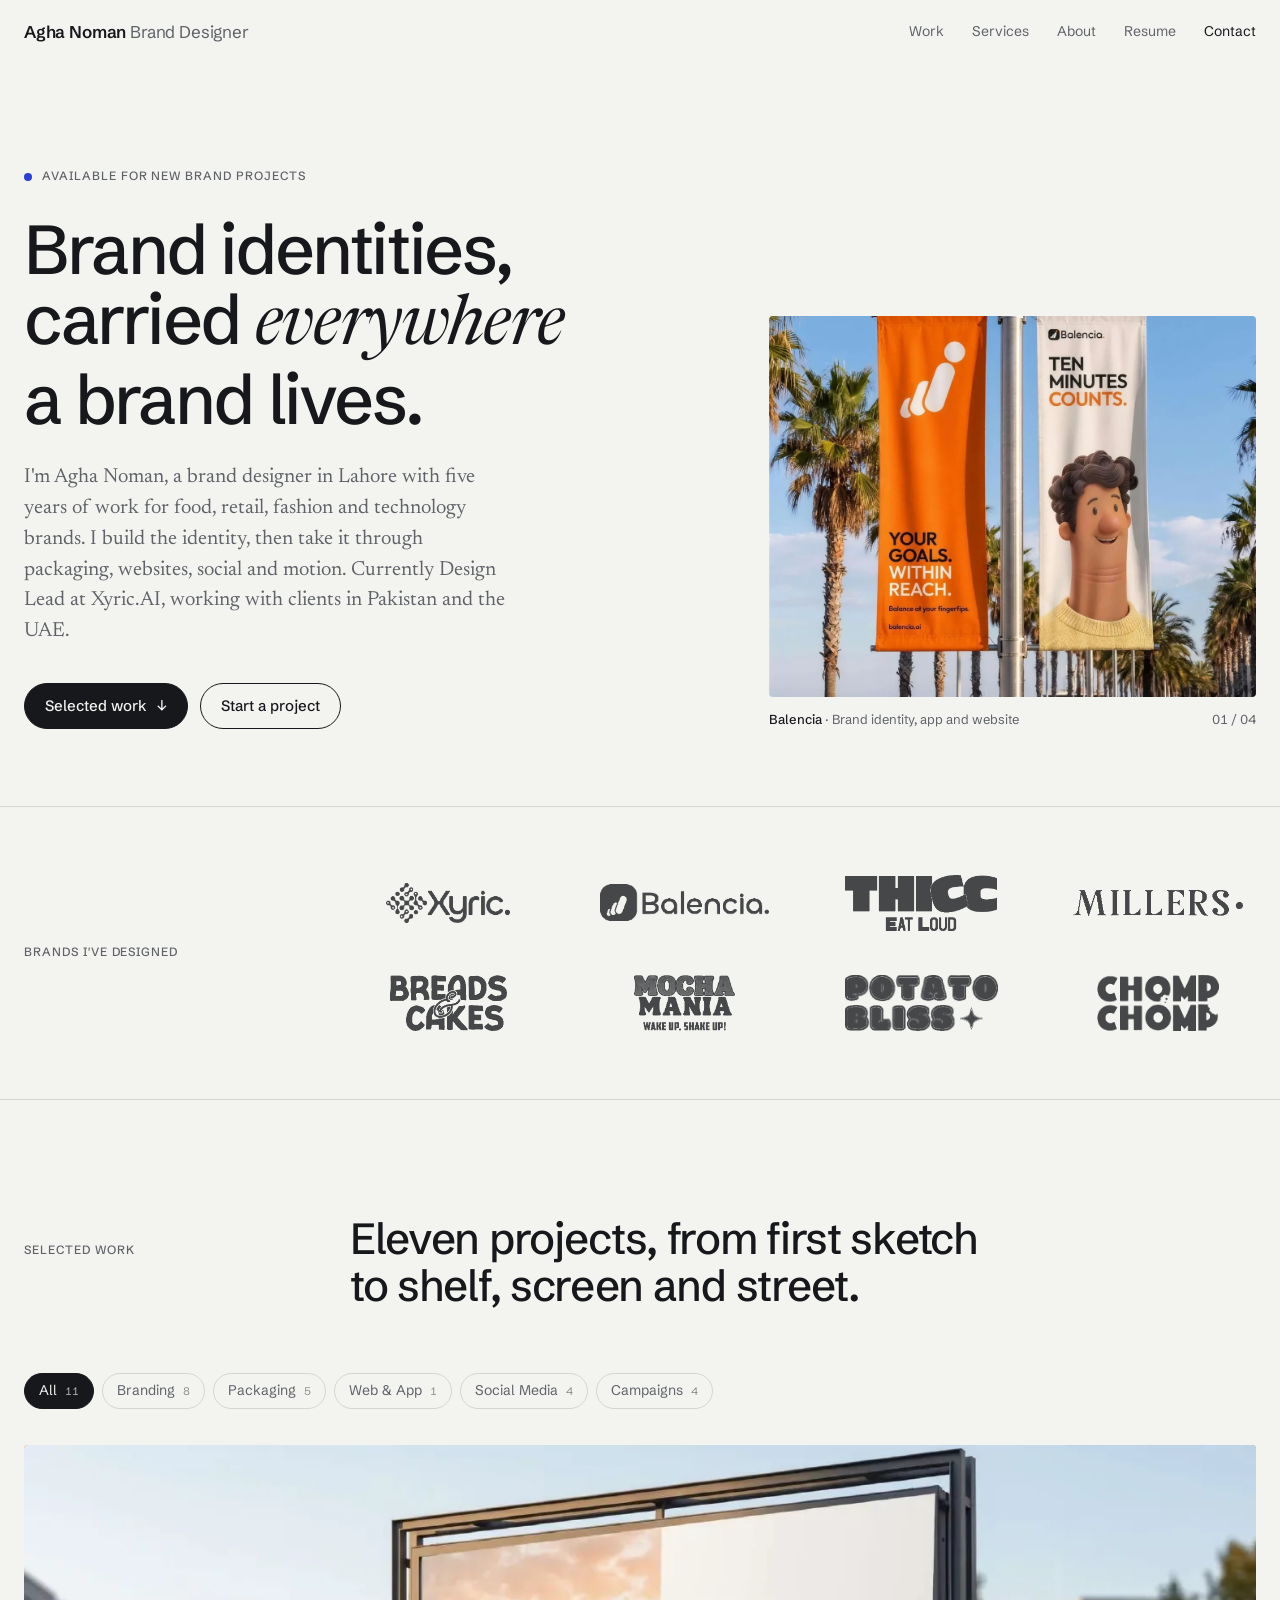
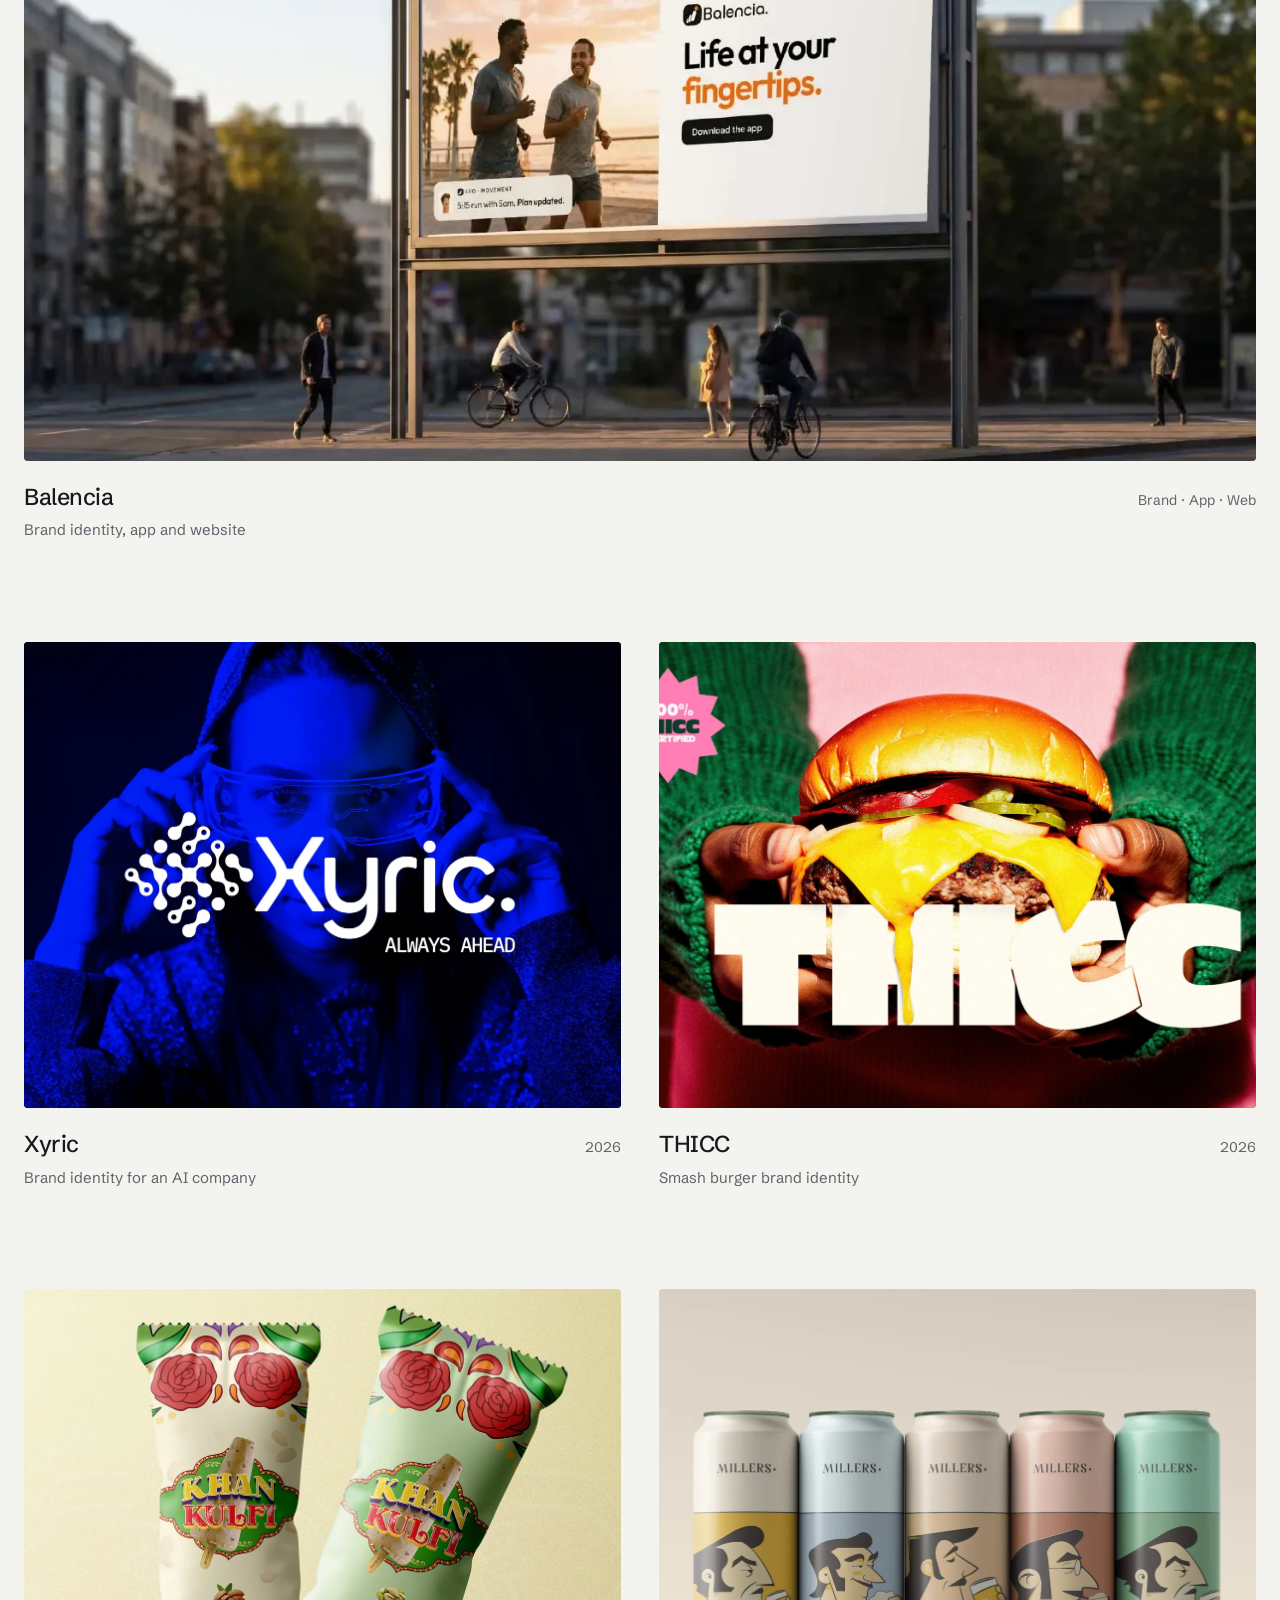
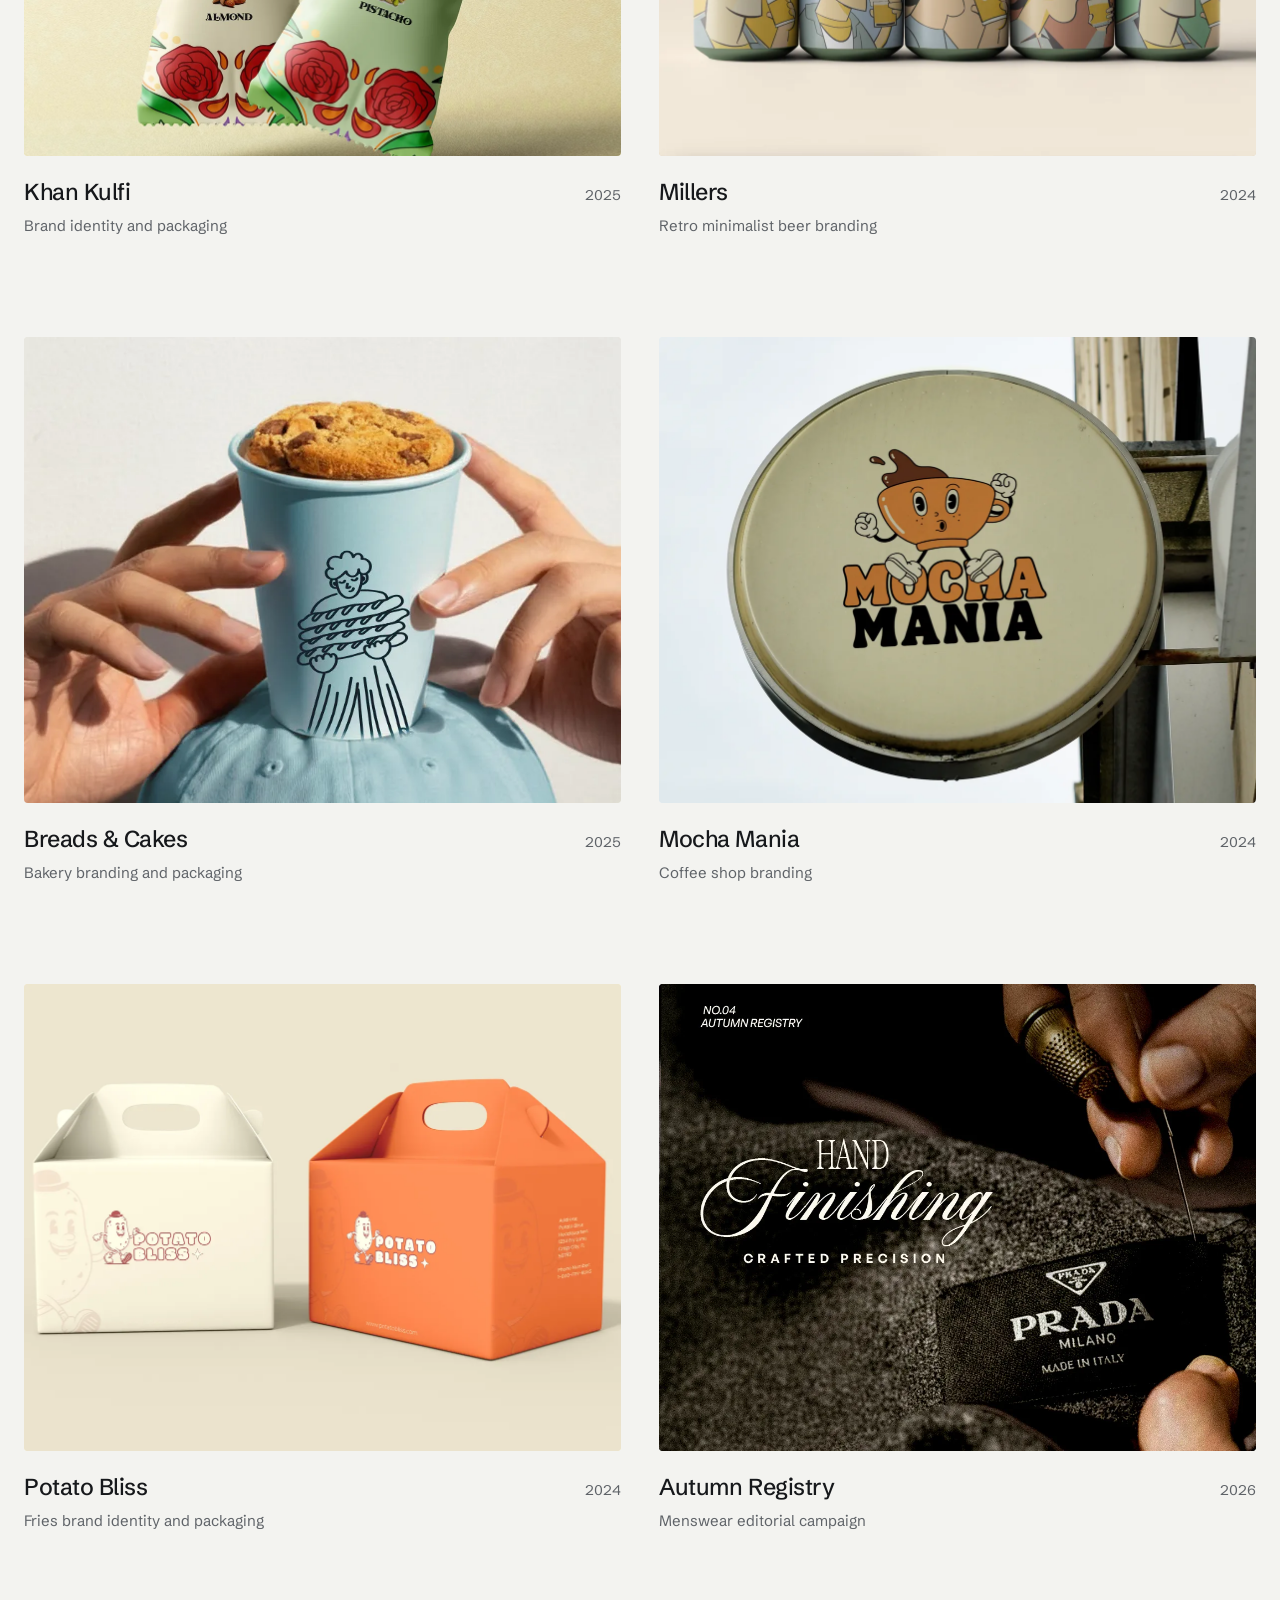
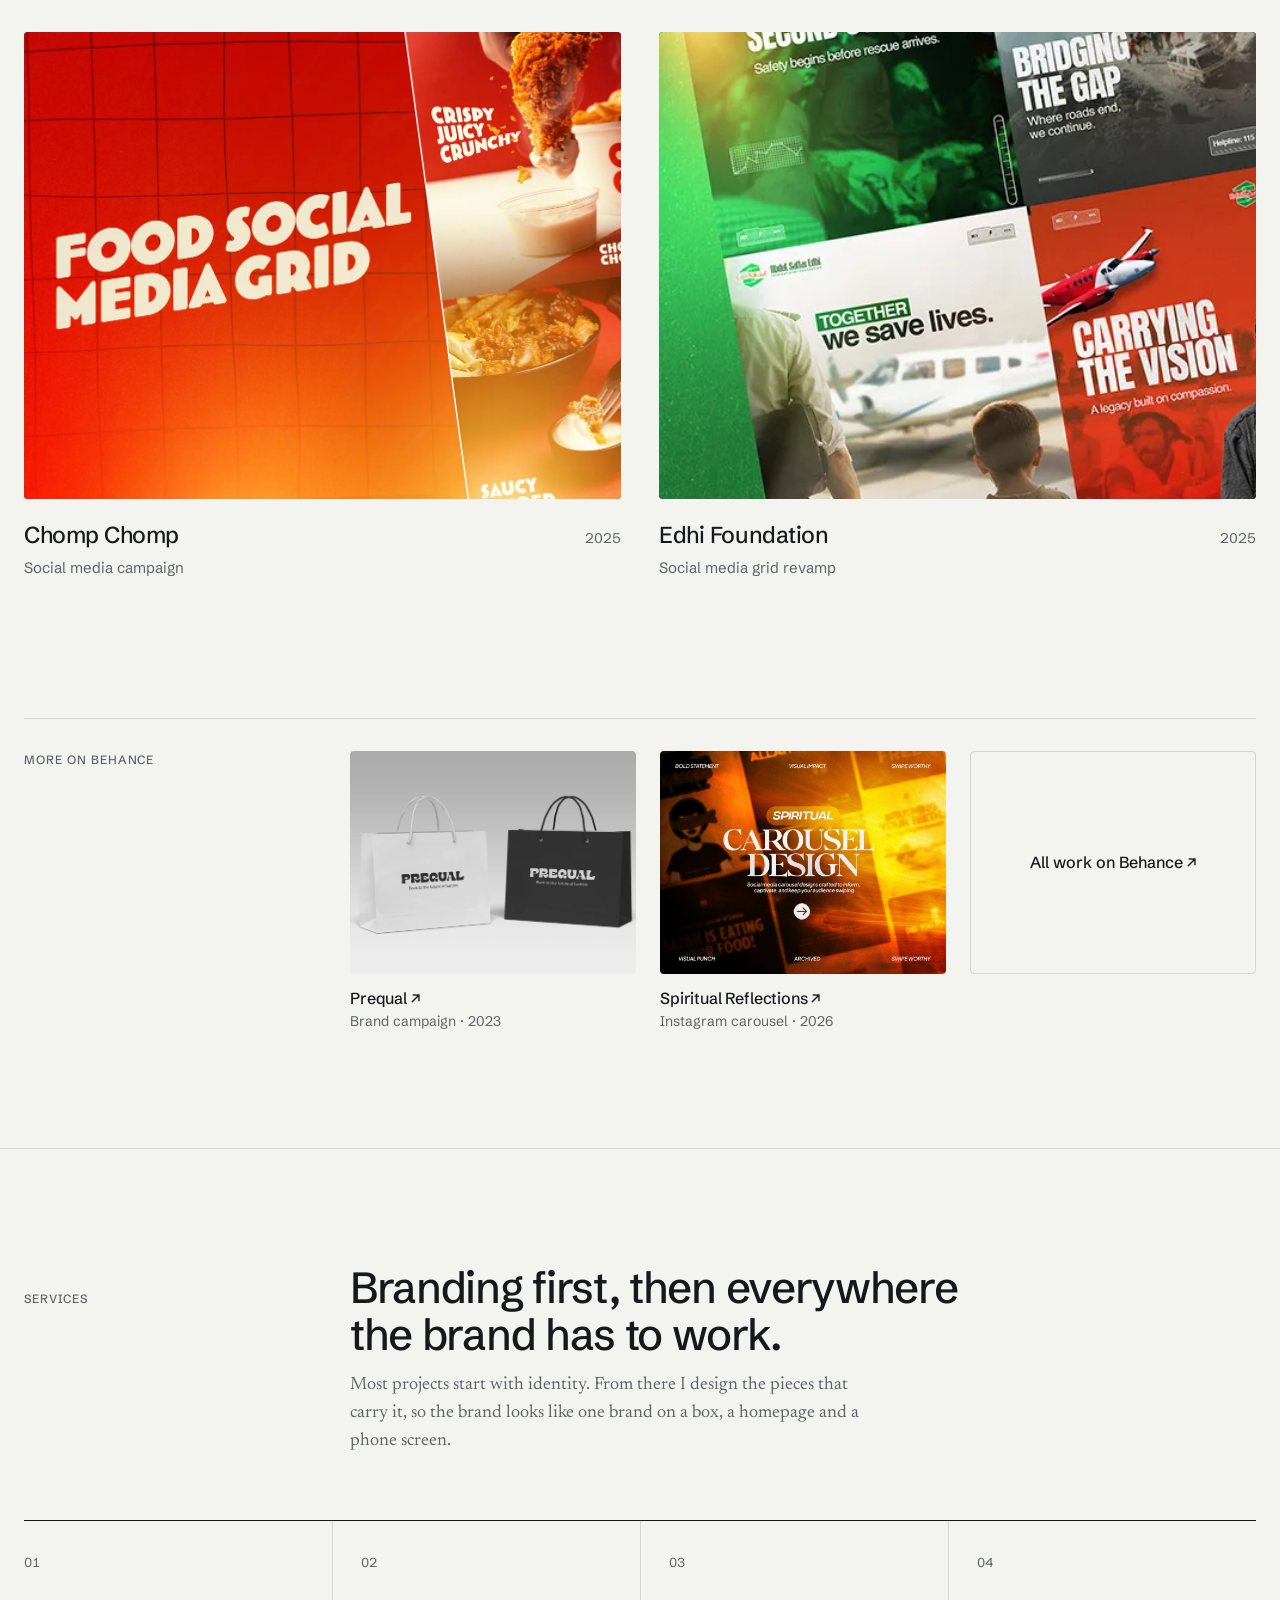
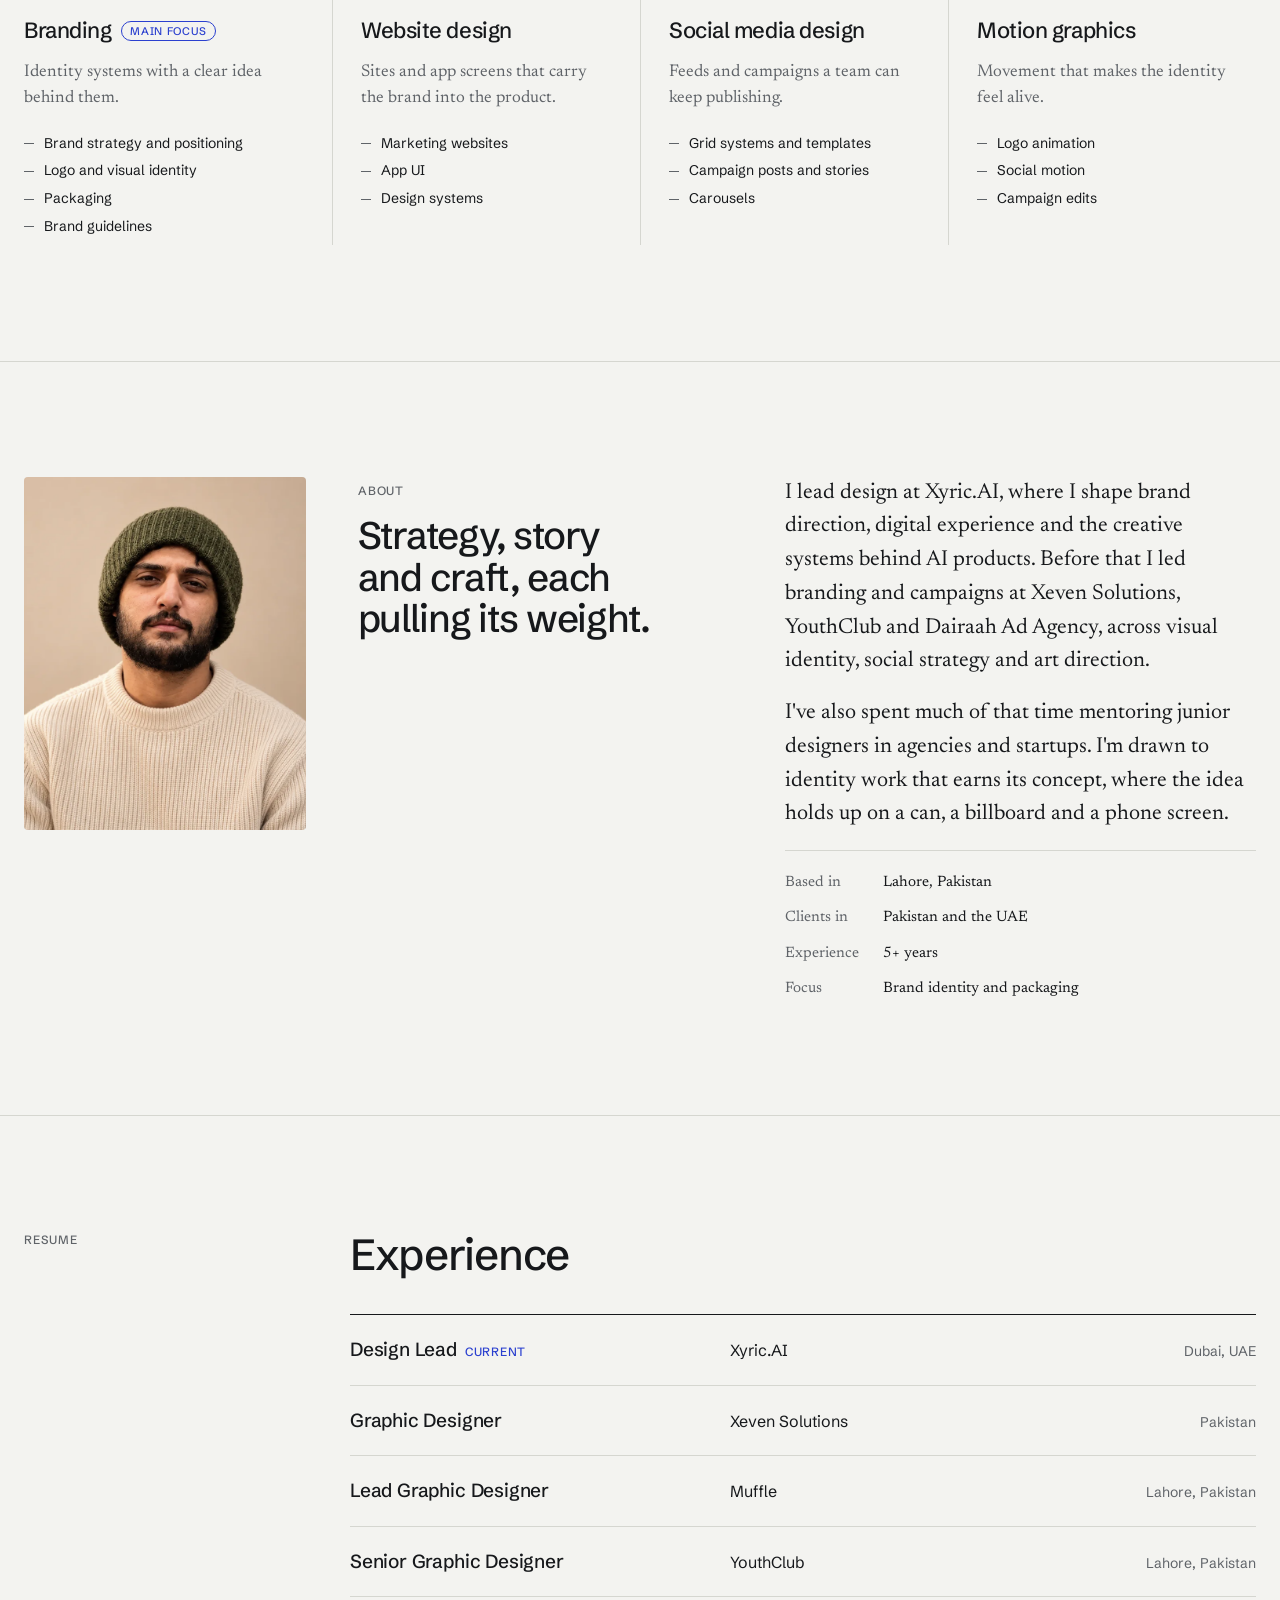
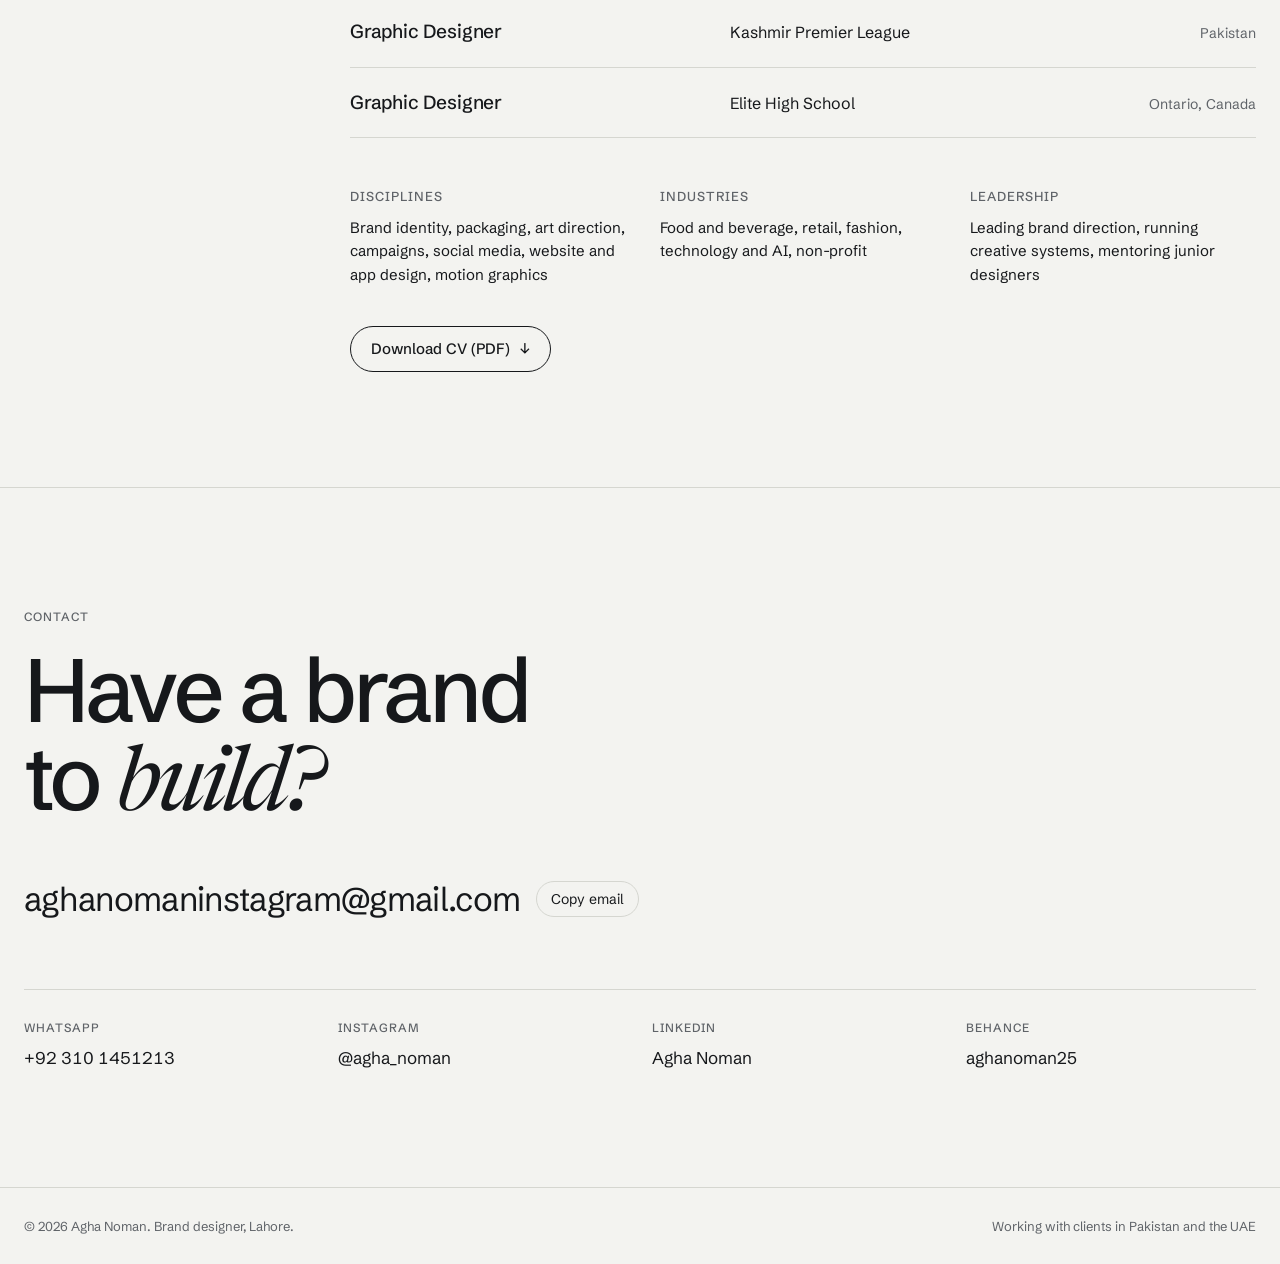
==== index.html @ 43cd1f45 "ytyt" ====
<!doctype html>
<html lang="en">
<head>
<meta charset="utf-8">
<meta name="viewport" content="width=device-width, initial-scale=1, viewport-fit=cover">
<title>Agha Noman</title>
<meta name="claude:viewport-fit-sides" content="cover">
<meta name="description" content="Agha Noman is a brand designer in Lahore, Pakistan, working with clients in Pakistan and the UAE. Brand identity, packaging, websites and apps, social media and motion.">
<meta property="og:title" content="Agha Noman, Brand Designer">
<meta property="og:description" content="Brand identity, packaging, websites and apps, social media and motion. Based in Lahore, working with clients in Pakistan and the UAE.">
<meta property="og:image" content="img/balencia-wide.webp">
<link rel="preconnect" href="https://fonts.googleapis.com">
<link rel="preconnect" href="https://fonts.gstatic.com" crossorigin>
<link rel="stylesheet" href="https://fonts.googleapis.com/css2?family=Newsreader:ital,opsz,wght@0,6..72,400;1,6..72,400&family=Schibsted+Grotesk:wght@400;500;600&display=swap">
<style>
/* Layout: an editorial index. A quiet neutral frame, a narrow label rail on the left of each
   section, and the work shown as large plates, so the colour comes from the projects. */
:root{
  --paper:#F3F3F0; --raised:#E9E9E4; --ink:#16181B; --muted:#5F6368; --rule:#D5D6D0; --accent:#2B40CF;
  --display:"Schibsted Grotesk","Helvetica Neue",Arial,sans-serif;
  --read:"Newsreader",Georgia,"Times New Roman",serif;
  --ease:cubic-bezier(.2,.7,.2,1);
  --max:1320px;
}
@media (prefers-color-scheme:dark){:root:not([data-theme="light"]){
  --paper:#121315; --raised:#1B1C1F; --ink:#ECECE8; --muted:#9B9EA3; --rule:#2B2D31; --accent:#94A1FF; color-scheme:dark}}
:root[data-theme="dark"]{--paper:#121315; --raised:#1B1C1F; --ink:#ECECE8; --muted:#9B9EA3; --rule:#2B2D31; --accent:#94A1FF; color-scheme:dark}

*{box-sizing:border-box}
html{scroll-behavior:smooth}
body{margin:0;background:var(--paper);color:var(--ink);font:400 16px/1.55 var(--display);-webkit-font-smoothing:antialiased;text-rendering:optimizeLegibility}
body::before{content:"";position:fixed;inset:0 0 auto;height:env(safe-area-inset-top,0px);z-index:30;background:var(--paper)}
img{max-width:100%;display:block}
a{color:inherit}
::selection{background:var(--accent);color:var(--paper)}
:focus-visible{outline:2px solid var(--accent);outline-offset:3px}
h1,h2,h3{margin:0;font-weight:500;letter-spacing:-.02em;text-wrap:balance}
p{margin:0}

.wrap{max-width:var(--max);margin-inline:auto;padding-left:max(24px,env(safe-area-inset-left,0px));padding-right:max(24px,env(safe-area-inset-right,0px))}
@media (max-width:560px){.wrap{padding-left:max(16px,env(safe-area-inset-left,0px));padding-right:max(16px,env(safe-area-inset-right,0px))}}

.label{font-size:12px;letter-spacing:.08em;text-transform:uppercase;color:var(--muted);font-weight:500}
.tnum{font-variant-numeric:tabular-nums}
.link{text-decoration:none;background:linear-gradient(currentColor,currentColor) 0 100%/0 1px no-repeat;transition:background-size .5s var(--ease)}
.link:hover,.link:focus-visible{background-size:100% 1px}

/* header */
.top{position:sticky;top:env(safe-area-inset-top,0px);z-index:20;background:color-mix(in srgb,var(--paper) 88%,transparent);backdrop-filter:blur(10px);-webkit-backdrop-filter:blur(10px);border-bottom:1px solid transparent;transition:border-color .4s}
.top.scrolled{border-bottom-color:var(--rule)}
.top .wrap{display:flex;align-items:center;justify-content:space-between;gap:24px;min-height:64px}
.brand{font-weight:600;letter-spacing:-.01em;text-decoration:none;font-size:17px}
.brand span{color:var(--muted);font-weight:400}
.nav{display:flex;gap:28px;font-size:14px}
.nav a{text-decoration:none;color:var(--muted);transition:color .3s}
.nav a:hover,.nav a:focus-visible{color:var(--ink)}
.nav .cta{color:var(--ink)}
@media (max-width:760px){.nav a:not(.cta){display:none}}

/* hero */
.hero{padding-block:clamp(48px,8vw,104px) clamp(48px,6vw,80px)}
.hero .wrap{display:grid;grid-template-columns:minmax(0,7fr) minmax(0,5fr);gap:clamp(32px,5vw,72px);align-items:end}
.hero .status{display:flex;align-items:center;gap:10px;margin-bottom:28px}
.dot{width:8px;height:8px;border-radius:50%;background:var(--accent);box-shadow:0 0 0 0 var(--accent);animation:pulse 2.8s var(--ease) infinite}
@keyframes pulse{0%{box-shadow:0 0 0 0 color-mix(in srgb,var(--accent) 55%,transparent)}70%,100%{box-shadow:0 0 0 10px transparent}}
.hero h1{font-size:clamp(36px,5.4vw,76px);line-height:1.02;letter-spacing:-.035em;font-weight:500;max-width:15ch}
.hero h1 em{font-family:var(--read);font-style:italic;font-weight:400;letter-spacing:-.02em}
.hero .lede{font-family:var(--read);font-size:clamp(18px,1.6vw,21px);line-height:1.5;color:var(--muted);max-width:44ch;margin-top:28px}
.hero .actions{display:flex;flex-wrap:wrap;gap:12px;margin-top:36px}
.btn{display:inline-flex;align-items:center;gap:10px;height:46px;padding-inline:20px;border-radius:999px;border:1px solid var(--ink);text-decoration:none;font-size:15px;font-weight:500;transition:background .35s var(--ease),color .35s var(--ease)}
.btn.solid{background:var(--ink);color:var(--paper)}
.btn:hover,.btn:focus-visible{background:var(--accent);border-color:var(--accent);color:var(--paper)}
.btn .arr{transition:transform .35s var(--ease)}
.btn:hover .arr{transform:translateX(3px)}
.reel{position:relative;aspect-ratio:808/632;max-width:100%;overflow:hidden;border-radius:4px;background:var(--raised)}
.reel a{position:absolute;inset:0;opacity:0;transition:opacity 1.4s var(--ease)}
.reel a.on{opacity:1}
.reel img{width:100%;height:100%;object-fit:cover;transform:scale(1.06);transition:transform 7s linear}
.reel a.on img{transform:scale(1)}
.reel-cap{display:flex;justify-content:space-between;gap:16px;margin-top:12px;font-size:13px;color:var(--muted)}
.reel-cap b{color:var(--ink);font-weight:500}
@media (max-width:860px){.hero .wrap{grid-template-columns:1fr}}

/* sections */
.sec{padding-block:clamp(64px,9vw,128px);border-top:1px solid var(--rule)}
.sec-head{display:grid;grid-template-columns:minmax(0,3fr) minmax(0,9fr);gap:24px;margin-bottom:clamp(36px,5vw,64px);align-items:baseline}
.sec-head h2{font-size:clamp(28px,3.4vw,46px);line-height:1.08;letter-spacing:-.03em}
.sec-head p{font-family:var(--read);color:var(--muted);font-size:18px;max-width:52ch;margin-top:14px}
@media (max-width:760px){.sec-head{grid-template-columns:1fr;gap:10px}}

/* brands */
.brands{padding-block:clamp(40px,5vw,64px);border-top:1px solid var(--rule)}
.brands .wrap{display:grid;grid-template-columns:minmax(0,3fr) minmax(0,9fr);gap:24px;align-items:center}
.logos{display:grid;grid-template-columns:repeat(4,minmax(0,1fr));gap:36px 40px;align-items:center;list-style:none;margin:0;padding:0}
.logos li{display:flex;align-items:center;justify-content:center;height:64px}
.logo{display:block;width:100%;background:var(--ink);opacity:.78;transition:opacity .4s;-webkit-mask:var(--m) center/contain no-repeat;mask:var(--m) center/contain no-repeat}
.logos li:hover .logo{opacity:1}
@media (max-width:760px){.brands .wrap{grid-template-columns:1fr}.logos{grid-template-columns:repeat(2,minmax(0,1fr));gap:28px 32px}}

/* work */
.filters{display:flex;flex-wrap:wrap;gap:8px;margin-bottom:36px}
.filters button{font:inherit;font-size:14px;height:36px;padding-inline:14px;border-radius:999px;border:1px solid var(--rule);background:transparent;color:var(--muted);cursor:pointer;transition:all .3s var(--ease)}
.filters button small{font-size:11px;margin-left:4px;opacity:.7}
.filters button:hover{color:var(--ink);border-color:var(--ink)}
.filters button[aria-pressed="true"]{background:var(--ink);color:var(--paper);border-color:var(--ink)}
.grid{display:grid;grid-template-columns:repeat(2,minmax(0,1fr));gap:clamp(40px,5vw,72px) clamp(20px,3vw,40px)}
.card{text-decoration:none;display:block;min-width:0}
.card.wide{grid-column:1/-1}
.card .shot{position:relative;overflow:hidden;border-radius:4px;aspect-ratio:808/632;max-width:100%;background:var(--c,var(--raised))}
.card.wide .shot{aspect-ratio:16/8}
.card img{width:100%;height:100%;object-fit:cover;transform:scale(1.001);transition:transform 1.2s var(--ease)}
.card:hover img,.card:focus-visible img{transform:scale(1.035)}
.card .meta{display:flex;justify-content:space-between;gap:16px;margin-top:18px;align-items:baseline}
.card h3{font-size:clamp(20px,1.8vw,24px);letter-spacing:-.02em}
.card .kind{color:var(--muted);font-size:15px;margin-top:4px}
.card .yr{color:var(--muted);font-size:14px;white-space:nowrap}
.card .view{display:inline-flex;gap:8px;margin-top:14px;font-size:14px;font-weight:500;opacity:0;transform:translateY(4px);transition:all .45s var(--ease)}
.card:hover .view,.card:focus-visible .view{opacity:1;transform:none}
@media (hover:none){.card .view{opacity:1;transform:none}}
@media (max-width:700px){.grid{grid-template-columns:1fr}.card.wide .shot{aspect-ratio:808/632}}

.more{margin-top:clamp(64px,8vw,104px);padding-top:32px;border-top:1px solid var(--rule);display:grid;grid-template-columns:minmax(0,3fr) minmax(0,9fr);gap:24px}
.more-list{display:grid;grid-template-columns:repeat(3,minmax(0,1fr));gap:24px}
.mini{text-decoration:none;display:block;min-width:0}
.mini .shot{aspect-ratio:808/632;overflow:hidden;border-radius:4px;background:var(--raised)}
.mini img{width:100%;height:100%;object-fit:cover;transition:transform 1.2s var(--ease)}
.mini:hover img{transform:scale(1.04)}
.mini h3{font-size:16px;margin-top:12px;letter-spacing:-.01em}
.mini p{font-size:14px;color:var(--muted)}
.behance-all{display:flex;align-items:center;justify-content:center;border:1px solid var(--rule);border-radius:4px;aspect-ratio:808/632;text-decoration:none;font-weight:500;transition:border-color .3s,color .3s}
.behance-all:hover{border-color:var(--accent);color:var(--accent)}
@media (max-width:760px){.more{grid-template-columns:1fr}.more-list{grid-template-columns:repeat(2,minmax(0,1fr))}}

/* services */
.svc{display:grid;grid-template-columns:repeat(4,minmax(0,1fr));border-top:1px solid var(--ink)}
.svc article{padding:28px 28px 8px 0;min-width:0}
.svc article+article{padding-left:28px;border-left:1px solid var(--rule)}
.svc .n{font-size:13px;color:var(--muted)}
.svc h3{font-size:22px;margin-top:40px;letter-spacing:-.02em}
.svc p{font-family:var(--read);color:var(--muted);font-size:17px;margin-top:12px}
.svc ul{list-style:none;margin:20px 0 0;padding:0;font-size:14px;display:grid;gap:6px}
.svc li::before{content:"";display:inline-block;width:10px;height:1px;background:var(--muted);vertical-align:middle;margin-right:10px}
.svc .main h3::after{content:"Main focus";margin-left:10px;vertical-align:middle;font-size:11px;letter-spacing:.06em;text-transform:uppercase;color:var(--accent);border:1px solid currentColor;border-radius:999px;padding:2px 8px}
@media (max-width:980px){.svc{grid-template-columns:repeat(2,minmax(0,1fr))}.svc article:nth-child(3){padding-left:0;border-left:0}.svc article:nth-child(n+3){border-top:1px solid var(--rule)}}
@media (max-width:560px){.svc{grid-template-columns:1fr}.svc article,.svc article+article{padding-left:0;border-left:0}.svc article+article{border-top:1px solid var(--rule)}.svc h3{margin-top:20px}}

/* about */
.about{display:grid;grid-template-columns:minmax(0,3fr) minmax(0,4fr) minmax(0,5fr);gap:clamp(24px,4vw,56px);align-items:start}
.portrait{aspect-ratio:4/5;overflow:hidden;border-radius:4px;background:var(--raised);max-width:100%}
.portrait img{width:100%;height:100%;object-fit:cover;object-position:50% 30%;filter:grayscale(.15)}
.about .bio{font-family:var(--read);font-size:clamp(19px,1.7vw,22px);line-height:1.55;display:grid;gap:18px;max-width:58ch}
.facts{margin:0;display:grid;grid-template-columns:auto 1fr;gap:12px 24px;font-size:15px;border-top:1px solid var(--rule);padding-top:20px}
.facts dt{color:var(--muted)}
.facts dd{margin:0}
@media (max-width:980px){.about{grid-template-columns:minmax(0,1fr) minmax(0,2fr)}.about .side{grid-column:1/-1}}
@media (max-width:620px){.about{grid-template-columns:1fr}.portrait{max-width:360px}}

/* resume */
.cv{display:grid;grid-template-columns:minmax(0,3fr) minmax(0,9fr);gap:24px}
.roles{list-style:none;margin:0;padding:0;border-top:1px solid var(--ink)}
.roles li{display:grid;grid-template-columns:minmax(0,5fr) minmax(0,4fr) minmax(0,3fr);gap:16px;padding-block:20px;border-bottom:1px solid var(--rule);align-items:baseline}
.roles .r{font-size:19px;font-weight:500;letter-spacing:-.01em}
.roles .o{font-size:16px}
.roles .l{color:var(--muted);font-size:14px;text-align:right}
.roles .now{color:var(--accent);font-size:12px;letter-spacing:.06em;text-transform:uppercase;margin-left:8px;font-weight:500}
.skills{display:grid;grid-template-columns:repeat(3,minmax(0,1fr));gap:24px;margin-top:48px}
.skills h3{font-size:13px;letter-spacing:.08em;text-transform:uppercase;color:var(--muted);font-weight:500}
.skills p{margin-top:10px;font-size:15px}
.cv-actions{margin-top:40px}
@media (max-width:760px){.cv{grid-template-columns:1fr}.roles li{grid-template-columns:1fr;gap:2px}.roles .l{text-align:left}.skills{grid-template-columns:1fr}}

/* contact */
.contact h2{font-size:clamp(40px,7vw,104px);line-height:.98;letter-spacing:-.045em;max-width:12ch}
.contact h2 em{font-family:var(--read);font-style:italic;font-weight:400}
.mail{display:flex;flex-wrap:wrap;align-items:center;gap:16px;margin-top:40px}
.mail a{font-size:clamp(20px,2.6vw,34px);letter-spacing:-.02em;text-decoration:none;overflow-wrap:anywhere;min-width:0}
.copy{font:inherit;font-size:14px;height:36px;padding-inline:14px;border-radius:999px;border:1px solid var(--rule);background:transparent;color:var(--ink);cursor:pointer}
.copy:hover{border-color:var(--ink)}
.channels{display:grid;grid-template-columns:repeat(4,minmax(0,1fr));gap:24px;margin-top:64px;border-top:1px solid var(--rule);padding-top:24px}
.channels a{text-decoration:none;display:block;min-width:0}
.channels .v{font-size:17px;margin-top:6px;overflow-wrap:anywhere}
.channels a:hover .v{color:var(--accent)}
@media (max-width:760px){.channels{grid-template-columns:repeat(2,minmax(0,1fr))}}
.foot{border-top:1px solid var(--rule);padding-block:28px;font-size:13px;color:var(--muted)}
.foot .wrap{display:flex;flex-wrap:wrap;justify-content:space-between;gap:12px}

/* case study */
.case-bar{position:sticky;top:env(safe-area-inset-top,0px);z-index:20;background:color-mix(in srgb,var(--paper) 88%,transparent);backdrop-filter:blur(10px);-webkit-backdrop-filter:blur(10px);border-bottom:1px solid var(--rule)}
.case-bar .wrap{display:flex;justify-content:space-between;align-items:center;gap:16px;min-height:64px;font-size:14px}
.case-bar a{text-decoration:none}
.case-bar .mid{color:var(--muted);overflow:hidden;text-overflow:ellipsis;white-space:nowrap;min-width:0}
.case-head{padding-block:clamp(48px,7vw,96px) clamp(40px,5vw,64px)}
.case-head .wrap{display:grid;grid-template-columns:minmax(0,7fr) minmax(0,5fr);gap:clamp(32px,5vw,72px);align-items:end}
.case-head h1{font-size:clamp(40px,6.4vw,92px);line-height:.98;letter-spacing:-.04em}
.case-head .intro{font-family:var(--read);font-size:clamp(18px,1.5vw,21px);line-height:1.55;margin-top:28px;max-width:56ch}
.spec{margin:0;display:grid;gap:0;border-top:1px solid var(--ink)}
.spec div{display:grid;grid-template-columns:110px minmax(0,1fr);gap:16px;padding-block:13px;border-bottom:1px solid var(--rule);font-size:15px}
.spec dt{color:var(--muted)}
.spec dd{margin:0}
@media (max-width:860px){.case-head .wrap{grid-template-columns:1fr}}
.plates{max-width:1440px;margin-inline:auto;background:var(--c,var(--raised))}
.plates img{width:100%;height:auto;margin-bottom:-1px}
.case-end{padding-block:clamp(56px,7vw,96px)}
.case-end .wrap{display:grid;grid-template-columns:minmax(0,1fr) minmax(0,1fr);gap:24px;align-items:end}
.next{text-decoration:none;display:block}
.next .label{display:block;margin-bottom:12px}
.next h2{font-size:clamp(32px,4.6vw,64px);letter-spacing:-.035em;line-height:1}
.next .shot{margin-top:24px;aspect-ratio:808/632;overflow:hidden;border-radius:4px;max-width:520px}
.next img{width:100%;height:100%;object-fit:cover;transition:transform 1.2s var(--ease)}
.next:hover img{transform:scale(1.04)}
.case-end .aside{display:flex;flex-direction:column;gap:12px;align-items:flex-end}
@media (max-width:760px){.case-end .wrap{grid-template-columns:1fr}.case-end .aside{align-items:flex-start}}

/* views + motion */
body.in-case main#home,body.in-case .top,body.in-case .foot.home{display:none}
.view-in{animation:viewIn .7s var(--ease) both}
@keyframes viewIn{from{opacity:0;transform:translateY(12px)}to{opacity:1;transform:none}}
.rv{transition:opacity .9s var(--ease),transform .9s var(--ease)}
.rv.pre{opacity:0;transform:translateY(22px)}
@media (prefers-reduced-motion:reduce){
  html{scroll-behavior:auto}
  *,*::before,*::after{animation:none!important;transition:none!important}
  .rv.pre{opacity:1;transform:none}
}

</style>
</head>
<body>

<header class="top" id="top"><div class="wrap">
  <a class="brand" href="#home">Agha Noman <span>Brand Designer</span></a>
  <nav class="nav" aria-label="Main">
    <a href="#work">Work</a><a href="#services">Services</a><a href="#about">About</a><a href="#resume">Resume</a><a class="cta link" href="#contact">Contact</a>
  </nav>
</div></header>

<main id="home">
  <section class="hero" aria-label="Introduction"><div class="wrap">
    <div>
      <div class="status"><span class="dot" aria-hidden="true"></span><span class="label">Available for new brand projects</span></div>
      <h1>Brand identities, carried <em>everywhere</em> a brand lives.</h1>
      <p class="lede">I'm Agha Noman, a brand designer in Lahore with five years of work for food, retail, fashion and technology brands. I build the identity, then take it through packaging, websites, social and motion. Currently Design Lead at Xyric.AI, working with clients in Pakistan and the UAE.</p>
      <div class="actions"><a class="btn solid" href="#work">Selected work <span class="arr" aria-hidden="true">↓</span></a><a class="btn" href="#contact">Start a project</a></div>
    </div>
    <div>
      <div class="reel" id="reel"><a href="#p-balencia" class="on" data-t="Balencia" data-k="Brand identity, app and website" tabindex="0"><img src="img/balencia-cover.webp" alt="Balencia"  decoding="async"></a><a href="#p-thicc" class="" data-t="THICC" data-k="Smash burger brand identity" tabindex="-1"><img src="img/thicc-cover.webp" alt="THICC" loading="lazy" decoding="async"></a><a href="#p-khan-kulfi" class="" data-t="Khan Kulfi" data-k="Brand identity and packaging" tabindex="-1"><img src="img/khan-kulfi-cover.webp" alt="Khan Kulfi" loading="lazy" decoding="async"></a><a href="#p-xyric" class="" data-t="Xyric" data-k="Brand identity for an AI company" tabindex="-1"><img src="img/xyric-cover.webp" alt="Xyric" loading="lazy" decoding="async"></a></div>
      <div class="reel-cap"><span><b id="reel-t">Balencia</b> · <span id="reel-k">Brand identity, app and website</span></span><span class="tnum" id="reel-n">01 / 04</span></div>
    </div>
  </div></section>

  <section class="brands" aria-label="Brands designed"><div class="wrap">
    <span class="label">Brands I've designed</span>
    <ul class="logos"><li><span class="logo" role="img" aria-label="Xyric" style="--m:url([data-uri]);aspect-ratio:782/253;max-height:40px;max-width:170px"></span></li><li><span class="logo" role="img" aria-label="Balencia" style="--m:url([data-uri]);aspect-ratio:498/109;max-height:40px;max-width:170px"></span></li><li><span class="logo" role="img" aria-label="THICC" style="--m:url([data-uri]);aspect-ratio:517/190;max-height:56px;max-width:152px"></span></li><li><span class="logo" role="img" aria-label="Millers" style="--m:url([data-uri]);aspect-ratio:322/49;max-height:40px;max-width:170px"></span></li><li><span class="logo" role="img" aria-label="Breads &amp; Cakes" style="--m:url([data-uri]);aspect-ratio:438/210;max-height:56px;max-width:117px"></span></li><li><span class="logo" role="img" aria-label="Mocha Mania" style="--m:url([data-uri]);aspect-ratio:323/179;max-height:56px;max-width:101px"></span></li><li><span class="logo" role="img" aria-label="Potato Bliss" style="--m:url([data-uri]);aspect-ratio:316/116;max-height:56px;max-width:153px"></span></li><li><span class="logo" role="img" aria-label="Chomp Chomp" style="--m:url([data-uri]);aspect-ratio:296/136;max-height:56px;max-width:122px"></span></li></ul>
  </div></section>

  <section class="sec" id="work" aria-labelledby="work-h"><div class="wrap">
    <div class="sec-head"><span class="label">Selected work</span><div><h2 id="work-h">Eleven projects, from first sketch to shelf, screen and street.</h2></div></div>
    <div class="filters" role="group" aria-label="Filter projects"><button type="button" data-f="all" aria-pressed="true">All <small class="tnum">11</small></button><button type="button" data-f="Branding" aria-pressed="false">Branding <small class="tnum">8</small></button><button type="button" data-f="Packaging" aria-pressed="false">Packaging <small class="tnum">5</small></button><button type="button" data-f="Web &amp; App" aria-pressed="false">Web &amp; App <small class="tnum">1</small></button><button type="button" data-f="Social Media" aria-pressed="false">Social Media <small class="tnum">4</small></button><button type="button" data-f="Campaigns" aria-pressed="false">Campaigns <small class="tnum">4</small></button></div>
    <div class="grid" id="grid">
<a class="card rv wide" href="#p-balencia" data-tags="Branding|Web &amp; App|Campaigns">
  <div class="shot" style="--c:#F07A1A"><img src="img/balencia-wide.webp" alt="Balencia, Brand identity, app and website" loading="eager" decoding="async"></div>
  <div class="meta"><div><h3>Balencia</h3><p class="kind">Brand identity, app and website</p></div><span class="yr tnum">Brand · App · Web</span></div>
  <span class="view">View case study <span aria-hidden="true">→</span></span>
</a>
<a class="card rv" href="#p-xyric" data-tags="Branding|Social Media">
  <div class="shot" style="--c:rgb(0,0,32)"><img src="img/xyric-cover.webp" alt="Xyric, Brand identity for an AI company" loading="eager" decoding="async"></div>
  <div class="meta"><div><h3>Xyric</h3><p class="kind">Brand identity for an AI company</p></div><span class="yr tnum">2026</span></div>
  <span class="view">View case study <span aria-hidden="true">→</span></span>
</a>
<a class="card rv" href="#p-thicc" data-tags="Branding|Campaigns">
  <div class="shot" style="--c:rgb(36,62,23)"><img src="img/thicc-cover.webp" alt="THICC, Smash burger brand identity" loading="eager" decoding="async"></div>
  <div class="meta"><div><h3>THICC</h3><p class="kind">Smash burger brand identity</p></div><span class="yr tnum">2026</span></div>
  <span class="view">View case study <span aria-hidden="true">→</span></span>
</a>
<a class="card rv" href="#p-khan-kulfi" data-tags="Branding|Packaging">
  <div class="shot" style="--c:rgb(252,243,180)"><img src="img/khan-kulfi-cover.webp" alt="Khan Kulfi, Brand identity and packaging" loading="lazy" decoding="async"></div>
  <div class="meta"><div><h3>Khan Kulfi</h3><p class="kind">Brand identity and packaging</p></div><span class="yr tnum">2025</span></div>
  <span class="view">View case study <span aria-hidden="true">→</span></span>
</a>
<a class="card rv" href="#p-millers" data-tags="Branding|Packaging">
  <div class="shot" style="--c:rgb(228,211,188)"><img src="img/millers-cover.webp" alt="Millers, Retro minimalist beer branding" loading="lazy" decoding="async"></div>
  <div class="meta"><div><h3>Millers</h3><p class="kind">Retro minimalist beer branding</p></div><span class="yr tnum">2024</span></div>
  <span class="view">View case study <span aria-hidden="true">→</span></span>
</a>
<a class="card rv" href="#p-bakery" data-tags="Branding|Packaging">
  <div class="shot" style="--c:rgb(235,234,224)"><img src="img/bakery-cover.webp" alt="Breads &amp; Cakes, Bakery branding and packaging" loading="lazy" decoding="async"></div>
  <div class="meta"><div><h3>Breads &amp; Cakes</h3><p class="kind">Bakery branding and packaging</p></div><span class="yr tnum">2025</span></div>
  <span class="view">View case study <span aria-hidden="true">→</span></span>
</a>
<a class="card rv" href="#p-mocha-mania" data-tags="Branding|Packaging">
  <div class="shot" style="--c:rgb(230,241,247)"><img src="img/mocha-mania-cover.webp" alt="Mocha Mania, Coffee shop branding" loading="lazy" decoding="async"></div>
  <div class="meta"><div><h3>Mocha Mania</h3><p class="kind">Coffee shop branding</p></div><span class="yr tnum">2024</span></div>
  <span class="view">View case study <span aria-hidden="true">→</span></span>
</a>
<a class="card rv" href="#p-potato-bliss" data-tags="Branding|Packaging">
  <div class="shot" style="--c:rgb(249,239,197)"><img src="img/potato-bliss-cover.webp" alt="Potato Bliss, Fries brand identity and packaging" loading="lazy" decoding="async"></div>
  <div class="meta"><div><h3>Potato Bliss</h3><p class="kind">Fries brand identity and packaging</p></div><span class="yr tnum">2024</span></div>
  <span class="view">View case study <span aria-hidden="true">→</span></span>
</a>
<a class="card rv" href="#p-heritage-menswear" data-tags="Campaigns|Social Media">
  <div class="shot" style="--c:rgb(6,4,1)"><img src="img/heritage-menswear-cover.webp" alt="Autumn Registry, Menswear editorial campaign" loading="lazy" decoding="async"></div>
  <div class="meta"><div><h3>Autumn Registry</h3><p class="kind">Menswear editorial campaign</p></div><span class="yr tnum">2026</span></div>
  <span class="view">View case study <span aria-hidden="true">→</span></span>
</a>
<a class="card rv" href="#p-food-social" data-tags="Social Media|Campaigns">
  <div class="shot" style="--c:rgb(254,3,0)"><img src="img/food-social-cover.webp" alt="Chomp Chomp, Social media campaign" loading="lazy" decoding="async"></div>
  <div class="meta"><div><h3>Chomp Chomp</h3><p class="kind">Social media campaign</p></div><span class="yr tnum">2025</span></div>
  <span class="view">View case study <span aria-hidden="true">→</span></span>
</a>
<a class="card rv" href="#p-edhi" data-tags="Social Media">
  <div class="shot" style="--c:rgb(50,65,37)"><img src="img/edhi-cover.webp" alt="Edhi Foundation, Social media grid revamp" loading="lazy" decoding="async"></div>
  <div class="meta"><div><h3>Edhi Foundation</h3><p class="kind">Social media grid revamp</p></div><span class="yr tnum">2025</span></div>
  <span class="view">View case study <span aria-hidden="true">→</span></span>
</a>
    </div>
    <div class="more"><span class="label">More on Behance</span><div class="more-list"><a class="mini rv" href="https://www.behance.net/gallery/173054497/Brand-Campaign" target="_blank" rel="noopener">
  <div class="shot"><img src="img/more-173054497-cover.webp" alt="Prequal, Brand campaign" loading="lazy" decoding="async"></div>
  <h3>Prequal <span aria-hidden="true">↗</span></h3><p>Brand campaign · 2023</p>
</a><a class="mini rv" href="https://www.behance.net/gallery/241518257/Spiritual-Reflections-Instagram-Carousel-Design" target="_blank" rel="noopener">
  <div class="shot"><img src="img/more-241518257-cover.webp" alt="Spiritual Reflections, Instagram carousel" loading="lazy" decoding="async"></div>
  <h3>Spiritual Reflections <span aria-hidden="true">↗</span></h3><p>Instagram carousel · 2026</p>
</a><a class="behance-all rv" href="https://www.behance.net/aghanoman25" target="_blank" rel="noopener">All work on Behance ↗</a></div></div>
  </div></section>

  <section class="sec" id="services" aria-labelledby="svc-h"><div class="wrap">
    <div class="sec-head"><span class="label">Services</span><div><h2 id="svc-h">Branding first, then everywhere the brand has to work.</h2><p>Most projects start with identity. From there I design the pieces that carry it, so the brand looks like one brand on a box, a homepage and a phone screen.</p></div></div>
    <div class="svc">
      <article class="main rv"><span class="n tnum">01</span><h3>Branding</h3><p>Identity systems with a clear idea behind them.</p><ul><li>Brand strategy and positioning</li><li>Logo and visual identity</li><li>Packaging</li><li>Brand guidelines</li></ul></article>
      <article class="rv"><span class="n tnum">02</span><h3>Website design</h3><p>Sites and app screens that carry the brand into the product.</p><ul><li>Marketing websites</li><li>App UI</li><li>Design systems</li></ul></article>
      <article class="rv"><span class="n tnum">03</span><h3>Social media design</h3><p>Feeds and campaigns a team can keep publishing.</p><ul><li>Grid systems and templates</li><li>Campaign posts and stories</li><li>Carousels</li></ul></article>
      <article class="rv"><span class="n tnum">04</span><h3>Motion graphics</h3><p>Movement that makes the identity feel alive.</p><ul><li>Logo animation</li><li>Social motion</li><li>Campaign edits</li></ul></article>
    </div>
  </div></section>

  <section class="sec" id="about" aria-labelledby="about-h"><div class="wrap about">
    <div class="portrait rv"><img src="img/agha-noman.webp" alt="Portrait of Agha Noman" loading="lazy" decoding="async" width="900" height="900"></div>
    <div class="side"><span class="label">About</span><h2 id="about-h" style="font-size:clamp(28px,3vw,40px);margin-top:14px;letter-spacing:-.03em;line-height:1.08">Strategy, story and craft, each pulling its weight.</h2></div>
    <div class="bio rv">
      <p>I lead design at Xyric.AI, where I shape brand direction, digital experience and the creative systems behind AI products. Before that I led branding and campaigns at Xeven Solutions, YouthClub and Dairaah Ad Agency, across visual identity, social strategy and art direction.</p>
      <p>I've also spent much of that time mentoring junior designers in agencies and startups. I'm drawn to identity work that earns its concept, where the idea holds up on a can, a billboard and a phone screen.</p>
      <dl class="facts">
        <dt>Based in</dt><dd>Lahore, Pakistan</dd>
        <dt>Clients in</dt><dd>Pakistan and the UAE</dd>
        <dt>Experience</dt><dd>5+ years</dd>
        <dt>Focus</dt><dd>Brand identity and packaging</dd>
      </dl>
    </div>
  </div></section>

  <section class="sec" id="resume" aria-labelledby="cv-h"><div class="wrap cv">
    <span class="label">Resume</span>
    <div>
      <h2 id="cv-h" style="font-size:clamp(28px,3.4vw,46px);letter-spacing:-.03em;line-height:1.08;margin-bottom:36px">Experience</h2>
      <ol class="roles" reversed><li><span class="r">Design Lead<span class="now">Current</span></span><span class="o">Xyric.AI</span><span class="l">Dubai, UAE</span></li><li><span class="r">Graphic Designer</span><span class="o">Xeven Solutions</span><span class="l">Pakistan</span></li><li><span class="r">Lead Graphic Designer</span><span class="o">Muffle</span><span class="l">Lahore, Pakistan</span></li><li><span class="r">Senior Graphic Designer</span><span class="o">YouthClub</span><span class="l">Lahore, Pakistan</span></li><li><span class="r">Graphic Designer</span><span class="o">Kashmir Premier League</span><span class="l">Pakistan</span></li><li><span class="r">Graphic Designer</span><span class="o">Elite High School</span><span class="l">Ontario, Canada</span></li></ol>
      <div class="skills">
        <div><h3>Disciplines</h3><p>Brand identity, packaging, art direction, campaigns, social media, website and app design, motion graphics</p></div>
        <div><h3>Industries</h3><p>Food and beverage, retail, fashion, technology and AI, non-profit</p></div>
        <div><h3>Leadership</h3><p>Leading brand direction, running creative systems, mentoring junior designers</p></div>
      </div>
      <div class="cv-actions"><a class="btn" href="Agha-Noman-CV.pdf" target="_blank" rel="noopener">Download CV (PDF) <span class="arr" aria-hidden="true">↓</span></a></div>
    </div>
  </div></section>

  <section class="sec contact" id="contact" aria-labelledby="contact-h"><div class="wrap">
    <span class="label">Contact</span>
    <h2 id="contact-h" style="margin-top:18px">Have a brand to <em>build?</em></h2>
    <div class="mail"><a class="link" href="mailto:aghanomaninstagram@gmail.com" id="email">aghanomaninstagram@gmail.com</a><button class="copy" type="button" id="copy">Copy email</button></div>
    <div class="channels">
      <a href="https://wa.me/923101451213" target="_blank" rel="noopener"><span class="label">WhatsApp</span><div class="v tnum">+92 310 1451213</div></a>
      <a href="https://www.instagram.com/agha_noman/" target="_blank" rel="noopener"><span class="label">Instagram</span><div class="v">@agha_noman</div></a>
      <a href="https://www.linkedin.com/in/agha-noman-385965202/" target="_blank" rel="noopener"><span class="label">LinkedIn</span><div class="v">Agha Noman</div></a>
      <a href="https://www.behance.net/aghanoman25" target="_blank" rel="noopener"><span class="label">Behance</span><div class="v">aghanoman25</div></a>
    </div>
  </div></section>
</main>

<article class="case" id="p-balencia" hidden aria-label="Balencia case study">
  <div class="case-bar"><div class="wrap"><a class="link" href="#work">← All work</a><span class="mid">Agha Noman · Balencia</span><a class="link" href="#p-xyric">Next →</a></div></div>
  <header class="case-head"><div class="wrap">
    <div><span class="label">Case study 01 / 11</span><h1 tabindex="-1" style="margin-top:18px">Balencia</h1><p class="intro">Balencia is a wellbeing app for real weeks. The identity grows from one line, life at your fingertips: three rising fingertips with Cia, the guide, balanced on top. I designed the mark and its construction, a paper, ink and orange palette, ten 3D characters called the Balens, the five-tab app, the website and an outdoor campaign, all running on one shared design system.</p></div>
    <dl class="spec"><div><dt>Client</dt><dd>Balencia</dd></div><div><dt>Discipline</dt><dd>Branding, Web &amp; App, Campaigns</dd></div><div><dt>Scope</dt><dd>Brand identity, Character system, App UI, Website, Outdoor campaign</dd></div></dl>
  </div></header>
  <div class="plates" style="--c:#F07A1A">
<img src="plates/balencia-01.webp" width="1440" height="1662" alt="Balencia presentation, part 1 of 29" loading="eager" decoding="async">
<img src="plates/balencia-02.webp" width="1440" height="1264" alt="Balencia presentation, part 2 of 29" loading="lazy" decoding="async">
<img src="plates/balencia-03.webp" width="1440" height="1504" alt="Balencia presentation, part 3 of 29" loading="lazy" decoding="async">
<img src="plates/balencia-04.webp" width="1440" height="1148" alt="Balencia presentation, part 4 of 29" loading="lazy" decoding="async">
<img src="plates/balencia-05.webp" width="1440" height="1156" alt="Balencia presentation, part 5 of 29" loading="lazy" decoding="async">
<img src="plates/balencia-06.webp" width="1440" height="1144" alt="Balencia presentation, part 6 of 29" loading="lazy" decoding="async">
<img src="plates/balencia-07.webp" width="1440" height="1560" alt="Balencia presentation, part 7 of 29" loading="lazy" decoding="async">
<img src="plates/balencia-08.webp" width="1440" height="1717" alt="Balencia presentation, part 8 of 29" loading="lazy" decoding="async">
<img src="plates/balencia-09.webp" width="1440" height="1399" alt="Balencia presentation, part 9 of 29" loading="lazy" decoding="async">
<img src="plates/balencia-10.webp" width="1440" height="1906" alt="Balencia presentation, part 10 of 29" loading="lazy" decoding="async">
<img src="plates/balencia-11.webp" width="1440" height="1811" alt="Balencia presentation, part 11 of 29" loading="lazy" decoding="async">
<img src="plates/balencia-12.webp" width="1440" height="1358" alt="Balencia presentation, part 12 of 29" loading="lazy" decoding="async">
<img src="plates/balencia-13.webp" width="1440" height="1170" alt="Balencia presentation, part 13 of 29" loading="lazy" decoding="async">
<img src="plates/balencia-14.webp" width="1440" height="2017" alt="Balencia presentation, part 14 of 29" loading="lazy" decoding="async">
<img src="plates/balencia-15.webp" width="1440" height="1900" alt="Balencia presentation, part 15 of 29" loading="lazy" decoding="async">
<img src="plates/balencia-16.webp" width="1440" height="1769" alt="Balencia presentation, part 16 of 29" loading="lazy" decoding="async">
<img src="plates/balencia-17.webp" width="1440" height="1540" alt="Balencia presentation, part 17 of 29" loading="lazy" decoding="async">
<img src="plates/balencia-18.webp" width="1440" height="1541" alt="Balencia presentation, part 18 of 29" loading="lazy" decoding="async">
<img src="plates/balencia-19.webp" width="1440" height="1539" alt="Balencia presentation, part 19 of 29" loading="lazy" decoding="async">
<img src="plates/balencia-20.webp" width="1440" height="2061" alt="Balencia presentation, part 20 of 29" loading="lazy" decoding="async">
<img src="plates/balencia-21.webp" width="1440" height="1149" alt="Balencia presentation, part 21 of 29" loading="lazy" decoding="async">
<img src="plates/balencia-22.webp" width="1440" height="1974" alt="Balencia presentation, part 22 of 29" loading="lazy" decoding="async">
<img src="plates/balencia-23.webp" width="1440" height="1893" alt="Balencia presentation, part 23 of 29" loading="lazy" decoding="async">
<img src="plates/balencia-24.webp" width="1440" height="1774" alt="Balencia presentation, part 24 of 29" loading="lazy" decoding="async">
<img src="plates/balencia-25.webp" width="1440" height="1805" alt="Balencia presentation, part 25 of 29" loading="lazy" decoding="async">
<img src="plates/balencia-26.webp" width="1440" height="1284" alt="Balencia presentation, part 26 of 29" loading="lazy" decoding="async">
<img src="plates/balencia-27.webp" width="1440" height="1805" alt="Balencia presentation, part 27 of 29" loading="lazy" decoding="async">
<img src="plates/balencia-28.webp" width="1440" height="1881" alt="Balencia presentation, part 28 of 29" loading="lazy" decoding="async">
<img src="plates/balencia-29.webp" width="1440" height="694" alt="Balencia presentation, part 29 of 29" loading="lazy" decoding="async">
  </div>
  <div class="case-end"><div class="wrap">
    <a class="next" href="#p-xyric"><span class="label">Next project</span><h2>Xyric →</h2><div class="shot"><img src="img/xyric-cover.webp" alt="" loading="lazy" decoding="async"></div></a>
    <div class="aside"><a class="btn solid" href="#contact">Start a project <span class="arr" aria-hidden="true">→</span></a><a class="link" href="#work">Back to all work</a></div>
  </div></div>
</article>
<article class="case" id="p-xyric" hidden aria-label="Xyric case study">
  <div class="case-bar"><div class="wrap"><a class="link" href="#work">← All work</a><span class="mid">Agha Noman · Xyric</span><a class="link" href="#p-thicc">Next →</a></div></div>
  <header class="case-head"><div class="wrap">
    <div><span class="label">Case study 02 / 11</span><h1 tabindex="-1" style="margin-top:18px">Xyric</h1><p class="intro">Xyric helps businesses turn data into decisions. The brief came down to one line: businesses don&#x27;t have a data problem, they have a decision problem. The mark fuses an X with a network of connected nodes. A kinetic palette of electric blue and lime, a typeface system and a node-based visual language carry it from office signage and stationery to merchandise and social.</p></div>
    <dl class="spec"><div><dt>Client</dt><dd>Xyric.AI</dd></div><div><dt>Discipline</dt><dd>Branding, Social Media</dd></div><div><dt>Scope</dt><dd>Brand strategy, Logo system, Visual language, Signage and print, Merchandise</dd></div><div><dt>Year</dt><dd>2026</dd></div></dl>
  </div></header>
  <div class="plates" style="--c:rgb(0,0,32)">
<img src="plates/xyric-01.webp" width="1440" height="1361" alt="Xyric presentation, part 1 of 11" loading="eager" decoding="async">
<img src="plates/xyric-02.webp" width="1440" height="1851" alt="Xyric presentation, part 2 of 11" loading="lazy" decoding="async">
<img src="plates/xyric-03.webp" width="1440" height="1550" alt="Xyric presentation, part 3 of 11" loading="lazy" decoding="async">
<img src="plates/xyric-04.webp" width="1440" height="1776" alt="Xyric presentation, part 4 of 11" loading="lazy" decoding="async">
<img src="plates/xyric-05.webp" width="1440" height="1949" alt="Xyric presentation, part 5 of 11" loading="lazy" decoding="async">
<img src="plates/xyric-06.webp" width="1440" height="1630" alt="Xyric presentation, part 6 of 11" loading="lazy" decoding="async">
<img src="plates/xyric-07.webp" width="1440" height="1883" alt="Xyric presentation, part 7 of 11" loading="lazy" decoding="async">
<img src="plates/xyric-08.webp" width="1440" height="1727" alt="Xyric presentation, part 8 of 11" loading="lazy" decoding="async">
<img src="plates/xyric-09.webp" width="1440" height="2027" alt="Xyric presentation, part 9 of 11" loading="lazy" decoding="async">
<img src="plates/xyric-10.webp" width="1440" height="1829" alt="Xyric presentation, part 10 of 11" loading="lazy" decoding="async">
<img src="plates/xyric-11.webp" width="1440" height="874" alt="Xyric presentation, part 11 of 11" loading="lazy" decoding="async">
  </div>
  <div class="case-end"><div class="wrap">
    <a class="next" href="#p-thicc"><span class="label">Next project</span><h2>THICC →</h2><div class="shot"><img src="img/thicc-cover.webp" alt="" loading="lazy" decoding="async"></div></a>
    <div class="aside"><a class="btn" href="https://www.behance.net/gallery/248893669/Xyric-AI-Powered-Decision-Intelligence" target="_blank" rel="noopener">View on Behance <span class="arr" aria-hidden="true">↗</span></a><a class="btn solid" href="#contact">Start a project <span class="arr" aria-hidden="true">→</span></a><a class="link" href="#work">Back to all work</a></div>
  </div></div>
</article>
<article class="case" id="p-thicc" hidden aria-label="THICC case study">
  <div class="case-bar"><div class="wrap"><a class="link" href="#work">← All work</a><span class="mid">Agha Noman · THICC</span><a class="link" href="#p-khan-kulfi">Next →</a></div></div>
  <header class="case-head"><div class="wrap">
    <div><span class="label">Case study 03 / 11</span><h1 tabindex="-1" style="margin-top:18px">THICC</h1><p class="intro">THICC is a smash burger brand built to be loud. The brand book covers the story, positioning and voice, a heavy primary mark with five colour variations, the Eat Loud pattern, a green, pink, cream and mustard palette, typography, campaign photography and merchandise.</p></div>
    <dl class="spec"><div><dt>Client</dt><dd>THICC</dd></div><div><dt>Discipline</dt><dd>Branding, Campaigns</dd></div><div><dt>Scope</dt><dd>Brand story and positioning, Brand voice, Logo system, Campaign, Merchandise</dd></div><div><dt>Year</dt><dd>2026</dd></div></dl>
  </div></header>
  <div class="plates" style="--c:rgb(36,62,23)">
<img src="plates/thicc-01.webp" width="1440" height="1615" alt="THICC presentation, part 1 of 9" loading="eager" decoding="async">
<img src="plates/thicc-02.webp" width="1440" height="1699" alt="THICC presentation, part 2 of 9" loading="lazy" decoding="async">
<img src="plates/thicc-03.webp" width="1440" height="1540" alt="THICC presentation, part 3 of 9" loading="lazy" decoding="async">
<img src="plates/thicc-04.webp" width="1440" height="1733" alt="THICC presentation, part 4 of 9" loading="lazy" decoding="async">
<img src="plates/thicc-05.webp" width="1440" height="1876" alt="THICC presentation, part 5 of 9" loading="lazy" decoding="async">
<img src="plates/thicc-06.webp" width="1440" height="1565" alt="THICC presentation, part 6 of 9" loading="lazy" decoding="async">
<img src="plates/thicc-07.webp" width="1440" height="2014" alt="THICC presentation, part 7 of 9" loading="lazy" decoding="async">
<img src="plates/thicc-08.webp" width="1440" height="1630" alt="THICC presentation, part 8 of 9" loading="lazy" decoding="async">
<img src="plates/thicc-09.webp" width="1440" height="492" alt="THICC presentation, part 9 of 9" loading="lazy" decoding="async">
  </div>
  <div class="case-end"><div class="wrap">
    <a class="next" href="#p-khan-kulfi"><span class="label">Next project</span><h2>Khan Kulfi →</h2><div class="shot"><img src="img/khan-kulfi-cover.webp" alt="" loading="lazy" decoding="async"></div></a>
    <div class="aside"><a class="btn" href="https://www.behance.net/gallery/250041333/THICC-Smash-Burger-Brand-Identity" target="_blank" rel="noopener">View on Behance <span class="arr" aria-hidden="true">↗</span></a><a class="btn solid" href="#contact">Start a project <span class="arr" aria-hidden="true">→</span></a><a class="link" href="#work">Back to all work</a></div>
  </div></div>
</article>
<article class="case" id="p-khan-kulfi" hidden aria-label="Khan Kulfi case study">
  <div class="case-bar"><div class="wrap"><a class="link" href="#work">← All work</a><span class="mid">Agha Noman · Khan Kulfi</span><a class="link" href="#p-millers">Next →</a></div></div>
  <header class="case-head"><div class="wrap">
    <div><span class="label">Case study 04 / 11</span><h1 tabindex="-1" style="margin-top:18px">Khan Kulfi</h1><p class="intro">A taste of royal heritage. Khan Kulfi pairs an ornate badge logo with hand-drawn roses and rich, festive colour. A flavour system for pistachio, almond and sugar-free keeps the range easy to read across stick wrappers and tubs.</p></div>
    <dl class="spec"><div><dt>Client</dt><dd>Khan Kulfi</dd></div><div><dt>Discipline</dt><dd>Branding, Packaging</dd></div><div><dt>Scope</dt><dd>Logo, Illustration, Flavour system, Packaging</dd></div><div><dt>Year</dt><dd>2025</dd></div></dl>
  </div></header>
  <div class="plates" style="--c:rgb(252,243,180)">
<img src="plates/khan-kulfi-01.webp" width="1440" height="1176" alt="Khan Kulfi presentation, part 1 of 7" loading="eager" decoding="async">
<img src="plates/khan-kulfi-02.webp" width="1440" height="1952" alt="Khan Kulfi presentation, part 2 of 7" loading="lazy" decoding="async">
<img src="plates/khan-kulfi-03.webp" width="1440" height="1921" alt="Khan Kulfi presentation, part 3 of 7" loading="lazy" decoding="async">
<img src="plates/khan-kulfi-04.webp" width="1440" height="1175" alt="Khan Kulfi presentation, part 4 of 7" loading="lazy" decoding="async">
<img src="plates/khan-kulfi-05.webp" width="1440" height="1630" alt="Khan Kulfi presentation, part 5 of 7" loading="lazy" decoding="async">
<img src="plates/khan-kulfi-06.webp" width="1440" height="1289" alt="Khan Kulfi presentation, part 6 of 7" loading="lazy" decoding="async">
<img src="plates/khan-kulfi-07.webp" width="1440" height="902" alt="Khan Kulfi presentation, part 7 of 7" loading="lazy" decoding="async">
  </div>
  <div class="case-end"><div class="wrap">
    <a class="next" href="#p-millers"><span class="label">Next project</span><h2>Millers →</h2><div class="shot"><img src="img/millers-cover.webp" alt="" loading="lazy" decoding="async"></div></a>
    <div class="aside"><a class="btn" href="https://www.behance.net/gallery/221017541/Khan-Kulfi-Brand-Identity-Packaging" target="_blank" rel="noopener">View on Behance <span class="arr" aria-hidden="true">↗</span></a><a class="btn solid" href="#contact">Start a project <span class="arr" aria-hidden="true">→</span></a><a class="link" href="#work">Back to all work</a></div>
  </div></div>
</article>
<article class="case" id="p-millers" hidden aria-label="Millers case study">
  <div class="case-bar"><div class="wrap"><a class="link" href="#work">← All work</a><span class="mid">Agha Noman · Millers</span><a class="link" href="#p-bakery">Next →</a></div></div>
  <header class="case-head"><div class="wrap">
    <div><span class="label">Case study 05 / 11</span><h1 tabindex="-1" style="margin-top:18px">Millers</h1><p class="intro">Millers bridges past and present: products with a sense of nostalgia, built on modern, minimalist principles. One illustrated character carries the brand across a five-colour can range, bottles, multipacks, street signage, kiosk posters and a launch billboard.</p></div>
    <dl class="spec"><div><dt>Client</dt><dd>Millers</dd></div><div><dt>Discipline</dt><dd>Branding, Packaging</dd></div><div><dt>Scope</dt><dd>Identity, Character illustration, Can and bottle range, Out of home</dd></div><div><dt>Year</dt><dd>2024</dd></div></dl>
  </div></header>
  <div class="plates" style="--c:rgb(228,211,188)">
<img src="plates/millers-01.webp" width="1440" height="1860" alt="Millers presentation, part 1 of 5" loading="eager" decoding="async">
<img src="plates/millers-02.webp" width="1440" height="1968" alt="Millers presentation, part 2 of 5" loading="lazy" decoding="async">
<img src="plates/millers-03.webp" width="1440" height="1612" alt="Millers presentation, part 3 of 5" loading="lazy" decoding="async">
<img src="plates/millers-04.webp" width="1440" height="1187" alt="Millers presentation, part 4 of 5" loading="lazy" decoding="async">
<img src="plates/millers-05.webp" width="1440" height="1916" alt="Millers presentation, part 5 of 5" loading="lazy" decoding="async">
  </div>
  <div class="case-end"><div class="wrap">
    <a class="next" href="#p-bakery"><span class="label">Next project</span><h2>Breads &amp; Cakes →</h2><div class="shot"><img src="img/bakery-cover.webp" alt="" loading="lazy" decoding="async"></div></a>
    <div class="aside"><a class="btn" href="https://www.behance.net/gallery/199575317/Retro-Minimalist-Beer-Branding" target="_blank" rel="noopener">View on Behance <span class="arr" aria-hidden="true">↗</span></a><a class="btn solid" href="#contact">Start a project <span class="arr" aria-hidden="true">→</span></a><a class="link" href="#work">Back to all work</a></div>
  </div></div>
</article>
<article class="case" id="p-bakery" hidden aria-label="Breads &amp; Cakes case study">
  <div class="case-bar"><div class="wrap"><a class="link" href="#work">← All work</a><span class="mid">Agha Noman · Breads &amp; Cakes</span><a class="link" href="#p-mocha-mania">Next →</a></div></div>
  <header class="case-head"><div class="wrap">
    <div><span class="label">Case study 06 / 11</span><h1 tabindex="-1" style="margin-top:18px">Breads &amp; Cakes</h1><p class="intro">Pastel dreams, freshly baked. A hand-lettered wordmark and line-drawn baker characters on soft blue and lime. The system covers the shopfront, bags, cups, pastry boxes, menus and merchandise.</p></div>
    <dl class="spec"><div><dt>Client</dt><dd>Breads &amp; Cakes</dd></div><div><dt>Discipline</dt><dd>Branding, Packaging</dd></div><div><dt>Scope</dt><dd>Wordmark, Illustration, Packaging, Shopfront, Menu</dd></div><div><dt>Year</dt><dd>2025</dd></div></dl>
  </div></header>
  <div class="plates" style="--c:rgb(235,234,224)">
<img src="plates/bakery-01.webp" width="1440" height="1110" alt="Breads &amp; Cakes presentation, part 1 of 17" loading="eager" decoding="async">
<img src="plates/bakery-02.webp" width="1440" height="1229" alt="Breads &amp; Cakes presentation, part 2 of 17" loading="lazy" decoding="async">
<img src="plates/bakery-03.webp" width="1440" height="1904" alt="Breads &amp; Cakes presentation, part 3 of 17" loading="lazy" decoding="async">
<img src="plates/bakery-04.webp" width="1440" height="1686" alt="Breads &amp; Cakes presentation, part 4 of 17" loading="lazy" decoding="async">
<img src="plates/bakery-05.webp" width="1440" height="1529" alt="Breads &amp; Cakes presentation, part 5 of 17" loading="lazy" decoding="async">
<img src="plates/bakery-06.webp" width="1440" height="1114" alt="Breads &amp; Cakes presentation, part 6 of 17" loading="lazy" decoding="async">
<img src="plates/bakery-07.webp" width="1440" height="1422" alt="Breads &amp; Cakes presentation, part 7 of 17" loading="lazy" decoding="async">
<img src="plates/bakery-08.webp" width="1440" height="1433" alt="Breads &amp; Cakes presentation, part 8 of 17" loading="lazy" decoding="async">
<img src="plates/bakery-09.webp" width="1440" height="1132" alt="Breads &amp; Cakes presentation, part 9 of 17" loading="lazy" decoding="async">
<img src="plates/bakery-10.webp" width="1440" height="2074" alt="Breads &amp; Cakes presentation, part 10 of 17" loading="lazy" decoding="async">
<img src="plates/bakery-11.webp" width="1440" height="2021" alt="Breads &amp; Cakes presentation, part 11 of 17" loading="lazy" decoding="async">
<img src="plates/bakery-12.webp" width="1440" height="1457" alt="Breads &amp; Cakes presentation, part 12 of 17" loading="lazy" decoding="async">
<img src="plates/bakery-13.webp" width="1440" height="1865" alt="Breads &amp; Cakes presentation, part 13 of 17" loading="lazy" decoding="async">
<img src="plates/bakery-14.webp" width="1440" height="1409" alt="Breads &amp; Cakes presentation, part 14 of 17" loading="lazy" decoding="async">
<img src="plates/bakery-15.webp" width="1440" height="1758" alt="Breads &amp; Cakes presentation, part 15 of 17" loading="lazy" decoding="async">
<img src="plates/bakery-16.webp" width="1440" height="1409" alt="Breads &amp; Cakes presentation, part 16 of 17" loading="lazy" decoding="async">
<img src="plates/bakery-17.webp" width="1440" height="778" alt="Breads &amp; Cakes presentation, part 17 of 17" loading="lazy" decoding="async">
  </div>
  <div class="case-end"><div class="wrap">
    <a class="next" href="#p-mocha-mania"><span class="label">Next project</span><h2>Mocha Mania →</h2><div class="shot"><img src="img/mocha-mania-cover.webp" alt="" loading="lazy" decoding="async"></div></a>
    <div class="aside"><a class="btn" href="https://www.behance.net/gallery/235663723/Bakery-Branding" target="_blank" rel="noopener">View on Behance <span class="arr" aria-hidden="true">↗</span></a><a class="btn solid" href="#contact">Start a project <span class="arr" aria-hidden="true">→</span></a><a class="link" href="#work">Back to all work</a></div>
  </div></div>
</article>
<article class="case" id="p-mocha-mania" hidden aria-label="Mocha Mania case study">
  <div class="case-bar"><div class="wrap"><a class="link" href="#work">← All work</a><span class="mid">Agha Noman · Mocha Mania</span><a class="link" href="#p-potato-bliss">Next →</a></div></div>
  <header class="case-head"><div class="wrap">
    <div><span class="label">Case study 07 / 11</span><h1 tabindex="-1" style="margin-top:18px">Mocha Mania</h1><p class="intro">Wake up, shake up. Mocha Mania pairs chunky retro lettering with a cartoon coffee-cup mascot. The identity runs through exterior signage, the shop interior, menu boards, cups, coffee bags and carriers.</p></div>
    <dl class="spec"><div><dt>Client</dt><dd>Mocha Mania</dd></div><div><dt>Discipline</dt><dd>Branding, Packaging</dd></div><div><dt>Scope</dt><dd>Logo, Mascot, Signage, Menu, Cups and bags</dd></div><div><dt>Year</dt><dd>2024</dd></div></dl>
  </div></header>
  <div class="plates" style="--c:rgb(230,241,247)">
<img src="plates/mocha-mania-01.webp" width="1440" height="2013" alt="Mocha Mania presentation, part 1 of 6" loading="eager" decoding="async">
<img src="plates/mocha-mania-02.webp" width="1440" height="2044" alt="Mocha Mania presentation, part 2 of 6" loading="lazy" decoding="async">
<img src="plates/mocha-mania-03.webp" width="1440" height="2057" alt="Mocha Mania presentation, part 3 of 6" loading="lazy" decoding="async">
<img src="plates/mocha-mania-04.webp" width="1440" height="1779" alt="Mocha Mania presentation, part 4 of 6" loading="lazy" decoding="async">
<img src="plates/mocha-mania-05.webp" width="1440" height="1245" alt="Mocha Mania presentation, part 5 of 6" loading="lazy" decoding="async">
<img src="plates/mocha-mania-06.webp" width="1440" height="1853" alt="Mocha Mania presentation, part 6 of 6" loading="lazy" decoding="async">
  </div>
  <div class="case-end"><div class="wrap">
    <a class="next" href="#p-potato-bliss"><span class="label">Next project</span><h2>Potato Bliss →</h2><div class="shot"><img src="img/potato-bliss-cover.webp" alt="" loading="lazy" decoding="async"></div></a>
    <div class="aside"><a class="btn" href="https://www.behance.net/gallery/201693991/Cofee-Shop-Branding" target="_blank" rel="noopener">View on Behance <span class="arr" aria-hidden="true">↗</span></a><a class="btn solid" href="#contact">Start a project <span class="arr" aria-hidden="true">→</span></a><a class="link" href="#work">Back to all work</a></div>
  </div></div>
</article>
<article class="case" id="p-potato-bliss" hidden aria-label="Potato Bliss case study">
  <div class="case-bar"><div class="wrap"><a class="link" href="#work">← All work</a><span class="mid">Agha Noman · Potato Bliss</span><a class="link" href="#p-heritage-menswear">Next →</a></div></div>
  <header class="case-head"><div class="wrap">
    <div><span class="label">Case study 08 / 11</span><h1 tabindex="-1" style="margin-top:18px">Potato Bliss</h1><p class="intro">Potato Bliss turns the humble fry into a gourmet experience: hand-cut, artisanal and eco-friendly. A smiling potato mascot and a bubbly wordmark run in orange and cream across the food truck, fry pouches, buckets, takeaway boxes, caps and delivery bags.</p></div>
    <dl class="spec"><div><dt>Client</dt><dd>Potato Bliss</dd></div><div><dt>Discipline</dt><dd>Branding, Packaging</dd></div><div><dt>Scope</dt><dd>Logo, Mascot, Packaging, Food truck, Uniform</dd></div><div><dt>Year</dt><dd>2024</dd></div></dl>
  </div></header>
  <div class="plates" style="--c:rgb(249,239,197)">
<img src="plates/potato-bliss-01.webp" width="1440" height="1145" alt="Potato Bliss presentation, part 1 of 8" loading="eager" decoding="async">
<img src="plates/potato-bliss-02.webp" width="1440" height="1763" alt="Potato Bliss presentation, part 2 of 8" loading="lazy" decoding="async">
<img src="plates/potato-bliss-03.webp" width="1440" height="1232" alt="Potato Bliss presentation, part 3 of 8" loading="lazy" decoding="async">
<img src="plates/potato-bliss-04.webp" width="1440" height="1336" alt="Potato Bliss presentation, part 4 of 8" loading="lazy" decoding="async">
<img src="plates/potato-bliss-05.webp" width="1440" height="1400" alt="Potato Bliss presentation, part 5 of 8" loading="lazy" decoding="async">
<img src="plates/potato-bliss-06.webp" width="1440" height="1755" alt="Potato Bliss presentation, part 6 of 8" loading="lazy" decoding="async">
<img src="plates/potato-bliss-07.webp" width="1440" height="1978" alt="Potato Bliss presentation, part 7 of 8" loading="lazy" decoding="async">
<img src="plates/potato-bliss-08.webp" width="1440" height="583" alt="Potato Bliss presentation, part 8 of 8" loading="lazy" decoding="async">
  </div>
  <div class="case-end"><div class="wrap">
    <a class="next" href="#p-heritage-menswear"><span class="label">Next project</span><h2>Autumn Registry →</h2><div class="shot"><img src="img/heritage-menswear-cover.webp" alt="" loading="lazy" decoding="async"></div></a>
    <div class="aside"><a class="btn" href="https://www.behance.net/gallery/199936249/Potato-Bliss-Branding" target="_blank" rel="noopener">View on Behance <span class="arr" aria-hidden="true">↗</span></a><a class="btn solid" href="#contact">Start a project <span class="arr" aria-hidden="true">→</span></a><a class="link" href="#work">Back to all work</a></div>
  </div></div>
</article>
<article class="case" id="p-heritage-menswear" hidden aria-label="Autumn Registry case study">
  <div class="case-bar"><div class="wrap"><a class="link" href="#work">← All work</a><span class="mid">Agha Noman · Autumn Registry</span><a class="link" href="#p-food-social">Next →</a></div></div>
  <header class="case-head"><div class="wrap">
    <div><span class="label">Case study 09 / 11</span><h1 tabindex="-1" style="margin-top:18px">Autumn Registry</h1><p class="intro">An editorial campaign about heritage and hand finishing in menswear. A concept map, visual direction, material study, colour palette and typography system lead into portrait posts and widescreen campaign frames.</p></div>
    <dl class="spec"><div><dt>Client</dt><dd>Heritage menswear</dd></div><div><dt>Discipline</dt><dd>Campaigns, Social Media</dd></div><div><dt>Scope</dt><dd>Concept, Art direction, Typography, Campaign frames</dd></div><div><dt>Year</dt><dd>2026</dd></div></dl>
  </div></header>
  <div class="plates" style="--c:rgb(6,4,1)">
<img src="plates/heritage-menswear-01.webp" width="1440" height="1686" alt="Autumn Registry presentation, part 1 of 15" loading="eager" decoding="async">
<img src="plates/heritage-menswear-02.webp" width="1440" height="1441" alt="Autumn Registry presentation, part 2 of 15" loading="lazy" decoding="async">
<img src="plates/heritage-menswear-03.webp" width="1440" height="1275" alt="Autumn Registry presentation, part 3 of 15" loading="lazy" decoding="async">
<img src="plates/heritage-menswear-04.webp" width="1440" height="1451" alt="Autumn Registry presentation, part 4 of 15" loading="lazy" decoding="async">
<img src="plates/heritage-menswear-05.webp" width="1440" height="1459" alt="Autumn Registry presentation, part 5 of 15" loading="lazy" decoding="async">
<img src="plates/heritage-menswear-06.webp" width="1440" height="1827" alt="Autumn Registry presentation, part 6 of 15" loading="lazy" decoding="async">
<img src="plates/heritage-menswear-07.webp" width="1440" height="1525" alt="Autumn Registry presentation, part 7 of 15" loading="lazy" decoding="async">
<img src="plates/heritage-menswear-08.webp" width="1440" height="1100" alt="Autumn Registry presentation, part 8 of 15" loading="lazy" decoding="async">
<img src="plates/heritage-menswear-09.webp" width="1440" height="1289" alt="Autumn Registry presentation, part 9 of 15" loading="lazy" decoding="async">
<img src="plates/heritage-menswear-10.webp" width="1440" height="1265" alt="Autumn Registry presentation, part 10 of 15" loading="lazy" decoding="async">
<img src="plates/heritage-menswear-11.webp" width="1440" height="1323" alt="Autumn Registry presentation, part 11 of 15" loading="lazy" decoding="async">
<img src="plates/heritage-menswear-12.webp" width="1440" height="1696" alt="Autumn Registry presentation, part 12 of 15" loading="lazy" decoding="async">
<img src="plates/heritage-menswear-13.webp" width="1440" height="1116" alt="Autumn Registry presentation, part 13 of 15" loading="lazy" decoding="async">
<img src="plates/heritage-menswear-14.webp" width="1440" height="1828" alt="Autumn Registry presentation, part 14 of 15" loading="lazy" decoding="async">
<img src="plates/heritage-menswear-15.webp" width="1440" height="784" alt="Autumn Registry presentation, part 15 of 15" loading="lazy" decoding="async">
  </div>
  <div class="case-end"><div class="wrap">
    <a class="next" href="#p-food-social"><span class="label">Next project</span><h2>Chomp Chomp →</h2><div class="shot"><img src="img/food-social-cover.webp" alt="" loading="lazy" decoding="async"></div></a>
    <div class="aside"><a class="btn" href="https://www.behance.net/gallery/244255403/Heritage-Menswear-Editorial-Campaign" target="_blank" rel="noopener">View on Behance <span class="arr" aria-hidden="true">↗</span></a><a class="btn solid" href="#contact">Start a project <span class="arr" aria-hidden="true">→</span></a><a class="link" href="#work">Back to all work</a></div>
  </div></div>
</article>
<article class="case" id="p-food-social" hidden aria-label="Chomp Chomp case study">
  <div class="case-bar"><div class="wrap"><a class="link" href="#work">← All work</a><span class="mid">Agha Noman · Chomp Chomp</span><a class="link" href="#p-edhi">Next →</a></div></div>
  <header class="case-head"><div class="wrap">
    <div><span class="label">Case study 10 / 11</span><h1 tabindex="-1" style="margin-top:18px">Chomp Chomp</h1><p class="intro">A social campaign for Chomp Chomp, a fried chicken and street food brand. Bold red art direction, close food photography and short, punchy headlines across feed posts and stories.</p></div>
    <dl class="spec"><div><dt>Client</dt><dd>Chomp Chomp</dd></div><div><dt>Discipline</dt><dd>Social Media, Campaigns</dd></div><div><dt>Scope</dt><dd>Art direction, Feed posts, Stories, Copy</dd></div><div><dt>Year</dt><dd>2025</dd></div></dl>
  </div></header>
  <div class="plates" style="--c:rgb(254,3,0)">
<img src="plates/food-social-01.webp" width="1440" height="1798" alt="Chomp Chomp presentation, part 1 of 18" loading="eager" decoding="async">
<img src="plates/food-social-02.webp" width="1440" height="1802" alt="Chomp Chomp presentation, part 2 of 18" loading="lazy" decoding="async">
<img src="plates/food-social-03.webp" width="1440" height="1881" alt="Chomp Chomp presentation, part 3 of 18" loading="lazy" decoding="async">
<img src="plates/food-social-04.webp" width="1440" height="1646" alt="Chomp Chomp presentation, part 4 of 18" loading="lazy" decoding="async">
<img src="plates/food-social-05.webp" width="1440" height="1873" alt="Chomp Chomp presentation, part 5 of 18" loading="lazy" decoding="async">
<img src="plates/food-social-06.webp" width="1440" height="1800" alt="Chomp Chomp presentation, part 6 of 18" loading="lazy" decoding="async">
<img src="plates/food-social-07.webp" width="1440" height="1800" alt="Chomp Chomp presentation, part 7 of 18" loading="lazy" decoding="async">
<img src="plates/food-social-08.webp" width="1440" height="1800" alt="Chomp Chomp presentation, part 8 of 18" loading="lazy" decoding="async">
<img src="plates/food-social-09.webp" width="1440" height="1800" alt="Chomp Chomp presentation, part 9 of 18" loading="lazy" decoding="async">
<img src="plates/food-social-10.webp" width="1440" height="1800" alt="Chomp Chomp presentation, part 10 of 18" loading="lazy" decoding="async">
<img src="plates/food-social-11.webp" width="1440" height="1756" alt="Chomp Chomp presentation, part 11 of 18" loading="lazy" decoding="async">
<img src="plates/food-social-12.webp" width="1440" height="1227" alt="Chomp Chomp presentation, part 12 of 18" loading="lazy" decoding="async">
<img src="plates/food-social-13.webp" width="1440" height="1377" alt="Chomp Chomp presentation, part 13 of 18" loading="lazy" decoding="async">
<img src="plates/food-social-14.webp" width="1440" height="2030" alt="Chomp Chomp presentation, part 14 of 18" loading="lazy" decoding="async">
<img src="plates/food-social-15.webp" width="1440" height="1804" alt="Chomp Chomp presentation, part 15 of 18" loading="lazy" decoding="async">
<img src="plates/food-social-16.webp" width="1440" height="1135" alt="Chomp Chomp presentation, part 16 of 18" loading="lazy" decoding="async">
<img src="plates/food-social-17.webp" width="1440" height="1191" alt="Chomp Chomp presentation, part 17 of 18" loading="lazy" decoding="async">
<img src="plates/food-social-18.webp" width="1440" height="1801" alt="Chomp Chomp presentation, part 18 of 18" loading="lazy" decoding="async">
  </div>
  <div class="case-end"><div class="wrap">
    <a class="next" href="#p-edhi"><span class="label">Next project</span><h2>Edhi Foundation →</h2><div class="shot"><img src="img/edhi-cover.webp" alt="" loading="lazy" decoding="async"></div></a>
    <div class="aside"><a class="btn" href="https://www.behance.net/gallery/238718857/Food-Social-Media" target="_blank" rel="noopener">View on Behance <span class="arr" aria-hidden="true">↗</span></a><a class="btn solid" href="#contact">Start a project <span class="arr" aria-hidden="true">→</span></a><a class="link" href="#work">Back to all work</a></div>
  </div></div>
</article>
<article class="case" id="p-edhi" hidden aria-label="Edhi Foundation case study">
  <div class="case-bar"><div class="wrap"><a class="link" href="#work">← All work</a><span class="mid">Agha Noman · Edhi Foundation</span><a class="link" href="#p-balencia">Next →</a></div></div>
  <header class="case-head"><div class="wrap">
    <div><span class="label">Case study 11 / 11</span><h1 tabindex="-1" style="margin-top:18px">Edhi Foundation</h1><p class="intro">Less noise, more meaning. A redesign of the Edhi Foundation&#x27;s Instagram grid: one consistent green and red system for awareness days, relief work and public messages, built so a small team can publish quickly and stay on brand.</p></div>
    <dl class="spec"><div><dt>Client</dt><dd>Edhi Foundation</dd></div><div><dt>Discipline</dt><dd>Social Media</dd></div><div><dt>Scope</dt><dd>Grid system, Post templates, Awareness days</dd></div><div><dt>Year</dt><dd>2025</dd></div></dl>
  </div></header>
  <div class="plates" style="--c:rgb(50,65,37)">
<img src="plates/edhi-01.webp" width="1440" height="1653" alt="Edhi Foundation presentation, part 1 of 2" loading="eager" decoding="async">
<img src="plates/edhi-02.webp" width="1440" height="1604" alt="Edhi Foundation presentation, part 2 of 2" loading="lazy" decoding="async">
  </div>
  <div class="case-end"><div class="wrap">
    <a class="next" href="#p-balencia"><span class="label">Next project</span><h2>Balencia →</h2><div class="shot"><img src="img/balencia-cover.webp" alt="" loading="lazy" decoding="async"></div></a>
    <div class="aside"><a class="btn" href="https://www.behance.net/gallery/234430035/Edhi-Foundation-Social-Media-Grid-Revamp" target="_blank" rel="noopener">View on Behance <span class="arr" aria-hidden="true">↗</span></a><a class="btn solid" href="#contact">Start a project <span class="arr" aria-hidden="true">→</span></a><a class="link" href="#work">Back to all work</a></div>
  </div></div>
</article>

<footer class="foot"><div class="wrap"><span>© 2026 Agha Noman. Brand designer, Lahore.</span><span>Working with clients in Pakistan and the UAE</span></div></footer>

<script>
(function(){
  var reduce = matchMedia('(prefers-reduced-motion: reduce)').matches;
  var top = document.getElementById('top');
  addEventListener('scroll', function(){ top.classList.toggle('scrolled', scrollY > 8); }, {passive:true});

  /* reveal: only things below the first screen start hidden, so the page is complete at rest */
  var io = 'IntersectionObserver' in window && !reduce ? new IntersectionObserver(function(es){
    es.forEach(function(en){ if(en.isIntersecting){ en.target.classList.remove('pre'); io.unobserve(en.target); } });
  }, {rootMargin:'0px 0px -8% 0px'}) : null;
  function arm(root){
    if(!io) return;
    root.querySelectorAll('.rv').forEach(function(el){
      if(el.getBoundingClientRect().top > innerHeight){ el.classList.add('pre'); io.observe(el); }
    });
  }

  /* hero reel */
  var reel = document.getElementById('reel'), slides = reel ? reel.querySelectorAll('a') : [], cur = 0;
  function show(i){
    slides[cur].classList.remove('on'); slides[cur].tabIndex = -1;
    cur = i; slides[cur].classList.add('on'); slides[cur].tabIndex = 0;
    document.getElementById('reel-t').textContent = slides[cur].dataset.t;
    document.getElementById('reel-k').textContent = slides[cur].dataset.k;
    document.getElementById('reel-n').textContent = ('0'+(cur+1)).slice(-2) + ' / ' + ('0'+slides.length).slice(-2);
  }
  if(slides.length > 1 && !reduce){
    var timer = setInterval(function(){ if(!document.body.classList.contains('in-case')) show((cur+1) % slides.length); }, 5200);
    reel.addEventListener('mouseenter', function(){ clearInterval(timer); });
  }

  /* filters */
  var btns = document.querySelectorAll('.filters button'), cards = document.querySelectorAll('#grid .card');
  btns.forEach(function(b){ b.addEventListener('click', function(){
    var f = b.dataset.f;
    btns.forEach(function(x){ x.setAttribute('aria-pressed', x === b ? 'true' : 'false'); });
    cards.forEach(function(c){
      var on = f === 'all' || c.dataset.tags.split('|').indexOf(f) > -1;
      c.hidden = !on; c.classList.toggle('wide', on && f === 'all' && c === cards[0]);
      c.classList.remove('pre');
    });
  }); });

  /* copy email */
  var copy = document.getElementById('copy');
  copy.addEventListener('click', function(){
    var t = document.getElementById('email').textContent;
    function done(){ copy.textContent = 'Copied'; setTimeout(function(){ copy.textContent = 'Copy email'; }, 1800); }
    function fallback(){ var r = document.createRange(); r.selectNodeContents(document.getElementById('email')); var s = getSelection(); s.removeAllRanges(); s.addRange(r); copy.textContent = 'Selected, press Ctrl+C'; }
    try { navigator.clipboard.writeText(t).then(done, fallback); } catch(e){ fallback(); }
  });

  /* routing: #p-slug opens a case study page */
  var home = document.getElementById('home'), lastY = 0, open = null;
  function route(){
    var h = location.hash.slice(1), el = h && h.indexOf('p-') === 0 ? document.getElementById(h) : null;
    if(open && open !== el){ open.hidden = true; open.classList.remove('view-in'); }
    if(el){
      if(!open) lastY = scrollY;
      open = el; el.hidden = false; document.body.classList.add('in-case');
      el.classList.remove('view-in'); void el.offsetWidth; el.classList.add('view-in');
      scrollTo(0, 0); el.querySelector('h1').focus({preventScroll:true});
      document.title = el.querySelector('h1').textContent + ' · Agha Noman';
    } else {
      var was = !!open; open = null; document.body.classList.remove('in-case');
      document.title = 'Agha Noman';
      var t = h && document.getElementById(h);
      if(t && t.scrollIntoView){ t.scrollIntoView(); }
      else if(was){ scrollTo(0, lastY); }
      if(was) arm(home);
    }
  }
  addEventListener('hashchange', route);
  route();
  arm(home);
})();
</script>

</body>
</html>
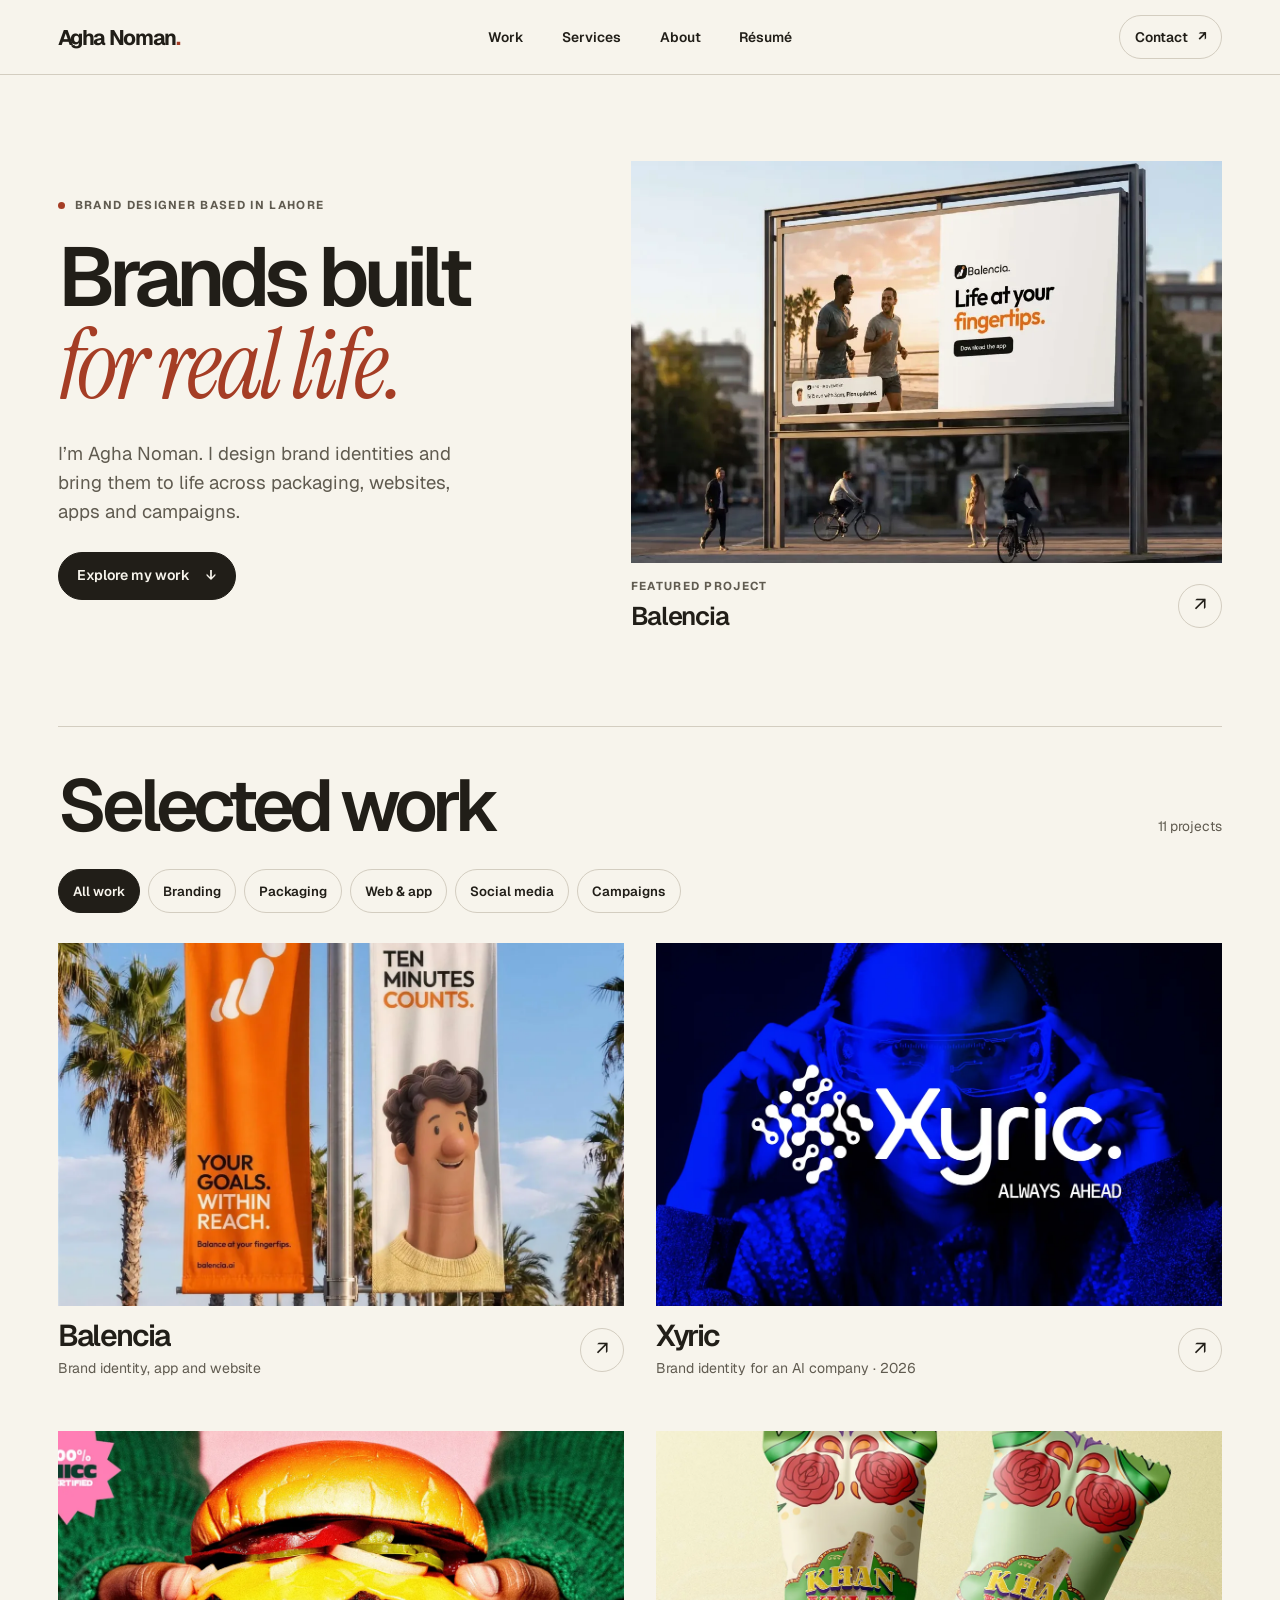
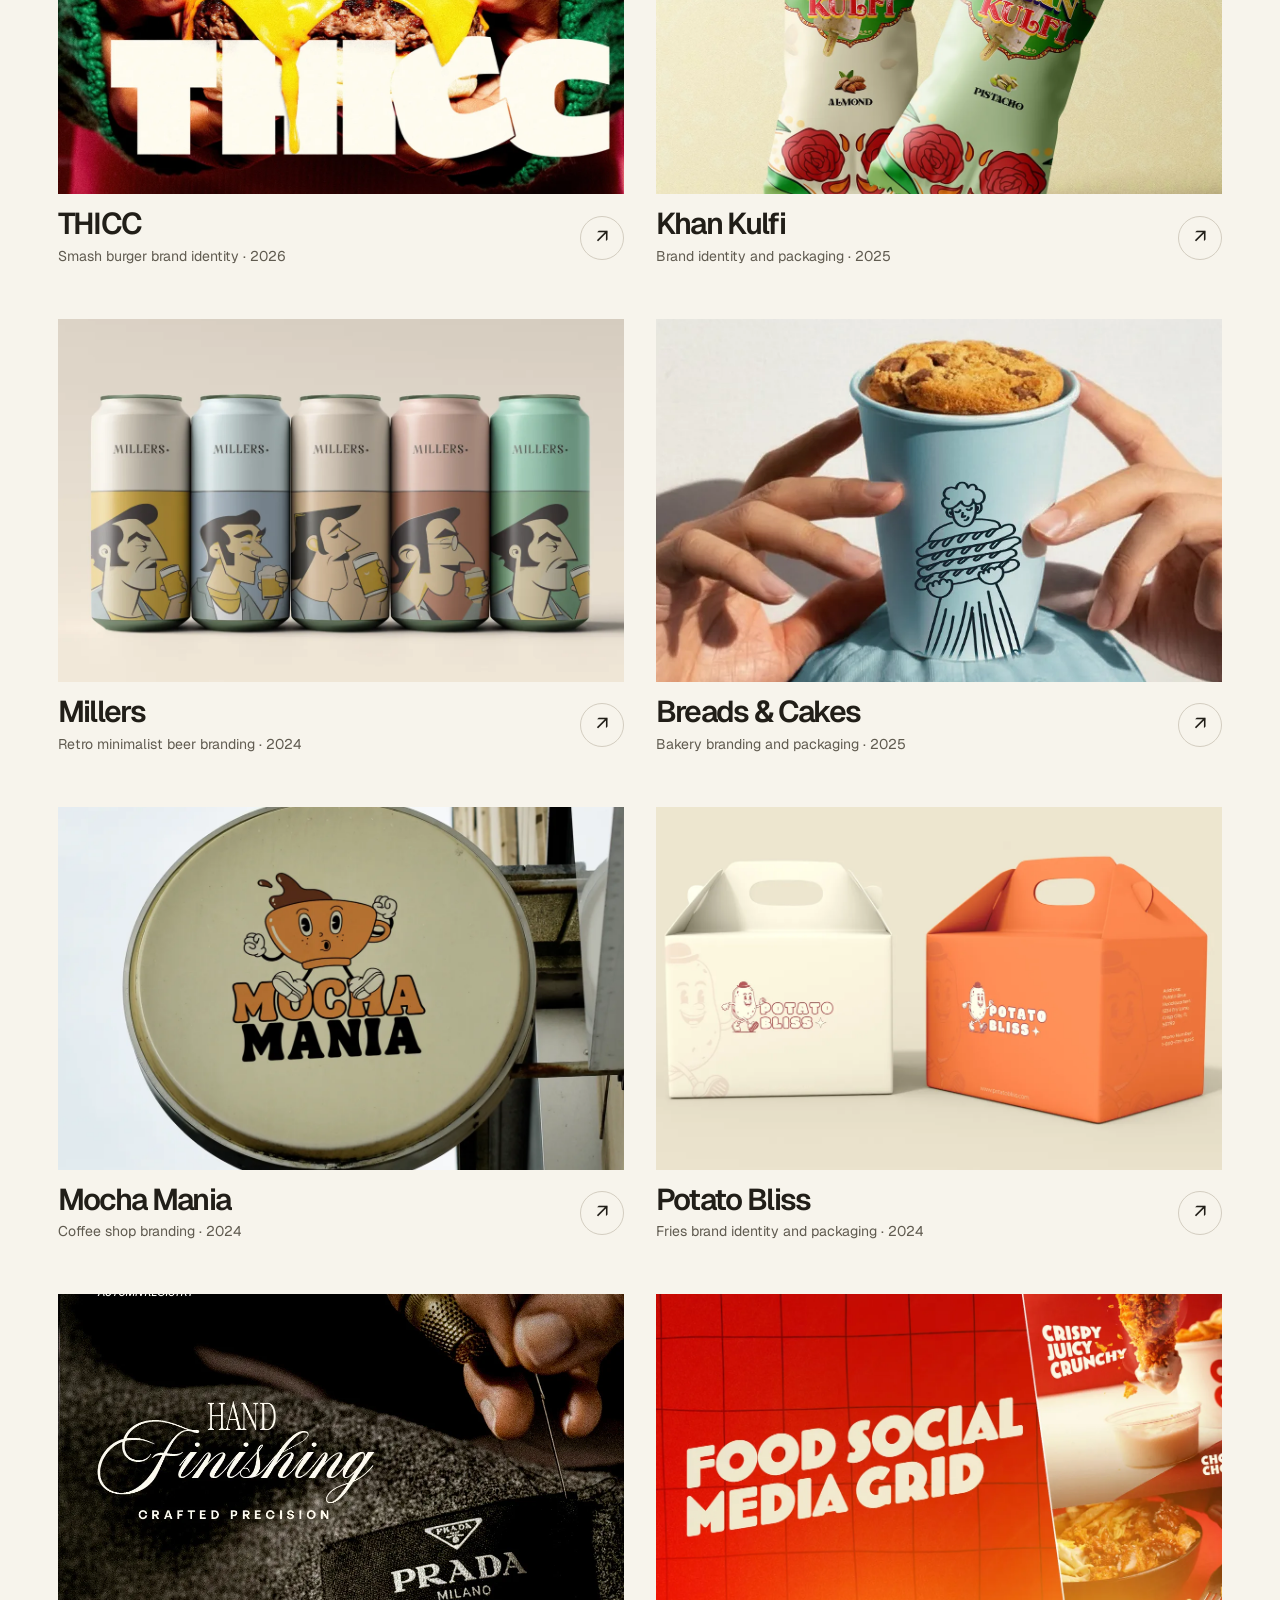
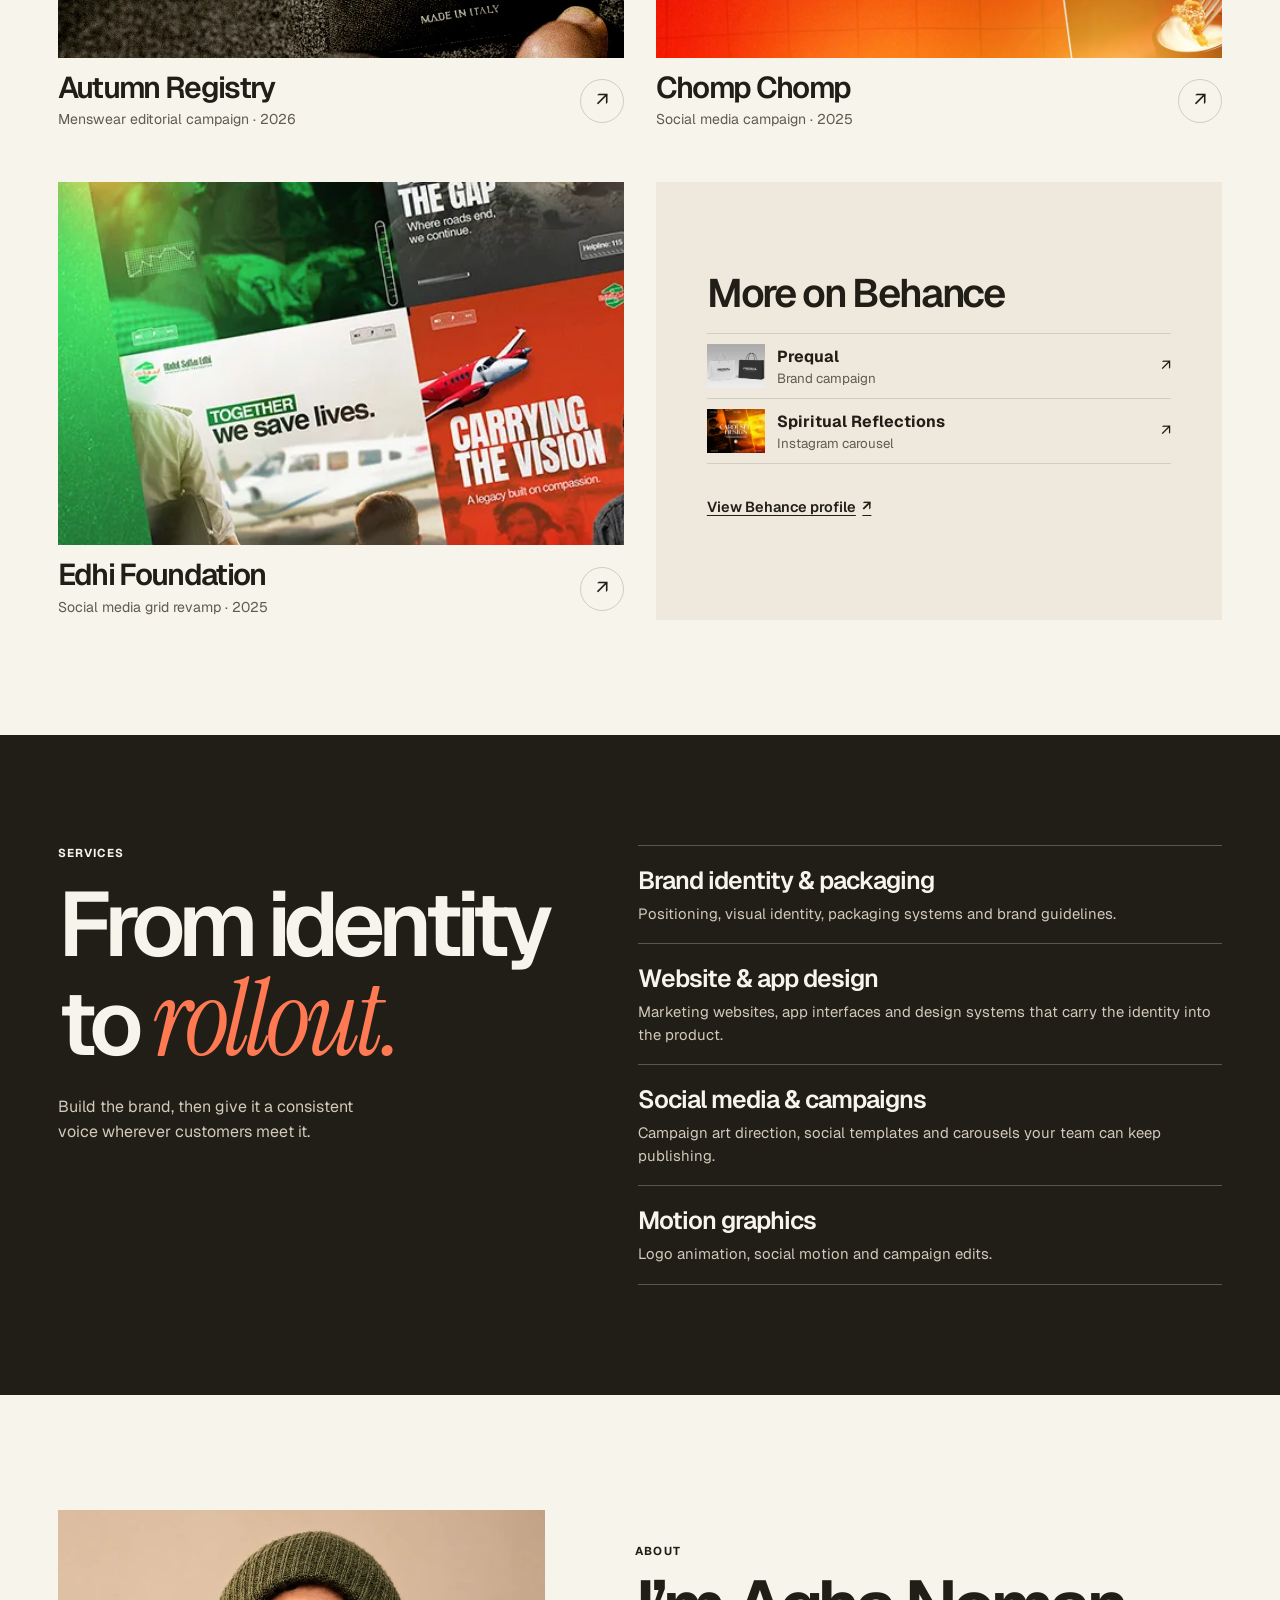
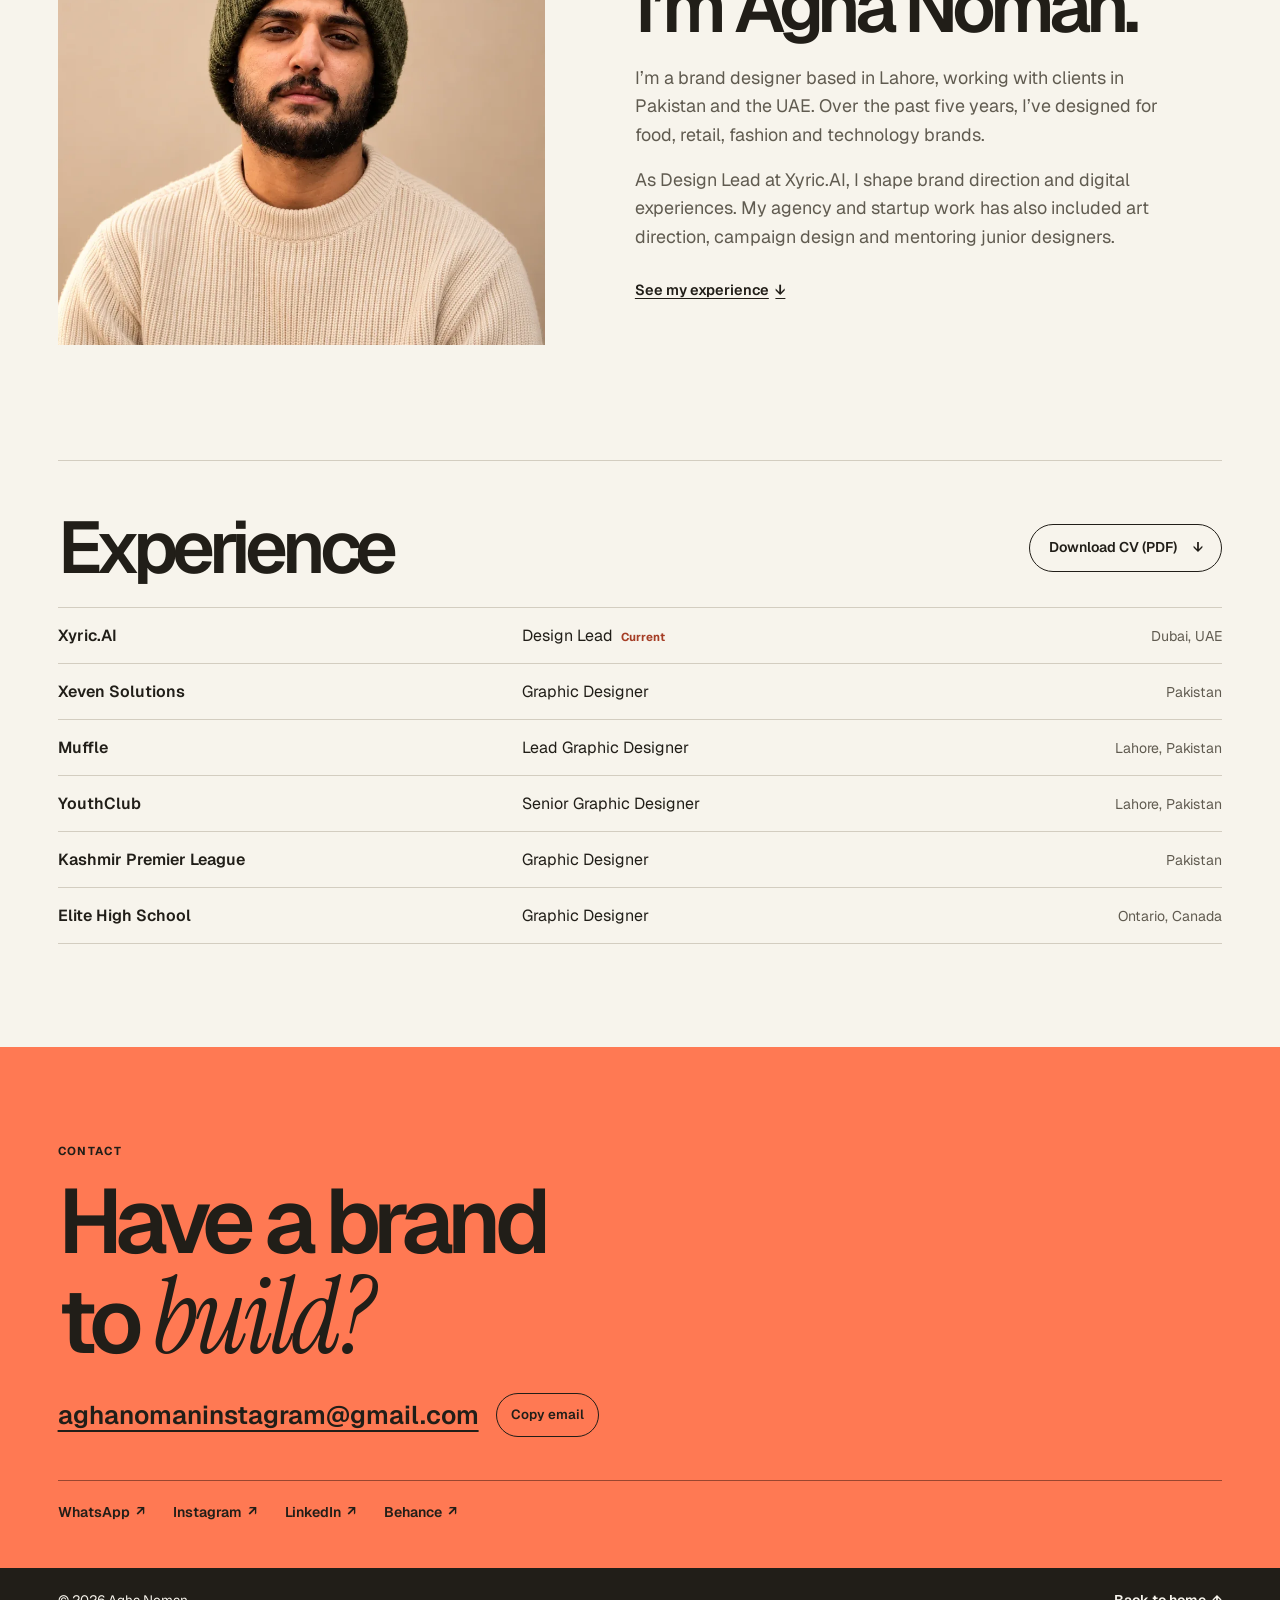
==== commit 444db970: "Update index.html" ====
--- a/index.html
+++ b/index.html
@@ -1,729 +1,860 @@
 <!doctype html>
 <html lang="en">
 <head>
-<meta charset="utf-8">
-<meta name="viewport" content="width=device-width, initial-scale=1, viewport-fit=cover">
-<title>Agha Noman</title>
-<meta name="claude:viewport-fit-sides" content="cover">
-<meta name="description" content="Agha Noman is a brand designer in Lahore, Pakistan, working with clients in Pakistan and the UAE. Brand identity, packaging, websites and apps, social media and motion.">
-<meta property="og:title" content="Agha Noman, Brand Designer">
-<meta property="og:description" content="Brand identity, packaging, websites and apps, social media and motion. Based in Lahore, working with clients in Pakistan and the UAE.">
-<meta property="og:image" content="img/balencia-wide.webp">
-<link rel="preconnect" href="https://fonts.googleapis.com">
-<link rel="preconnect" href="https://fonts.gstatic.com" crossorigin>
-<link rel="stylesheet" href="https://fonts.googleapis.com/css2?family=Newsreader:ital,opsz,wght@0,6..72,400;1,6..72,400&family=Schibsted+Grotesk:wght@400;500;600&display=swap">
-<style>
-/* Layout: an editorial index. A quiet neutral frame, a narrow label rail on the left of each
-   section, and the work shown as large plates, so the colour comes from the projects. */
-:root{
-  --paper:#F3F3F0; --raised:#E9E9E4; --ink:#16181B; --muted:#5F6368; --rule:#D5D6D0; --accent:#2B40CF;
-  --display:"Schibsted Grotesk","Helvetica Neue",Arial,sans-serif;
-  --read:"Newsreader",Georgia,"Times New Roman",serif;
-  --ease:cubic-bezier(.2,.7,.2,1);
-  --max:1320px;
-}
-@media (prefers-color-scheme:dark){:root:not([data-theme="light"]){
-  --paper:#121315; --raised:#1B1C1F; --ink:#ECECE8; --muted:#9B9EA3; --rule:#2B2D31; --accent:#94A1FF; color-scheme:dark}}
-:root[data-theme="dark"]{--paper:#121315; --raised:#1B1C1F; --ink:#ECECE8; --muted:#9B9EA3; --rule:#2B2D31; --accent:#94A1FF; color-scheme:dark}
-
-*{box-sizing:border-box}
-html{scroll-behavior:smooth}
-body{margin:0;background:var(--paper);color:var(--ink);font:400 16px/1.55 var(--display);-webkit-font-smoothing:antialiased;text-rendering:optimizeLegibility}
-body::before{content:"";position:fixed;inset:0 0 auto;height:env(safe-area-inset-top,0px);z-index:30;background:var(--paper)}
-img{max-width:100%;display:block}
-a{color:inherit}
-::selection{background:var(--accent);color:var(--paper)}
-:focus-visible{outline:2px solid var(--accent);outline-offset:3px}
-h1,h2,h3{margin:0;font-weight:500;letter-spacing:-.02em;text-wrap:balance}
-p{margin:0}
-
-.wrap{max-width:var(--max);margin-inline:auto;padding-left:max(24px,env(safe-area-inset-left,0px));padding-right:max(24px,env(safe-area-inset-right,0px))}
-@media (max-width:560px){.wrap{padding-left:max(16px,env(safe-area-inset-left,0px));padding-right:max(16px,env(safe-area-inset-right,0px))}}
-
-.label{font-size:12px;letter-spacing:.08em;text-transform:uppercase;color:var(--muted);font-weight:500}
-.tnum{font-variant-numeric:tabular-nums}
-.link{text-decoration:none;background:linear-gradient(currentColor,currentColor) 0 100%/0 1px no-repeat;transition:background-size .5s var(--ease)}
-.link:hover,.link:focus-visible{background-size:100% 1px}
-
-/* header */
-.top{position:sticky;top:env(safe-area-inset-top,0px);z-index:20;background:color-mix(in srgb,var(--paper) 88%,transparent);backdrop-filter:blur(10px);-webkit-backdrop-filter:blur(10px);border-bottom:1px solid transparent;transition:border-color .4s}
-.top.scrolled{border-bottom-color:var(--rule)}
-.top .wrap{display:flex;align-items:center;justify-content:space-between;gap:24px;min-height:64px}
-.brand{font-weight:600;letter-spacing:-.01em;text-decoration:none;font-size:17px}
-.brand span{color:var(--muted);font-weight:400}
-.nav{display:flex;gap:28px;font-size:14px}
-.nav a{text-decoration:none;color:var(--muted);transition:color .3s}
-.nav a:hover,.nav a:focus-visible{color:var(--ink)}
-.nav .cta{color:var(--ink)}
-@media (max-width:760px){.nav a:not(.cta){display:none}}
-
-/* hero */
-.hero{padding-block:clamp(48px,8vw,104px) clamp(48px,6vw,80px)}
-.hero .wrap{display:grid;grid-template-columns:minmax(0,7fr) minmax(0,5fr);gap:clamp(32px,5vw,72px);align-items:end}
-.hero .status{display:flex;align-items:center;gap:10px;margin-bottom:28px}
-.dot{width:8px;height:8px;border-radius:50%;background:var(--accent);box-shadow:0 0 0 0 var(--accent);animation:pulse 2.8s var(--ease) infinite}
-@keyframes pulse{0%{box-shadow:0 0 0 0 color-mix(in srgb,var(--accent) 55%,transparent)}70%,100%{box-shadow:0 0 0 10px transparent}}
-.hero h1{font-size:clamp(36px,5.4vw,76px);line-height:1.02;letter-spacing:-.035em;font-weight:500;max-width:15ch}
-.hero h1 em{font-family:var(--read);font-style:italic;font-weight:400;letter-spacing:-.02em}
-.hero .lede{font-family:var(--read);font-size:clamp(18px,1.6vw,21px);line-height:1.5;color:var(--muted);max-width:44ch;margin-top:28px}
-.hero .actions{display:flex;flex-wrap:wrap;gap:12px;margin-top:36px}
-.btn{display:inline-flex;align-items:center;gap:10px;height:46px;padding-inline:20px;border-radius:999px;border:1px solid var(--ink);text-decoration:none;font-size:15px;font-weight:500;transition:background .35s var(--ease),color .35s var(--ease)}
-.btn.solid{background:var(--ink);color:var(--paper)}
-.btn:hover,.btn:focus-visible{background:var(--accent);border-color:var(--accent);color:var(--paper)}
-.btn .arr{transition:transform .35s var(--ease)}
-.btn:hover .arr{transform:translateX(3px)}
-.reel{position:relative;aspect-ratio:808/632;max-width:100%;overflow:hidden;border-radius:4px;background:var(--raised)}
-.reel a{position:absolute;inset:0;opacity:0;transition:opacity 1.4s var(--ease)}
-.reel a.on{opacity:1}
-.reel img{width:100%;height:100%;object-fit:cover;transform:scale(1.06);transition:transform 7s linear}
-.reel a.on img{transform:scale(1)}
-.reel-cap{display:flex;justify-content:space-between;gap:16px;margin-top:12px;font-size:13px;color:var(--muted)}
-.reel-cap b{color:var(--ink);font-weight:500}
-@media (max-width:860px){.hero .wrap{grid-template-columns:1fr}}
-
-/* sections */
-.sec{padding-block:clamp(64px,9vw,128px);border-top:1px solid var(--rule)}
-.sec-head{display:grid;grid-template-columns:minmax(0,3fr) minmax(0,9fr);gap:24px;margin-bottom:clamp(36px,5vw,64px);align-items:baseline}
-.sec-head h2{font-size:clamp(28px,3.4vw,46px);line-height:1.08;letter-spacing:-.03em}
-.sec-head p{font-family:var(--read);color:var(--muted);font-size:18px;max-width:52ch;margin-top:14px}
-@media (max-width:760px){.sec-head{grid-template-columns:1fr;gap:10px}}
-
-/* brands */
-.brands{padding-block:clamp(40px,5vw,64px);border-top:1px solid var(--rule)}
-.brands .wrap{display:grid;grid-template-columns:minmax(0,3fr) minmax(0,9fr);gap:24px;align-items:center}
-.logos{display:grid;grid-template-columns:repeat(4,minmax(0,1fr));gap:36px 40px;align-items:center;list-style:none;margin:0;padding:0}
-.logos li{display:flex;align-items:center;justify-content:center;height:64px}
-.logo{display:block;width:100%;background:var(--ink);opacity:.78;transition:opacity .4s;-webkit-mask:var(--m) center/contain no-repeat;mask:var(--m) center/contain no-repeat}
-.logos li:hover .logo{opacity:1}
-@media (max-width:760px){.brands .wrap{grid-template-columns:1fr}.logos{grid-template-columns:repeat(2,minmax(0,1fr));gap:28px 32px}}
-
-/* work */
-.filters{display:flex;flex-wrap:wrap;gap:8px;margin-bottom:36px}
-.filters button{font:inherit;font-size:14px;height:36px;padding-inline:14px;border-radius:999px;border:1px solid var(--rule);background:transparent;color:var(--muted);cursor:pointer;transition:all .3s var(--ease)}
-.filters button small{font-size:11px;margin-left:4px;opacity:.7}
-.filters button:hover{color:var(--ink);border-color:var(--ink)}
-.filters button[aria-pressed="true"]{background:var(--ink);color:var(--paper);border-color:var(--ink)}
-.grid{display:grid;grid-template-columns:repeat(2,minmax(0,1fr));gap:clamp(40px,5vw,72px) clamp(20px,3vw,40px)}
-.card{text-decoration:none;display:block;min-width:0}
-.card.wide{grid-column:1/-1}
-.card .shot{position:relative;overflow:hidden;border-radius:4px;aspect-ratio:808/632;max-width:100%;background:var(--c,var(--raised))}
-.card.wide .shot{aspect-ratio:16/8}
-.card img{width:100%;height:100%;object-fit:cover;transform:scale(1.001);transition:transform 1.2s var(--ease)}
-.card:hover img,.card:focus-visible img{transform:scale(1.035)}
-.card .meta{display:flex;justify-content:space-between;gap:16px;margin-top:18px;align-items:baseline}
-.card h3{font-size:clamp(20px,1.8vw,24px);letter-spacing:-.02em}
-.card .kind{color:var(--muted);font-size:15px;margin-top:4px}
-.card .yr{color:var(--muted);font-size:14px;white-space:nowrap}
-.card .view{display:inline-flex;gap:8px;margin-top:14px;font-size:14px;font-weight:500;opacity:0;transform:translateY(4px);transition:all .45s var(--ease)}
-.card:hover .view,.card:focus-visible .view{opacity:1;transform:none}
-@media (hover:none){.card .view{opacity:1;transform:none}}
-@media (max-width:700px){.grid{grid-template-columns:1fr}.card.wide .shot{aspect-ratio:808/632}}
-
-.more{margin-top:clamp(64px,8vw,104px);padding-top:32px;border-top:1px solid var(--rule);display:grid;grid-template-columns:minmax(0,3fr) minmax(0,9fr);gap:24px}
-.more-list{display:grid;grid-template-columns:repeat(3,minmax(0,1fr));gap:24px}
-.mini{text-decoration:none;display:block;min-width:0}
-.mini .shot{aspect-ratio:808/632;overflow:hidden;border-radius:4px;background:var(--raised)}
-.mini img{width:100%;height:100%;object-fit:cover;transition:transform 1.2s var(--ease)}
-.mini:hover img{transform:scale(1.04)}
-.mini h3{font-size:16px;margin-top:12px;letter-spacing:-.01em}
-.mini p{font-size:14px;color:var(--muted)}
-.behance-all{display:flex;align-items:center;justify-content:center;border:1px solid var(--rule);border-radius:4px;aspect-ratio:808/632;text-decoration:none;font-weight:500;transition:border-color .3s,color .3s}
-.behance-all:hover{border-color:var(--accent);color:var(--accent)}
-@media (max-width:760px){.more{grid-template-columns:1fr}.more-list{grid-template-columns:repeat(2,minmax(0,1fr))}}
-
-/* services */
-.svc{display:grid;grid-template-columns:repeat(4,minmax(0,1fr));border-top:1px solid var(--ink)}
-.svc article{padding:28px 28px 8px 0;min-width:0}
-.svc article+article{padding-left:28px;border-left:1px solid var(--rule)}
-.svc .n{font-size:13px;color:var(--muted)}
-.svc h3{font-size:22px;margin-top:40px;letter-spacing:-.02em}
-.svc p{font-family:var(--read);color:var(--muted);font-size:17px;margin-top:12px}
-.svc ul{list-style:none;margin:20px 0 0;padding:0;font-size:14px;display:grid;gap:6px}
-.svc li::before{content:"";display:inline-block;width:10px;height:1px;background:var(--muted);vertical-align:middle;margin-right:10px}
-.svc .main h3::after{content:"Main focus";margin-left:10px;vertical-align:middle;font-size:11px;letter-spacing:.06em;text-transform:uppercase;color:var(--accent);border:1px solid currentColor;border-radius:999px;padding:2px 8px}
-@media (max-width:980px){.svc{grid-template-columns:repeat(2,minmax(0,1fr))}.svc article:nth-child(3){padding-left:0;border-left:0}.svc article:nth-child(n+3){border-top:1px solid var(--rule)}}
-@media (max-width:560px){.svc{grid-template-columns:1fr}.svc article,.svc article+article{padding-left:0;border-left:0}.svc article+article{border-top:1px solid var(--rule)}.svc h3{margin-top:20px}}
-
-/* about */
-.about{display:grid;grid-template-columns:minmax(0,3fr) minmax(0,4fr) minmax(0,5fr);gap:clamp(24px,4vw,56px);align-items:start}
-.portrait{aspect-ratio:4/5;overflow:hidden;border-radius:4px;background:var(--raised);max-width:100%}
-.portrait img{width:100%;height:100%;object-fit:cover;object-position:50% 30%;filter:grayscale(.15)}
-.about .bio{font-family:var(--read);font-size:clamp(19px,1.7vw,22px);line-height:1.55;display:grid;gap:18px;max-width:58ch}
-.facts{margin:0;display:grid;grid-template-columns:auto 1fr;gap:12px 24px;font-size:15px;border-top:1px solid var(--rule);padding-top:20px}
-.facts dt{color:var(--muted)}
-.facts dd{margin:0}
-@media (max-width:980px){.about{grid-template-columns:minmax(0,1fr) minmax(0,2fr)}.about .side{grid-column:1/-1}}
-@media (max-width:620px){.about{grid-template-columns:1fr}.portrait{max-width:360px}}
-
-/* resume */
-.cv{display:grid;grid-template-columns:minmax(0,3fr) minmax(0,9fr);gap:24px}
-.roles{list-style:none;margin:0;padding:0;border-top:1px solid var(--ink)}
-.roles li{display:grid;grid-template-columns:minmax(0,5fr) minmax(0,4fr) minmax(0,3fr);gap:16px;padding-block:20px;border-bottom:1px solid var(--rule);align-items:baseline}
-.roles .r{font-size:19px;font-weight:500;letter-spacing:-.01em}
-.roles .o{font-size:16px}
-.roles .l{color:var(--muted);font-size:14px;text-align:right}
-.roles .now{color:var(--accent);font-size:12px;letter-spacing:.06em;text-transform:uppercase;margin-left:8px;font-weight:500}
-.skills{display:grid;grid-template-columns:repeat(3,minmax(0,1fr));gap:24px;margin-top:48px}
-.skills h3{font-size:13px;letter-spacing:.08em;text-transform:uppercase;color:var(--muted);font-weight:500}
-.skills p{margin-top:10px;font-size:15px}
-.cv-actions{margin-top:40px}
-@media (max-width:760px){.cv{grid-template-columns:1fr}.roles li{grid-template-columns:1fr;gap:2px}.roles .l{text-align:left}.skills{grid-template-columns:1fr}}
-
-/* contact */
-.contact h2{font-size:clamp(40px,7vw,104px);line-height:.98;letter-spacing:-.045em;max-width:12ch}
-.contact h2 em{font-family:var(--read);font-style:italic;font-weight:400}
-.mail{display:flex;flex-wrap:wrap;align-items:center;gap:16px;margin-top:40px}
-.mail a{font-size:clamp(20px,2.6vw,34px);letter-spacing:-.02em;text-decoration:none;overflow-wrap:anywhere;min-width:0}
-.copy{font:inherit;font-size:14px;height:36px;padding-inline:14px;border-radius:999px;border:1px solid var(--rule);background:transparent;color:var(--ink);cursor:pointer}
-.copy:hover{border-color:var(--ink)}
-.channels{display:grid;grid-template-columns:repeat(4,minmax(0,1fr));gap:24px;margin-top:64px;border-top:1px solid var(--rule);padding-top:24px}
-.channels a{text-decoration:none;display:block;min-width:0}
-.channels .v{font-size:17px;margin-top:6px;overflow-wrap:anywhere}
-.channels a:hover .v{color:var(--accent)}
-@media (max-width:760px){.channels{grid-template-columns:repeat(2,minmax(0,1fr))}}
-.foot{border-top:1px solid var(--rule);padding-block:28px;font-size:13px;color:var(--muted)}
-.foot .wrap{display:flex;flex-wrap:wrap;justify-content:space-between;gap:12px}
-
-/* case study */
-.case-bar{position:sticky;top:env(safe-area-inset-top,0px);z-index:20;background:color-mix(in srgb,var(--paper) 88%,transparent);backdrop-filter:blur(10px);-webkit-backdrop-filter:blur(10px);border-bottom:1px solid var(--rule)}
-.case-bar .wrap{display:flex;justify-content:space-between;align-items:center;gap:16px;min-height:64px;font-size:14px}
-.case-bar a{text-decoration:none}
-.case-bar .mid{color:var(--muted);overflow:hidden;text-overflow:ellipsis;white-space:nowrap;min-width:0}
-.case-head{padding-block:clamp(48px,7vw,96px) clamp(40px,5vw,64px)}
-.case-head .wrap{display:grid;grid-template-columns:minmax(0,7fr) minmax(0,5fr);gap:clamp(32px,5vw,72px);align-items:end}
-.case-head h1{font-size:clamp(40px,6.4vw,92px);line-height:.98;letter-spacing:-.04em}
-.case-head .intro{font-family:var(--read);font-size:clamp(18px,1.5vw,21px);line-height:1.55;margin-top:28px;max-width:56ch}
-.spec{margin:0;display:grid;gap:0;border-top:1px solid var(--ink)}
-.spec div{display:grid;grid-template-columns:110px minmax(0,1fr);gap:16px;padding-block:13px;border-bottom:1px solid var(--rule);font-size:15px}
-.spec dt{color:var(--muted)}
-.spec dd{margin:0}
-@media (max-width:860px){.case-head .wrap{grid-template-columns:1fr}}
-.plates{max-width:1440px;margin-inline:auto;background:var(--c,var(--raised))}
-.plates img{width:100%;height:auto;margin-bottom:-1px}
-.case-end{padding-block:clamp(56px,7vw,96px)}
-.case-end .wrap{display:grid;grid-template-columns:minmax(0,1fr) minmax(0,1fr);gap:24px;align-items:end}
-.next{text-decoration:none;display:block}
-.next .label{display:block;margin-bottom:12px}
-.next h2{font-size:clamp(32px,4.6vw,64px);letter-spacing:-.035em;line-height:1}
-.next .shot{margin-top:24px;aspect-ratio:808/632;overflow:hidden;border-radius:4px;max-width:520px}
-.next img{width:100%;height:100%;object-fit:cover;transition:transform 1.2s var(--ease)}
-.next:hover img{transform:scale(1.04)}
-.case-end .aside{display:flex;flex-direction:column;gap:12px;align-items:flex-end}
-@media (max-width:760px){.case-end .wrap{grid-template-columns:1fr}.case-end .aside{align-items:flex-start}}
-
-/* views + motion */
-body.in-case main#home,body.in-case .top,body.in-case .foot.home{display:none}
-.view-in{animation:viewIn .7s var(--ease) both}
-@keyframes viewIn{from{opacity:0;transform:translateY(12px)}to{opacity:1;transform:none}}
-.rv{transition:opacity .9s var(--ease),transform .9s var(--ease)}
-.rv.pre{opacity:0;transform:translateY(22px)}
-@media (prefers-reduced-motion:reduce){
-  html{scroll-behavior:auto}
-  *,*::before,*::after{animation:none!important;transition:none!important}
-  .rv.pre{opacity:1;transform:none}
-}
-
-</style>
+  <meta charset="utf-8">
+  <meta name="viewport" content="width=device-width, initial-scale=1">
+  <meta name="theme-color" content="#f7f4ec">
+  <title>Agha Noman | Brand Designer</title>
+  <meta name="description" content="Agha Noman is a brand designer in Lahore, Pakistan, working across identity, packaging, digital products and campaigns.">
+  <meta property="og:title" content="Agha Noman | Brand Designer">
+  <meta property="og:description" content="Brand identity, packaging, digital design and campaigns. Based in Lahore, working with clients in Pakistan and the UAE.">
+  <meta property="og:image" content="https://aghacreates.github.io/img/balencia-wide.webp">
+  <link rel="preconnect" href="https://fonts.googleapis.com">
+  <link rel="preconnect" href="https://fonts.gstatic.com" crossorigin>
+  <link rel="stylesheet" href="https://fonts.googleapis.com/css2?family=Geist:wght@400;500;600;700&family=Instrument+Serif:ital@0;1&display=swap">
+  <style>
+    :root {
+      color-scheme: light;
+      --paper: #f7f4ec;
+      --ink: #211e18;
+      --muted: #605b50;
+      --line: #d3cdc0;
+      --accent: #a53d25;
+      --orange: #ff7953;
+      --sans: Geist, Arial, sans-serif;
+      --serif: 'Instrument Serif', Georgia, serif;
+      --gutter: clamp(20px, 4.5vw, 72px);
+      --nav-offset: 96px;
+      font-family: var(--sans);
+      background: var(--paper);
+      color: var(--ink);
+    }
+
+    *, *::before, *::after { box-sizing: border-box; }
+    body, h1, h2, h3, p, dl, dd { margin: 0; }
+    img { display: block; max-width: 100%; }
+    a { color: inherit; }
+    button { color: inherit; font: inherit; }
+    [hidden] { display: none !important; }
+    :focus-visible { outline: 2px solid currentColor; outline-offset: 5px; }
+    [tabindex="-1"]:focus { outline: none; }
+    [id] { scroll-margin-top: var(--nav-offset); }
+    .wrap { width: min(100% - 2 * var(--gutter), 1320px); margin-inline: auto; }
+    .eyebrow { font-size: .72rem; font-weight: 700; letter-spacing: .115em; line-height: 1.45; text-transform: uppercase; }
+    .skip-link { position: fixed; z-index: 20; inset: .75rem auto auto .75rem; padding: .8rem 1rem; transform: translateY(-200%); background: var(--ink); color: var(--paper); }
+    .skip-link:focus { transform: none; }
+    h1, h2 { letter-spacing: -.072em; line-height: .97; font-weight: 600; }
+    h1 em, h2 em { font-family: var(--serif); font-size: 1.17em; font-weight: 400; letter-spacing: -.04em; }
+
+    .site-header { position: sticky; top: 0; z-index: 5; background: var(--paper); border-bottom: 1px solid var(--line); }
+    .header-inner { min-height: 74px; display: grid; grid-template-columns: 1fr auto 1fr; align-items: center; gap: 22px; }
+    .wordmark { justify-self: start; font-size: 1.32rem; font-weight: 700; letter-spacing: -.065em; text-decoration: none; white-space: nowrap; }
+    .wordmark span { color: var(--accent); }
+    .main-nav { display: flex; align-items: center; gap: clamp(18px, 3vw, 44px); }
+    .main-nav a, .header-contact { text-decoration: none; font-size: .86rem; font-weight: 600; }
+    .main-nav a { display: flex; min-height: 44px; align-items: center; }
+    .main-nav a:hover { text-decoration: underline; text-underline-offset: .27em; }
+    .header-contact { justify-self: end; display: inline-flex; gap: .65rem; align-items: center; min-height: 44px; padding: .45rem .9rem; border: 1px solid var(--line); border-radius: 100px; white-space: nowrap; }
+    .header-contact:hover { border-color: var(--ink); }
+
+    .hero { display: grid; grid-template-columns: minmax(0, .86fr) minmax(0, 1fr); gap: clamp(30px, 5vw, 82px); align-items: center; padding-block: clamp(50px, 6.7vw, 105px) clamp(58px, 7vw, 110px); }
+    .hero-kicker { display: flex; align-items: center; gap: 10px; color: var(--muted); margin-bottom: 24px; }
+    .hero-kicker::before { content: ''; width: 7px; height: 7px; background: var(--accent); border-radius: 50%; }
+    .hero h1 { font-size: clamp(52px, 6.5vw, 104px); }
+    .hero h1 em { color: var(--accent); }
+    .hero-intro { max-width: 33ch; margin-block: 26px; font-size: clamp(1rem, 1.45vw, 1.22rem); line-height: 1.57; color: var(--muted); }
+    .button { display: inline-flex; width: fit-content; min-height: 48px; justify-content: center; align-items: center; gap: 1.05rem; padding: .72rem 1.13rem; border-radius: 100px; border: 1px solid currentColor; font-size: .88rem; font-weight: 600; line-height: 1.25; text-decoration: none; }
+    .button-dark { background: var(--ink); color: var(--paper); border-color: var(--ink); }
+    .button:hover { background: var(--ink); color: var(--paper); }
+    .button-dark:hover { background: var(--accent); border-color: var(--accent); }
+    .button-dark:focus-visible { outline-color: var(--ink); }
+    .hero-project, .project-card { display: block; text-decoration: none; min-width: 0; }
+    .hero-image, .project-image { position: relative; overflow: hidden; background: var(--image-bg, #e46d27); }
+    .hero-image { aspect-ratio: 1.47; }
+    .hero-image img, .project-image img { width: 100%; height: 100%; object-fit: cover; transition: transform 340ms ease; }
+    .hero-caption, .project-meta { display: flex; justify-content: space-between; align-items: center; gap: 18px; }
+    .hero-caption { padding-block: 15px 3px; }
+    .hero-caption .eyebrow { display: block; color: var(--muted); margin-bottom: 4px; }
+    .hero-caption strong { font-size: clamp(1.3rem, 2vw, 1.75rem); font-weight: 600; letter-spacing: -.05em; }
+    .card-arrow { display: grid; flex: 0 0 auto; place-items: center; width: 44px; height: 44px; border: 1px solid var(--line); border-radius: 50%; font-size: 1.25rem; line-height: 1; transition: background-color 170ms ease, color 170ms ease, border-color 170ms ease; }
+    .hero-project:is(:hover, :focus-visible) .card-arrow, .project-card:is(:hover, :focus-visible) .card-arrow, .next-project:is(:hover, :focus-visible) .card-arrow { background: var(--ink); color: var(--paper); border-color: var(--ink); }
+    @media (hover: hover) {
+      .hero-project:hover img, .project-card:hover img { transform: scale(1.035); }
+    }
+
+    .work { border-top: 1px solid var(--line); padding-block: clamp(28px, 3.5vw, 50px) clamp(65px, 9vw, 132px); }
+    .section-heading { display: flex; align-items: baseline; justify-content: space-between; flex-wrap: wrap; gap: 13px 25px; }
+    .section-heading h2, .about h2 { font-size: clamp(40px, 5.7vw, 82px); }
+    .work-count { font-size: .86rem; color: var(--muted); white-space: nowrap; }
+    .filters { display: flex; flex-wrap: wrap; gap: 8px; margin-block: 27px 30px; }
+    .filters button, .copy-button { min-height: 44px; background: transparent; border: 1px solid var(--line); border-radius: 100px; padding: .5rem .88rem; font-size: .83rem; font-weight: 600; cursor: pointer; }
+    .filters button:hover { border-color: var(--ink); }
+    .filters button[aria-pressed="true"] { background: var(--ink); color: var(--paper); border-color: var(--ink); }
+    .filters button:focus-visible { outline-color: var(--ink); }
+    .project-grid { display: grid; grid-template-columns: repeat(2, minmax(0, 1fr)); gap: clamp(28px, 3.9vw, 57px) clamp(16px, 2.45vw, 36px); margin-top: 25px; }
+    .project-image { aspect-ratio: 1.56; }
+    .project-meta { padding-block: 14px 2px; }
+    .project-meta h3 { font-size: clamp(1.33rem, 2.35vw, 2.1rem); letter-spacing: -.055em; font-weight: 600; line-height: 1.08; }
+    .project-meta p { font-size: .88rem; line-height: 1.5; color: var(--muted); margin-top: 5px; }
+    .archive { display: flex; flex-direction: column; justify-content: center; align-self: stretch; background: #eee9dc; padding: clamp(22px, 4vw, 60px); }
+    .archive h3 { font-size: clamp(1.65rem, 3.1vw, 2.7rem); letter-spacing: -.055em; line-height: 1; font-weight: 600; }
+    .archive-links { margin-block: 20px; border-top: 1px solid var(--line); }
+    .archive-links a { display: grid; grid-template-columns: 58px 1fr auto; align-items: center; gap: 12px; padding-block: 10px; border-bottom: 1px solid var(--line); text-decoration: none; }
+    .archive-links img { width: 58px; height: 44px; object-fit: cover; }
+    .archive-links a:hover strong { text-decoration: underline; text-underline-offset: .18em; }
+    .archive-links small { display: block; color: var(--muted); margin-top: 3px; }
+    .text-link { display: inline-flex; width: fit-content; min-height: 44px; gap: .45em; align-items: center; font-size: .91rem; font-weight: 600; text-underline-offset: .24em; }
+    .text-link:hover { text-decoration-thickness: 2px; }
+
+    .services { background: var(--ink); color: var(--paper); padding-block: clamp(55px, 8.6vw, 126px); }
+    .services-layout { display: grid; grid-template-columns: .84fr 1fr; gap: clamp(30px, 7vw, 110px); }
+    .services h2, .contact h2 { font-size: clamp(52px, 7.1vw, 108px); margin-block: 18px 24px; }
+    .services h2 em { color: var(--orange); }
+    .services-heading > p:last-child, .service-list p { color: #d1c9ba; line-height: 1.55; }
+    .services-heading > p:last-child { max-width: 29ch; }
+    .service-list { border-top: 1px solid #5c554a; }
+    .service-list article { border-bottom: 1px solid #5c554a; padding-block: 18px; }
+    .service-list h3 { margin-bottom: 6px; font-size: clamp(1.17rem, 2.1vw, 1.55rem); font-weight: 600; letter-spacing: -.04em; }
+    .service-list p { font-size: .93rem; }
+
+    .about { display: grid; grid-template-columns: minmax(0, .83fr) minmax(0, 1fr); align-items: center; gap: clamp(28px, 7vw, 105px); padding-block: clamp(55px, 9vw, 132px); }
+    .portrait { width: 100%; height: auto; aspect-ratio: 1.12; object-fit: cover; object-position: center 37%; background: #d8d0c2; }
+    .about h2 { margin-block: 12px 21px; }
+    .about-copy > p:not(.eyebrow) { max-width: 45ch; color: var(--muted); font-size: clamp(1rem, 1.4vw, 1.13rem); line-height: 1.6; margin-bottom: .9em; }
+    .resume { padding-block: clamp(28px, 4vw, 57px) clamp(55px, 8vw, 118px); border-top: 1px solid var(--line); }
+    .resume .section-heading { align-items: center; }
+    .experience { list-style: none; padding: 0; margin: 24px 0 0; border-top: 1px solid var(--line); }
+    .experience li { display: grid; grid-template-columns: 1fr 1fr minmax(100px, .53fr); gap: 7px 20px; align-items: center; padding-block: 17px; border-bottom: 1px solid var(--line); }
+    .experience strong { font-weight: 600; }
+    .experience li > span:last-child { text-align: right; color: var(--muted); font-size: .88rem; }
+    .experience small { color: var(--accent); font-size: .72rem; font-weight: 700; margin-left: 4px; }
+
+    .contact { background: var(--orange); padding-block: clamp(50px, 7.5vw, 110px) 34px; }
+    .contact h2 { margin-bottom: 24px; }
+    .contact-email { display: flex; flex-wrap: wrap; align-items: center; gap: 10px 17px; }
+    .contact-email a { font-size: clamp(.98rem, 2.3vw, 1.6rem); font-weight: 600; text-underline-offset: .22em; overflow-wrap: anywhere; }
+    .copy-button { border-color: var(--ink); }
+    .copy-button:hover { background: var(--ink); color: var(--paper); }
+    .copy-status { min-height: 1.15em; padding-top: 6px; font-size: .85rem; }
+    .socials { display: flex; flex-wrap: wrap; gap: 3px 28px; border-top: 1px solid #9a462f; margin-top: 28px; padding-top: 9px; }
+    .socials a, .footer-inner a { display: inline-flex; align-items: center; gap: 6px; min-height: 44px; text-decoration: none; font-size: .88rem; font-weight: 600; }
+    .socials a:hover, .footer-inner a:hover { text-decoration: underline; text-underline-offset: .23em; }
+    .site-footer { background: var(--ink); color: var(--paper); }
+    .footer-inner { display: flex; align-items: center; justify-content: space-between; flex-wrap: wrap; gap: 4px 16px; min-height: 64px; font-size: .85rem; }
+
+    .case { display: none; }
+    .case:target, .case.is-open { display: block; }
+    body:has(.case:target) .home { display: none; }
+    body.in-case .home { display: none; }
+    .case-nav { display: flex; justify-content: space-between; align-items: center; gap: 12px; padding-block: 12px; border-bottom: 1px solid var(--line); }
+    .case-heading { display: grid; grid-template-columns: minmax(0, 1.4fr) minmax(0, .75fr); align-items: end; gap: clamp(26px, 6vw, 90px); padding-block: clamp(42px, 7vw, 96px) clamp(35px, 5vw, 74px); }
+    .case-heading h1 { font-size: clamp(45px, 8.1vw, 116px); overflow-wrap: anywhere; }
+    .case-heading p { max-width: 53ch; color: var(--muted); font-size: clamp(1rem, 1.65vw, 1.27rem); line-height: 1.6; margin-top: 22px; }
+    .case-spec { border-top: 1px solid var(--line); }
+    .case-spec > div { display: grid; grid-template-columns: 85px 1fr; gap: 8px; border-bottom: 1px solid var(--line); padding-block: 9px; font-size: .88rem; line-height: 1.45; }
+    .case-spec dt { color: var(--muted); }
+    .case-gallery { width: min(100% - 2 * var(--gutter), 1100px); margin-inline: auto; background: var(--image-bg); }
+    .case-gallery img { width: 100%; height: auto; }
+    .case-end { padding-block: clamp(35px, 7vw, 86px); }
+    .case-actions { border: 0; flex-wrap: wrap; padding-block: 0; }
+    .next-project { display: flex; align-items: center; justify-content: space-between; gap: 14px; border-block: 1px solid var(--line); padding-block: 25px; margin-bottom: 12px; text-decoration: none; }
+    .next-project .eyebrow { display: block; color: var(--muted); margin-bottom: 12px; }
+    .next-project h2 { font-size: clamp(35px, 6vw, 76px); }
+
+    @media (max-width: 880px) {
+      .hero { gap: 28px; }
+      .hero h1 { font-size: clamp(43px, 7vw, 74px); }
+      .hero-image { aspect-ratio: 1.13; }
+    }
+
+    @media (max-width: 680px) {
+      :root { --nav-offset: 114px; }
+      .header-inner { grid-template-columns: 1fr auto; min-height: auto; gap: 0 14px; padding-top: 6px; }
+      .header-contact { grid-row: 1; grid-column: 2; }
+      .main-nav { grid-row: 2; grid-column: 1 / -1; justify-content: space-between; gap: 8px; }
+      .main-nav a { font-size: .8rem; }
+      .hero, .services-layout, .about, .case-heading { grid-template-columns: 1fr; }
+      .hero { gap: 32px; padding-block: 38px 52px; }
+      .hero h1 { font-size: clamp(49px, 11.4vw, 76px); }
+      .hero-kicker { margin-bottom: 17px; }
+      .hero-intro { margin-block: 18px 22px; }
+      .hero-image { aspect-ratio: 1.58; }
+      .hero-caption { padding-top: 10px; }
+      .project-grid { grid-template-columns: 1fr; }
+      .portrait { max-width: 460px; }
+      .experience li { grid-template-columns: minmax(0, 1fr) minmax(0, .85fr); }
+      .experience li > span:last-child { grid-column: 1; grid-row: 2; text-align: left; }
+      .experience li > span:nth-child(2) { grid-column: 2; grid-row: 1 / 3; font-size: .9rem; }
+      .case-gallery { width: 100%; }
+    }
+
+    @media (prefers-reduced-motion: reduce) {
+      *, *::before, *::after { transition-duration: 0s !important; }
+      .hero-project:hover img, .project-card:hover img { transform: none; }
+    }
+  </style>
 </head>
 <body>
-
-<header class="top" id="top"><div class="wrap">
-  <a class="brand" href="#home">Agha Noman <span>Brand Designer</span></a>
-  <nav class="nav" aria-label="Main">
-    <a href="#work">Work</a><a href="#services">Services</a><a href="#about">About</a><a href="#resume">Resume</a><a class="cta link" href="#contact">Contact</a>
-  </nav>
-</div></header>
-
-<main id="home">
-  <section class="hero" aria-label="Introduction"><div class="wrap">
-    <div>
-      <div class="status"><span class="dot" aria-hidden="true"></span><span class="label">Available for new brand projects</span></div>
-      <h1>Brand identities, carried <em>everywhere</em> a brand lives.</h1>
-      <p class="lede">I'm Agha Noman, a brand designer in Lahore with five years of work for food, retail, fashion and technology brands. I build the identity, then take it through packaging, websites, social and motion. Currently Design Lead at Xyric.AI, working with clients in Pakistan and the UAE.</p>
-      <div class="actions"><a class="btn solid" href="#work">Selected work <span class="arr" aria-hidden="true">↓</span></a><a class="btn" href="#contact">Start a project</a></div>
+  <a class="skip-link" href="#content">Skip to content</a>
+  <header class="site-header">
+    <div class="wrap header-inner">
+      <a class="wordmark" href="#home">Agha Noman<span aria-hidden="true">.</span></a>
+      <nav class="main-nav" aria-label="Main navigation">
+        <a href="#work">Work</a><a href="#services">Services</a><a href="#about">About</a><a href="#resume">Résumé</a>
+      </nav>
+      <a class="header-contact" href="#contact">Contact <span aria-hidden="true">↗</span></a>
     </div>
-    <div>
-      <div class="reel" id="reel"><a href="#p-balencia" class="on" data-t="Balencia" data-k="Brand identity, app and website" tabindex="0"><img src="img/balencia-cover.webp" alt="Balencia"  decoding="async"></a><a href="#p-thicc" class="" data-t="THICC" data-k="Smash burger brand identity" tabindex="-1"><img src="img/thicc-cover.webp" alt="THICC" loading="lazy" decoding="async"></a><a href="#p-khan-kulfi" class="" data-t="Khan Kulfi" data-k="Brand identity and packaging" tabindex="-1"><img src="img/khan-kulfi-cover.webp" alt="Khan Kulfi" loading="lazy" decoding="async"></a><a href="#p-xyric" class="" data-t="Xyric" data-k="Brand identity for an AI company" tabindex="-1"><img src="img/xyric-cover.webp" alt="Xyric" loading="lazy" decoding="async"></a></div>
-      <div class="reel-cap"><span><b id="reel-t">Balencia</b> · <span id="reel-k">Brand identity, app and website</span></span><span class="tnum" id="reel-n">01 / 04</span></div>
+  </header>
+
+  <main id="content" tabindex="-1">
+    <div class="home" id="home">
+      <section class="hero wrap" aria-labelledby="hero-title">
+        <div class="hero-copy">
+          <p class="eyebrow hero-kicker">Brand designer based in Lahore</p>
+          <h1 id="hero-title">Brands built<br><em>for real life.</em></h1>
+          <p class="hero-intro">I’m Agha Noman. I design brand identities and bring them to life across packaging, websites, apps and campaigns.</p>
+          <a class="button button-dark" href="#work">Explore my work <span aria-hidden="true">↓</span></a>
+        </div>
+        <a class="hero-project" href="#p-balencia">
+          <div class="hero-image"><img src="img/balencia-wide.webp" alt="Balencia billboard with two runners and the line ‘Life at your fingertips’" width="1440" height="720" fetchpriority="high" decoding="async"></div>
+          <div class="hero-caption">
+            <div><span class="eyebrow">Featured project</span><strong>Balencia</strong></div>
+            <span class="card-arrow"><span aria-hidden="true">↗</span></span>
+          </div>
+        </a>
+      </section>
+
+      <section class="work wrap" id="work" aria-labelledby="work-title">
+        <div class="section-heading"><h2 id="work-title" tabindex="-1">Selected work</h2><p class="work-count" role="status">11 projects</p></div>
+        <div class="filters" role="group" aria-label="Filter projects" hidden>
+          <button type="button" data-filter="all" aria-pressed="true">All work</button>
+          <button type="button" data-filter="Branding" aria-pressed="false">Branding</button>
+          <button type="button" data-filter="Packaging" aria-pressed="false">Packaging</button>
+          <button type="button" data-filter="Web &amp; App" aria-pressed="false">Web &amp; app</button>
+          <button type="button" data-filter="Social Media" aria-pressed="false">Social media</button>
+          <button type="button" data-filter="Campaigns" aria-pressed="false">Campaigns</button>
+        </div>
+        <div class="project-grid">
+        <a class="project-card" href="#p-balencia" data-tags="Branding|Web &amp; App|Campaigns">
+          <div class="project-image" style="--image-bg:#F07A1A"><img src="img/balencia-cover.webp" alt="Balencia, Brand identity, app and website" loading="lazy" decoding="async"></div>
+          <div class="project-meta">
+            <div><h3>Balencia</h3><p>Brand identity, app and website</p></div>
+            <span class="card-arrow"><span aria-hidden="true">↗</span></span>
+          </div>
+        </a>
+        <a class="project-card" href="#p-xyric" data-tags="Branding|Social Media">
+          <div class="project-image" style="--image-bg:rgb(0,0,32)"><img src="img/xyric-cover.webp" alt="Xyric, Brand identity for an AI company" loading="lazy" decoding="async"></div>
+          <div class="project-meta">
+            <div><h3>Xyric</h3><p>Brand identity for an AI company <span aria-hidden="true">·</span> 2026</p></div>
+            <span class="card-arrow"><span aria-hidden="true">↗</span></span>
+          </div>
+        </a>
+        <a class="project-card" href="#p-thicc" data-tags="Branding|Campaigns">
+          <div class="project-image" style="--image-bg:rgb(36,62,23)"><img src="img/thicc-cover.webp" alt="THICC, Smash burger brand identity" loading="lazy" decoding="async"></div>
+          <div class="project-meta">
+            <div><h3>THICC</h3><p>Smash burger brand identity <span aria-hidden="true">·</span> 2026</p></div>
+            <span class="card-arrow"><span aria-hidden="true">↗</span></span>
+          </div>
+        </a>
+        <a class="project-card" href="#p-khan-kulfi" data-tags="Branding|Packaging">
+          <div class="project-image" style="--image-bg:rgb(252,243,180)"><img src="img/khan-kulfi-cover.webp" alt="Khan Kulfi, Brand identity and packaging" loading="lazy" decoding="async"></div>
+          <div class="project-meta">
+            <div><h3>Khan Kulfi</h3><p>Brand identity and packaging <span aria-hidden="true">·</span> 2025</p></div>
+            <span class="card-arrow"><span aria-hidden="true">↗</span></span>
+          </div>
+        </a>
+        <a class="project-card" href="#p-millers" data-tags="Branding|Packaging">
+          <div class="project-image" style="--image-bg:rgb(228,211,188)"><img src="img/millers-cover.webp" alt="Millers, Retro minimalist beer branding" loading="lazy" decoding="async"></div>
+          <div class="project-meta">
+            <div><h3>Millers</h3><p>Retro minimalist beer branding <span aria-hidden="true">·</span> 2024</p></div>
+            <span class="card-arrow"><span aria-hidden="true">↗</span></span>
+          </div>
+        </a>
+        <a class="project-card" href="#p-bakery" data-tags="Branding|Packaging">
+          <div class="project-image" style="--image-bg:rgb(235,234,224)"><img src="img/bakery-cover.webp" alt="Breads &amp; Cakes, Bakery branding and packaging" loading="lazy" decoding="async"></div>
+          <div class="project-meta">
+            <div><h3>Breads &amp; Cakes</h3><p>Bakery branding and packaging <span aria-hidden="true">·</span> 2025</p></div>
+            <span class="card-arrow"><span aria-hidden="true">↗</span></span>
+          </div>
+        </a>
+        <a class="project-card" href="#p-mocha-mania" data-tags="Branding|Packaging">
+          <div class="project-image" style="--image-bg:rgb(230,241,247)"><img src="img/mocha-mania-cover.webp" alt="Mocha Mania, Coffee shop branding" loading="lazy" decoding="async"></div>
+          <div class="project-meta">
+            <div><h3>Mocha Mania</h3><p>Coffee shop branding <span aria-hidden="true">·</span> 2024</p></div>
+            <span class="card-arrow"><span aria-hidden="true">↗</span></span>
+          </div>
+        </a>
+        <a class="project-card" href="#p-potato-bliss" data-tags="Branding|Packaging">
+          <div class="project-image" style="--image-bg:rgb(249,239,197)"><img src="img/potato-bliss-cover.webp" alt="Potato Bliss, Fries brand identity and packaging" loading="lazy" decoding="async"></div>
+          <div class="project-meta">
+            <div><h3>Potato Bliss</h3><p>Fries brand identity and packaging <span aria-hidden="true">·</span> 2024</p></div>
+            <span class="card-arrow"><span aria-hidden="true">↗</span></span>
+          </div>
+        </a>
+        <a class="project-card" href="#p-heritage-menswear" data-tags="Campaigns|Social Media">
+          <div class="project-image" style="--image-bg:rgb(6,4,1)"><img src="img/heritage-menswear-cover.webp" alt="Autumn Registry, Menswear editorial campaign" loading="lazy" decoding="async"></div>
+          <div class="project-meta">
+            <div><h3>Autumn Registry</h3><p>Menswear editorial campaign <span aria-hidden="true">·</span> 2026</p></div>
+            <span class="card-arrow"><span aria-hidden="true">↗</span></span>
+          </div>
+        </a>
+        <a class="project-card" href="#p-food-social" data-tags="Social Media|Campaigns">
+          <div class="project-image" style="--image-bg:rgb(254,3,0)"><img src="img/food-social-cover.webp" alt="Chomp Chomp, Social media campaign" loading="lazy" decoding="async"></div>
+          <div class="project-meta">
+            <div><h3>Chomp Chomp</h3><p>Social media campaign <span aria-hidden="true">·</span> 2025</p></div>
+            <span class="card-arrow"><span aria-hidden="true">↗</span></span>
+          </div>
+        </a>
+        <a class="project-card" href="#p-edhi" data-tags="Social Media">
+          <div class="project-image" style="--image-bg:rgb(50,65,37)"><img src="img/edhi-cover.webp" alt="Edhi Foundation, Social media grid revamp" loading="lazy" decoding="async"></div>
+          <div class="project-meta">
+            <div><h3>Edhi Foundation</h3><p>Social media grid revamp <span aria-hidden="true">·</span> 2025</p></div>
+            <span class="card-arrow"><span aria-hidden="true">↗</span></span>
+          </div>
+        </a>
+          <div class="archive">
+            <h3>More on Behance</h3>
+            <div class="archive-links">
+              <a href="https://www.behance.net/gallery/173054497/Brand-Campaign" target="_blank" rel="noopener"><img src="img/more-173054497-cover.webp" alt="" loading="lazy" decoding="async"><span><strong>Prequal</strong><small>Brand campaign</small></span><span aria-hidden="true">↗</span></a>
+              <a href="https://www.behance.net/gallery/241518257/Spiritual-Reflections-Instagram-Carousel-Design" target="_blank" rel="noopener"><img src="img/more-241518257-cover.webp" alt="" loading="lazy" decoding="async"><span><strong>Spiritual Reflections</strong><small>Instagram carousel</small></span><span aria-hidden="true">↗</span></a>
+            </div>
+            <a class="text-link" href="https://www.behance.net/aghanoman25" target="_blank" rel="noopener">View Behance profile <span aria-hidden="true">↗</span></a>
+          </div>
+        </div>
+      </section>
+
+      <section class="services" id="services" aria-labelledby="services-title">
+        <div class="wrap services-layout">
+          <div class="services-heading"><p class="eyebrow">Services</p><h2 id="services-title" tabindex="-1">From identity<br>to <em>rollout.</em></h2><p>Build the brand, then give it a consistent voice wherever customers meet it.</p></div>
+          <div class="service-list">
+            <article><h3>Brand identity &amp; packaging</h3><p>Positioning, visual identity, packaging systems and brand guidelines.</p></article>
+            <article><h3>Website &amp; app design</h3><p>Marketing websites, app interfaces and design systems that carry the identity into the product.</p></article>
+            <article><h3>Social media &amp; campaigns</h3><p>Campaign art direction, social templates and carousels your team can keep publishing.</p></article>
+            <article><h3>Motion graphics</h3><p>Logo animation, social motion and campaign edits.</p></article>
+          </div>
+        </div>
+      </section>
+
+      <section class="about wrap" id="about" aria-labelledby="about-title">
+        <img class="portrait" src="img/agha-noman.webp" alt="Portrait of Agha Noman" width="900" height="900" loading="lazy" decoding="async">
+        <div class="about-copy">
+          <p class="eyebrow">About</p><h2 id="about-title" tabindex="-1">I’m Agha Noman.</h2>
+          <p>I’m a brand designer based in Lahore, working with clients in Pakistan and the UAE. Over the past five years, I’ve designed for food, retail, fashion and technology brands.</p>
+          <p>As Design Lead at Xyric.AI, I shape brand direction and digital experiences. My agency and startup work has also included art direction, campaign design and mentoring junior designers.</p>
+          <a class="text-link" href="#resume">See my experience <span aria-hidden="true">↓</span></a>
+        </div>
+      </section>
+
+      <section class="resume wrap" id="resume" aria-labelledby="resume-title">
+        <div class="section-heading"><h2 id="resume-title" tabindex="-1">Experience</h2><a class="button" href="Agha-Noman-CV.pdf" target="_blank" rel="noopener">Download CV (PDF) <span aria-hidden="true">↓</span></a></div>
+        <ul class="experience">
+            <li><strong>Xyric.AI</strong><span>Design Lead <small>Current</small></span><span>Dubai, UAE</span></li>
+            <li><strong>Xeven Solutions</strong><span>Graphic Designer</span><span>Pakistan</span></li>
+            <li><strong>Muffle</strong><span>Lead Graphic Designer</span><span>Lahore, Pakistan</span></li>
+            <li><strong>YouthClub</strong><span>Senior Graphic Designer</span><span>Lahore, Pakistan</span></li>
+            <li><strong>Kashmir Premier League</strong><span>Graphic Designer</span><span>Pakistan</span></li>
+            <li><strong>Elite High School</strong><span>Graphic Designer</span><span>Ontario, Canada</span></li>
+        </ul>
+      </section>
+
+      <section class="contact" id="contact" aria-labelledby="contact-title">
+        <div class="wrap contact-inner">
+          <p class="eyebrow">Contact</p><h2 id="contact-title" tabindex="-1">Have a brand<br>to <em>build?</em></h2>
+          <div class="contact-email"><a href="mailto:aghanomaninstagram@gmail.com" id="email">aghanomaninstagram@gmail.com</a><button type="button" class="copy-button" hidden>Copy email</button></div>
+          <p class="copy-status" role="status"></p>
+          <div class="socials" aria-label="Social links">
+            <a href="https://wa.me/923101451213" target="_blank" rel="noopener">WhatsApp <span aria-hidden="true">↗</span></a>
+            <a href="https://www.instagram.com/agha_noman/" target="_blank" rel="noopener">Instagram <span aria-hidden="true">↗</span></a>
+            <a href="https://www.linkedin.com/in/agha-noman-385965202/" target="_blank" rel="noopener">LinkedIn <span aria-hidden="true">↗</span></a>
+            <a href="https://www.behance.net/aghanoman25" target="_blank" rel="noopener">Behance <span aria-hidden="true">↗</span></a>
+          </div>
+        </div>
+      </section>
     </div>
-  </div></section>
-
-  <section class="brands" aria-label="Brands designed"><div class="wrap">
-    <span class="label">Brands I've designed</span>
-    <ul class="logos"><li><span class="logo" role="img" aria-label="Xyric" style="--m:url([data-uri]);aspect-ratio:782/253;max-height:40px;max-width:170px"></span></li><li><span class="logo" role="img" aria-label="Balencia" style="--m:url([data-uri]);aspect-ratio:498/109;max-height:40px;max-width:170px"></span></li><li><span class="logo" role="img" aria-label="THICC" style="--m:url([data-uri]);aspect-ratio:517/190;max-height:56px;max-width:152px"></span></li><li><span class="logo" role="img" aria-label="Millers" style="--m:url([data-uri]);aspect-ratio:322/49;max-height:40px;max-width:170px"></span></li><li><span class="logo" role="img" aria-label="Breads &amp; Cakes" style="--m:url([data-uri]);aspect-ratio:438/210;max-height:56px;max-width:117px"></span></li><li><span class="logo" role="img" aria-label="Mocha Mania" style="--m:url([data-uri]);aspect-ratio:323/179;max-height:56px;max-width:101px"></span></li><li><span class="logo" role="img" aria-label="Potato Bliss" style="--m:url([data-uri]);aspect-ratio:316/116;max-height:56px;max-width:153px"></span></li><li><span class="logo" role="img" aria-label="Chomp Chomp" style="--m:url([data-uri]);aspect-ratio:296/136;max-height:56px;max-width:122px"></span></li></ul>
-  </div></section>
-
-  <section class="sec" id="work" aria-labelledby="work-h"><div class="wrap">
-    <div class="sec-head"><span class="label">Selected work</span><div><h2 id="work-h">Eleven projects, from first sketch to shelf, screen and street.</h2></div></div>
-    <div class="filters" role="group" aria-label="Filter projects"><button type="button" data-f="all" aria-pressed="true">All <small class="tnum">11</small></button><button type="button" data-f="Branding" aria-pressed="false">Branding <small class="tnum">8</small></button><button type="button" data-f="Packaging" aria-pressed="false">Packaging <small class="tnum">5</small></button><button type="button" data-f="Web &amp; App" aria-pressed="false">Web &amp; App <small class="tnum">1</small></button><button type="button" data-f="Social Media" aria-pressed="false">Social Media <small class="tnum">4</small></button><button type="button" data-f="Campaigns" aria-pressed="false">Campaigns <small class="tnum">4</small></button></div>
-    <div class="grid" id="grid">
-<a class="card rv wide" href="#p-balencia" data-tags="Branding|Web &amp; App|Campaigns">
-  <div class="shot" style="--c:#F07A1A"><img src="img/balencia-wide.webp" alt="Balencia, Brand identity, app and website" loading="eager" decoding="async"></div>
-  <div class="meta"><div><h3>Balencia</h3><p class="kind">Brand identity, app and website</p></div><span class="yr tnum">Brand · App · Web</span></div>
-  <span class="view">View case study <span aria-hidden="true">→</span></span>
-</a>
-<a class="card rv" href="#p-xyric" data-tags="Branding|Social Media">
-  <div class="shot" style="--c:rgb(0,0,32)"><img src="img/xyric-cover.webp" alt="Xyric, Brand identity for an AI company" loading="eager" decoding="async"></div>
-  <div class="meta"><div><h3>Xyric</h3><p class="kind">Brand identity for an AI company</p></div><span class="yr tnum">2026</span></div>
-  <span class="view">View case study <span aria-hidden="true">→</span></span>
-</a>
-<a class="card rv" href="#p-thicc" data-tags="Branding|Campaigns">
-  <div class="shot" style="--c:rgb(36,62,23)"><img src="img/thicc-cover.webp" alt="THICC, Smash burger brand identity" loading="eager" decoding="async"></div>
-  <div class="meta"><div><h3>THICC</h3><p class="kind">Smash burger brand identity</p></div><span class="yr tnum">2026</span></div>
-  <span class="view">View case study <span aria-hidden="true">→</span></span>
-</a>
-<a class="card rv" href="#p-khan-kulfi" data-tags="Branding|Packaging">
-  <div class="shot" style="--c:rgb(252,243,180)"><img src="img/khan-kulfi-cover.webp" alt="Khan Kulfi, Brand identity and packaging" loading="lazy" decoding="async"></div>
-  <div class="meta"><div><h3>Khan Kulfi</h3><p class="kind">Brand identity and packaging</p></div><span class="yr tnum">2025</span></div>
-  <span class="view">View case study <span aria-hidden="true">→</span></span>
-</a>
-<a class="card rv" href="#p-millers" data-tags="Branding|Packaging">
-  <div class="shot" style="--c:rgb(228,211,188)"><img src="img/millers-cover.webp" alt="Millers, Retro minimalist beer branding" loading="lazy" decoding="async"></div>
-  <div class="meta"><div><h3>Millers</h3><p class="kind">Retro minimalist beer branding</p></div><span class="yr tnum">2024</span></div>
-  <span class="view">View case study <span aria-hidden="true">→</span></span>
-</a>
-<a class="card rv" href="#p-bakery" data-tags="Branding|Packaging">
-  <div class="shot" style="--c:rgb(235,234,224)"><img src="img/bakery-cover.webp" alt="Breads &amp; Cakes, Bakery branding and packaging" loading="lazy" decoding="async"></div>
-  <div class="meta"><div><h3>Breads &amp; Cakes</h3><p class="kind">Bakery branding and packaging</p></div><span class="yr tnum">2025</span></div>
-  <span class="view">View case study <span aria-hidden="true">→</span></span>
-</a>
-<a class="card rv" href="#p-mocha-mania" data-tags="Branding|Packaging">
-  <div class="shot" style="--c:rgb(230,241,247)"><img src="img/mocha-mania-cover.webp" alt="Mocha Mania, Coffee shop branding" loading="lazy" decoding="async"></div>
-  <div class="meta"><div><h3>Mocha Mania</h3><p class="kind">Coffee shop branding</p></div><span class="yr tnum">2024</span></div>
-  <span class="view">View case study <span aria-hidden="true">→</span></span>
-</a>
-<a class="card rv" href="#p-potato-bliss" data-tags="Branding|Packaging">
-  <div class="shot" style="--c:rgb(249,239,197)"><img src="img/potato-bliss-cover.webp" alt="Potato Bliss, Fries brand identity and packaging" loading="lazy" decoding="async"></div>
-  <div class="meta"><div><h3>Potato Bliss</h3><p class="kind">Fries brand identity and packaging</p></div><span class="yr tnum">2024</span></div>
-  <span class="view">View case study <span aria-hidden="true">→</span></span>
-</a>
-<a class="card rv" href="#p-heritage-menswear" data-tags="Campaigns|Social Media">
-  <div class="shot" style="--c:rgb(6,4,1)"><img src="img/heritage-menswear-cover.webp" alt="Autumn Registry, Menswear editorial campaign" loading="lazy" decoding="async"></div>
-  <div class="meta"><div><h3>Autumn Registry</h3><p class="kind">Menswear editorial campaign</p></div><span class="yr tnum">2026</span></div>
-  <span class="view">View case study <span aria-hidden="true">→</span></span>
-</a>
-<a class="card rv" href="#p-food-social" data-tags="Social Media|Campaigns">
-  <div class="shot" style="--c:rgb(254,3,0)"><img src="img/food-social-cover.webp" alt="Chomp Chomp, Social media campaign" loading="lazy" decoding="async"></div>
-  <div class="meta"><div><h3>Chomp Chomp</h3><p class="kind">Social media campaign</p></div><span class="yr tnum">2025</span></div>
-  <span class="view">View case study <span aria-hidden="true">→</span></span>
-</a>
-<a class="card rv" href="#p-edhi" data-tags="Social Media">
-  <div class="shot" style="--c:rgb(50,65,37)"><img src="img/edhi-cover.webp" alt="Edhi Foundation, Social media grid revamp" loading="lazy" decoding="async"></div>
-  <div class="meta"><div><h3>Edhi Foundation</h3><p class="kind">Social media grid revamp</p></div><span class="yr tnum">2025</span></div>
-  <span class="view">View case study <span aria-hidden="true">→</span></span>
-</a>
-    </div>
-    <div class="more"><span class="label">More on Behance</span><div class="more-list"><a class="mini rv" href="https://www.behance.net/gallery/173054497/Brand-Campaign" target="_blank" rel="noopener">
-  <div class="shot"><img src="img/more-173054497-cover.webp" alt="Prequal, Brand campaign" loading="lazy" decoding="async"></div>
-  <h3>Prequal <span aria-hidden="true">↗</span></h3><p>Brand campaign · 2023</p>
-</a><a class="mini rv" href="https://www.behance.net/gallery/241518257/Spiritual-Reflections-Instagram-Carousel-Design" target="_blank" rel="noopener">
-  <div class="shot"><img src="img/more-241518257-cover.webp" alt="Spiritual Reflections, Instagram carousel" loading="lazy" decoding="async"></div>
-  <h3>Spiritual Reflections <span aria-hidden="true">↗</span></h3><p>Instagram carousel · 2026</p>
-</a><a class="behance-all rv" href="https://www.behance.net/aghanoman25" target="_blank" rel="noopener">All work on Behance ↗</a></div></div>
-  </div></section>
-
-  <section class="sec" id="services" aria-labelledby="svc-h"><div class="wrap">
-    <div class="sec-head"><span class="label">Services</span><div><h2 id="svc-h">Branding first, then everywhere the brand has to work.</h2><p>Most projects start with identity. From there I design the pieces that carry it, so the brand looks like one brand on a box, a homepage and a phone screen.</p></div></div>
-    <div class="svc">
-      <article class="main rv"><span class="n tnum">01</span><h3>Branding</h3><p>Identity systems with a clear idea behind them.</p><ul><li>Brand strategy and positioning</li><li>Logo and visual identity</li><li>Packaging</li><li>Brand guidelines</li></ul></article>
-      <article class="rv"><span class="n tnum">02</span><h3>Website design</h3><p>Sites and app screens that carry the brand into the product.</p><ul><li>Marketing websites</li><li>App UI</li><li>Design systems</li></ul></article>
-      <article class="rv"><span class="n tnum">03</span><h3>Social media design</h3><p>Feeds and campaigns a team can keep publishing.</p><ul><li>Grid systems and templates</li><li>Campaign posts and stories</li><li>Carousels</li></ul></article>
-      <article class="rv"><span class="n tnum">04</span><h3>Motion graphics</h3><p>Movement that makes the identity feel alive.</p><ul><li>Logo animation</li><li>Social motion</li><li>Campaign edits</li></ul></article>
-    </div>
-  </div></section>
-
-  <section class="sec" id="about" aria-labelledby="about-h"><div class="wrap about">
-    <div class="portrait rv"><img src="img/agha-noman.webp" alt="Portrait of Agha Noman" loading="lazy" decoding="async" width="900" height="900"></div>
-    <div class="side"><span class="label">About</span><h2 id="about-h" style="font-size:clamp(28px,3vw,40px);margin-top:14px;letter-spacing:-.03em;line-height:1.08">Strategy, story and craft, each pulling its weight.</h2></div>
-    <div class="bio rv">
-      <p>I lead design at Xyric.AI, where I shape brand direction, digital experience and the creative systems behind AI products. Before that I led branding and campaigns at Xeven Solutions, YouthClub and Dairaah Ad Agency, across visual identity, social strategy and art direction.</p>
-      <p>I've also spent much of that time mentoring junior designers in agencies and startups. I'm drawn to identity work that earns its concept, where the idea holds up on a can, a billboard and a phone screen.</p>
-      <dl class="facts">
-        <dt>Based in</dt><dd>Lahore, Pakistan</dd>
-        <dt>Clients in</dt><dd>Pakistan and the UAE</dd>
-        <dt>Experience</dt><dd>5+ years</dd>
-        <dt>Focus</dt><dd>Brand identity and packaging</dd>
-      </dl>
-    </div>
-  </div></section>
-
-  <section class="sec" id="resume" aria-labelledby="cv-h"><div class="wrap cv">
-    <span class="label">Resume</span>
-    <div>
-      <h2 id="cv-h" style="font-size:clamp(28px,3.4vw,46px);letter-spacing:-.03em;line-height:1.08;margin-bottom:36px">Experience</h2>
-      <ol class="roles" reversed><li><span class="r">Design Lead<span class="now">Current</span></span><span class="o">Xyric.AI</span><span class="l">Dubai, UAE</span></li><li><span class="r">Graphic Designer</span><span class="o">Xeven Solutions</span><span class="l">Pakistan</span></li><li><span class="r">Lead Graphic Designer</span><span class="o">Muffle</span><span class="l">Lahore, Pakistan</span></li><li><span class="r">Senior Graphic Designer</span><span class="o">YouthClub</span><span class="l">Lahore, Pakistan</span></li><li><span class="r">Graphic Designer</span><span class="o">Kashmir Premier League</span><span class="l">Pakistan</span></li><li><span class="r">Graphic Designer</span><span class="o">Elite High School</span><span class="l">Ontario, Canada</span></li></ol>
-      <div class="skills">
-        <div><h3>Disciplines</h3><p>Brand identity, packaging, art direction, campaigns, social media, website and app design, motion graphics</p></div>
-        <div><h3>Industries</h3><p>Food and beverage, retail, fashion, technology and AI, non-profit</p></div>
-        <div><h3>Leadership</h3><p>Leading brand direction, running creative systems, mentoring junior designers</p></div>
-      </div>
-      <div class="cv-actions"><a class="btn" href="Agha-Noman-CV.pdf" target="_blank" rel="noopener">Download CV (PDF) <span class="arr" aria-hidden="true">↓</span></a></div>
-    </div>
-  </div></section>
-
-  <section class="sec contact" id="contact" aria-labelledby="contact-h"><div class="wrap">
-    <span class="label">Contact</span>
-    <h2 id="contact-h" style="margin-top:18px">Have a brand to <em>build?</em></h2>
-    <div class="mail"><a class="link" href="mailto:aghanomaninstagram@gmail.com" id="email">aghanomaninstagram@gmail.com</a><button class="copy" type="button" id="copy">Copy email</button></div>
-    <div class="channels">
-      <a href="https://wa.me/923101451213" target="_blank" rel="noopener"><span class="label">WhatsApp</span><div class="v tnum">+92 310 1451213</div></a>
-      <a href="https://www.instagram.com/agha_noman/" target="_blank" rel="noopener"><span class="label">Instagram</span><div class="v">@agha_noman</div></a>
-      <a href="https://www.linkedin.com/in/agha-noman-385965202/" target="_blank" rel="noopener"><span class="label">LinkedIn</span><div class="v">Agha Noman</div></a>
-      <a href="https://www.behance.net/aghanoman25" target="_blank" rel="noopener"><span class="label">Behance</span><div class="v">aghanoman25</div></a>
-    </div>
-  </div></section>
-</main>
-
-<article class="case" id="p-balencia" hidden aria-label="Balencia case study">
-  <div class="case-bar"><div class="wrap"><a class="link" href="#work">← All work</a><span class="mid">Agha Noman · Balencia</span><a class="link" href="#p-xyric">Next →</a></div></div>
-  <header class="case-head"><div class="wrap">
-    <div><span class="label">Case study 01 / 11</span><h1 tabindex="-1" style="margin-top:18px">Balencia</h1><p class="intro">Balencia is a wellbeing app for real weeks. The identity grows from one line, life at your fingertips: three rising fingertips with Cia, the guide, balanced on top. I designed the mark and its construction, a paper, ink and orange palette, ten 3D characters called the Balens, the five-tab app, the website and an outdoor campaign, all running on one shared design system.</p></div>
-    <dl class="spec"><div><dt>Client</dt><dd>Balencia</dd></div><div><dt>Discipline</dt><dd>Branding, Web &amp; App, Campaigns</dd></div><div><dt>Scope</dt><dd>Brand identity, Character system, App UI, Website, Outdoor campaign</dd></div></dl>
-  </div></header>
-  <div class="plates" style="--c:#F07A1A">
-<img src="plates/balencia-01.webp" width="1440" height="1662" alt="Balencia presentation, part 1 of 29" loading="eager" decoding="async">
-<img src="plates/balencia-02.webp" width="1440" height="1264" alt="Balencia presentation, part 2 of 29" loading="lazy" decoding="async">
-<img src="plates/balencia-03.webp" width="1440" height="1504" alt="Balencia presentation, part 3 of 29" loading="lazy" decoding="async">
-<img src="plates/balencia-04.webp" width="1440" height="1148" alt="Balencia presentation, part 4 of 29" loading="lazy" decoding="async">
-<img src="plates/balencia-05.webp" width="1440" height="1156" alt="Balencia presentation, part 5 of 29" loading="lazy" decoding="async">
-<img src="plates/balencia-06.webp" width="1440" height="1144" alt="Balencia presentation, part 6 of 29" loading="lazy" decoding="async">
-<img src="plates/balencia-07.webp" width="1440" height="1560" alt="Balencia presentation, part 7 of 29" loading="lazy" decoding="async">
-<img src="plates/balencia-08.webp" width="1440" height="1717" alt="Balencia presentation, part 8 of 29" loading="lazy" decoding="async">
-<img src="plates/balencia-09.webp" width="1440" height="1399" alt="Balencia presentation, part 9 of 29" loading="lazy" decoding="async">
-<img src="plates/balencia-10.webp" width="1440" height="1906" alt="Balencia presentation, part 10 of 29" loading="lazy" decoding="async">
-<img src="plates/balencia-11.webp" width="1440" height="1811" alt="Balencia presentation, part 11 of 29" loading="lazy" decoding="async">
-<img src="plates/balencia-12.webp" width="1440" height="1358" alt="Balencia presentation, part 12 of 29" loading="lazy" decoding="async">
-<img src="plates/balencia-13.webp" width="1440" height="1170" alt="Balencia presentation, part 13 of 29" loading="lazy" decoding="async">
-<img src="plates/balencia-14.webp" width="1440" height="2017" alt="Balencia presentation, part 14 of 29" loading="lazy" decoding="async">
-<img src="plates/balencia-15.webp" width="1440" height="1900" alt="Balencia presentation, part 15 of 29" loading="lazy" decoding="async">
-<img src="plates/balencia-16.webp" width="1440" height="1769" alt="Balencia presentation, part 16 of 29" loading="lazy" decoding="async">
-<img src="plates/balencia-17.webp" width="1440" height="1540" alt="Balencia presentation, part 17 of 29" loading="lazy" decoding="async">
-<img src="plates/balencia-18.webp" width="1440" height="1541" alt="Balencia presentation, part 18 of 29" loading="lazy" decoding="async">
-<img src="plates/balencia-19.webp" width="1440" height="1539" alt="Balencia presentation, part 19 of 29" loading="lazy" decoding="async">
-<img src="plates/balencia-20.webp" width="1440" height="2061" alt="Balencia presentation, part 20 of 29" loading="lazy" decoding="async">
-<img src="plates/balencia-21.webp" width="1440" height="1149" alt="Balencia presentation, part 21 of 29" loading="lazy" decoding="async">
-<img src="plates/balencia-22.webp" width="1440" height="1974" alt="Balencia presentation, part 22 of 29" loading="lazy" decoding="async">
-<img src="plates/balencia-23.webp" width="1440" height="1893" alt="Balencia presentation, part 23 of 29" loading="lazy" decoding="async">
-<img src="plates/balencia-24.webp" width="1440" height="1774" alt="Balencia presentation, part 24 of 29" loading="lazy" decoding="async">
-<img src="plates/balencia-25.webp" width="1440" height="1805" alt="Balencia presentation, part 25 of 29" loading="lazy" decoding="async">
-<img src="plates/balencia-26.webp" width="1440" height="1284" alt="Balencia presentation, part 26 of 29" loading="lazy" decoding="async">
-<img src="plates/balencia-27.webp" width="1440" height="1805" alt="Balencia presentation, part 27 of 29" loading="lazy" decoding="async">
-<img src="plates/balencia-28.webp" width="1440" height="1881" alt="Balencia presentation, part 28 of 29" loading="lazy" decoding="async">
-<img src="plates/balencia-29.webp" width="1440" height="694" alt="Balencia presentation, part 29 of 29" loading="lazy" decoding="async">
-  </div>
-  <div class="case-end"><div class="wrap">
-    <a class="next" href="#p-xyric"><span class="label">Next project</span><h2>Xyric →</h2><div class="shot"><img src="img/xyric-cover.webp" alt="" loading="lazy" decoding="async"></div></a>
-    <div class="aside"><a class="btn solid" href="#contact">Start a project <span class="arr" aria-hidden="true">→</span></a><a class="link" href="#work">Back to all work</a></div>
-  </div></div>
-</article>
-<article class="case" id="p-xyric" hidden aria-label="Xyric case study">
-  <div class="case-bar"><div class="wrap"><a class="link" href="#work">← All work</a><span class="mid">Agha Noman · Xyric</span><a class="link" href="#p-thicc">Next →</a></div></div>
-  <header class="case-head"><div class="wrap">
-    <div><span class="label">Case study 02 / 11</span><h1 tabindex="-1" style="margin-top:18px">Xyric</h1><p class="intro">Xyric helps businesses turn data into decisions. The brief came down to one line: businesses don&#x27;t have a data problem, they have a decision problem. The mark fuses an X with a network of connected nodes. A kinetic palette of electric blue and lime, a typeface system and a node-based visual language carry it from office signage and stationery to merchandise and social.</p></div>
-    <dl class="spec"><div><dt>Client</dt><dd>Xyric.AI</dd></div><div><dt>Discipline</dt><dd>Branding, Social Media</dd></div><div><dt>Scope</dt><dd>Brand strategy, Logo system, Visual language, Signage and print, Merchandise</dd></div><div><dt>Year</dt><dd>2026</dd></div></dl>
-  </div></header>
-  <div class="plates" style="--c:rgb(0,0,32)">
-<img src="plates/xyric-01.webp" width="1440" height="1361" alt="Xyric presentation, part 1 of 11" loading="eager" decoding="async">
-<img src="plates/xyric-02.webp" width="1440" height="1851" alt="Xyric presentation, part 2 of 11" loading="lazy" decoding="async">
-<img src="plates/xyric-03.webp" width="1440" height="1550" alt="Xyric presentation, part 3 of 11" loading="lazy" decoding="async">
-<img src="plates/xyric-04.webp" width="1440" height="1776" alt="Xyric presentation, part 4 of 11" loading="lazy" decoding="async">
-<img src="plates/xyric-05.webp" width="1440" height="1949" alt="Xyric presentation, part 5 of 11" loading="lazy" decoding="async">
-<img src="plates/xyric-06.webp" width="1440" height="1630" alt="Xyric presentation, part 6 of 11" loading="lazy" decoding="async">
-<img src="plates/xyric-07.webp" width="1440" height="1883" alt="Xyric presentation, part 7 of 11" loading="lazy" decoding="async">
-<img src="plates/xyric-08.webp" width="1440" height="1727" alt="Xyric presentation, part 8 of 11" loading="lazy" decoding="async">
-<img src="plates/xyric-09.webp" width="1440" height="2027" alt="Xyric presentation, part 9 of 11" loading="lazy" decoding="async">
-<img src="plates/xyric-10.webp" width="1440" height="1829" alt="Xyric presentation, part 10 of 11" loading="lazy" decoding="async">
-<img src="plates/xyric-11.webp" width="1440" height="874" alt="Xyric presentation, part 11 of 11" loading="lazy" decoding="async">
-  </div>
-  <div class="case-end"><div class="wrap">
-    <a class="next" href="#p-thicc"><span class="label">Next project</span><h2>THICC →</h2><div class="shot"><img src="img/thicc-cover.webp" alt="" loading="lazy" decoding="async"></div></a>
-    <div class="aside"><a class="btn" href="https://www.behance.net/gallery/248893669/Xyric-AI-Powered-Decision-Intelligence" target="_blank" rel="noopener">View on Behance <span class="arr" aria-hidden="true">↗</span></a><a class="btn solid" href="#contact">Start a project <span class="arr" aria-hidden="true">→</span></a><a class="link" href="#work">Back to all work</a></div>
-  </div></div>
-</article>
-<article class="case" id="p-thicc" hidden aria-label="THICC case study">
-  <div class="case-bar"><div class="wrap"><a class="link" href="#work">← All work</a><span class="mid">Agha Noman · THICC</span><a class="link" href="#p-khan-kulfi">Next →</a></div></div>
-  <header class="case-head"><div class="wrap">
-    <div><span class="label">Case study 03 / 11</span><h1 tabindex="-1" style="margin-top:18px">THICC</h1><p class="intro">THICC is a smash burger brand built to be loud. The brand book covers the story, positioning and voice, a heavy primary mark with five colour variations, the Eat Loud pattern, a green, pink, cream and mustard palette, typography, campaign photography and merchandise.</p></div>
-    <dl class="spec"><div><dt>Client</dt><dd>THICC</dd></div><div><dt>Discipline</dt><dd>Branding, Campaigns</dd></div><div><dt>Scope</dt><dd>Brand story and positioning, Brand voice, Logo system, Campaign, Merchandise</dd></div><div><dt>Year</dt><dd>2026</dd></div></dl>
-  </div></header>
-  <div class="plates" style="--c:rgb(36,62,23)">
-<img src="plates/thicc-01.webp" width="1440" height="1615" alt="THICC presentation, part 1 of 9" loading="eager" decoding="async">
-<img src="plates/thicc-02.webp" width="1440" height="1699" alt="THICC presentation, part 2 of 9" loading="lazy" decoding="async">
-<img src="plates/thicc-03.webp" width="1440" height="1540" alt="THICC presentation, part 3 of 9" loading="lazy" decoding="async">
-<img src="plates/thicc-04.webp" width="1440" height="1733" alt="THICC presentation, part 4 of 9" loading="lazy" decoding="async">
-<img src="plates/thicc-05.webp" width="1440" height="1876" alt="THICC presentation, part 5 of 9" loading="lazy" decoding="async">
-<img src="plates/thicc-06.webp" width="1440" height="1565" alt="THICC presentation, part 6 of 9" loading="lazy" decoding="async">
-<img src="plates/thicc-07.webp" width="1440" height="2014" alt="THICC presentation, part 7 of 9" loading="lazy" decoding="async">
-<img src="plates/thicc-08.webp" width="1440" height="1630" alt="THICC presentation, part 8 of 9" loading="lazy" decoding="async">
-<img src="plates/thicc-09.webp" width="1440" height="492" alt="THICC presentation, part 9 of 9" loading="lazy" decoding="async">
-  </div>
-  <div class="case-end"><div class="wrap">
-    <a class="next" href="#p-khan-kulfi"><span class="label">Next project</span><h2>Khan Kulfi →</h2><div class="shot"><img src="img/khan-kulfi-cover.webp" alt="" loading="lazy" decoding="async"></div></a>
-    <div class="aside"><a class="btn" href="https://www.behance.net/gallery/250041333/THICC-Smash-Burger-Brand-Identity" target="_blank" rel="noopener">View on Behance <span class="arr" aria-hidden="true">↗</span></a><a class="btn solid" href="#contact">Start a project <span class="arr" aria-hidden="true">→</span></a><a class="link" href="#work">Back to all work</a></div>
-  </div></div>
-</article>
-<article class="case" id="p-khan-kulfi" hidden aria-label="Khan Kulfi case study">
-  <div class="case-bar"><div class="wrap"><a class="link" href="#work">← All work</a><span class="mid">Agha Noman · Khan Kulfi</span><a class="link" href="#p-millers">Next →</a></div></div>
-  <header class="case-head"><div class="wrap">
-    <div><span class="label">Case study 04 / 11</span><h1 tabindex="-1" style="margin-top:18px">Khan Kulfi</h1><p class="intro">A taste of royal heritage. Khan Kulfi pairs an ornate badge logo with hand-drawn roses and rich, festive colour. A flavour system for pistachio, almond and sugar-free keeps the range easy to read across stick wrappers and tubs.</p></div>
-    <dl class="spec"><div><dt>Client</dt><dd>Khan Kulfi</dd></div><div><dt>Discipline</dt><dd>Branding, Packaging</dd></div><div><dt>Scope</dt><dd>Logo, Illustration, Flavour system, Packaging</dd></div><div><dt>Year</dt><dd>2025</dd></div></dl>
-  </div></header>
-  <div class="plates" style="--c:rgb(252,243,180)">
-<img src="plates/khan-kulfi-01.webp" width="1440" height="1176" alt="Khan Kulfi presentation, part 1 of 7" loading="eager" decoding="async">
-<img src="plates/khan-kulfi-02.webp" width="1440" height="1952" alt="Khan Kulfi presentation, part 2 of 7" loading="lazy" decoding="async">
-<img src="plates/khan-kulfi-03.webp" width="1440" height="1921" alt="Khan Kulfi presentation, part 3 of 7" loading="lazy" decoding="async">
-<img src="plates/khan-kulfi-04.webp" width="1440" height="1175" alt="Khan Kulfi presentation, part 4 of 7" loading="lazy" decoding="async">
-<img src="plates/khan-kulfi-05.webp" width="1440" height="1630" alt="Khan Kulfi presentation, part 5 of 7" loading="lazy" decoding="async">
-<img src="plates/khan-kulfi-06.webp" width="1440" height="1289" alt="Khan Kulfi presentation, part 6 of 7" loading="lazy" decoding="async">
-<img src="plates/khan-kulfi-07.webp" width="1440" height="902" alt="Khan Kulfi presentation, part 7 of 7" loading="lazy" decoding="async">
-  </div>
-  <div class="case-end"><div class="wrap">
-    <a class="next" href="#p-millers"><span class="label">Next project</span><h2>Millers →</h2><div class="shot"><img src="img/millers-cover.webp" alt="" loading="lazy" decoding="async"></div></a>
-    <div class="aside"><a class="btn" href="https://www.behance.net/gallery/221017541/Khan-Kulfi-Brand-Identity-Packaging" target="_blank" rel="noopener">View on Behance <span class="arr" aria-hidden="true">↗</span></a><a class="btn solid" href="#contact">Start a project <span class="arr" aria-hidden="true">→</span></a><a class="link" href="#work">Back to all work</a></div>
-  </div></div>
-</article>
-<article class="case" id="p-millers" hidden aria-label="Millers case study">
-  <div class="case-bar"><div class="wrap"><a class="link" href="#work">← All work</a><span class="mid">Agha Noman · Millers</span><a class="link" href="#p-bakery">Next →</a></div></div>
-  <header class="case-head"><div class="wrap">
-    <div><span class="label">Case study 05 / 11</span><h1 tabindex="-1" style="margin-top:18px">Millers</h1><p class="intro">Millers bridges past and present: products with a sense of nostalgia, built on modern, minimalist principles. One illustrated character carries the brand across a five-colour can range, bottles, multipacks, street signage, kiosk posters and a launch billboard.</p></div>
-    <dl class="spec"><div><dt>Client</dt><dd>Millers</dd></div><div><dt>Discipline</dt><dd>Branding, Packaging</dd></div><div><dt>Scope</dt><dd>Identity, Character illustration, Can and bottle range, Out of home</dd></div><div><dt>Year</dt><dd>2024</dd></div></dl>
-  </div></header>
-  <div class="plates" style="--c:rgb(228,211,188)">
-<img src="plates/millers-01.webp" width="1440" height="1860" alt="Millers presentation, part 1 of 5" loading="eager" decoding="async">
-<img src="plates/millers-02.webp" width="1440" height="1968" alt="Millers presentation, part 2 of 5" loading="lazy" decoding="async">
-<img src="plates/millers-03.webp" width="1440" height="1612" alt="Millers presentation, part 3 of 5" loading="lazy" decoding="async">
-<img src="plates/millers-04.webp" width="1440" height="1187" alt="Millers presentation, part 4 of 5" loading="lazy" decoding="async">
-<img src="plates/millers-05.webp" width="1440" height="1916" alt="Millers presentation, part 5 of 5" loading="lazy" decoding="async">
-  </div>
-  <div class="case-end"><div class="wrap">
-    <a class="next" href="#p-bakery"><span class="label">Next project</span><h2>Breads &amp; Cakes →</h2><div class="shot"><img src="img/bakery-cover.webp" alt="" loading="lazy" decoding="async"></div></a>
-    <div class="aside"><a class="btn" href="https://www.behance.net/gallery/199575317/Retro-Minimalist-Beer-Branding" target="_blank" rel="noopener">View on Behance <span class="arr" aria-hidden="true">↗</span></a><a class="btn solid" href="#contact">Start a project <span class="arr" aria-hidden="true">→</span></a><a class="link" href="#work">Back to all work</a></div>
-  </div></div>
-</article>
-<article class="case" id="p-bakery" hidden aria-label="Breads &amp; Cakes case study">
-  <div class="case-bar"><div class="wrap"><a class="link" href="#work">← All work</a><span class="mid">Agha Noman · Breads &amp; Cakes</span><a class="link" href="#p-mocha-mania">Next →</a></div></div>
-  <header class="case-head"><div class="wrap">
-    <div><span class="label">Case study 06 / 11</span><h1 tabindex="-1" style="margin-top:18px">Breads &amp; Cakes</h1><p class="intro">Pastel dreams, freshly baked. A hand-lettered wordmark and line-drawn baker characters on soft blue and lime. The system covers the shopfront, bags, cups, pastry boxes, menus and merchandise.</p></div>
-    <dl class="spec"><div><dt>Client</dt><dd>Breads &amp; Cakes</dd></div><div><dt>Discipline</dt><dd>Branding, Packaging</dd></div><div><dt>Scope</dt><dd>Wordmark, Illustration, Packaging, Shopfront, Menu</dd></div><div><dt>Year</dt><dd>2025</dd></div></dl>
-  </div></header>
-  <div class="plates" style="--c:rgb(235,234,224)">
-<img src="plates/bakery-01.webp" width="1440" height="1110" alt="Breads &amp; Cakes presentation, part 1 of 17" loading="eager" decoding="async">
-<img src="plates/bakery-02.webp" width="1440" height="1229" alt="Breads &amp; Cakes presentation, part 2 of 17" loading="lazy" decoding="async">
-<img src="plates/bakery-03.webp" width="1440" height="1904" alt="Breads &amp; Cakes presentation, part 3 of 17" loading="lazy" decoding="async">
-<img src="plates/bakery-04.webp" width="1440" height="1686" alt="Breads &amp; Cakes presentation, part 4 of 17" loading="lazy" decoding="async">
-<img src="plates/bakery-05.webp" width="1440" height="1529" alt="Breads &amp; Cakes presentation, part 5 of 17" loading="lazy" decoding="async">
-<img src="plates/bakery-06.webp" width="1440" height="1114" alt="Breads &amp; Cakes presentation, part 6 of 17" loading="lazy" decoding="async">
-<img src="plates/bakery-07.webp" width="1440" height="1422" alt="Breads &amp; Cakes presentation, part 7 of 17" loading="lazy" decoding="async">
-<img src="plates/bakery-08.webp" width="1440" height="1433" alt="Breads &amp; Cakes presentation, part 8 of 17" loading="lazy" decoding="async">
-<img src="plates/bakery-09.webp" width="1440" height="1132" alt="Breads &amp; Cakes presentation, part 9 of 17" loading="lazy" decoding="async">
-<img src="plates/bakery-10.webp" width="1440" height="2074" alt="Breads &amp; Cakes presentation, part 10 of 17" loading="lazy" decoding="async">
-<img src="plates/bakery-11.webp" width="1440" height="2021" alt="Breads &amp; Cakes presentation, part 11 of 17" loading="lazy" decoding="async">
-<img src="plates/bakery-12.webp" width="1440" height="1457" alt="Breads &amp; Cakes presentation, part 12 of 17" loading="lazy" decoding="async">
-<img src="plates/bakery-13.webp" width="1440" height="1865" alt="Breads &amp; Cakes presentation, part 13 of 17" loading="lazy" decoding="async">
-<img src="plates/bakery-14.webp" width="1440" height="1409" alt="Breads &amp; Cakes presentation, part 14 of 17" loading="lazy" decoding="async">
-<img src="plates/bakery-15.webp" width="1440" height="1758" alt="Breads &amp; Cakes presentation, part 15 of 17" loading="lazy" decoding="async">
-<img src="plates/bakery-16.webp" width="1440" height="1409" alt="Breads &amp; Cakes presentation, part 16 of 17" loading="lazy" decoding="async">
-<img src="plates/bakery-17.webp" width="1440" height="778" alt="Breads &amp; Cakes presentation, part 17 of 17" loading="lazy" decoding="async">
-  </div>
-  <div class="case-end"><div class="wrap">
-    <a class="next" href="#p-mocha-mania"><span class="label">Next project</span><h2>Mocha Mania →</h2><div class="shot"><img src="img/mocha-mania-cover.webp" alt="" loading="lazy" decoding="async"></div></a>
-    <div class="aside"><a class="btn" href="https://www.behance.net/gallery/235663723/Bakery-Branding" target="_blank" rel="noopener">View on Behance <span class="arr" aria-hidden="true">↗</span></a><a class="btn solid" href="#contact">Start a project <span class="arr" aria-hidden="true">→</span></a><a class="link" href="#work">Back to all work</a></div>
-  </div></div>
-</article>
-<article class="case" id="p-mocha-mania" hidden aria-label="Mocha Mania case study">
-  <div class="case-bar"><div class="wrap"><a class="link" href="#work">← All work</a><span class="mid">Agha Noman · Mocha Mania</span><a class="link" href="#p-potato-bliss">Next →</a></div></div>
-  <header class="case-head"><div class="wrap">
-    <div><span class="label">Case study 07 / 11</span><h1 tabindex="-1" style="margin-top:18px">Mocha Mania</h1><p class="intro">Wake up, shake up. Mocha Mania pairs chunky retro lettering with a cartoon coffee-cup mascot. The identity runs through exterior signage, the shop interior, menu boards, cups, coffee bags and carriers.</p></div>
-    <dl class="spec"><div><dt>Client</dt><dd>Mocha Mania</dd></div><div><dt>Discipline</dt><dd>Branding, Packaging</dd></div><div><dt>Scope</dt><dd>Logo, Mascot, Signage, Menu, Cups and bags</dd></div><div><dt>Year</dt><dd>2024</dd></div></dl>
-  </div></header>
-  <div class="plates" style="--c:rgb(230,241,247)">
-<img src="plates/mocha-mania-01.webp" width="1440" height="2013" alt="Mocha Mania presentation, part 1 of 6" loading="eager" decoding="async">
-<img src="plates/mocha-mania-02.webp" width="1440" height="2044" alt="Mocha Mania presentation, part 2 of 6" loading="lazy" decoding="async">
-<img src="plates/mocha-mania-03.webp" width="1440" height="2057" alt="Mocha Mania presentation, part 3 of 6" loading="lazy" decoding="async">
-<img src="plates/mocha-mania-04.webp" width="1440" height="1779" alt="Mocha Mania presentation, part 4 of 6" loading="lazy" decoding="async">
-<img src="plates/mocha-mania-05.webp" width="1440" height="1245" alt="Mocha Mania presentation, part 5 of 6" loading="lazy" decoding="async">
-<img src="plates/mocha-mania-06.webp" width="1440" height="1853" alt="Mocha Mania presentation, part 6 of 6" loading="lazy" decoding="async">
-  </div>
-  <div class="case-end"><div class="wrap">
-    <a class="next" href="#p-potato-bliss"><span class="label">Next project</span><h2>Potato Bliss →</h2><div class="shot"><img src="img/potato-bliss-cover.webp" alt="" loading="lazy" decoding="async"></div></a>
-    <div class="aside"><a class="btn" href="https://www.behance.net/gallery/201693991/Cofee-Shop-Branding" target="_blank" rel="noopener">View on Behance <span class="arr" aria-hidden="true">↗</span></a><a class="btn solid" href="#contact">Start a project <span class="arr" aria-hidden="true">→</span></a><a class="link" href="#work">Back to all work</a></div>
-  </div></div>
-</article>
-<article class="case" id="p-potato-bliss" hidden aria-label="Potato Bliss case study">
-  <div class="case-bar"><div class="wrap"><a class="link" href="#work">← All work</a><span class="mid">Agha Noman · Potato Bliss</span><a class="link" href="#p-heritage-menswear">Next →</a></div></div>
-  <header class="case-head"><div class="wrap">
-    <div><span class="label">Case study 08 / 11</span><h1 tabindex="-1" style="margin-top:18px">Potato Bliss</h1><p class="intro">Potato Bliss turns the humble fry into a gourmet experience: hand-cut, artisanal and eco-friendly. A smiling potato mascot and a bubbly wordmark run in orange and cream across the food truck, fry pouches, buckets, takeaway boxes, caps and delivery bags.</p></div>
-    <dl class="spec"><div><dt>Client</dt><dd>Potato Bliss</dd></div><div><dt>Discipline</dt><dd>Branding, Packaging</dd></div><div><dt>Scope</dt><dd>Logo, Mascot, Packaging, Food truck, Uniform</dd></div><div><dt>Year</dt><dd>2024</dd></div></dl>
-  </div></header>
-  <div class="plates" style="--c:rgb(249,239,197)">
-<img src="plates/potato-bliss-01.webp" width="1440" height="1145" alt="Potato Bliss presentation, part 1 of 8" loading="eager" decoding="async">
-<img src="plates/potato-bliss-02.webp" width="1440" height="1763" alt="Potato Bliss presentation, part 2 of 8" loading="lazy" decoding="async">
-<img src="plates/potato-bliss-03.webp" width="1440" height="1232" alt="Potato Bliss presentation, part 3 of 8" loading="lazy" decoding="async">
-<img src="plates/potato-bliss-04.webp" width="1440" height="1336" alt="Potato Bliss presentation, part 4 of 8" loading="lazy" decoding="async">
-<img src="plates/potato-bliss-05.webp" width="1440" height="1400" alt="Potato Bliss presentation, part 5 of 8" loading="lazy" decoding="async">
-<img src="plates/potato-bliss-06.webp" width="1440" height="1755" alt="Potato Bliss presentation, part 6 of 8" loading="lazy" decoding="async">
-<img src="plates/potato-bliss-07.webp" width="1440" height="1978" alt="Potato Bliss presentation, part 7 of 8" loading="lazy" decoding="async">
-<img src="plates/potato-bliss-08.webp" width="1440" height="583" alt="Potato Bliss presentation, part 8 of 8" loading="lazy" decoding="async">
-  </div>
-  <div class="case-end"><div class="wrap">
-    <a class="next" href="#p-heritage-menswear"><span class="label">Next project</span><h2>Autumn Registry →</h2><div class="shot"><img src="img/heritage-menswear-cover.webp" alt="" loading="lazy" decoding="async"></div></a>
-    <div class="aside"><a class="btn" href="https://www.behance.net/gallery/199936249/Potato-Bliss-Branding" target="_blank" rel="noopener">View on Behance <span class="arr" aria-hidden="true">↗</span></a><a class="btn solid" href="#contact">Start a project <span class="arr" aria-hidden="true">→</span></a><a class="link" href="#work">Back to all work</a></div>
-  </div></div>
-</article>
-<article class="case" id="p-heritage-menswear" hidden aria-label="Autumn Registry case study">
-  <div class="case-bar"><div class="wrap"><a class="link" href="#work">← All work</a><span class="mid">Agha Noman · Autumn Registry</span><a class="link" href="#p-food-social">Next →</a></div></div>
-  <header class="case-head"><div class="wrap">
-    <div><span class="label">Case study 09 / 11</span><h1 tabindex="-1" style="margin-top:18px">Autumn Registry</h1><p class="intro">An editorial campaign about heritage and hand finishing in menswear. A concept map, visual direction, material study, colour palette and typography system lead into portrait posts and widescreen campaign frames.</p></div>
-    <dl class="spec"><div><dt>Client</dt><dd>Heritage menswear</dd></div><div><dt>Discipline</dt><dd>Campaigns, Social Media</dd></div><div><dt>Scope</dt><dd>Concept, Art direction, Typography, Campaign frames</dd></div><div><dt>Year</dt><dd>2026</dd></div></dl>
-  </div></header>
-  <div class="plates" style="--c:rgb(6,4,1)">
-<img src="plates/heritage-menswear-01.webp" width="1440" height="1686" alt="Autumn Registry presentation, part 1 of 15" loading="eager" decoding="async">
-<img src="plates/heritage-menswear-02.webp" width="1440" height="1441" alt="Autumn Registry presentation, part 2 of 15" loading="lazy" decoding="async">
-<img src="plates/heritage-menswear-03.webp" width="1440" height="1275" alt="Autumn Registry presentation, part 3 of 15" loading="lazy" decoding="async">
-<img src="plates/heritage-menswear-04.webp" width="1440" height="1451" alt="Autumn Registry presentation, part 4 of 15" loading="lazy" decoding="async">
-<img src="plates/heritage-menswear-05.webp" width="1440" height="1459" alt="Autumn Registry presentation, part 5 of 15" loading="lazy" decoding="async">
-<img src="plates/heritage-menswear-06.webp" width="1440" height="1827" alt="Autumn Registry presentation, part 6 of 15" loading="lazy" decoding="async">
-<img src="plates/heritage-menswear-07.webp" width="1440" height="1525" alt="Autumn Registry presentation, part 7 of 15" loading="lazy" decoding="async">
-<img src="plates/heritage-menswear-08.webp" width="1440" height="1100" alt="Autumn Registry presentation, part 8 of 15" loading="lazy" decoding="async">
-<img src="plates/heritage-menswear-09.webp" width="1440" height="1289" alt="Autumn Registry presentation, part 9 of 15" loading="lazy" decoding="async">
-<img src="plates/heritage-menswear-10.webp" width="1440" height="1265" alt="Autumn Registry presentation, part 10 of 15" loading="lazy" decoding="async">
-<img src="plates/heritage-menswear-11.webp" width="1440" height="1323" alt="Autumn Registry presentation, part 11 of 15" loading="lazy" decoding="async">
-<img src="plates/heritage-menswear-12.webp" width="1440" height="1696" alt="Autumn Registry presentation, part 12 of 15" loading="lazy" decoding="async">
-<img src="plates/heritage-menswear-13.webp" width="1440" height="1116" alt="Autumn Registry presentation, part 13 of 15" loading="lazy" decoding="async">
-<img src="plates/heritage-menswear-14.webp" width="1440" height="1828" alt="Autumn Registry presentation, part 14 of 15" loading="lazy" decoding="async">
-<img src="plates/heritage-menswear-15.webp" width="1440" height="784" alt="Autumn Registry presentation, part 15 of 15" loading="lazy" decoding="async">
-  </div>
-  <div class="case-end"><div class="wrap">
-    <a class="next" href="#p-food-social"><span class="label">Next project</span><h2>Chomp Chomp →</h2><div class="shot"><img src="img/food-social-cover.webp" alt="" loading="lazy" decoding="async"></div></a>
-    <div class="aside"><a class="btn" href="https://www.behance.net/gallery/244255403/Heritage-Menswear-Editorial-Campaign" target="_blank" rel="noopener">View on Behance <span class="arr" aria-hidden="true">↗</span></a><a class="btn solid" href="#contact">Start a project <span class="arr" aria-hidden="true">→</span></a><a class="link" href="#work">Back to all work</a></div>
-  </div></div>
-</article>
-<article class="case" id="p-food-social" hidden aria-label="Chomp Chomp case study">
-  <div class="case-bar"><div class="wrap"><a class="link" href="#work">← All work</a><span class="mid">Agha Noman · Chomp Chomp</span><a class="link" href="#p-edhi">Next →</a></div></div>
-  <header class="case-head"><div class="wrap">
-    <div><span class="label">Case study 10 / 11</span><h1 tabindex="-1" style="margin-top:18px">Chomp Chomp</h1><p class="intro">A social campaign for Chomp Chomp, a fried chicken and street food brand. Bold red art direction, close food photography and short, punchy headlines across feed posts and stories.</p></div>
-    <dl class="spec"><div><dt>Client</dt><dd>Chomp Chomp</dd></div><div><dt>Discipline</dt><dd>Social Media, Campaigns</dd></div><div><dt>Scope</dt><dd>Art direction, Feed posts, Stories, Copy</dd></div><div><dt>Year</dt><dd>2025</dd></div></dl>
-  </div></header>
-  <div class="plates" style="--c:rgb(254,3,0)">
-<img src="plates/food-social-01.webp" width="1440" height="1798" alt="Chomp Chomp presentation, part 1 of 18" loading="eager" decoding="async">
-<img src="plates/food-social-02.webp" width="1440" height="1802" alt="Chomp Chomp presentation, part 2 of 18" loading="lazy" decoding="async">
-<img src="plates/food-social-03.webp" width="1440" height="1881" alt="Chomp Chomp presentation, part 3 of 18" loading="lazy" decoding="async">
-<img src="plates/food-social-04.webp" width="1440" height="1646" alt="Chomp Chomp presentation, part 4 of 18" loading="lazy" decoding="async">
-<img src="plates/food-social-05.webp" width="1440" height="1873" alt="Chomp Chomp presentation, part 5 of 18" loading="lazy" decoding="async">
-<img src="plates/food-social-06.webp" width="1440" height="1800" alt="Chomp Chomp presentation, part 6 of 18" loading="lazy" decoding="async">
-<img src="plates/food-social-07.webp" width="1440" height="1800" alt="Chomp Chomp presentation, part 7 of 18" loading="lazy" decoding="async">
-<img src="plates/food-social-08.webp" width="1440" height="1800" alt="Chomp Chomp presentation, part 8 of 18" loading="lazy" decoding="async">
-<img src="plates/food-social-09.webp" width="1440" height="1800" alt="Chomp Chomp presentation, part 9 of 18" loading="lazy" decoding="async">
-<img src="plates/food-social-10.webp" width="1440" height="1800" alt="Chomp Chomp presentation, part 10 of 18" loading="lazy" decoding="async">
-<img src="plates/food-social-11.webp" width="1440" height="1756" alt="Chomp Chomp presentation, part 11 of 18" loading="lazy" decoding="async">
-<img src="plates/food-social-12.webp" width="1440" height="1227" alt="Chomp Chomp presentation, part 12 of 18" loading="lazy" decoding="async">
-<img src="plates/food-social-13.webp" width="1440" height="1377" alt="Chomp Chomp presentation, part 13 of 18" loading="lazy" decoding="async">
-<img src="plates/food-social-14.webp" width="1440" height="2030" alt="Chomp Chomp presentation, part 14 of 18" loading="lazy" decoding="async">
-<img src="plates/food-social-15.webp" width="1440" height="1804" alt="Chomp Chomp presentation, part 15 of 18" loading="lazy" decoding="async">
-<img src="plates/food-social-16.webp" width="1440" height="1135" alt="Chomp Chomp presentation, part 16 of 18" loading="lazy" decoding="async">
-<img src="plates/food-social-17.webp" width="1440" height="1191" alt="Chomp Chomp presentation, part 17 of 18" loading="lazy" decoding="async">
-<img src="plates/food-social-18.webp" width="1440" height="1801" alt="Chomp Chomp presentation, part 18 of 18" loading="lazy" decoding="async">
-  </div>
-  <div class="case-end"><div class="wrap">
-    <a class="next" href="#p-edhi"><span class="label">Next project</span><h2>Edhi Foundation →</h2><div class="shot"><img src="img/edhi-cover.webp" alt="" loading="lazy" decoding="async"></div></a>
-    <div class="aside"><a class="btn" href="https://www.behance.net/gallery/238718857/Food-Social-Media" target="_blank" rel="noopener">View on Behance <span class="arr" aria-hidden="true">↗</span></a><a class="btn solid" href="#contact">Start a project <span class="arr" aria-hidden="true">→</span></a><a class="link" href="#work">Back to all work</a></div>
-  </div></div>
-</article>
-<article class="case" id="p-edhi" hidden aria-label="Edhi Foundation case study">
-  <div class="case-bar"><div class="wrap"><a class="link" href="#work">← All work</a><span class="mid">Agha Noman · Edhi Foundation</span><a class="link" href="#p-balencia">Next →</a></div></div>
-  <header class="case-head"><div class="wrap">
-    <div><span class="label">Case study 11 / 11</span><h1 tabindex="-1" style="margin-top:18px">Edhi Foundation</h1><p class="intro">Less noise, more meaning. A redesign of the Edhi Foundation&#x27;s Instagram grid: one consistent green and red system for awareness days, relief work and public messages, built so a small team can publish quickly and stay on brand.</p></div>
-    <dl class="spec"><div><dt>Client</dt><dd>Edhi Foundation</dd></div><div><dt>Discipline</dt><dd>Social Media</dd></div><div><dt>Scope</dt><dd>Grid system, Post templates, Awareness days</dd></div><div><dt>Year</dt><dd>2025</dd></div></dl>
-  </div></header>
-  <div class="plates" style="--c:rgb(50,65,37)">
-<img src="plates/edhi-01.webp" width="1440" height="1653" alt="Edhi Foundation presentation, part 1 of 2" loading="eager" decoding="async">
-<img src="plates/edhi-02.webp" width="1440" height="1604" alt="Edhi Foundation presentation, part 2 of 2" loading="lazy" decoding="async">
-  </div>
-  <div class="case-end"><div class="wrap">
-    <a class="next" href="#p-balencia"><span class="label">Next project</span><h2>Balencia →</h2><div class="shot"><img src="img/balencia-cover.webp" alt="" loading="lazy" decoding="async"></div></a>
-    <div class="aside"><a class="btn" href="https://www.behance.net/gallery/234430035/Edhi-Foundation-Social-Media-Grid-Revamp" target="_blank" rel="noopener">View on Behance <span class="arr" aria-hidden="true">↗</span></a><a class="btn solid" href="#contact">Start a project <span class="arr" aria-hidden="true">→</span></a><a class="link" href="#work">Back to all work</a></div>
-  </div></div>
-</article>
-
-<footer class="foot"><div class="wrap"><span>© 2026 Agha Noman. Brand designer, Lahore.</span><span>Working with clients in Pakistan and the UAE</span></div></footer>
-
-<script>
-(function(){
-  var reduce = matchMedia('(prefers-reduced-motion: reduce)').matches;
-  var top = document.getElementById('top');
-  addEventListener('scroll', function(){ top.classList.toggle('scrolled', scrollY > 8); }, {passive:true});
-
-  /* reveal: only things below the first screen start hidden, so the page is complete at rest */
-  var io = 'IntersectionObserver' in window && !reduce ? new IntersectionObserver(function(es){
-    es.forEach(function(en){ if(en.isIntersecting){ en.target.classList.remove('pre'); io.unobserve(en.target); } });
-  }, {rootMargin:'0px 0px -8% 0px'}) : null;
-  function arm(root){
-    if(!io) return;
-    root.querySelectorAll('.rv').forEach(function(el){
-      if(el.getBoundingClientRect().top > innerHeight){ el.classList.add('pre'); io.observe(el); }
+
+    <article class="case" id="p-balencia" aria-labelledby="p-balencia-title">
+      <div class="wrap">
+        <nav class="case-nav" aria-label="Case study navigation">
+          <a class="text-link" href="#work"><span aria-hidden="true">←</span> All work</a>
+          <a class="text-link" href="#contact">Start a project <span aria-hidden="true">↗</span></a>
+        </nav>
+        <header class="case-heading">
+          <div><h1 id="p-balencia-title" tabindex="-1">Balencia</h1><p>Balencia is a wellbeing app designed to fit into everyday life. I built its identity around three rising fingertips, with Cia, the in-app guide, balanced on top. A palette of paper, ink and orange and a cast of ten 3D characters tie together the five-tab app, marketing site and outdoor campaign.</p></div>
+          <dl class="case-spec"><div><dt>Client</dt><dd>Balencia</dd></div>
+            <div><dt>Discipline</dt><dd>Branding, Web &amp; App, Campaigns</dd></div>
+            <div><dt>Scope</dt><dd>Brand identity, Character system, App UI, Website, Outdoor campaign</dd></div></dl>
+        </header>
+      </div>
+      <div class="case-gallery" style="--image-bg:#F07A1A">
+        <img src="plates/balencia-01.webp" width="1440" height="1662" alt="Balencia presentation, part 1 of 29" loading="lazy" decoding="async">
+        <img src="plates/balencia-02.webp" width="1440" height="1264" alt="Balencia presentation, part 2 of 29" loading="lazy" decoding="async">
+        <img src="plates/balencia-03.webp" width="1440" height="1504" alt="Balencia presentation, part 3 of 29" loading="lazy" decoding="async">
+        <img src="plates/balencia-04.webp" width="1440" height="1148" alt="Balencia presentation, part 4 of 29" loading="lazy" decoding="async">
+        <img src="plates/balencia-05.webp" width="1440" height="1156" alt="Balencia presentation, part 5 of 29" loading="lazy" decoding="async">
+        <img src="plates/balencia-06.webp" width="1440" height="1144" alt="Balencia presentation, part 6 of 29" loading="lazy" decoding="async">
+        <img src="plates/balencia-07.webp" width="1440" height="1560" alt="Balencia presentation, part 7 of 29" loading="lazy" decoding="async">
+        <img src="plates/balencia-08.webp" width="1440" height="1717" alt="Balencia presentation, part 8 of 29" loading="lazy" decoding="async">
+        <img src="plates/balencia-09.webp" width="1440" height="1399" alt="Balencia presentation, part 9 of 29" loading="lazy" decoding="async">
+        <img src="plates/balencia-10.webp" width="1440" height="1906" alt="Balencia presentation, part 10 of 29" loading="lazy" decoding="async">
+        <img src="plates/balencia-11.webp" width="1440" height="1811" alt="Balencia presentation, part 11 of 29" loading="lazy" decoding="async">
+        <img src="plates/balencia-12.webp" width="1440" height="1358" alt="Balencia presentation, part 12 of 29" loading="lazy" decoding="async">
+        <img src="plates/balencia-13.webp" width="1440" height="1170" alt="Balencia presentation, part 13 of 29" loading="lazy" decoding="async">
+        <img src="plates/balencia-14.webp" width="1440" height="2017" alt="Balencia presentation, part 14 of 29" loading="lazy" decoding="async">
+        <img src="plates/balencia-15.webp" width="1440" height="1900" alt="Balencia presentation, part 15 of 29" loading="lazy" decoding="async">
+        <img src="plates/balencia-16.webp" width="1440" height="1769" alt="Balencia presentation, part 16 of 29" loading="lazy" decoding="async">
+        <img src="plates/balencia-17.webp" width="1440" height="1540" alt="Balencia presentation, part 17 of 29" loading="lazy" decoding="async">
+        <img src="plates/balencia-18.webp" width="1440" height="1541" alt="Balencia presentation, part 18 of 29" loading="lazy" decoding="async">
+        <img src="plates/balencia-19.webp" width="1440" height="1539" alt="Balencia presentation, part 19 of 29" loading="lazy" decoding="async">
+        <img src="plates/balencia-20.webp" width="1440" height="2061" alt="Balencia presentation, part 20 of 29" loading="lazy" decoding="async">
+        <img src="plates/balencia-21.webp" width="1440" height="1149" alt="Balencia presentation, part 21 of 29" loading="lazy" decoding="async">
+        <img src="plates/balencia-22.webp" width="1440" height="1974" alt="Balencia presentation, part 22 of 29" loading="lazy" decoding="async">
+        <img src="plates/balencia-23.webp" width="1440" height="1893" alt="Balencia presentation, part 23 of 29" loading="lazy" decoding="async">
+        <img src="plates/balencia-24.webp" width="1440" height="1774" alt="Balencia presentation, part 24 of 29" loading="lazy" decoding="async">
+        <img src="plates/balencia-25.webp" width="1440" height="1805" alt="Balencia presentation, part 25 of 29" loading="lazy" decoding="async">
+        <img src="plates/balencia-26.webp" width="1440" height="1284" alt="Balencia presentation, part 26 of 29" loading="lazy" decoding="async">
+        <img src="plates/balencia-27.webp" width="1440" height="1805" alt="Balencia presentation, part 27 of 29" loading="lazy" decoding="async">
+        <img src="plates/balencia-28.webp" width="1440" height="1881" alt="Balencia presentation, part 28 of 29" loading="lazy" decoding="async">
+        <img src="plates/balencia-29.webp" width="1440" height="694" alt="Balencia presentation, part 29 of 29" loading="lazy" decoding="async">
+      </div>
+      <div class="wrap case-end">
+        <a class="next-project" href="#p-xyric">
+          <div><span class="eyebrow">Next project</span><h2>Xyric</h2></div>
+          <span class="card-arrow"><span aria-hidden="true">→</span></span>
+        </a>
+        <div class="case-nav case-actions"><a class="text-link" href="#work"><span aria-hidden="true">←</span> Back to selected work</a><a class="text-link" href="#contact">Start a project <span aria-hidden="true">↗</span></a></div>
+      </div>
+    </article>
+
+    <article class="case" id="p-xyric" aria-labelledby="p-xyric-title">
+      <div class="wrap">
+        <nav class="case-nav" aria-label="Case study navigation">
+          <a class="text-link" href="#work"><span aria-hidden="true">←</span> All work</a>
+          <a class="text-link" href="https://www.behance.net/gallery/248893669/Xyric-AI-Powered-Decision-Intelligence" target="_blank" rel="noopener">View on Behance <span aria-hidden="true">↗</span></a>
+        </nav>
+        <header class="case-heading">
+          <div><h1 id="p-xyric-title" tabindex="-1">Xyric</h1><p>Xyric helps businesses make decisions with data. Its mark combines an X with a network of connected nodes. Electric blue, lime and a graphic language drawn from the nodes carry the identity across signage, stationery, merchandise and social media.</p></div>
+          <dl class="case-spec"><div><dt>Client</dt><dd>Xyric.AI</dd></div>
+            <div><dt>Discipline</dt><dd>Branding, Social Media</dd></div>
+            <div><dt>Scope</dt><dd>Brand strategy, Logo system, Visual language, Signage and print, Merchandise</dd></div>
+            <div><dt>Year</dt><dd>2026</dd></div></dl>
+        </header>
+      </div>
+      <div class="case-gallery" style="--image-bg:rgb(0,0,32)">
+        <img src="plates/xyric-01.webp" width="1440" height="1361" alt="Xyric presentation, part 1 of 11" loading="lazy" decoding="async">
+        <img src="plates/xyric-02.webp" width="1440" height="1851" alt="Xyric presentation, part 2 of 11" loading="lazy" decoding="async">
+        <img src="plates/xyric-03.webp" width="1440" height="1550" alt="Xyric presentation, part 3 of 11" loading="lazy" decoding="async">
+        <img src="plates/xyric-04.webp" width="1440" height="1776" alt="Xyric presentation, part 4 of 11" loading="lazy" decoding="async">
+        <img src="plates/xyric-05.webp" width="1440" height="1949" alt="Xyric presentation, part 5 of 11" loading="lazy" decoding="async">
+        <img src="plates/xyric-06.webp" width="1440" height="1630" alt="Xyric presentation, part 6 of 11" loading="lazy" decoding="async">
+        <img src="plates/xyric-07.webp" width="1440" height="1883" alt="Xyric presentation, part 7 of 11" loading="lazy" decoding="async">
+        <img src="plates/xyric-08.webp" width="1440" height="1727" alt="Xyric presentation, part 8 of 11" loading="lazy" decoding="async">
+        <img src="plates/xyric-09.webp" width="1440" height="2027" alt="Xyric presentation, part 9 of 11" loading="lazy" decoding="async">
+        <img src="plates/xyric-10.webp" width="1440" height="1829" alt="Xyric presentation, part 10 of 11" loading="lazy" decoding="async">
+        <img src="plates/xyric-11.webp" width="1440" height="874" alt="Xyric presentation, part 11 of 11" loading="lazy" decoding="async">
+      </div>
+      <div class="wrap case-end">
+        <a class="next-project" href="#p-thicc">
+          <div><span class="eyebrow">Next project</span><h2>THICC</h2></div>
+          <span class="card-arrow"><span aria-hidden="true">→</span></span>
+        </a>
+        <div class="case-nav case-actions"><a class="text-link" href="#work"><span aria-hidden="true">←</span> Back to selected work</a><a class="text-link" href="#contact">Start a project <span aria-hidden="true">↗</span></a></div>
+      </div>
+    </article>
+
+    <article class="case" id="p-thicc" aria-labelledby="p-thicc-title">
+      <div class="wrap">
+        <nav class="case-nav" aria-label="Case study navigation">
+          <a class="text-link" href="#work"><span aria-hidden="true">←</span> All work</a>
+          <a class="text-link" href="https://www.behance.net/gallery/250041333/THICC-Smash-Burger-Brand-Identity" target="_blank" rel="noopener">View on Behance <span aria-hidden="true">↗</span></a>
+        </nav>
+        <header class="case-heading">
+          <div><h1 id="p-thicc-title" tabindex="-1">THICC</h1><p>THICC needed an identity with the same punch as its smash burgers. A heavy wordmark, the Eat Loud pattern and a palette of green, pink, cream and mustard set the tone. The brand book takes that idea into voice, campaign photography and merchandise.</p></div>
+          <dl class="case-spec"><div><dt>Client</dt><dd>THICC</dd></div>
+            <div><dt>Discipline</dt><dd>Branding, Campaigns</dd></div>
+            <div><dt>Scope</dt><dd>Brand story and positioning, Brand voice, Logo system, Campaign, Merchandise</dd></div>
+            <div><dt>Year</dt><dd>2026</dd></div></dl>
+        </header>
+      </div>
+      <div class="case-gallery" style="--image-bg:rgb(36,62,23)">
+        <img src="plates/thicc-01.webp" width="1440" height="1615" alt="THICC presentation, part 1 of 9" loading="lazy" decoding="async">
+        <img src="plates/thicc-02.webp" width="1440" height="1699" alt="THICC presentation, part 2 of 9" loading="lazy" decoding="async">
+        <img src="plates/thicc-03.webp" width="1440" height="1540" alt="THICC presentation, part 3 of 9" loading="lazy" decoding="async">
+        <img src="plates/thicc-04.webp" width="1440" height="1733" alt="THICC presentation, part 4 of 9" loading="lazy" decoding="async">
+        <img src="plates/thicc-05.webp" width="1440" height="1876" alt="THICC presentation, part 5 of 9" loading="lazy" decoding="async">
+        <img src="plates/thicc-06.webp" width="1440" height="1565" alt="THICC presentation, part 6 of 9" loading="lazy" decoding="async">
+        <img src="plates/thicc-07.webp" width="1440" height="2014" alt="THICC presentation, part 7 of 9" loading="lazy" decoding="async">
+        <img src="plates/thicc-08.webp" width="1440" height="1630" alt="THICC presentation, part 8 of 9" loading="lazy" decoding="async">
+        <img src="plates/thicc-09.webp" width="1440" height="492" alt="THICC presentation, part 9 of 9" loading="lazy" decoding="async">
+      </div>
+      <div class="wrap case-end">
+        <a class="next-project" href="#p-khan-kulfi">
+          <div><span class="eyebrow">Next project</span><h2>Khan Kulfi</h2></div>
+          <span class="card-arrow"><span aria-hidden="true">→</span></span>
+        </a>
+        <div class="case-nav case-actions"><a class="text-link" href="#work"><span aria-hidden="true">←</span> Back to selected work</a><a class="text-link" href="#contact">Start a project <span aria-hidden="true">↗</span></a></div>
+      </div>
+    </article>
+
+    <article class="case" id="p-khan-kulfi" aria-labelledby="p-khan-kulfi-title">
+      <div class="wrap">
+        <nav class="case-nav" aria-label="Case study navigation">
+          <a class="text-link" href="#work"><span aria-hidden="true">←</span> All work</a>
+          <a class="text-link" href="https://www.behance.net/gallery/221017541/Khan-Kulfi-Brand-Identity-Packaging" target="_blank" rel="noopener">View on Behance <span aria-hidden="true">↗</span></a>
+        </nav>
+        <header class="case-heading">
+          <div><h1 id="p-khan-kulfi-title" tabindex="-1">Khan Kulfi</h1><p>An ornate badge and hand-drawn roses give Khan Kulfi a visual identity rooted in its royal heritage. A colour-coded flavour system distinguishes pistachio, almond and sugar-free across stick wrappers and tubs.</p></div>
+          <dl class="case-spec"><div><dt>Client</dt><dd>Khan Kulfi</dd></div>
+            <div><dt>Discipline</dt><dd>Branding, Packaging</dd></div>
+            <div><dt>Scope</dt><dd>Logo, Illustration, Flavour system, Packaging</dd></div>
+            <div><dt>Year</dt><dd>2025</dd></div></dl>
+        </header>
+      </div>
+      <div class="case-gallery" style="--image-bg:rgb(252,243,180)">
+        <img src="plates/khan-kulfi-01.webp" width="1440" height="1176" alt="Khan Kulfi presentation, part 1 of 7" loading="lazy" decoding="async">
+        <img src="plates/khan-kulfi-02.webp" width="1440" height="1952" alt="Khan Kulfi presentation, part 2 of 7" loading="lazy" decoding="async">
+        <img src="plates/khan-kulfi-03.webp" width="1440" height="1921" alt="Khan Kulfi presentation, part 3 of 7" loading="lazy" decoding="async">
+        <img src="plates/khan-kulfi-04.webp" width="1440" height="1175" alt="Khan Kulfi presentation, part 4 of 7" loading="lazy" decoding="async">
+        <img src="plates/khan-kulfi-05.webp" width="1440" height="1630" alt="Khan Kulfi presentation, part 5 of 7" loading="lazy" decoding="async">
+        <img src="plates/khan-kulfi-06.webp" width="1440" height="1289" alt="Khan Kulfi presentation, part 6 of 7" loading="lazy" decoding="async">
+        <img src="plates/khan-kulfi-07.webp" width="1440" height="902" alt="Khan Kulfi presentation, part 7 of 7" loading="lazy" decoding="async">
+      </div>
+      <div class="wrap case-end">
+        <a class="next-project" href="#p-millers">
+          <div><span class="eyebrow">Next project</span><h2>Millers</h2></div>
+          <span class="card-arrow"><span aria-hidden="true">→</span></span>
+        </a>
+        <div class="case-nav case-actions"><a class="text-link" href="#work"><span aria-hidden="true">←</span> Back to selected work</a><a class="text-link" href="#contact">Start a project <span aria-hidden="true">↗</span></a></div>
+      </div>
+    </article>
+
+    <article class="case" id="p-millers" aria-labelledby="p-millers-title">
+      <div class="wrap">
+        <nav class="case-nav" aria-label="Case study navigation">
+          <a class="text-link" href="#work"><span aria-hidden="true">←</span> All work</a>
+          <a class="text-link" href="https://www.behance.net/gallery/199575317/Retro-Minimalist-Beer-Branding" target="_blank" rel="noopener">View on Behance <span aria-hidden="true">↗</span></a>
+        </nav>
+        <header class="case-heading">
+          <div><h1 id="p-millers-title" tabindex="-1">Millers</h1><p>Millers pairs a nostalgic illustrated character with a pared-back layout. The character anchors a five-colour can range and carries through to bottles, multipacks, kiosk posters, street signage and a launch billboard.</p></div>
+          <dl class="case-spec"><div><dt>Client</dt><dd>Millers</dd></div>
+            <div><dt>Discipline</dt><dd>Branding, Packaging</dd></div>
+            <div><dt>Scope</dt><dd>Identity, Character illustration, Can and bottle range, Out of home</dd></div>
+            <div><dt>Year</dt><dd>2024</dd></div></dl>
+        </header>
+      </div>
+      <div class="case-gallery" style="--image-bg:rgb(228,211,188)">
+        <img src="plates/millers-01.webp" width="1440" height="1860" alt="Millers presentation, part 1 of 5" loading="lazy" decoding="async">
+        <img src="plates/millers-02.webp" width="1440" height="1968" alt="Millers presentation, part 2 of 5" loading="lazy" decoding="async">
+        <img src="plates/millers-03.webp" width="1440" height="1612" alt="Millers presentation, part 3 of 5" loading="lazy" decoding="async">
+        <img src="plates/millers-04.webp" width="1440" height="1187" alt="Millers presentation, part 4 of 5" loading="lazy" decoding="async">
+        <img src="plates/millers-05.webp" width="1440" height="1916" alt="Millers presentation, part 5 of 5" loading="lazy" decoding="async">
+      </div>
+      <div class="wrap case-end">
+        <a class="next-project" href="#p-bakery">
+          <div><span class="eyebrow">Next project</span><h2>Breads &amp; Cakes</h2></div>
+          <span class="card-arrow"><span aria-hidden="true">→</span></span>
+        </a>
+        <div class="case-nav case-actions"><a class="text-link" href="#work"><span aria-hidden="true">←</span> Back to selected work</a><a class="text-link" href="#contact">Start a project <span aria-hidden="true">↗</span></a></div>
+      </div>
+    </article>
+
+    <article class="case" id="p-bakery" aria-labelledby="p-bakery-title">
+      <div class="wrap">
+        <nav class="case-nav" aria-label="Case study navigation">
+          <a class="text-link" href="#work"><span aria-hidden="true">←</span> All work</a>
+          <a class="text-link" href="https://www.behance.net/gallery/235663723/Bakery-Branding" target="_blank" rel="noopener">View on Behance <span aria-hidden="true">↗</span></a>
+        </nav>
+        <header class="case-heading">
+          <div><h1 id="p-bakery-title" tabindex="-1">Breads &amp; Cakes</h1><p>A hand-lettered wordmark and line-drawn bakers give Breads &amp; Cakes its character. Soft blue and lime connect the shopfront, pastry boxes, cups, bags, menus and merchandise.</p></div>
+          <dl class="case-spec"><div><dt>Client</dt><dd>Breads &amp; Cakes</dd></div>
+            <div><dt>Discipline</dt><dd>Branding, Packaging</dd></div>
+            <div><dt>Scope</dt><dd>Wordmark, Illustration, Packaging, Shopfront, Menu</dd></div>
+            <div><dt>Year</dt><dd>2025</dd></div></dl>
+        </header>
+      </div>
+      <div class="case-gallery" style="--image-bg:rgb(235,234,224)">
+        <img src="plates/bakery-01.webp" width="1440" height="1110" alt="Breads &amp; Cakes presentation, part 1 of 17" loading="lazy" decoding="async">
+        <img src="plates/bakery-02.webp" width="1440" height="1229" alt="Breads &amp; Cakes presentation, part 2 of 17" loading="lazy" decoding="async">
+        <img src="plates/bakery-03.webp" width="1440" height="1904" alt="Breads &amp; Cakes presentation, part 3 of 17" loading="lazy" decoding="async">
+        <img src="plates/bakery-04.webp" width="1440" height="1686" alt="Breads &amp; Cakes presentation, part 4 of 17" loading="lazy" decoding="async">
+        <img src="plates/bakery-05.webp" width="1440" height="1529" alt="Breads &amp; Cakes presentation, part 5 of 17" loading="lazy" decoding="async">
+        <img src="plates/bakery-06.webp" width="1440" height="1114" alt="Breads &amp; Cakes presentation, part 6 of 17" loading="lazy" decoding="async">
+        <img src="plates/bakery-07.webp" width="1440" height="1422" alt="Breads &amp; Cakes presentation, part 7 of 17" loading="lazy" decoding="async">
+        <img src="plates/bakery-08.webp" width="1440" height="1433" alt="Breads &amp; Cakes presentation, part 8 of 17" loading="lazy" decoding="async">
+        <img src="plates/bakery-09.webp" width="1440" height="1132" alt="Breads &amp; Cakes presentation, part 9 of 17" loading="lazy" decoding="async">
+        <img src="plates/bakery-10.webp" width="1440" height="2074" alt="Breads &amp; Cakes presentation, part 10 of 17" loading="lazy" decoding="async">
+        <img src="plates/bakery-11.webp" width="1440" height="2021" alt="Breads &amp; Cakes presentation, part 11 of 17" loading="lazy" decoding="async">
+        <img src="plates/bakery-12.webp" width="1440" height="1457" alt="Breads &amp; Cakes presentation, part 12 of 17" loading="lazy" decoding="async">
+        <img src="plates/bakery-13.webp" width="1440" height="1865" alt="Breads &amp; Cakes presentation, part 13 of 17" loading="lazy" decoding="async">
+        <img src="plates/bakery-14.webp" width="1440" height="1409" alt="Breads &amp; Cakes presentation, part 14 of 17" loading="lazy" decoding="async">
+        <img src="plates/bakery-15.webp" width="1440" height="1758" alt="Breads &amp; Cakes presentation, part 15 of 17" loading="lazy" decoding="async">
+        <img src="plates/bakery-16.webp" width="1440" height="1409" alt="Breads &amp; Cakes presentation, part 16 of 17" loading="lazy" decoding="async">
+        <img src="plates/bakery-17.webp" width="1440" height="778" alt="Breads &amp; Cakes presentation, part 17 of 17" loading="lazy" decoding="async">
+      </div>
+      <div class="wrap case-end">
+        <a class="next-project" href="#p-mocha-mania">
+          <div><span class="eyebrow">Next project</span><h2>Mocha Mania</h2></div>
+          <span class="card-arrow"><span aria-hidden="true">→</span></span>
+        </a>
+        <div class="case-nav case-actions"><a class="text-link" href="#work"><span aria-hidden="true">←</span> Back to selected work</a><a class="text-link" href="#contact">Start a project <span aria-hidden="true">↗</span></a></div>
+      </div>
+    </article>
+
+    <article class="case" id="p-mocha-mania" aria-labelledby="p-mocha-mania-title">
+      <div class="wrap">
+        <nav class="case-nav" aria-label="Case study navigation">
+          <a class="text-link" href="#work"><span aria-hidden="true">←</span> All work</a>
+          <a class="text-link" href="https://www.behance.net/gallery/201693991/Cofee-Shop-Branding" target="_blank" rel="noopener">View on Behance <span aria-hidden="true">↗</span></a>
+        </nav>
+        <header class="case-heading">
+          <div><h1 id="p-mocha-mania-title" tabindex="-1">Mocha Mania</h1><p>Chunky retro lettering and a coffee-cup mascot give Mocha Mania an identity that works from the sidewalk to the counter. The system covers exterior signage, interiors, menu boards, cups, bags and carriers.</p></div>
+          <dl class="case-spec"><div><dt>Client</dt><dd>Mocha Mania</dd></div>
+            <div><dt>Discipline</dt><dd>Branding, Packaging</dd></div>
+            <div><dt>Scope</dt><dd>Logo, Mascot, Signage, Menu, Cups and bags</dd></div>
+            <div><dt>Year</dt><dd>2024</dd></div></dl>
+        </header>
+      </div>
+      <div class="case-gallery" style="--image-bg:rgb(230,241,247)">
+        <img src="plates/mocha-mania-01.webp" width="1440" height="2013" alt="Mocha Mania presentation, part 1 of 6" loading="lazy" decoding="async">
+        <img src="plates/mocha-mania-02.webp" width="1440" height="2044" alt="Mocha Mania presentation, part 2 of 6" loading="lazy" decoding="async">
+        <img src="plates/mocha-mania-03.webp" width="1440" height="2057" alt="Mocha Mania presentation, part 3 of 6" loading="lazy" decoding="async">
+        <img src="plates/mocha-mania-04.webp" width="1440" height="1779" alt="Mocha Mania presentation, part 4 of 6" loading="lazy" decoding="async">
+        <img src="plates/mocha-mania-05.webp" width="1440" height="1245" alt="Mocha Mania presentation, part 5 of 6" loading="lazy" decoding="async">
+        <img src="plates/mocha-mania-06.webp" width="1440" height="1853" alt="Mocha Mania presentation, part 6 of 6" loading="lazy" decoding="async">
+      </div>
+      <div class="wrap case-end">
+        <a class="next-project" href="#p-potato-bliss">
+          <div><span class="eyebrow">Next project</span><h2>Potato Bliss</h2></div>
+          <span class="card-arrow"><span aria-hidden="true">→</span></span>
+        </a>
+        <div class="case-nav case-actions"><a class="text-link" href="#work"><span aria-hidden="true">←</span> Back to selected work</a><a class="text-link" href="#contact">Start a project <span aria-hidden="true">↗</span></a></div>
+      </div>
+    </article>
+
+    <article class="case" id="p-potato-bliss" aria-labelledby="p-potato-bliss-title">
+      <div class="wrap">
+        <nav class="case-nav" aria-label="Case study navigation">
+          <a class="text-link" href="#work"><span aria-hidden="true">←</span> All work</a>
+          <a class="text-link" href="https://www.behance.net/gallery/199936249/Potato-Bliss-Branding" target="_blank" rel="noopener">View on Behance <span aria-hidden="true">↗</span></a>
+        </nav>
+        <header class="case-heading">
+          <div><h1 id="p-potato-bliss-title" tabindex="-1">Potato Bliss</h1><p>Potato Bliss serves hand-cut fries from a food truck. A smiling potato mascot, a rounded wordmark and an orange-and-cream palette carry the identity across the truck, takeaway packaging, caps and delivery bags.</p></div>
+          <dl class="case-spec"><div><dt>Client</dt><dd>Potato Bliss</dd></div>
+            <div><dt>Discipline</dt><dd>Branding, Packaging</dd></div>
+            <div><dt>Scope</dt><dd>Logo, Mascot, Packaging, Food truck, Uniform</dd></div>
+            <div><dt>Year</dt><dd>2024</dd></div></dl>
+        </header>
+      </div>
+      <div class="case-gallery" style="--image-bg:rgb(249,239,197)">
+        <img src="plates/potato-bliss-01.webp" width="1440" height="1145" alt="Potato Bliss presentation, part 1 of 8" loading="lazy" decoding="async">
+        <img src="plates/potato-bliss-02.webp" width="1440" height="1763" alt="Potato Bliss presentation, part 2 of 8" loading="lazy" decoding="async">
+        <img src="plates/potato-bliss-03.webp" width="1440" height="1232" alt="Potato Bliss presentation, part 3 of 8" loading="lazy" decoding="async">
+        <img src="plates/potato-bliss-04.webp" width="1440" height="1336" alt="Potato Bliss presentation, part 4 of 8" loading="lazy" decoding="async">
+        <img src="plates/potato-bliss-05.webp" width="1440" height="1400" alt="Potato Bliss presentation, part 5 of 8" loading="lazy" decoding="async">
+        <img src="plates/potato-bliss-06.webp" width="1440" height="1755" alt="Potato Bliss presentation, part 6 of 8" loading="lazy" decoding="async">
+        <img src="plates/potato-bliss-07.webp" width="1440" height="1978" alt="Potato Bliss presentation, part 7 of 8" loading="lazy" decoding="async">
+        <img src="plates/potato-bliss-08.webp" width="1440" height="583" alt="Potato Bliss presentation, part 8 of 8" loading="lazy" decoding="async">
+      </div>
+      <div class="wrap case-end">
+        <a class="next-project" href="#p-heritage-menswear">
+          <div><span class="eyebrow">Next project</span><h2>Autumn Registry</h2></div>
+          <span class="card-arrow"><span aria-hidden="true">→</span></span>
+        </a>
+        <div class="case-nav case-actions"><a class="text-link" href="#work"><span aria-hidden="true">←</span> Back to selected work</a><a class="text-link" href="#contact">Start a project <span aria-hidden="true">↗</span></a></div>
+      </div>
+    </article>
+
+    <article class="case" id="p-heritage-menswear" aria-labelledby="p-heritage-menswear-title">
+      <div class="wrap">
+        <nav class="case-nav" aria-label="Case study navigation">
+          <a class="text-link" href="#work"><span aria-hidden="true">←</span> All work</a>
+          <a class="text-link" href="https://www.behance.net/gallery/244255403/Heritage-Menswear-Editorial-Campaign" target="_blank" rel="noopener">View on Behance <span aria-hidden="true">↗</span></a>
+        </nav>
+        <header class="case-heading">
+          <div><h1 id="p-heritage-menswear-title" tabindex="-1">Autumn Registry</h1><p>Autumn Registry is a menswear editorial about heritage and hand finishing. I developed the visual direction from a material study, then carried the palette and typography into portrait posts and widescreen campaign frames.</p></div>
+          <dl class="case-spec"><div><dt>Client</dt><dd>Heritage menswear</dd></div>
+            <div><dt>Discipline</dt><dd>Campaigns, Social Media</dd></div>
+            <div><dt>Scope</dt><dd>Concept, Art direction, Typography, Campaign frames</dd></div>
+            <div><dt>Year</dt><dd>2026</dd></div></dl>
+        </header>
+      </div>
+      <div class="case-gallery" style="--image-bg:rgb(6,4,1)">
+        <img src="plates/heritage-menswear-01.webp" width="1440" height="1686" alt="Autumn Registry presentation, part 1 of 15" loading="lazy" decoding="async">
+        <img src="plates/heritage-menswear-02.webp" width="1440" height="1441" alt="Autumn Registry presentation, part 2 of 15" loading="lazy" decoding="async">
+        <img src="plates/heritage-menswear-03.webp" width="1440" height="1275" alt="Autumn Registry presentation, part 3 of 15" loading="lazy" decoding="async">
+        <img src="plates/heritage-menswear-04.webp" width="1440" height="1451" alt="Autumn Registry presentation, part 4 of 15" loading="lazy" decoding="async">
+        <img src="plates/heritage-menswear-05.webp" width="1440" height="1459" alt="Autumn Registry presentation, part 5 of 15" loading="lazy" decoding="async">
+        <img src="plates/heritage-menswear-06.webp" width="1440" height="1827" alt="Autumn Registry presentation, part 6 of 15" loading="lazy" decoding="async">
+        <img src="plates/heritage-menswear-07.webp" width="1440" height="1525" alt="Autumn Registry presentation, part 7 of 15" loading="lazy" decoding="async">
+        <img src="plates/heritage-menswear-08.webp" width="1440" height="1100" alt="Autumn Registry presentation, part 8 of 15" loading="lazy" decoding="async">
+        <img src="plates/heritage-menswear-09.webp" width="1440" height="1289" alt="Autumn Registry presentation, part 9 of 15" loading="lazy" decoding="async">
+        <img src="plates/heritage-menswear-10.webp" width="1440" height="1265" alt="Autumn Registry presentation, part 10 of 15" loading="lazy" decoding="async">
+        <img src="plates/heritage-menswear-11.webp" width="1440" height="1323" alt="Autumn Registry presentation, part 11 of 15" loading="lazy" decoding="async">
+        <img src="plates/heritage-menswear-12.webp" width="1440" height="1696" alt="Autumn Registry presentation, part 12 of 15" loading="lazy" decoding="async">
+        <img src="plates/heritage-menswear-13.webp" width="1440" height="1116" alt="Autumn Registry presentation, part 13 of 15" loading="lazy" decoding="async">
+        <img src="plates/heritage-menswear-14.webp" width="1440" height="1828" alt="Autumn Registry presentation, part 14 of 15" loading="lazy" decoding="async">
+        <img src="plates/heritage-menswear-15.webp" width="1440" height="784" alt="Autumn Registry presentation, part 15 of 15" loading="lazy" decoding="async">
+      </div>
+      <div class="wrap case-end">
+        <a class="next-project" href="#p-food-social">
+          <div><span class="eyebrow">Next project</span><h2>Chomp Chomp</h2></div>
+          <span class="card-arrow"><span aria-hidden="true">→</span></span>
+        </a>
+        <div class="case-nav case-actions"><a class="text-link" href="#work"><span aria-hidden="true">←</span> Back to selected work</a><a class="text-link" href="#contact">Start a project <span aria-hidden="true">↗</span></a></div>
+      </div>
+    </article>
+
+    <article class="case" id="p-food-social" aria-labelledby="p-food-social-title">
+      <div class="wrap">
+        <nav class="case-nav" aria-label="Case study navigation">
+          <a class="text-link" href="#work"><span aria-hidden="true">←</span> All work</a>
+          <a class="text-link" href="https://www.behance.net/gallery/238718857/Food-Social-Media" target="_blank" rel="noopener">View on Behance <span aria-hidden="true">↗</span></a>
+        </nav>
+        <header class="case-heading">
+          <div><h1 id="p-food-social-title" tabindex="-1">Chomp Chomp</h1><p>A fried chicken and street food campaign built around bold red, close-up food photography and short headlines. The same direction ties together Chomp Chomp’s feed posts and stories.</p></div>
+          <dl class="case-spec"><div><dt>Client</dt><dd>Chomp Chomp</dd></div>
+            <div><dt>Discipline</dt><dd>Social Media, Campaigns</dd></div>
+            <div><dt>Scope</dt><dd>Art direction, Feed posts, Stories, Copy</dd></div>
+            <div><dt>Year</dt><dd>2025</dd></div></dl>
+        </header>
+      </div>
+      <div class="case-gallery" style="--image-bg:rgb(254,3,0)">
+        <img src="plates/food-social-01.webp" width="1440" height="1798" alt="Chomp Chomp presentation, part 1 of 18" loading="lazy" decoding="async">
+        <img src="plates/food-social-02.webp" width="1440" height="1802" alt="Chomp Chomp presentation, part 2 of 18" loading="lazy" decoding="async">
+        <img src="plates/food-social-03.webp" width="1440" height="1881" alt="Chomp Chomp presentation, part 3 of 18" loading="lazy" decoding="async">
+        <img src="plates/food-social-04.webp" width="1440" height="1646" alt="Chomp Chomp presentation, part 4 of 18" loading="lazy" decoding="async">
+        <img src="plates/food-social-05.webp" width="1440" height="1873" alt="Chomp Chomp presentation, part 5 of 18" loading="lazy" decoding="async">
+        <img src="plates/food-social-06.webp" width="1440" height="1800" alt="Chomp Chomp presentation, part 6 of 18" loading="lazy" decoding="async">
+        <img src="plates/food-social-07.webp" width="1440" height="1800" alt="Chomp Chomp presentation, part 7 of 18" loading="lazy" decoding="async">
+        <img src="plates/food-social-08.webp" width="1440" height="1800" alt="Chomp Chomp presentation, part 8 of 18" loading="lazy" decoding="async">
+        <img src="plates/food-social-09.webp" width="1440" height="1800" alt="Chomp Chomp presentation, part 9 of 18" loading="lazy" decoding="async">
+        <img src="plates/food-social-10.webp" width="1440" height="1800" alt="Chomp Chomp presentation, part 10 of 18" loading="lazy" decoding="async">
+        <img src="plates/food-social-11.webp" width="1440" height="1756" alt="Chomp Chomp presentation, part 11 of 18" loading="lazy" decoding="async">
+        <img src="plates/food-social-12.webp" width="1440" height="1227" alt="Chomp Chomp presentation, part 12 of 18" loading="lazy" decoding="async">
+        <img src="plates/food-social-13.webp" width="1440" height="1377" alt="Chomp Chomp presentation, part 13 of 18" loading="lazy" decoding="async">
+        <img src="plates/food-social-14.webp" width="1440" height="2030" alt="Chomp Chomp presentation, part 14 of 18" loading="lazy" decoding="async">
+        <img src="plates/food-social-15.webp" width="1440" height="1804" alt="Chomp Chomp presentation, part 15 of 18" loading="lazy" decoding="async">
+        <img src="plates/food-social-16.webp" width="1440" height="1135" alt="Chomp Chomp presentation, part 16 of 18" loading="lazy" decoding="async">
+        <img src="plates/food-social-17.webp" width="1440" height="1191" alt="Chomp Chomp presentation, part 17 of 18" loading="lazy" decoding="async">
+        <img src="plates/food-social-18.webp" width="1440" height="1801" alt="Chomp Chomp presentation, part 18 of 18" loading="lazy" decoding="async">
+      </div>
+      <div class="wrap case-end">
+        <a class="next-project" href="#p-edhi">
+          <div><span class="eyebrow">Next project</span><h2>Edhi Foundation</h2></div>
+          <span class="card-arrow"><span aria-hidden="true">→</span></span>
+        </a>
+        <div class="case-nav case-actions"><a class="text-link" href="#work"><span aria-hidden="true">←</span> Back to selected work</a><a class="text-link" href="#contact">Start a project <span aria-hidden="true">↗</span></a></div>
+      </div>
+    </article>
+
+    <article class="case" id="p-edhi" aria-labelledby="p-edhi-title">
+      <div class="wrap">
+        <nav class="case-nav" aria-label="Case study navigation">
+          <a class="text-link" href="#work"><span aria-hidden="true">←</span> All work</a>
+          <a class="text-link" href="https://www.behance.net/gallery/234430035/Edhi-Foundation-Social-Media-Grid-Revamp" target="_blank" rel="noopener">View on Behance <span aria-hidden="true">↗</span></a>
+        </nav>
+        <header class="case-heading">
+          <div><h1 id="p-edhi-title" tabindex="-1">Edhi Foundation</h1><p>I redesigned the Edhi Foundation’s Instagram grid around a consistent green and red palette. Reusable templates help a small team publish awareness days, relief updates and public messages with a recognisable visual identity.</p></div>
+          <dl class="case-spec"><div><dt>Client</dt><dd>Edhi Foundation</dd></div>
+            <div><dt>Discipline</dt><dd>Social Media</dd></div>
+            <div><dt>Scope</dt><dd>Grid system, Post templates, Awareness days</dd></div>
+            <div><dt>Year</dt><dd>2025</dd></div></dl>
+        </header>
+      </div>
+      <div class="case-gallery" style="--image-bg:rgb(50,65,37)">
+        <img src="plates/edhi-01.webp" width="1440" height="1653" alt="Edhi Foundation presentation, part 1 of 2" loading="lazy" decoding="async">
+        <img src="plates/edhi-02.webp" width="1440" height="1604" alt="Edhi Foundation presentation, part 2 of 2" loading="lazy" decoding="async">
+      </div>
+      <div class="wrap case-end">
+        <a class="next-project" href="#p-balencia">
+          <div><span class="eyebrow">Next project</span><h2>Balencia</h2></div>
+          <span class="card-arrow"><span aria-hidden="true">→</span></span>
+        </a>
+        <div class="case-nav case-actions"><a class="text-link" href="#work"><span aria-hidden="true">←</span> Back to selected work</a><a class="text-link" href="#contact">Start a project <span aria-hidden="true">↗</span></a></div>
+      </div>
+    </article>
+  </main>
+
+  <footer class="site-footer"><div class="wrap footer-inner"><span>© 2026 Agha Noman</span><a href="#home">Back to home <span aria-hidden="true">↑</span></a></div></footer>
+
+  <script>
+    const filters = document.querySelector('.filters');
+    const filterButtons = [...filters.querySelectorAll('button')];
+    const projectCards = [...document.querySelectorAll('.project-card')];
+    const workCount = document.querySelector('.work-count');
+    const archive = document.querySelector('.archive');
+
+    filters.hidden = false;
+    filterButtons.forEach(button => {
+      button.addEventListener('click', () => {
+        const category = button.dataset.filter;
+        const showAll = category === 'all';
+        let visible = 0;
+
+        filterButtons.forEach(item => item.setAttribute('aria-pressed', String(item === button)));
+        projectCards.forEach(card => {
+          const matches = showAll || card.dataset.tags.split('|').includes(category);
+          card.hidden = !matches;
+          if (matches) visible += 1;
+        });
+        archive.hidden = !showAll;
+        workCount.textContent = `${visible} ${visible === 1 ? 'project' : 'projects'}`;
+      });
     });
-  }
-
-  /* hero reel */
-  var reel = document.getElementById('reel'), slides = reel ? reel.querySelectorAll('a') : [], cur = 0;
-  function show(i){
-    slides[cur].classList.remove('on'); slides[cur].tabIndex = -1;
-    cur = i; slides[cur].classList.add('on'); slides[cur].tabIndex = 0;
-    document.getElementById('reel-t').textContent = slides[cur].dataset.t;
-    document.getElementById('reel-k').textContent = slides[cur].dataset.k;
-    document.getElementById('reel-n').textContent = ('0'+(cur+1)).slice(-2) + ' / ' + ('0'+slides.length).slice(-2);
-  }
-  if(slides.length > 1 && !reduce){
-    var timer = setInterval(function(){ if(!document.body.classList.contains('in-case')) show((cur+1) % slides.length); }, 5200);
-    reel.addEventListener('mouseenter', function(){ clearInterval(timer); });
-  }
-
-  /* filters */
-  var btns = document.querySelectorAll('.filters button'), cards = document.querySelectorAll('#grid .card');
-  btns.forEach(function(b){ b.addEventListener('click', function(){
-    var f = b.dataset.f;
-    btns.forEach(function(x){ x.setAttribute('aria-pressed', x === b ? 'true' : 'false'); });
-    cards.forEach(function(c){
-      var on = f === 'all' || c.dataset.tags.split('|').indexOf(f) > -1;
-      c.hidden = !on; c.classList.toggle('wide', on && f === 'all' && c === cards[0]);
-      c.classList.remove('pre');
+
+    const email = document.getElementById('email');
+    const copyButton = document.querySelector('.copy-button');
+    const copyStatus = document.querySelector('.copy-status');
+
+    copyButton.hidden = false;
+    copyButton.addEventListener('click', async () => {
+      try {
+        await navigator.clipboard.writeText(email.textContent);
+        copyStatus.textContent = 'Email address copied.';
+      } catch {
+        const selection = window.getSelection();
+        const range = document.createRange();
+        range.selectNodeContents(email);
+        selection.removeAllRanges();
+        selection.addRange(range);
+        copyStatus.textContent = 'Email address selected. Use your copy shortcut.';
+      }
     });
-  }); });
-
-  /* copy email */
-  var copy = document.getElementById('copy');
-  copy.addEventListener('click', function(){
-    var t = document.getElementById('email').textContent;
-    function done(){ copy.textContent = 'Copied'; setTimeout(function(){ copy.textContent = 'Copy email'; }, 1800); }
-    function fallback(){ var r = document.createRange(); r.selectNodeContents(document.getElementById('email')); var s = getSelection(); s.removeAllRanges(); s.addRange(r); copy.textContent = 'Selected, press Ctrl+C'; }
-    try { navigator.clipboard.writeText(t).then(done, fallback); } catch(e){ fallback(); }
-  });
-
-  /* routing: #p-slug opens a case study page */
-  var home = document.getElementById('home'), lastY = 0, open = null;
-  function route(){
-    var h = location.hash.slice(1), el = h && h.indexOf('p-') === 0 ? document.getElementById(h) : null;
-    if(open && open !== el){ open.hidden = true; open.classList.remove('view-in'); }
-    if(el){
-      if(!open) lastY = scrollY;
-      open = el; el.hidden = false; document.body.classList.add('in-case');
-      el.classList.remove('view-in'); void el.offsetWidth; el.classList.add('view-in');
-      scrollTo(0, 0); el.querySelector('h1').focus({preventScroll:true});
-      document.title = el.querySelector('h1').textContent + ' · Agha Noman';
-    } else {
-      var was = !!open; open = null; document.body.classList.remove('in-case');
-      document.title = 'Agha Noman';
-      var t = h && document.getElementById(h);
-      if(t && t.scrollIntoView){ t.scrollIntoView(); }
-      else if(was){ scrollTo(0, lastY); }
-      if(was) arm(home);
+
+    const main = document.getElementById('content');
+    const cases = new Map([...document.querySelectorAll('.case')].map(article => [`#${article.id}`, article]));
+    const homeTitle = document.title;
+    let openCase;
+
+    function showRoute() {
+      const previousCase = openCase;
+      openCase = cases.get(location.hash);
+      if (previousCase === openCase) return;
+
+      previousCase?.classList.remove('is-open');
+      document.body.classList.toggle('in-case', Boolean(openCase));
+
+      if (openCase) {
+        openCase.classList.add('is-open');
+        const heading = openCase.querySelector('h1');
+        document.title = `${heading.textContent} | Agha Noman`;
+        window.scrollTo(0, 0);
+        heading.focus({ preventScroll: true });
+        return;
+      }
+
+      document.title = homeTitle;
+      const section = document.getElementById(location.hash.slice(1) || 'work');
+      section?.scrollIntoView();
+      section?.querySelector('h2[tabindex]')?.focus({ preventScroll: true });
     }
-  }
-  addEventListener('hashchange', route);
-  route();
-  arm(home);
-})();
-</script>
-
+
+    document.querySelector('.skip-link').addEventListener('click', event => {
+      event.preventDefault();
+      const target = openCase?.querySelector('h1') || main;
+      target.focus();
+    });
+    window.addEventListener('hashchange', showRoute);
+    showRoute();
+  </script>
 </body>
 </html>
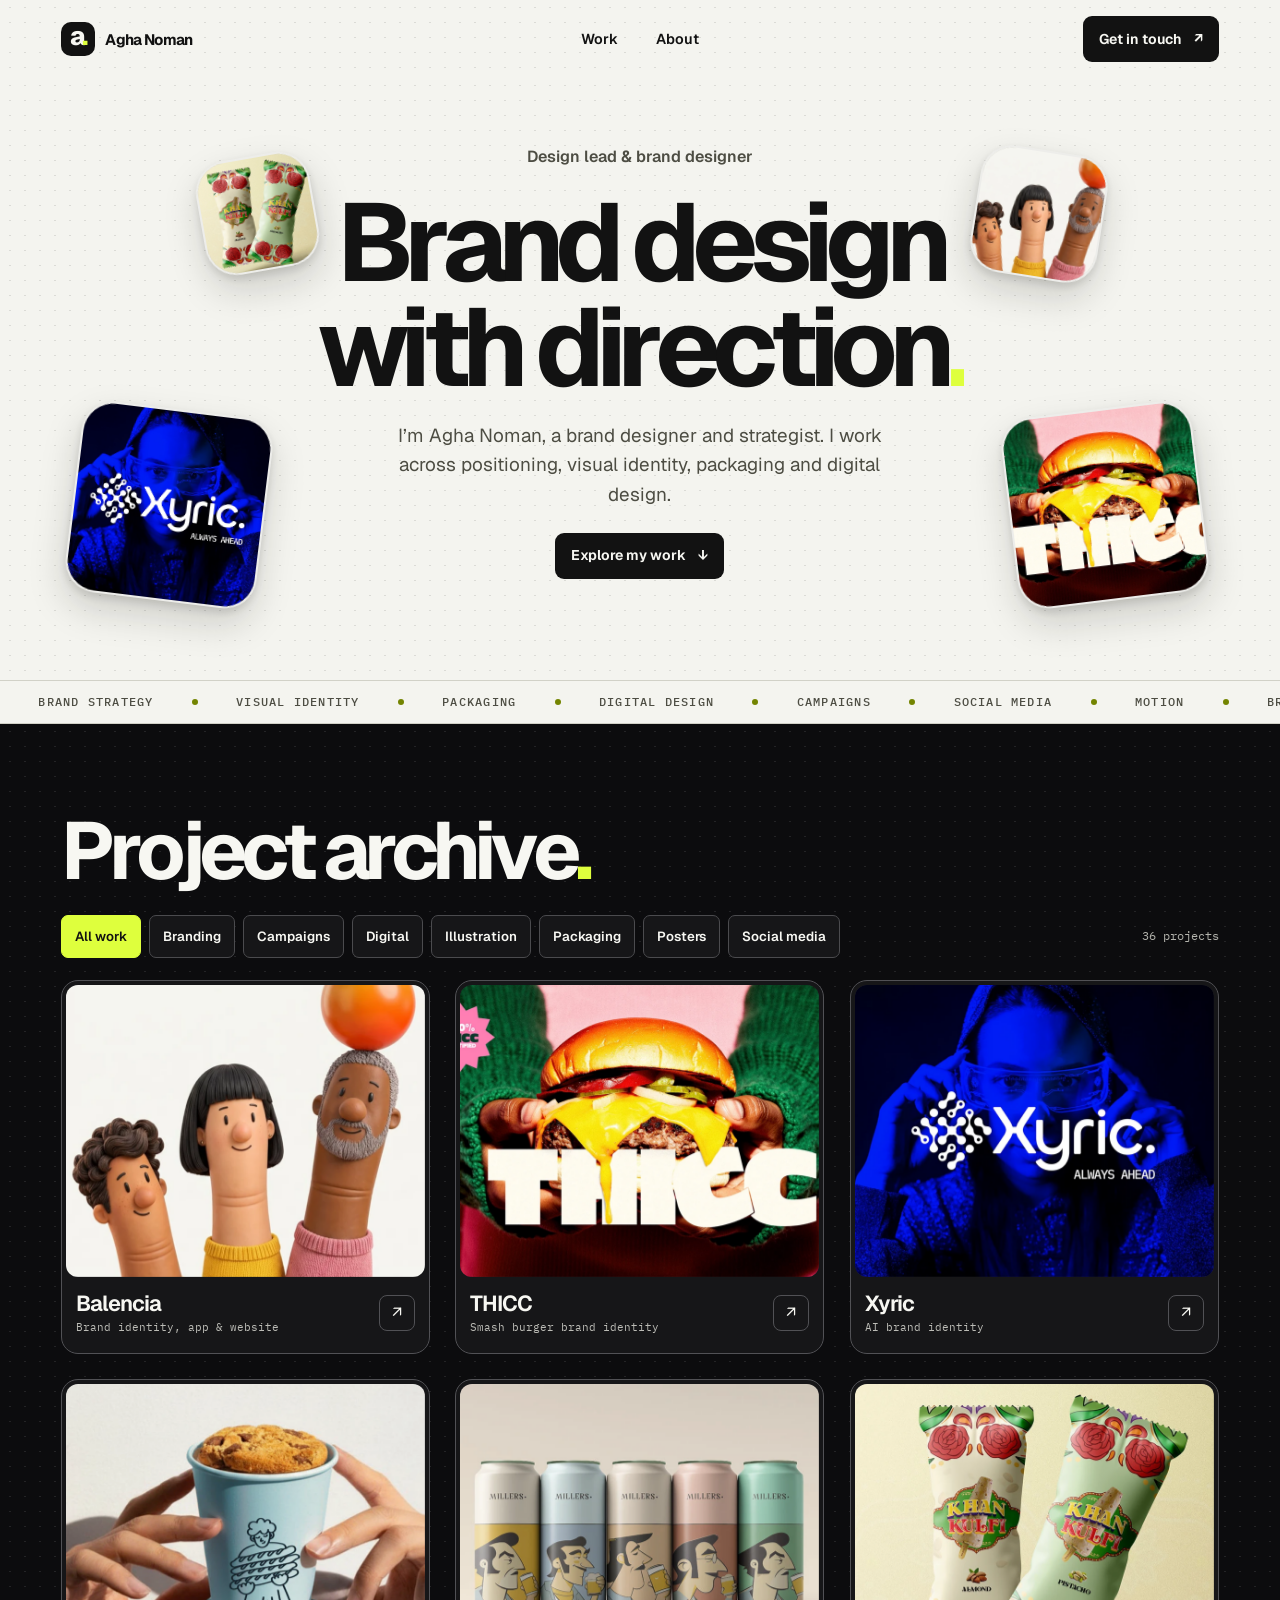
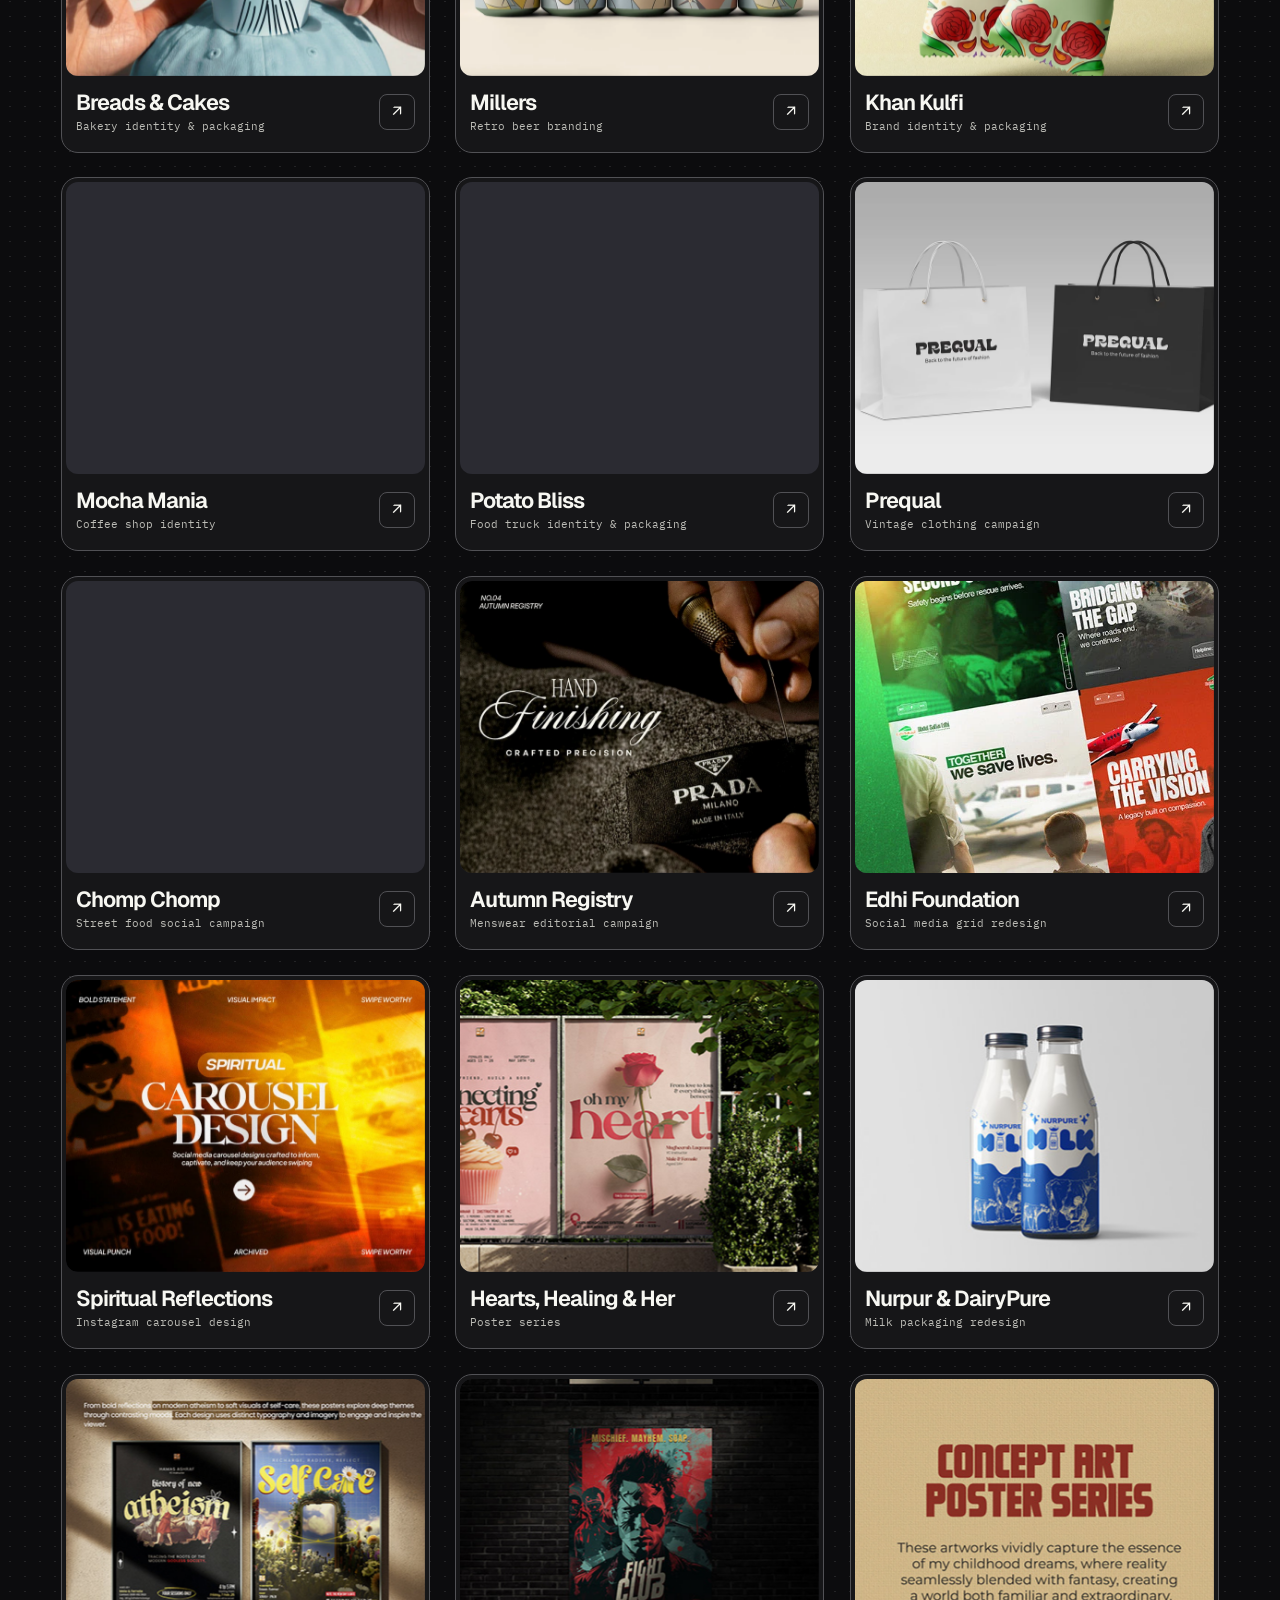
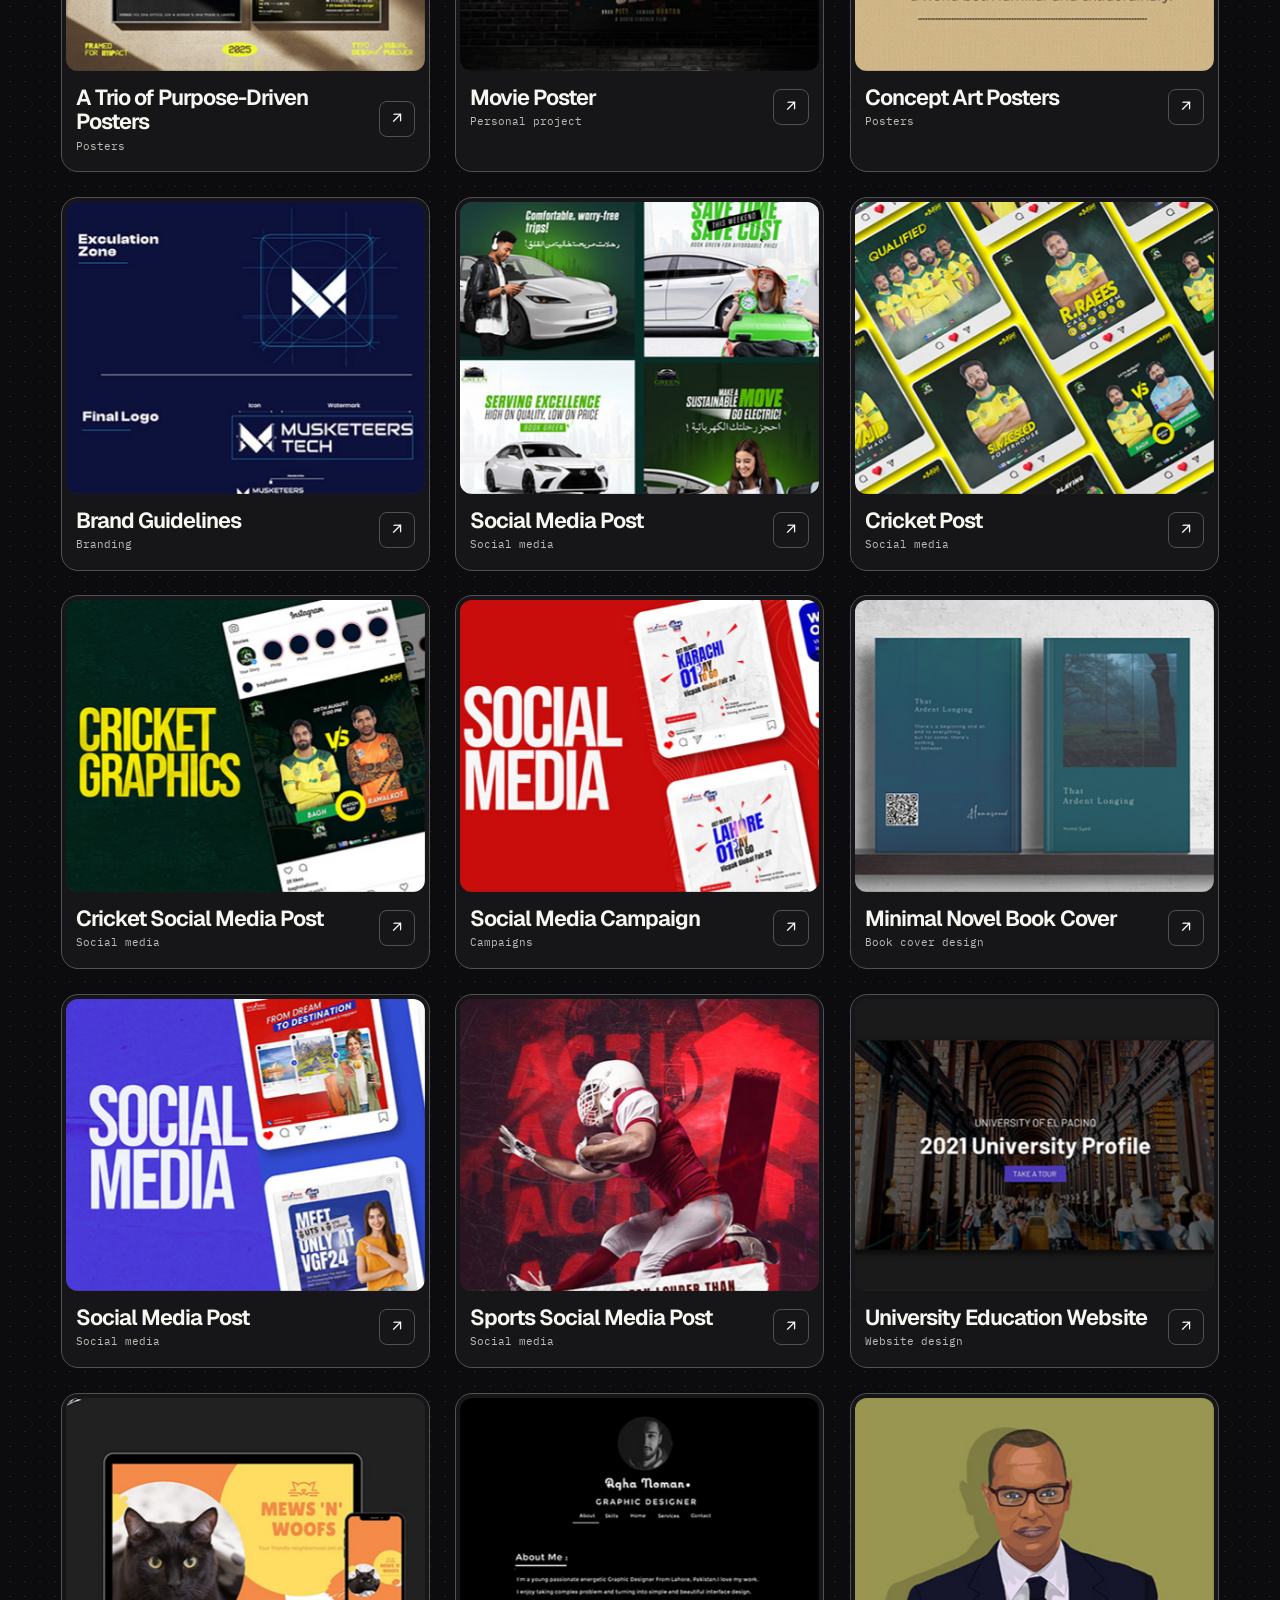
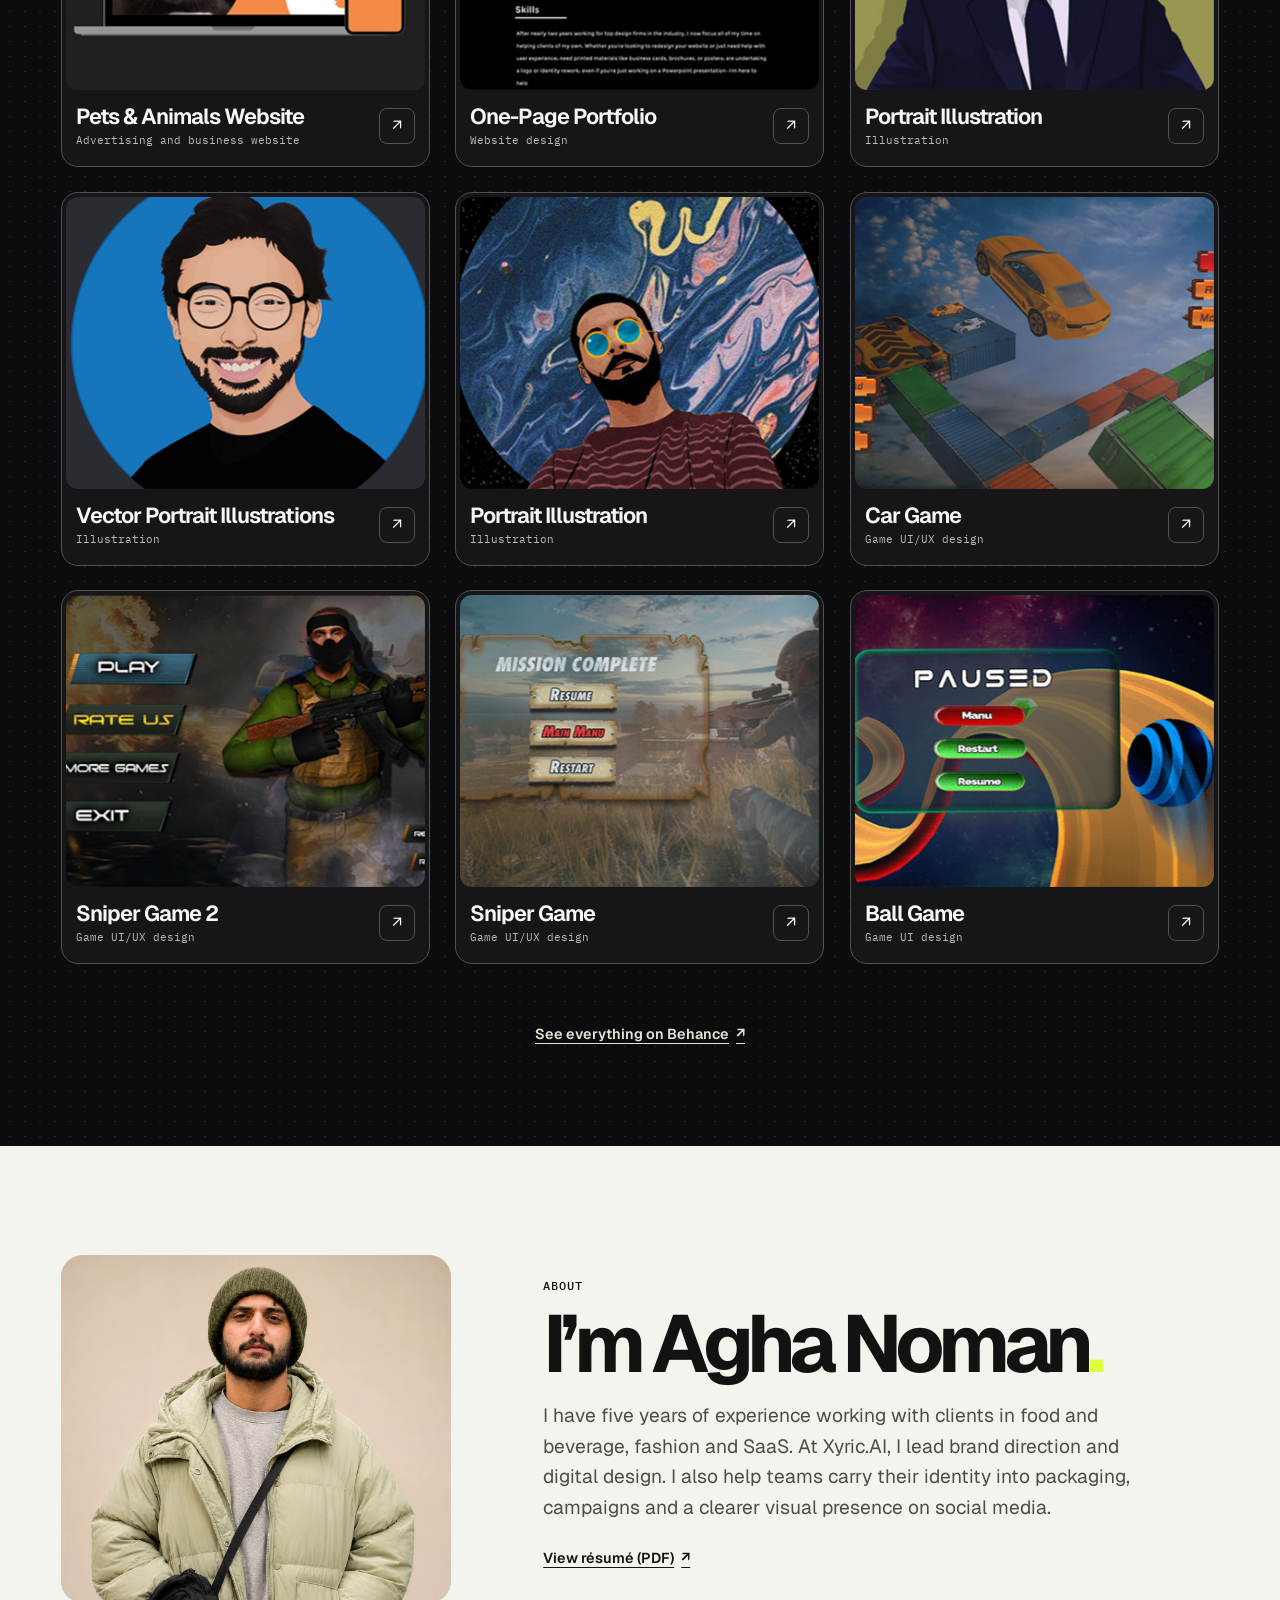
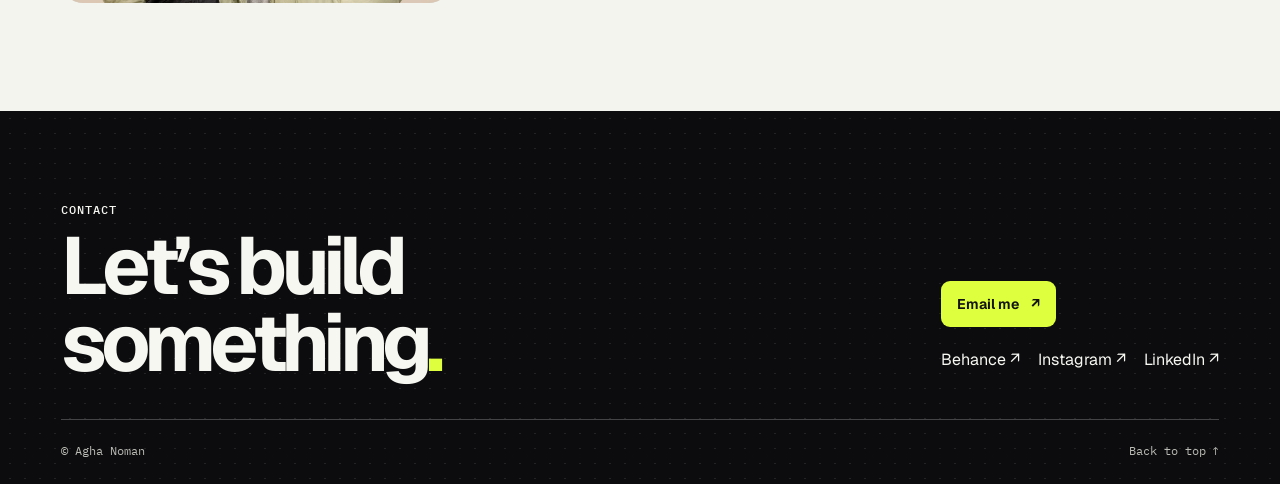
==== commit c5a6502c: "udated" ====
--- a/index.html
+++ b/index.html
@@ -3,858 +3,86 @@
 <head>
   <meta charset="utf-8">
   <meta name="viewport" content="width=device-width, initial-scale=1">
-  <meta name="theme-color" content="#f7f4ec">
-  <title>Agha Noman | Brand Designer</title>
-  <meta name="description" content="Agha Noman is a brand designer in Lahore, Pakistan, working across identity, packaging, digital products and campaigns.">
-  <meta property="og:title" content="Agha Noman | Brand Designer">
-  <meta property="og:description" content="Brand identity, packaging, digital design and campaigns. Based in Lahore, working with clients in Pakistan and the UAE.">
-  <meta property="og:image" content="https://aghacreates.github.io/img/balencia-wide.webp">
+  <meta name="description" content="Agha Noman is a brand designer and strategist with five years of experience across food, fashion and SaaS. Explore brand direction, visual identity, packaging and digital design work.">
+  <meta name="theme-color" content="#f4f4ef">
+  <title>Agha Noman — Brand Designer</title>
+  <link rel="icon" href="./assets/agha-noman-icon.png" type="image/png" sizes="64x64">
   <link rel="preconnect" href="https://fonts.googleapis.com">
   <link rel="preconnect" href="https://fonts.gstatic.com" crossorigin>
-  <link rel="stylesheet" href="https://fonts.googleapis.com/css2?family=Geist:wght@400;500;600;700&family=Instrument+Serif:ital@0;1&display=swap">
-  <style>
-    :root {
-      color-scheme: light;
-      --paper: #f7f4ec;
-      --ink: #211e18;
-      --muted: #605b50;
-      --line: #d3cdc0;
-      --accent: #a53d25;
-      --orange: #ff7953;
-      --sans: Geist, Arial, sans-serif;
-      --serif: 'Instrument Serif', Georgia, serif;
-      --gutter: clamp(20px, 4.5vw, 72px);
-      --nav-offset: 96px;
-      font-family: var(--sans);
-      background: var(--paper);
-      color: var(--ink);
-    }
-
-    *, *::before, *::after { box-sizing: border-box; }
-    body, h1, h2, h3, p, dl, dd { margin: 0; }
-    img { display: block; max-width: 100%; }
-    a { color: inherit; }
-    button { color: inherit; font: inherit; }
-    [hidden] { display: none !important; }
-    :focus-visible { outline: 2px solid currentColor; outline-offset: 5px; }
-    [tabindex="-1"]:focus { outline: none; }
-    [id] { scroll-margin-top: var(--nav-offset); }
-    .wrap { width: min(100% - 2 * var(--gutter), 1320px); margin-inline: auto; }
-    .eyebrow { font-size: .72rem; font-weight: 700; letter-spacing: .115em; line-height: 1.45; text-transform: uppercase; }
-    .skip-link { position: fixed; z-index: 20; inset: .75rem auto auto .75rem; padding: .8rem 1rem; transform: translateY(-200%); background: var(--ink); color: var(--paper); }
-    .skip-link:focus { transform: none; }
-    h1, h2 { letter-spacing: -.072em; line-height: .97; font-weight: 600; }
-    h1 em, h2 em { font-family: var(--serif); font-size: 1.17em; font-weight: 400; letter-spacing: -.04em; }
-
-    .site-header { position: sticky; top: 0; z-index: 5; background: var(--paper); border-bottom: 1px solid var(--line); }
-    .header-inner { min-height: 74px; display: grid; grid-template-columns: 1fr auto 1fr; align-items: center; gap: 22px; }
-    .wordmark { justify-self: start; font-size: 1.32rem; font-weight: 700; letter-spacing: -.065em; text-decoration: none; white-space: nowrap; }
-    .wordmark span { color: var(--accent); }
-    .main-nav { display: flex; align-items: center; gap: clamp(18px, 3vw, 44px); }
-    .main-nav a, .header-contact { text-decoration: none; font-size: .86rem; font-weight: 600; }
-    .main-nav a { display: flex; min-height: 44px; align-items: center; }
-    .main-nav a:hover { text-decoration: underline; text-underline-offset: .27em; }
-    .header-contact { justify-self: end; display: inline-flex; gap: .65rem; align-items: center; min-height: 44px; padding: .45rem .9rem; border: 1px solid var(--line); border-radius: 100px; white-space: nowrap; }
-    .header-contact:hover { border-color: var(--ink); }
-
-    .hero { display: grid; grid-template-columns: minmax(0, .86fr) minmax(0, 1fr); gap: clamp(30px, 5vw, 82px); align-items: center; padding-block: clamp(50px, 6.7vw, 105px) clamp(58px, 7vw, 110px); }
-    .hero-kicker { display: flex; align-items: center; gap: 10px; color: var(--muted); margin-bottom: 24px; }
-    .hero-kicker::before { content: ''; width: 7px; height: 7px; background: var(--accent); border-radius: 50%; }
-    .hero h1 { font-size: clamp(52px, 6.5vw, 104px); }
-    .hero h1 em { color: var(--accent); }
-    .hero-intro { max-width: 33ch; margin-block: 26px; font-size: clamp(1rem, 1.45vw, 1.22rem); line-height: 1.57; color: var(--muted); }
-    .button { display: inline-flex; width: fit-content; min-height: 48px; justify-content: center; align-items: center; gap: 1.05rem; padding: .72rem 1.13rem; border-radius: 100px; border: 1px solid currentColor; font-size: .88rem; font-weight: 600; line-height: 1.25; text-decoration: none; }
-    .button-dark { background: var(--ink); color: var(--paper); border-color: var(--ink); }
-    .button:hover { background: var(--ink); color: var(--paper); }
-    .button-dark:hover { background: var(--accent); border-color: var(--accent); }
-    .button-dark:focus-visible { outline-color: var(--ink); }
-    .hero-project, .project-card { display: block; text-decoration: none; min-width: 0; }
-    .hero-image, .project-image { position: relative; overflow: hidden; background: var(--image-bg, #e46d27); }
-    .hero-image { aspect-ratio: 1.47; }
-    .hero-image img, .project-image img { width: 100%; height: 100%; object-fit: cover; transition: transform 340ms ease; }
-    .hero-caption, .project-meta { display: flex; justify-content: space-between; align-items: center; gap: 18px; }
-    .hero-caption { padding-block: 15px 3px; }
-    .hero-caption .eyebrow { display: block; color: var(--muted); margin-bottom: 4px; }
-    .hero-caption strong { font-size: clamp(1.3rem, 2vw, 1.75rem); font-weight: 600; letter-spacing: -.05em; }
-    .card-arrow { display: grid; flex: 0 0 auto; place-items: center; width: 44px; height: 44px; border: 1px solid var(--line); border-radius: 50%; font-size: 1.25rem; line-height: 1; transition: background-color 170ms ease, color 170ms ease, border-color 170ms ease; }
-    .hero-project:is(:hover, :focus-visible) .card-arrow, .project-card:is(:hover, :focus-visible) .card-arrow, .next-project:is(:hover, :focus-visible) .card-arrow { background: var(--ink); color: var(--paper); border-color: var(--ink); }
-    @media (hover: hover) {
-      .hero-project:hover img, .project-card:hover img { transform: scale(1.035); }
-    }
-
-    .work { border-top: 1px solid var(--line); padding-block: clamp(28px, 3.5vw, 50px) clamp(65px, 9vw, 132px); }
-    .section-heading { display: flex; align-items: baseline; justify-content: space-between; flex-wrap: wrap; gap: 13px 25px; }
-    .section-heading h2, .about h2 { font-size: clamp(40px, 5.7vw, 82px); }
-    .work-count { font-size: .86rem; color: var(--muted); white-space: nowrap; }
-    .filters { display: flex; flex-wrap: wrap; gap: 8px; margin-block: 27px 30px; }
-    .filters button, .copy-button { min-height: 44px; background: transparent; border: 1px solid var(--line); border-radius: 100px; padding: .5rem .88rem; font-size: .83rem; font-weight: 600; cursor: pointer; }
-    .filters button:hover { border-color: var(--ink); }
-    .filters button[aria-pressed="true"] { background: var(--ink); color: var(--paper); border-color: var(--ink); }
-    .filters button:focus-visible { outline-color: var(--ink); }
-    .project-grid { display: grid; grid-template-columns: repeat(2, minmax(0, 1fr)); gap: clamp(28px, 3.9vw, 57px) clamp(16px, 2.45vw, 36px); margin-top: 25px; }
-    .project-image { aspect-ratio: 1.56; }
-    .project-meta { padding-block: 14px 2px; }
-    .project-meta h3 { font-size: clamp(1.33rem, 2.35vw, 2.1rem); letter-spacing: -.055em; font-weight: 600; line-height: 1.08; }
-    .project-meta p { font-size: .88rem; line-height: 1.5; color: var(--muted); margin-top: 5px; }
-    .archive { display: flex; flex-direction: column; justify-content: center; align-self: stretch; background: #eee9dc; padding: clamp(22px, 4vw, 60px); }
-    .archive h3 { font-size: clamp(1.65rem, 3.1vw, 2.7rem); letter-spacing: -.055em; line-height: 1; font-weight: 600; }
-    .archive-links { margin-block: 20px; border-top: 1px solid var(--line); }
-    .archive-links a { display: grid; grid-template-columns: 58px 1fr auto; align-items: center; gap: 12px; padding-block: 10px; border-bottom: 1px solid var(--line); text-decoration: none; }
-    .archive-links img { width: 58px; height: 44px; object-fit: cover; }
-    .archive-links a:hover strong { text-decoration: underline; text-underline-offset: .18em; }
-    .archive-links small { display: block; color: var(--muted); margin-top: 3px; }
-    .text-link { display: inline-flex; width: fit-content; min-height: 44px; gap: .45em; align-items: center; font-size: .91rem; font-weight: 600; text-underline-offset: .24em; }
-    .text-link:hover { text-decoration-thickness: 2px; }
-
-    .services { background: var(--ink); color: var(--paper); padding-block: clamp(55px, 8.6vw, 126px); }
-    .services-layout { display: grid; grid-template-columns: .84fr 1fr; gap: clamp(30px, 7vw, 110px); }
-    .services h2, .contact h2 { font-size: clamp(52px, 7.1vw, 108px); margin-block: 18px 24px; }
-    .services h2 em { color: var(--orange); }
-    .services-heading > p:last-child, .service-list p { color: #d1c9ba; line-height: 1.55; }
-    .services-heading > p:last-child { max-width: 29ch; }
-    .service-list { border-top: 1px solid #5c554a; }
-    .service-list article { border-bottom: 1px solid #5c554a; padding-block: 18px; }
-    .service-list h3 { margin-bottom: 6px; font-size: clamp(1.17rem, 2.1vw, 1.55rem); font-weight: 600; letter-spacing: -.04em; }
-    .service-list p { font-size: .93rem; }
-
-    .about { display: grid; grid-template-columns: minmax(0, .83fr) minmax(0, 1fr); align-items: center; gap: clamp(28px, 7vw, 105px); padding-block: clamp(55px, 9vw, 132px); }
-    .portrait { width: 100%; height: auto; aspect-ratio: 1.12; object-fit: cover; object-position: center 37%; background: #d8d0c2; }
-    .about h2 { margin-block: 12px 21px; }
-    .about-copy > p:not(.eyebrow) { max-width: 45ch; color: var(--muted); font-size: clamp(1rem, 1.4vw, 1.13rem); line-height: 1.6; margin-bottom: .9em; }
-    .resume { padding-block: clamp(28px, 4vw, 57px) clamp(55px, 8vw, 118px); border-top: 1px solid var(--line); }
-    .resume .section-heading { align-items: center; }
-    .experience { list-style: none; padding: 0; margin: 24px 0 0; border-top: 1px solid var(--line); }
-    .experience li { display: grid; grid-template-columns: 1fr 1fr minmax(100px, .53fr); gap: 7px 20px; align-items: center; padding-block: 17px; border-bottom: 1px solid var(--line); }
-    .experience strong { font-weight: 600; }
-    .experience li > span:last-child { text-align: right; color: var(--muted); font-size: .88rem; }
-    .experience small { color: var(--accent); font-size: .72rem; font-weight: 700; margin-left: 4px; }
-
-    .contact { background: var(--orange); padding-block: clamp(50px, 7.5vw, 110px) 34px; }
-    .contact h2 { margin-bottom: 24px; }
-    .contact-email { display: flex; flex-wrap: wrap; align-items: center; gap: 10px 17px; }
-    .contact-email a { font-size: clamp(.98rem, 2.3vw, 1.6rem); font-weight: 600; text-underline-offset: .22em; overflow-wrap: anywhere; }
-    .copy-button { border-color: var(--ink); }
-    .copy-button:hover { background: var(--ink); color: var(--paper); }
-    .copy-status { min-height: 1.15em; padding-top: 6px; font-size: .85rem; }
-    .socials { display: flex; flex-wrap: wrap; gap: 3px 28px; border-top: 1px solid #9a462f; margin-top: 28px; padding-top: 9px; }
-    .socials a, .footer-inner a { display: inline-flex; align-items: center; gap: 6px; min-height: 44px; text-decoration: none; font-size: .88rem; font-weight: 600; }
-    .socials a:hover, .footer-inner a:hover { text-decoration: underline; text-underline-offset: .23em; }
-    .site-footer { background: var(--ink); color: var(--paper); }
-    .footer-inner { display: flex; align-items: center; justify-content: space-between; flex-wrap: wrap; gap: 4px 16px; min-height: 64px; font-size: .85rem; }
-
-    .case { display: none; }
-    .case:target, .case.is-open { display: block; }
-    body:has(.case:target) .home { display: none; }
-    body.in-case .home { display: none; }
-    .case-nav { display: flex; justify-content: space-between; align-items: center; gap: 12px; padding-block: 12px; border-bottom: 1px solid var(--line); }
-    .case-heading { display: grid; grid-template-columns: minmax(0, 1.4fr) minmax(0, .75fr); align-items: end; gap: clamp(26px, 6vw, 90px); padding-block: clamp(42px, 7vw, 96px) clamp(35px, 5vw, 74px); }
-    .case-heading h1 { font-size: clamp(45px, 8.1vw, 116px); overflow-wrap: anywhere; }
-    .case-heading p { max-width: 53ch; color: var(--muted); font-size: clamp(1rem, 1.65vw, 1.27rem); line-height: 1.6; margin-top: 22px; }
-    .case-spec { border-top: 1px solid var(--line); }
-    .case-spec > div { display: grid; grid-template-columns: 85px 1fr; gap: 8px; border-bottom: 1px solid var(--line); padding-block: 9px; font-size: .88rem; line-height: 1.45; }
-    .case-spec dt { color: var(--muted); }
-    .case-gallery { width: min(100% - 2 * var(--gutter), 1100px); margin-inline: auto; background: var(--image-bg); }
-    .case-gallery img { width: 100%; height: auto; }
-    .case-end { padding-block: clamp(35px, 7vw, 86px); }
-    .case-actions { border: 0; flex-wrap: wrap; padding-block: 0; }
-    .next-project { display: flex; align-items: center; justify-content: space-between; gap: 14px; border-block: 1px solid var(--line); padding-block: 25px; margin-bottom: 12px; text-decoration: none; }
-    .next-project .eyebrow { display: block; color: var(--muted); margin-bottom: 12px; }
-    .next-project h2 { font-size: clamp(35px, 6vw, 76px); }
-
-    @media (max-width: 880px) {
-      .hero { gap: 28px; }
-      .hero h1 { font-size: clamp(43px, 7vw, 74px); }
-      .hero-image { aspect-ratio: 1.13; }
-    }
-
-    @media (max-width: 680px) {
-      :root { --nav-offset: 114px; }
-      .header-inner { grid-template-columns: 1fr auto; min-height: auto; gap: 0 14px; padding-top: 6px; }
-      .header-contact { grid-row: 1; grid-column: 2; }
-      .main-nav { grid-row: 2; grid-column: 1 / -1; justify-content: space-between; gap: 8px; }
-      .main-nav a { font-size: .8rem; }
-      .hero, .services-layout, .about, .case-heading { grid-template-columns: 1fr; }
-      .hero { gap: 32px; padding-block: 38px 52px; }
-      .hero h1 { font-size: clamp(49px, 11.4vw, 76px); }
-      .hero-kicker { margin-bottom: 17px; }
-      .hero-intro { margin-block: 18px 22px; }
-      .hero-image { aspect-ratio: 1.58; }
-      .hero-caption { padding-top: 10px; }
-      .project-grid { grid-template-columns: 1fr; }
-      .portrait { max-width: 460px; }
-      .experience li { grid-template-columns: minmax(0, 1fr) minmax(0, .85fr); }
-      .experience li > span:last-child { grid-column: 1; grid-row: 2; text-align: left; }
-      .experience li > span:nth-child(2) { grid-column: 2; grid-row: 1 / 3; font-size: .9rem; }
-      .case-gallery { width: 100%; }
-    }
-
-    @media (prefers-reduced-motion: reduce) {
-      *, *::before, *::after { transition-duration: 0s !important; }
-      .hero-project:hover img, .project-card:hover img { transform: none; }
-    }
-  </style>
+  <link rel="stylesheet" href="https://fonts.googleapis.com/css2?family=Geist:wght@400;500;600;700;800&family=IBM+Plex+Mono:wght@400;500;600&display=swap">
+  <link rel="stylesheet" href="./style.css">
+  <script src="./projects.js" defer></script>
+  <script src="./site.js" defer></script>
+  <script src="./motion.js" defer></script>
 </head>
 <body>
-  <a class="skip-link" href="#content">Skip to content</a>
-  <header class="site-header">
-    <div class="wrap header-inner">
-      <a class="wordmark" href="#home">Agha Noman<span aria-hidden="true">.</span></a>
-      <nav class="main-nav" aria-label="Main navigation">
-        <a href="#work">Work</a><a href="#services">Services</a><a href="#about">About</a><a href="#resume">Résumé</a>
-      </nav>
-      <a class="header-contact" href="#contact">Contact <span aria-hidden="true">↗</span></a>
-    </div>
-  </header>
-
-  <main id="content" tabindex="-1">
-    <div class="home" id="home">
-      <section class="hero wrap" aria-labelledby="hero-title">
+  <a class="skip" href="#main">Skip to content</a>
+  <div class="intro-shell" id="top">
+    <header class="wrap header">
+      <a class="wordmark" href="#top"><span class="mark" aria-hidden="true">a<span>.</span></span> Agha Noman</a>
+      <nav class="nav" aria-label="Main navigation"><a href="#work">Work</a><a href="#about">About</a></nav>
+      <a class="button button-black header-contact" href="#contact">Get in touch <span aria-hidden="true">↗</span></a>
+    </header>
+  </div>
+  <main id="main" tabindex="-1">
+    <div class="intro-shell">
+      <section class="wrap hero" aria-labelledby="hero-heading">
         <div class="hero-copy">
-          <p class="eyebrow hero-kicker">Brand designer based in Lahore</p>
-          <h1 id="hero-title">Brands built<br><em>for real life.</em></h1>
-          <p class="hero-intro">I’m Agha Noman. I design brand identities and bring them to life across packaging, websites, apps and campaigns.</p>
-          <a class="button button-dark" href="#work">Explore my work <span aria-hidden="true">↓</span></a>
+          <p class="hero-role">Design lead &amp; brand designer</p>
+          <h1 id="hero-heading">Brand design<br>with direction<span>.</span></h1>
+          <p class="hero-text">I’m Agha Noman, a brand designer and strategist. I work across positioning, visual identity, packaging and digital design.</p>
+          <a class="button button-black" href="#work">Explore my work <span aria-hidden="true">↓</span></a>
         </div>
-        <a class="hero-project" href="#p-balencia">
-          <div class="hero-image"><img src="img/balencia-wide.webp" alt="Balencia billboard with two runners and the line ‘Life at your fingertips’" width="1440" height="720" fetchpriority="high" decoding="async"></div>
-          <div class="hero-caption">
-            <div><span class="eyebrow">Featured project</span><strong>Balencia</strong></div>
-            <span class="card-arrow"><span aria-hidden="true">↗</span></span>
-          </div>
-        </a>
+        <div class="hero-tiles" aria-label="Featured projects"></div>
       </section>
-
-      <section class="work wrap" id="work" aria-labelledby="work-title">
-        <div class="section-heading"><h2 id="work-title" tabindex="-1">Selected work</h2><p class="work-count" role="status">11 projects</p></div>
-        <div class="filters" role="group" aria-label="Filter projects" hidden>
-          <button type="button" data-filter="all" aria-pressed="true">All work</button>
-          <button type="button" data-filter="Branding" aria-pressed="false">Branding</button>
-          <button type="button" data-filter="Packaging" aria-pressed="false">Packaging</button>
-          <button type="button" data-filter="Web &amp; App" aria-pressed="false">Web &amp; app</button>
-          <button type="button" data-filter="Social Media" aria-pressed="false">Social media</button>
-          <button type="button" data-filter="Campaigns" aria-pressed="false">Campaigns</button>
+      <div class="ticker" aria-label="Services: brand strategy, visual identity, packaging, digital design, campaigns, social media, motion">
+        <div class="ticker-track" aria-hidden="true">
+          <span>Brand strategy</span><span>Visual identity</span><span>Packaging</span><span>Digital design</span><span>Campaigns</span><span>Social media</span><span>Motion</span>
+          <span>Brand strategy</span><span>Visual identity</span><span>Packaging</span><span>Digital design</span><span>Campaigns</span><span>Social media</span><span>Motion</span>
         </div>
-        <div class="project-grid">
-        <a class="project-card" href="#p-balencia" data-tags="Branding|Web &amp; App|Campaigns">
-          <div class="project-image" style="--image-bg:#F07A1A"><img src="img/balencia-cover.webp" alt="Balencia, Brand identity, app and website" loading="lazy" decoding="async"></div>
-          <div class="project-meta">
-            <div><h3>Balencia</h3><p>Brand identity, app and website</p></div>
-            <span class="card-arrow"><span aria-hidden="true">↗</span></span>
-          </div>
-        </a>
-        <a class="project-card" href="#p-xyric" data-tags="Branding|Social Media">
-          <div class="project-image" style="--image-bg:rgb(0,0,32)"><img src="img/xyric-cover.webp" alt="Xyric, Brand identity for an AI company" loading="lazy" decoding="async"></div>
-          <div class="project-meta">
-            <div><h3>Xyric</h3><p>Brand identity for an AI company <span aria-hidden="true">·</span> 2026</p></div>
-            <span class="card-arrow"><span aria-hidden="true">↗</span></span>
-          </div>
-        </a>
-        <a class="project-card" href="#p-thicc" data-tags="Branding|Campaigns">
-          <div class="project-image" style="--image-bg:rgb(36,62,23)"><img src="img/thicc-cover.webp" alt="THICC, Smash burger brand identity" loading="lazy" decoding="async"></div>
-          <div class="project-meta">
-            <div><h3>THICC</h3><p>Smash burger brand identity <span aria-hidden="true">·</span> 2026</p></div>
-            <span class="card-arrow"><span aria-hidden="true">↗</span></span>
-          </div>
-        </a>
-        <a class="project-card" href="#p-khan-kulfi" data-tags="Branding|Packaging">
-          <div class="project-image" style="--image-bg:rgb(252,243,180)"><img src="img/khan-kulfi-cover.webp" alt="Khan Kulfi, Brand identity and packaging" loading="lazy" decoding="async"></div>
-          <div class="project-meta">
-            <div><h3>Khan Kulfi</h3><p>Brand identity and packaging <span aria-hidden="true">·</span> 2025</p></div>
-            <span class="card-arrow"><span aria-hidden="true">↗</span></span>
-          </div>
-        </a>
-        <a class="project-card" href="#p-millers" data-tags="Branding|Packaging">
-          <div class="project-image" style="--image-bg:rgb(228,211,188)"><img src="img/millers-cover.webp" alt="Millers, Retro minimalist beer branding" loading="lazy" decoding="async"></div>
-          <div class="project-meta">
-            <div><h3>Millers</h3><p>Retro minimalist beer branding <span aria-hidden="true">·</span> 2024</p></div>
-            <span class="card-arrow"><span aria-hidden="true">↗</span></span>
-          </div>
-        </a>
-        <a class="project-card" href="#p-bakery" data-tags="Branding|Packaging">
-          <div class="project-image" style="--image-bg:rgb(235,234,224)"><img src="img/bakery-cover.webp" alt="Breads &amp; Cakes, Bakery branding and packaging" loading="lazy" decoding="async"></div>
-          <div class="project-meta">
-            <div><h3>Breads &amp; Cakes</h3><p>Bakery branding and packaging <span aria-hidden="true">·</span> 2025</p></div>
-            <span class="card-arrow"><span aria-hidden="true">↗</span></span>
-          </div>
-        </a>
-        <a class="project-card" href="#p-mocha-mania" data-tags="Branding|Packaging">
-          <div class="project-image" style="--image-bg:rgb(230,241,247)"><img src="img/mocha-mania-cover.webp" alt="Mocha Mania, Coffee shop branding" loading="lazy" decoding="async"></div>
-          <div class="project-meta">
-            <div><h3>Mocha Mania</h3><p>Coffee shop branding <span aria-hidden="true">·</span> 2024</p></div>
-            <span class="card-arrow"><span aria-hidden="true">↗</span></span>
-          </div>
-        </a>
-        <a class="project-card" href="#p-potato-bliss" data-tags="Branding|Packaging">
-          <div class="project-image" style="--image-bg:rgb(249,239,197)"><img src="img/potato-bliss-cover.webp" alt="Potato Bliss, Fries brand identity and packaging" loading="lazy" decoding="async"></div>
-          <div class="project-meta">
-            <div><h3>Potato Bliss</h3><p>Fries brand identity and packaging <span aria-hidden="true">·</span> 2024</p></div>
-            <span class="card-arrow"><span aria-hidden="true">↗</span></span>
-          </div>
-        </a>
-        <a class="project-card" href="#p-heritage-menswear" data-tags="Campaigns|Social Media">
-          <div class="project-image" style="--image-bg:rgb(6,4,1)"><img src="img/heritage-menswear-cover.webp" alt="Autumn Registry, Menswear editorial campaign" loading="lazy" decoding="async"></div>
-          <div class="project-meta">
-            <div><h3>Autumn Registry</h3><p>Menswear editorial campaign <span aria-hidden="true">·</span> 2026</p></div>
-            <span class="card-arrow"><span aria-hidden="true">↗</span></span>
-          </div>
-        </a>
-        <a class="project-card" href="#p-food-social" data-tags="Social Media|Campaigns">
-          <div class="project-image" style="--image-bg:rgb(254,3,0)"><img src="img/food-social-cover.webp" alt="Chomp Chomp, Social media campaign" loading="lazy" decoding="async"></div>
-          <div class="project-meta">
-            <div><h3>Chomp Chomp</h3><p>Social media campaign <span aria-hidden="true">·</span> 2025</p></div>
-            <span class="card-arrow"><span aria-hidden="true">↗</span></span>
-          </div>
-        </a>
-        <a class="project-card" href="#p-edhi" data-tags="Social Media">
-          <div class="project-image" style="--image-bg:rgb(50,65,37)"><img src="img/edhi-cover.webp" alt="Edhi Foundation, Social media grid revamp" loading="lazy" decoding="async"></div>
-          <div class="project-meta">
-            <div><h3>Edhi Foundation</h3><p>Social media grid revamp <span aria-hidden="true">·</span> 2025</p></div>
-            <span class="card-arrow"><span aria-hidden="true">↗</span></span>
-          </div>
-        </a>
-          <div class="archive">
-            <h3>More on Behance</h3>
-            <div class="archive-links">
-              <a href="https://www.behance.net/gallery/173054497/Brand-Campaign" target="_blank" rel="noopener"><img src="img/more-173054497-cover.webp" alt="" loading="lazy" decoding="async"><span><strong>Prequal</strong><small>Brand campaign</small></span><span aria-hidden="true">↗</span></a>
-              <a href="https://www.behance.net/gallery/241518257/Spiritual-Reflections-Instagram-Carousel-Design" target="_blank" rel="noopener"><img src="img/more-241518257-cover.webp" alt="" loading="lazy" decoding="async"><span><strong>Spiritual Reflections</strong><small>Instagram carousel</small></span><span aria-hidden="true">↗</span></a>
-            </div>
-            <a class="text-link" href="https://www.behance.net/aghanoman25" target="_blank" rel="noopener">View Behance profile <span aria-hidden="true">↗</span></a>
-          </div>
-        </div>
-      </section>
-
-      <section class="services" id="services" aria-labelledby="services-title">
-        <div class="wrap services-layout">
-          <div class="services-heading"><p class="eyebrow">Services</p><h2 id="services-title" tabindex="-1">From identity<br>to <em>rollout.</em></h2><p>Build the brand, then give it a consistent voice wherever customers meet it.</p></div>
-          <div class="service-list">
-            <article><h3>Brand identity &amp; packaging</h3><p>Positioning, visual identity, packaging systems and brand guidelines.</p></article>
-            <article><h3>Website &amp; app design</h3><p>Marketing websites, app interfaces and design systems that carry the identity into the product.</p></article>
-            <article><h3>Social media &amp; campaigns</h3><p>Campaign art direction, social templates and carousels your team can keep publishing.</p></article>
-            <article><h3>Motion graphics</h3><p>Logo animation, social motion and campaign edits.</p></article>
-          </div>
-        </div>
-      </section>
-
-      <section class="about wrap" id="about" aria-labelledby="about-title">
-        <img class="portrait" src="img/agha-noman.webp" alt="Portrait of Agha Noman" width="900" height="900" loading="lazy" decoding="async">
-        <div class="about-copy">
-          <p class="eyebrow">About</p><h2 id="about-title" tabindex="-1">I’m Agha Noman.</h2>
-          <p>I’m a brand designer based in Lahore, working with clients in Pakistan and the UAE. Over the past five years, I’ve designed for food, retail, fashion and technology brands.</p>
-          <p>As Design Lead at Xyric.AI, I shape brand direction and digital experiences. My agency and startup work has also included art direction, campaign design and mentoring junior designers.</p>
-          <a class="text-link" href="#resume">See my experience <span aria-hidden="true">↓</span></a>
-        </div>
-      </section>
-
-      <section class="resume wrap" id="resume" aria-labelledby="resume-title">
-        <div class="section-heading"><h2 id="resume-title" tabindex="-1">Experience</h2><a class="button" href="Agha-Noman-CV.pdf" target="_blank" rel="noopener">Download CV (PDF) <span aria-hidden="true">↓</span></a></div>
-        <ul class="experience">
-            <li><strong>Xyric.AI</strong><span>Design Lead <small>Current</small></span><span>Dubai, UAE</span></li>
-            <li><strong>Xeven Solutions</strong><span>Graphic Designer</span><span>Pakistan</span></li>
-            <li><strong>Muffle</strong><span>Lead Graphic Designer</span><span>Lahore, Pakistan</span></li>
-            <li><strong>YouthClub</strong><span>Senior Graphic Designer</span><span>Lahore, Pakistan</span></li>
-            <li><strong>Kashmir Premier League</strong><span>Graphic Designer</span><span>Pakistan</span></li>
-            <li><strong>Elite High School</strong><span>Graphic Designer</span><span>Ontario, Canada</span></li>
-        </ul>
-      </section>
-
-      <section class="contact" id="contact" aria-labelledby="contact-title">
-        <div class="wrap contact-inner">
-          <p class="eyebrow">Contact</p><h2 id="contact-title" tabindex="-1">Have a brand<br>to <em>build?</em></h2>
-          <div class="contact-email"><a href="mailto:aghanomaninstagram@gmail.com" id="email">aghanomaninstagram@gmail.com</a><button type="button" class="copy-button" hidden>Copy email</button></div>
-          <p class="copy-status" role="status"></p>
-          <div class="socials" aria-label="Social links">
-            <a href="https://wa.me/923101451213" target="_blank" rel="noopener">WhatsApp <span aria-hidden="true">↗</span></a>
-            <a href="https://www.instagram.com/agha_noman/" target="_blank" rel="noopener">Instagram <span aria-hidden="true">↗</span></a>
-            <a href="https://www.linkedin.com/in/agha-noman-385965202/" target="_blank" rel="noopener">LinkedIn <span aria-hidden="true">↗</span></a>
-            <a href="https://www.behance.net/aghanoman25" target="_blank" rel="noopener">Behance <span aria-hidden="true">↗</span></a>
-          </div>
-        </div>
-      </section>
+      </div>
     </div>
 
-    <article class="case" id="p-balencia" aria-labelledby="p-balencia-title">
-      <div class="wrap">
-        <nav class="case-nav" aria-label="Case study navigation">
-          <a class="text-link" href="#work"><span aria-hidden="true">←</span> All work</a>
-          <a class="text-link" href="#contact">Start a project <span aria-hidden="true">↗</span></a>
-        </nav>
-        <header class="case-heading">
-          <div><h1 id="p-balencia-title" tabindex="-1">Balencia</h1><p>Balencia is a wellbeing app designed to fit into everyday life. I built its identity around three rising fingertips, with Cia, the in-app guide, balanced on top. A palette of paper, ink and orange and a cast of ten 3D characters tie together the five-tab app, marketing site and outdoor campaign.</p></div>
-          <dl class="case-spec"><div><dt>Client</dt><dd>Balencia</dd></div>
-            <div><dt>Discipline</dt><dd>Branding, Web &amp; App, Campaigns</dd></div>
-            <div><dt>Scope</dt><dd>Brand identity, Character system, App UI, Website, Outdoor campaign</dd></div></dl>
-        </header>
+  <section class="work" id="work" aria-labelledby="work-heading">
+    <div class="wrap">
+      <div class="work-heading">
+        <h2 id="work-heading">Project archive<span>.</span></h2>
       </div>
-      <div class="case-gallery" style="--image-bg:#F07A1A">
-        <img src="plates/balencia-01.webp" width="1440" height="1662" alt="Balencia presentation, part 1 of 29" loading="lazy" decoding="async">
-        <img src="plates/balencia-02.webp" width="1440" height="1264" alt="Balencia presentation, part 2 of 29" loading="lazy" decoding="async">
-        <img src="plates/balencia-03.webp" width="1440" height="1504" alt="Balencia presentation, part 3 of 29" loading="lazy" decoding="async">
-        <img src="plates/balencia-04.webp" width="1440" height="1148" alt="Balencia presentation, part 4 of 29" loading="lazy" decoding="async">
-        <img src="plates/balencia-05.webp" width="1440" height="1156" alt="Balencia presentation, part 5 of 29" loading="lazy" decoding="async">
-        <img src="plates/balencia-06.webp" width="1440" height="1144" alt="Balencia presentation, part 6 of 29" loading="lazy" decoding="async">
-        <img src="plates/balencia-07.webp" width="1440" height="1560" alt="Balencia presentation, part 7 of 29" loading="lazy" decoding="async">
-        <img src="plates/balencia-08.webp" width="1440" height="1717" alt="Balencia presentation, part 8 of 29" loading="lazy" decoding="async">
-        <img src="plates/balencia-09.webp" width="1440" height="1399" alt="Balencia presentation, part 9 of 29" loading="lazy" decoding="async">
-        <img src="plates/balencia-10.webp" width="1440" height="1906" alt="Balencia presentation, part 10 of 29" loading="lazy" decoding="async">
-        <img src="plates/balencia-11.webp" width="1440" height="1811" alt="Balencia presentation, part 11 of 29" loading="lazy" decoding="async">
-        <img src="plates/balencia-12.webp" width="1440" height="1358" alt="Balencia presentation, part 12 of 29" loading="lazy" decoding="async">
-        <img src="plates/balencia-13.webp" width="1440" height="1170" alt="Balencia presentation, part 13 of 29" loading="lazy" decoding="async">
-        <img src="plates/balencia-14.webp" width="1440" height="2017" alt="Balencia presentation, part 14 of 29" loading="lazy" decoding="async">
-        <img src="plates/balencia-15.webp" width="1440" height="1900" alt="Balencia presentation, part 15 of 29" loading="lazy" decoding="async">
-        <img src="plates/balencia-16.webp" width="1440" height="1769" alt="Balencia presentation, part 16 of 29" loading="lazy" decoding="async">
-        <img src="plates/balencia-17.webp" width="1440" height="1540" alt="Balencia presentation, part 17 of 29" loading="lazy" decoding="async">
-        <img src="plates/balencia-18.webp" width="1440" height="1541" alt="Balencia presentation, part 18 of 29" loading="lazy" decoding="async">
-        <img src="plates/balencia-19.webp" width="1440" height="1539" alt="Balencia presentation, part 19 of 29" loading="lazy" decoding="async">
-        <img src="plates/balencia-20.webp" width="1440" height="2061" alt="Balencia presentation, part 20 of 29" loading="lazy" decoding="async">
-        <img src="plates/balencia-21.webp" width="1440" height="1149" alt="Balencia presentation, part 21 of 29" loading="lazy" decoding="async">
-        <img src="plates/balencia-22.webp" width="1440" height="1974" alt="Balencia presentation, part 22 of 29" loading="lazy" decoding="async">
-        <img src="plates/balencia-23.webp" width="1440" height="1893" alt="Balencia presentation, part 23 of 29" loading="lazy" decoding="async">
-        <img src="plates/balencia-24.webp" width="1440" height="1774" alt="Balencia presentation, part 24 of 29" loading="lazy" decoding="async">
-        <img src="plates/balencia-25.webp" width="1440" height="1805" alt="Balencia presentation, part 25 of 29" loading="lazy" decoding="async">
-        <img src="plates/balencia-26.webp" width="1440" height="1284" alt="Balencia presentation, part 26 of 29" loading="lazy" decoding="async">
-        <img src="plates/balencia-27.webp" width="1440" height="1805" alt="Balencia presentation, part 27 of 29" loading="lazy" decoding="async">
-        <img src="plates/balencia-28.webp" width="1440" height="1881" alt="Balencia presentation, part 28 of 29" loading="lazy" decoding="async">
-        <img src="plates/balencia-29.webp" width="1440" height="694" alt="Balencia presentation, part 29 of 29" loading="lazy" decoding="async">
+      <div class="work-controls" hidden>
+        <div class="filters" role="group" aria-label="Filter projects"></div>
+        <p class="project-count" role="status"></p>
       </div>
-      <div class="wrap case-end">
-        <a class="next-project" href="#p-xyric">
-          <div><span class="eyebrow">Next project</span><h2>Xyric</h2></div>
-          <span class="card-arrow"><span aria-hidden="true">→</span></span>
-        </a>
-        <div class="case-nav case-actions"><a class="text-link" href="#work"><span aria-hidden="true">←</span> Back to selected work</a><a class="text-link" href="#contact">Start a project <span aria-hidden="true">↗</span></a></div>
+      <div class="project-grid"></div>
+      <div class="work-foot"><a class="text-link behance-link" href="https://www.behance.net/aghanoman25/projects" target="_blank" rel="noopener">See everything on Behance <span aria-hidden="true">↗</span></a></div>
+      <noscript><p>Explore the complete project gallery on <a href="https://www.behance.net/aghanoman25/projects">Behance</a>.</p></noscript>
+    </div>
+  </section>
+
+  <section class="about" id="about" aria-labelledby="about-heading">
+    <div class="wrap about-layout">
+      <div class="portrait"><img src="./assets/agha-noman-portrait.webp" alt="Agha Noman wearing an olive beanie and light puffer jacket" width="1254" height="1254" loading="lazy"></div>
+      <div class="about-copy">
+        <p class="eyebrow">About</p>
+        <h2 id="about-heading">I’m Agha Noman<span>.</span></h2>
+        <p>I have five years of experience working with clients in food and beverage, fashion and SaaS. At Xyric.AI, I lead brand direction and digital design. I also help teams carry their identity into packaging, campaigns and a clearer visual presence on social media.</p>
+        <a class="text-link" href="./Agha-Noman-Resume.pdf" target="_blank" rel="noopener">View résumé (PDF) <span aria-hidden="true">↗</span></a>
       </div>
-    </article>
-
-    <article class="case" id="p-xyric" aria-labelledby="p-xyric-title">
-      <div class="wrap">
-        <nav class="case-nav" aria-label="Case study navigation">
-          <a class="text-link" href="#work"><span aria-hidden="true">←</span> All work</a>
-          <a class="text-link" href="https://www.behance.net/gallery/248893669/Xyric-AI-Powered-Decision-Intelligence" target="_blank" rel="noopener">View on Behance <span aria-hidden="true">↗</span></a>
-        </nav>
-        <header class="case-heading">
-          <div><h1 id="p-xyric-title" tabindex="-1">Xyric</h1><p>Xyric helps businesses make decisions with data. Its mark combines an X with a network of connected nodes. Electric blue, lime and a graphic language drawn from the nodes carry the identity across signage, stationery, merchandise and social media.</p></div>
-          <dl class="case-spec"><div><dt>Client</dt><dd>Xyric.AI</dd></div>
-            <div><dt>Discipline</dt><dd>Branding, Social Media</dd></div>
-            <div><dt>Scope</dt><dd>Brand strategy, Logo system, Visual language, Signage and print, Merchandise</dd></div>
-            <div><dt>Year</dt><dd>2026</dd></div></dl>
-        </header>
-      </div>
-      <div class="case-gallery" style="--image-bg:rgb(0,0,32)">
-        <img src="plates/xyric-01.webp" width="1440" height="1361" alt="Xyric presentation, part 1 of 11" loading="lazy" decoding="async">
-        <img src="plates/xyric-02.webp" width="1440" height="1851" alt="Xyric presentation, part 2 of 11" loading="lazy" decoding="async">
-        <img src="plates/xyric-03.webp" width="1440" height="1550" alt="Xyric presentation, part 3 of 11" loading="lazy" decoding="async">
-        <img src="plates/xyric-04.webp" width="1440" height="1776" alt="Xyric presentation, part 4 of 11" loading="lazy" decoding="async">
-        <img src="plates/xyric-05.webp" width="1440" height="1949" alt="Xyric presentation, part 5 of 11" loading="lazy" decoding="async">
-        <img src="plates/xyric-06.webp" width="1440" height="1630" alt="Xyric presentation, part 6 of 11" loading="lazy" decoding="async">
-        <img src="plates/xyric-07.webp" width="1440" height="1883" alt="Xyric presentation, part 7 of 11" loading="lazy" decoding="async">
-        <img src="plates/xyric-08.webp" width="1440" height="1727" alt="Xyric presentation, part 8 of 11" loading="lazy" decoding="async">
-        <img src="plates/xyric-09.webp" width="1440" height="2027" alt="Xyric presentation, part 9 of 11" loading="lazy" decoding="async">
-        <img src="plates/xyric-10.webp" width="1440" height="1829" alt="Xyric presentation, part 10 of 11" loading="lazy" decoding="async">
-        <img src="plates/xyric-11.webp" width="1440" height="874" alt="Xyric presentation, part 11 of 11" loading="lazy" decoding="async">
-      </div>
-      <div class="wrap case-end">
-        <a class="next-project" href="#p-thicc">
-          <div><span class="eyebrow">Next project</span><h2>THICC</h2></div>
-          <span class="card-arrow"><span aria-hidden="true">→</span></span>
-        </a>
-        <div class="case-nav case-actions"><a class="text-link" href="#work"><span aria-hidden="true">←</span> Back to selected work</a><a class="text-link" href="#contact">Start a project <span aria-hidden="true">↗</span></a></div>
-      </div>
-    </article>
-
-    <article class="case" id="p-thicc" aria-labelledby="p-thicc-title">
-      <div class="wrap">
-        <nav class="case-nav" aria-label="Case study navigation">
-          <a class="text-link" href="#work"><span aria-hidden="true">←</span> All work</a>
-          <a class="text-link" href="https://www.behance.net/gallery/250041333/THICC-Smash-Burger-Brand-Identity" target="_blank" rel="noopener">View on Behance <span aria-hidden="true">↗</span></a>
-        </nav>
-        <header class="case-heading">
-          <div><h1 id="p-thicc-title" tabindex="-1">THICC</h1><p>THICC needed an identity with the same punch as its smash burgers. A heavy wordmark, the Eat Loud pattern and a palette of green, pink, cream and mustard set the tone. The brand book takes that idea into voice, campaign photography and merchandise.</p></div>
-          <dl class="case-spec"><div><dt>Client</dt><dd>THICC</dd></div>
-            <div><dt>Discipline</dt><dd>Branding, Campaigns</dd></div>
-            <div><dt>Scope</dt><dd>Brand story and positioning, Brand voice, Logo system, Campaign, Merchandise</dd></div>
-            <div><dt>Year</dt><dd>2026</dd></div></dl>
-        </header>
-      </div>
-      <div class="case-gallery" style="--image-bg:rgb(36,62,23)">
-        <img src="plates/thicc-01.webp" width="1440" height="1615" alt="THICC presentation, part 1 of 9" loading="lazy" decoding="async">
-        <img src="plates/thicc-02.webp" width="1440" height="1699" alt="THICC presentation, part 2 of 9" loading="lazy" decoding="async">
-        <img src="plates/thicc-03.webp" width="1440" height="1540" alt="THICC presentation, part 3 of 9" loading="lazy" decoding="async">
-        <img src="plates/thicc-04.webp" width="1440" height="1733" alt="THICC presentation, part 4 of 9" loading="lazy" decoding="async">
-        <img src="plates/thicc-05.webp" width="1440" height="1876" alt="THICC presentation, part 5 of 9" loading="lazy" decoding="async">
-        <img src="plates/thicc-06.webp" width="1440" height="1565" alt="THICC presentation, part 6 of 9" loading="lazy" decoding="async">
-        <img src="plates/thicc-07.webp" width="1440" height="2014" alt="THICC presentation, part 7 of 9" loading="lazy" decoding="async">
-        <img src="plates/thicc-08.webp" width="1440" height="1630" alt="THICC presentation, part 8 of 9" loading="lazy" decoding="async">
-        <img src="plates/thicc-09.webp" width="1440" height="492" alt="THICC presentation, part 9 of 9" loading="lazy" decoding="async">
-      </div>
-      <div class="wrap case-end">
-        <a class="next-project" href="#p-khan-kulfi">
-          <div><span class="eyebrow">Next project</span><h2>Khan Kulfi</h2></div>
-          <span class="card-arrow"><span aria-hidden="true">→</span></span>
-        </a>
-        <div class="case-nav case-actions"><a class="text-link" href="#work"><span aria-hidden="true">←</span> Back to selected work</a><a class="text-link" href="#contact">Start a project <span aria-hidden="true">↗</span></a></div>
-      </div>
-    </article>
-
-    <article class="case" id="p-khan-kulfi" aria-labelledby="p-khan-kulfi-title">
-      <div class="wrap">
-        <nav class="case-nav" aria-label="Case study navigation">
-          <a class="text-link" href="#work"><span aria-hidden="true">←</span> All work</a>
-          <a class="text-link" href="https://www.behance.net/gallery/221017541/Khan-Kulfi-Brand-Identity-Packaging" target="_blank" rel="noopener">View on Behance <span aria-hidden="true">↗</span></a>
-        </nav>
-        <header class="case-heading">
-          <div><h1 id="p-khan-kulfi-title" tabindex="-1">Khan Kulfi</h1><p>An ornate badge and hand-drawn roses give Khan Kulfi a visual identity rooted in its royal heritage. A colour-coded flavour system distinguishes pistachio, almond and sugar-free across stick wrappers and tubs.</p></div>
-          <dl class="case-spec"><div><dt>Client</dt><dd>Khan Kulfi</dd></div>
-            <div><dt>Discipline</dt><dd>Branding, Packaging</dd></div>
-            <div><dt>Scope</dt><dd>Logo, Illustration, Flavour system, Packaging</dd></div>
-            <div><dt>Year</dt><dd>2025</dd></div></dl>
-        </header>
-      </div>
-      <div class="case-gallery" style="--image-bg:rgb(252,243,180)">
-        <img src="plates/khan-kulfi-01.webp" width="1440" height="1176" alt="Khan Kulfi presentation, part 1 of 7" loading="lazy" decoding="async">
-        <img src="plates/khan-kulfi-02.webp" width="1440" height="1952" alt="Khan Kulfi presentation, part 2 of 7" loading="lazy" decoding="async">
-        <img src="plates/khan-kulfi-03.webp" width="1440" height="1921" alt="Khan Kulfi presentation, part 3 of 7" loading="lazy" decoding="async">
-        <img src="plates/khan-kulfi-04.webp" width="1440" height="1175" alt="Khan Kulfi presentation, part 4 of 7" loading="lazy" decoding="async">
-        <img src="plates/khan-kulfi-05.webp" width="1440" height="1630" alt="Khan Kulfi presentation, part 5 of 7" loading="lazy" decoding="async">
-        <img src="plates/khan-kulfi-06.webp" width="1440" height="1289" alt="Khan Kulfi presentation, part 6 of 7" loading="lazy" decoding="async">
-        <img src="plates/khan-kulfi-07.webp" width="1440" height="902" alt="Khan Kulfi presentation, part 7 of 7" loading="lazy" decoding="async">
-      </div>
-      <div class="wrap case-end">
-        <a class="next-project" href="#p-millers">
-          <div><span class="eyebrow">Next project</span><h2>Millers</h2></div>
-          <span class="card-arrow"><span aria-hidden="true">→</span></span>
-        </a>
-        <div class="case-nav case-actions"><a class="text-link" href="#work"><span aria-hidden="true">←</span> Back to selected work</a><a class="text-link" href="#contact">Start a project <span aria-hidden="true">↗</span></a></div>
-      </div>
-    </article>
-
-    <article class="case" id="p-millers" aria-labelledby="p-millers-title">
-      <div class="wrap">
-        <nav class="case-nav" aria-label="Case study navigation">
-          <a class="text-link" href="#work"><span aria-hidden="true">←</span> All work</a>
-          <a class="text-link" href="https://www.behance.net/gallery/199575317/Retro-Minimalist-Beer-Branding" target="_blank" rel="noopener">View on Behance <span aria-hidden="true">↗</span></a>
-        </nav>
-        <header class="case-heading">
-          <div><h1 id="p-millers-title" tabindex="-1">Millers</h1><p>Millers pairs a nostalgic illustrated character with a pared-back layout. The character anchors a five-colour can range and carries through to bottles, multipacks, kiosk posters, street signage and a launch billboard.</p></div>
-          <dl class="case-spec"><div><dt>Client</dt><dd>Millers</dd></div>
-            <div><dt>Discipline</dt><dd>Branding, Packaging</dd></div>
-            <div><dt>Scope</dt><dd>Identity, Character illustration, Can and bottle range, Out of home</dd></div>
-            <div><dt>Year</dt><dd>2024</dd></div></dl>
-        </header>
-      </div>
-      <div class="case-gallery" style="--image-bg:rgb(228,211,188)">
-        <img src="plates/millers-01.webp" width="1440" height="1860" alt="Millers presentation, part 1 of 5" loading="lazy" decoding="async">
-        <img src="plates/millers-02.webp" width="1440" height="1968" alt="Millers presentation, part 2 of 5" loading="lazy" decoding="async">
-        <img src="plates/millers-03.webp" width="1440" height="1612" alt="Millers presentation, part 3 of 5" loading="lazy" decoding="async">
-        <img src="plates/millers-04.webp" width="1440" height="1187" alt="Millers presentation, part 4 of 5" loading="lazy" decoding="async">
-        <img src="plates/millers-05.webp" width="1440" height="1916" alt="Millers presentation, part 5 of 5" loading="lazy" decoding="async">
-      </div>
-      <div class="wrap case-end">
-        <a class="next-project" href="#p-bakery">
-          <div><span class="eyebrow">Next project</span><h2>Breads &amp; Cakes</h2></div>
-          <span class="card-arrow"><span aria-hidden="true">→</span></span>
-        </a>
-        <div class="case-nav case-actions"><a class="text-link" href="#work"><span aria-hidden="true">←</span> Back to selected work</a><a class="text-link" href="#contact">Start a project <span aria-hidden="true">↗</span></a></div>
-      </div>
-    </article>
-
-    <article class="case" id="p-bakery" aria-labelledby="p-bakery-title">
-      <div class="wrap">
-        <nav class="case-nav" aria-label="Case study navigation">
-          <a class="text-link" href="#work"><span aria-hidden="true">←</span> All work</a>
-          <a class="text-link" href="https://www.behance.net/gallery/235663723/Bakery-Branding" target="_blank" rel="noopener">View on Behance <span aria-hidden="true">↗</span></a>
-        </nav>
-        <header class="case-heading">
-          <div><h1 id="p-bakery-title" tabindex="-1">Breads &amp; Cakes</h1><p>A hand-lettered wordmark and line-drawn bakers give Breads &amp; Cakes its character. Soft blue and lime connect the shopfront, pastry boxes, cups, bags, menus and merchandise.</p></div>
-          <dl class="case-spec"><div><dt>Client</dt><dd>Breads &amp; Cakes</dd></div>
-            <div><dt>Discipline</dt><dd>Branding, Packaging</dd></div>
-            <div><dt>Scope</dt><dd>Wordmark, Illustration, Packaging, Shopfront, Menu</dd></div>
-            <div><dt>Year</dt><dd>2025</dd></div></dl>
-        </header>
-      </div>
-      <div class="case-gallery" style="--image-bg:rgb(235,234,224)">
-        <img src="plates/bakery-01.webp" width="1440" height="1110" alt="Breads &amp; Cakes presentation, part 1 of 17" loading="lazy" decoding="async">
-        <img src="plates/bakery-02.webp" width="1440" height="1229" alt="Breads &amp; Cakes presentation, part 2 of 17" loading="lazy" decoding="async">
-        <img src="plates/bakery-03.webp" width="1440" height="1904" alt="Breads &amp; Cakes presentation, part 3 of 17" loading="lazy" decoding="async">
-        <img src="plates/bakery-04.webp" width="1440" height="1686" alt="Breads &amp; Cakes presentation, part 4 of 17" loading="lazy" decoding="async">
-        <img src="plates/bakery-05.webp" width="1440" height="1529" alt="Breads &amp; Cakes presentation, part 5 of 17" loading="lazy" decoding="async">
-        <img src="plates/bakery-06.webp" width="1440" height="1114" alt="Breads &amp; Cakes presentation, part 6 of 17" loading="lazy" decoding="async">
-        <img src="plates/bakery-07.webp" width="1440" height="1422" alt="Breads &amp; Cakes presentation, part 7 of 17" loading="lazy" decoding="async">
-        <img src="plates/bakery-08.webp" width="1440" height="1433" alt="Breads &amp; Cakes presentation, part 8 of 17" loading="lazy" decoding="async">
-        <img src="plates/bakery-09.webp" width="1440" height="1132" alt="Breads &amp; Cakes presentation, part 9 of 17" loading="lazy" decoding="async">
-        <img src="plates/bakery-10.webp" width="1440" height="2074" alt="Breads &amp; Cakes presentation, part 10 of 17" loading="lazy" decoding="async">
-        <img src="plates/bakery-11.webp" width="1440" height="2021" alt="Breads &amp; Cakes presentation, part 11 of 17" loading="lazy" decoding="async">
-        <img src="plates/bakery-12.webp" width="1440" height="1457" alt="Breads &amp; Cakes presentation, part 12 of 17" loading="lazy" decoding="async">
-        <img src="plates/bakery-13.webp" width="1440" height="1865" alt="Breads &amp; Cakes presentation, part 13 of 17" loading="lazy" decoding="async">
-        <img src="plates/bakery-14.webp" width="1440" height="1409" alt="Breads &amp; Cakes presentation, part 14 of 17" loading="lazy" decoding="async">
-        <img src="plates/bakery-15.webp" width="1440" height="1758" alt="Breads &amp; Cakes presentation, part 15 of 17" loading="lazy" decoding="async">
-        <img src="plates/bakery-16.webp" width="1440" height="1409" alt="Breads &amp; Cakes presentation, part 16 of 17" loading="lazy" decoding="async">
-        <img src="plates/bakery-17.webp" width="1440" height="778" alt="Breads &amp; Cakes presentation, part 17 of 17" loading="lazy" decoding="async">
-      </div>
-      <div class="wrap case-end">
-        <a class="next-project" href="#p-mocha-mania">
-          <div><span class="eyebrow">Next project</span><h2>Mocha Mania</h2></div>
-          <span class="card-arrow"><span aria-hidden="true">→</span></span>
-        </a>
-        <div class="case-nav case-actions"><a class="text-link" href="#work"><span aria-hidden="true">←</span> Back to selected work</a><a class="text-link" href="#contact">Start a project <span aria-hidden="true">↗</span></a></div>
-      </div>
-    </article>
-
-    <article class="case" id="p-mocha-mania" aria-labelledby="p-mocha-mania-title">
-      <div class="wrap">
-        <nav class="case-nav" aria-label="Case study navigation">
-          <a class="text-link" href="#work"><span aria-hidden="true">←</span> All work</a>
-          <a class="text-link" href="https://www.behance.net/gallery/201693991/Cofee-Shop-Branding" target="_blank" rel="noopener">View on Behance <span aria-hidden="true">↗</span></a>
-        </nav>
-        <header class="case-heading">
-          <div><h1 id="p-mocha-mania-title" tabindex="-1">Mocha Mania</h1><p>Chunky retro lettering and a coffee-cup mascot give Mocha Mania an identity that works from the sidewalk to the counter. The system covers exterior signage, interiors, menu boards, cups, bags and carriers.</p></div>
-          <dl class="case-spec"><div><dt>Client</dt><dd>Mocha Mania</dd></div>
-            <div><dt>Discipline</dt><dd>Branding, Packaging</dd></div>
-            <div><dt>Scope</dt><dd>Logo, Mascot, Signage, Menu, Cups and bags</dd></div>
-            <div><dt>Year</dt><dd>2024</dd></div></dl>
-        </header>
-      </div>
-      <div class="case-gallery" style="--image-bg:rgb(230,241,247)">
-        <img src="plates/mocha-mania-01.webp" width="1440" height="2013" alt="Mocha Mania presentation, part 1 of 6" loading="lazy" decoding="async">
-        <img src="plates/mocha-mania-02.webp" width="1440" height="2044" alt="Mocha Mania presentation, part 2 of 6" loading="lazy" decoding="async">
-        <img src="plates/mocha-mania-03.webp" width="1440" height="2057" alt="Mocha Mania presentation, part 3 of 6" loading="lazy" decoding="async">
-        <img src="plates/mocha-mania-04.webp" width="1440" height="1779" alt="Mocha Mania presentation, part 4 of 6" loading="lazy" decoding="async">
-        <img src="plates/mocha-mania-05.webp" width="1440" height="1245" alt="Mocha Mania presentation, part 5 of 6" loading="lazy" decoding="async">
-        <img src="plates/mocha-mania-06.webp" width="1440" height="1853" alt="Mocha Mania presentation, part 6 of 6" loading="lazy" decoding="async">
-      </div>
-      <div class="wrap case-end">
-        <a class="next-project" href="#p-potato-bliss">
-          <div><span class="eyebrow">Next project</span><h2>Potato Bliss</h2></div>
-          <span class="card-arrow"><span aria-hidden="true">→</span></span>
-        </a>
-        <div class="case-nav case-actions"><a class="text-link" href="#work"><span aria-hidden="true">←</span> Back to selected work</a><a class="text-link" href="#contact">Start a project <span aria-hidden="true">↗</span></a></div>
-      </div>
-    </article>
-
-    <article class="case" id="p-potato-bliss" aria-labelledby="p-potato-bliss-title">
-      <div class="wrap">
-        <nav class="case-nav" aria-label="Case study navigation">
-          <a class="text-link" href="#work"><span aria-hidden="true">←</span> All work</a>
-          <a class="text-link" href="https://www.behance.net/gallery/199936249/Potato-Bliss-Branding" target="_blank" rel="noopener">View on Behance <span aria-hidden="true">↗</span></a>
-        </nav>
-        <header class="case-heading">
-          <div><h1 id="p-potato-bliss-title" tabindex="-1">Potato Bliss</h1><p>Potato Bliss serves hand-cut fries from a food truck. A smiling potato mascot, a rounded wordmark and an orange-and-cream palette carry the identity across the truck, takeaway packaging, caps and delivery bags.</p></div>
-          <dl class="case-spec"><div><dt>Client</dt><dd>Potato Bliss</dd></div>
-            <div><dt>Discipline</dt><dd>Branding, Packaging</dd></div>
-            <div><dt>Scope</dt><dd>Logo, Mascot, Packaging, Food truck, Uniform</dd></div>
-            <div><dt>Year</dt><dd>2024</dd></div></dl>
-        </header>
-      </div>
-      <div class="case-gallery" style="--image-bg:rgb(249,239,197)">
-        <img src="plates/potato-bliss-01.webp" width="1440" height="1145" alt="Potato Bliss presentation, part 1 of 8" loading="lazy" decoding="async">
-        <img src="plates/potato-bliss-02.webp" width="1440" height="1763" alt="Potato Bliss presentation, part 2 of 8" loading="lazy" decoding="async">
-        <img src="plates/potato-bliss-03.webp" width="1440" height="1232" alt="Potato Bliss presentation, part 3 of 8" loading="lazy" decoding="async">
-        <img src="plates/potato-bliss-04.webp" width="1440" height="1336" alt="Potato Bliss presentation, part 4 of 8" loading="lazy" decoding="async">
-        <img src="plates/potato-bliss-05.webp" width="1440" height="1400" alt="Potato Bliss presentation, part 5 of 8" loading="lazy" decoding="async">
-        <img src="plates/potato-bliss-06.webp" width="1440" height="1755" alt="Potato Bliss presentation, part 6 of 8" loading="lazy" decoding="async">
-        <img src="plates/potato-bliss-07.webp" width="1440" height="1978" alt="Potato Bliss presentation, part 7 of 8" loading="lazy" decoding="async">
-        <img src="plates/potato-bliss-08.webp" width="1440" height="583" alt="Potato Bliss presentation, part 8 of 8" loading="lazy" decoding="async">
-      </div>
-      <div class="wrap case-end">
-        <a class="next-project" href="#p-heritage-menswear">
-          <div><span class="eyebrow">Next project</span><h2>Autumn Registry</h2></div>
-          <span class="card-arrow"><span aria-hidden="true">→</span></span>
-        </a>
-        <div class="case-nav case-actions"><a class="text-link" href="#work"><span aria-hidden="true">←</span> Back to selected work</a><a class="text-link" href="#contact">Start a project <span aria-hidden="true">↗</span></a></div>
-      </div>
-    </article>
-
-    <article class="case" id="p-heritage-menswear" aria-labelledby="p-heritage-menswear-title">
-      <div class="wrap">
-        <nav class="case-nav" aria-label="Case study navigation">
-          <a class="text-link" href="#work"><span aria-hidden="true">←</span> All work</a>
-          <a class="text-link" href="https://www.behance.net/gallery/244255403/Heritage-Menswear-Editorial-Campaign" target="_blank" rel="noopener">View on Behance <span aria-hidden="true">↗</span></a>
-        </nav>
-        <header class="case-heading">
-          <div><h1 id="p-heritage-menswear-title" tabindex="-1">Autumn Registry</h1><p>Autumn Registry is a menswear editorial about heritage and hand finishing. I developed the visual direction from a material study, then carried the palette and typography into portrait posts and widescreen campaign frames.</p></div>
-          <dl class="case-spec"><div><dt>Client</dt><dd>Heritage menswear</dd></div>
-            <div><dt>Discipline</dt><dd>Campaigns, Social Media</dd></div>
-            <div><dt>Scope</dt><dd>Concept, Art direction, Typography, Campaign frames</dd></div>
-            <div><dt>Year</dt><dd>2026</dd></div></dl>
-        </header>
-      </div>
-      <div class="case-gallery" style="--image-bg:rgb(6,4,1)">
-        <img src="plates/heritage-menswear-01.webp" width="1440" height="1686" alt="Autumn Registry presentation, part 1 of 15" loading="lazy" decoding="async">
-        <img src="plates/heritage-menswear-02.webp" width="1440" height="1441" alt="Autumn Registry presentation, part 2 of 15" loading="lazy" decoding="async">
-        <img src="plates/heritage-menswear-03.webp" width="1440" height="1275" alt="Autumn Registry presentation, part 3 of 15" loading="lazy" decoding="async">
-        <img src="plates/heritage-menswear-04.webp" width="1440" height="1451" alt="Autumn Registry presentation, part 4 of 15" loading="lazy" decoding="async">
-        <img src="plates/heritage-menswear-05.webp" width="1440" height="1459" alt="Autumn Registry presentation, part 5 of 15" loading="lazy" decoding="async">
-        <img src="plates/heritage-menswear-06.webp" width="1440" height="1827" alt="Autumn Registry presentation, part 6 of 15" loading="lazy" decoding="async">
-        <img src="plates/heritage-menswear-07.webp" width="1440" height="1525" alt="Autumn Registry presentation, part 7 of 15" loading="lazy" decoding="async">
-        <img src="plates/heritage-menswear-08.webp" width="1440" height="1100" alt="Autumn Registry presentation, part 8 of 15" loading="lazy" decoding="async">
-        <img src="plates/heritage-menswear-09.webp" width="1440" height="1289" alt="Autumn Registry presentation, part 9 of 15" loading="lazy" decoding="async">
-        <img src="plates/heritage-menswear-10.webp" width="1440" height="1265" alt="Autumn Registry presentation, part 10 of 15" loading="lazy" decoding="async">
-        <img src="plates/heritage-menswear-11.webp" width="1440" height="1323" alt="Autumn Registry presentation, part 11 of 15" loading="lazy" decoding="async">
-        <img src="plates/heritage-menswear-12.webp" width="1440" height="1696" alt="Autumn Registry presentation, part 12 of 15" loading="lazy" decoding="async">
-        <img src="plates/heritage-menswear-13.webp" width="1440" height="1116" alt="Autumn Registry presentation, part 13 of 15" loading="lazy" decoding="async">
-        <img src="plates/heritage-menswear-14.webp" width="1440" height="1828" alt="Autumn Registry presentation, part 14 of 15" loading="lazy" decoding="async">
-        <img src="plates/heritage-menswear-15.webp" width="1440" height="784" alt="Autumn Registry presentation, part 15 of 15" loading="lazy" decoding="async">
-      </div>
-      <div class="wrap case-end">
-        <a class="next-project" href="#p-food-social">
-          <div><span class="eyebrow">Next project</span><h2>Chomp Chomp</h2></div>
-          <span class="card-arrow"><span aria-hidden="true">→</span></span>
-        </a>
-        <div class="case-nav case-actions"><a class="text-link" href="#work"><span aria-hidden="true">←</span> Back to selected work</a><a class="text-link" href="#contact">Start a project <span aria-hidden="true">↗</span></a></div>
-      </div>
-    </article>
-
-    <article class="case" id="p-food-social" aria-labelledby="p-food-social-title">
-      <div class="wrap">
-        <nav class="case-nav" aria-label="Case study navigation">
-          <a class="text-link" href="#work"><span aria-hidden="true">←</span> All work</a>
-          <a class="text-link" href="https://www.behance.net/gallery/238718857/Food-Social-Media" target="_blank" rel="noopener">View on Behance <span aria-hidden="true">↗</span></a>
-        </nav>
-        <header class="case-heading">
-          <div><h1 id="p-food-social-title" tabindex="-1">Chomp Chomp</h1><p>A fried chicken and street food campaign built around bold red, close-up food photography and short headlines. The same direction ties together Chomp Chomp’s feed posts and stories.</p></div>
-          <dl class="case-spec"><div><dt>Client</dt><dd>Chomp Chomp</dd></div>
-            <div><dt>Discipline</dt><dd>Social Media, Campaigns</dd></div>
-            <div><dt>Scope</dt><dd>Art direction, Feed posts, Stories, Copy</dd></div>
-            <div><dt>Year</dt><dd>2025</dd></div></dl>
-        </header>
-      </div>
-      <div class="case-gallery" style="--image-bg:rgb(254,3,0)">
-        <img src="plates/food-social-01.webp" width="1440" height="1798" alt="Chomp Chomp presentation, part 1 of 18" loading="lazy" decoding="async">
-        <img src="plates/food-social-02.webp" width="1440" height="1802" alt="Chomp Chomp presentation, part 2 of 18" loading="lazy" decoding="async">
-        <img src="plates/food-social-03.webp" width="1440" height="1881" alt="Chomp Chomp presentation, part 3 of 18" loading="lazy" decoding="async">
-        <img src="plates/food-social-04.webp" width="1440" height="1646" alt="Chomp Chomp presentation, part 4 of 18" loading="lazy" decoding="async">
-        <img src="plates/food-social-05.webp" width="1440" height="1873" alt="Chomp Chomp presentation, part 5 of 18" loading="lazy" decoding="async">
-        <img src="plates/food-social-06.webp" width="1440" height="1800" alt="Chomp Chomp presentation, part 6 of 18" loading="lazy" decoding="async">
-        <img src="plates/food-social-07.webp" width="1440" height="1800" alt="Chomp Chomp presentation, part 7 of 18" loading="lazy" decoding="async">
-        <img src="plates/food-social-08.webp" width="1440" height="1800" alt="Chomp Chomp presentation, part 8 of 18" loading="lazy" decoding="async">
-        <img src="plates/food-social-09.webp" width="1440" height="1800" alt="Chomp Chomp presentation, part 9 of 18" loading="lazy" decoding="async">
-        <img src="plates/food-social-10.webp" width="1440" height="1800" alt="Chomp Chomp presentation, part 10 of 18" loading="lazy" decoding="async">
-        <img src="plates/food-social-11.webp" width="1440" height="1756" alt="Chomp Chomp presentation, part 11 of 18" loading="lazy" decoding="async">
-        <img src="plates/food-social-12.webp" width="1440" height="1227" alt="Chomp Chomp presentation, part 12 of 18" loading="lazy" decoding="async">
-        <img src="plates/food-social-13.webp" width="1440" height="1377" alt="Chomp Chomp presentation, part 13 of 18" loading="lazy" decoding="async">
-        <img src="plates/food-social-14.webp" width="1440" height="2030" alt="Chomp Chomp presentation, part 14 of 18" loading="lazy" decoding="async">
-        <img src="plates/food-social-15.webp" width="1440" height="1804" alt="Chomp Chomp presentation, part 15 of 18" loading="lazy" decoding="async">
-        <img src="plates/food-social-16.webp" width="1440" height="1135" alt="Chomp Chomp presentation, part 16 of 18" loading="lazy" decoding="async">
-        <img src="plates/food-social-17.webp" width="1440" height="1191" alt="Chomp Chomp presentation, part 17 of 18" loading="lazy" decoding="async">
-        <img src="plates/food-social-18.webp" width="1440" height="1801" alt="Chomp Chomp presentation, part 18 of 18" loading="lazy" decoding="async">
-      </div>
-      <div class="wrap case-end">
-        <a class="next-project" href="#p-edhi">
-          <div><span class="eyebrow">Next project</span><h2>Edhi Foundation</h2></div>
-          <span class="card-arrow"><span aria-hidden="true">→</span></span>
-        </a>
-        <div class="case-nav case-actions"><a class="text-link" href="#work"><span aria-hidden="true">←</span> Back to selected work</a><a class="text-link" href="#contact">Start a project <span aria-hidden="true">↗</span></a></div>
-      </div>
-    </article>
-
-    <article class="case" id="p-edhi" aria-labelledby="p-edhi-title">
-      <div class="wrap">
-        <nav class="case-nav" aria-label="Case study navigation">
-          <a class="text-link" href="#work"><span aria-hidden="true">←</span> All work</a>
-          <a class="text-link" href="https://www.behance.net/gallery/234430035/Edhi-Foundation-Social-Media-Grid-Revamp" target="_blank" rel="noopener">View on Behance <span aria-hidden="true">↗</span></a>
-        </nav>
-        <header class="case-heading">
-          <div><h1 id="p-edhi-title" tabindex="-1">Edhi Foundation</h1><p>I redesigned the Edhi Foundation’s Instagram grid around a consistent green and red palette. Reusable templates help a small team publish awareness days, relief updates and public messages with a recognisable visual identity.</p></div>
-          <dl class="case-spec"><div><dt>Client</dt><dd>Edhi Foundation</dd></div>
-            <div><dt>Discipline</dt><dd>Social Media</dd></div>
-            <div><dt>Scope</dt><dd>Grid system, Post templates, Awareness days</dd></div>
-            <div><dt>Year</dt><dd>2025</dd></div></dl>
-        </header>
-      </div>
-      <div class="case-gallery" style="--image-bg:rgb(50,65,37)">
-        <img src="plates/edhi-01.webp" width="1440" height="1653" alt="Edhi Foundation presentation, part 1 of 2" loading="lazy" decoding="async">
-        <img src="plates/edhi-02.webp" width="1440" height="1604" alt="Edhi Foundation presentation, part 2 of 2" loading="lazy" decoding="async">
-      </div>
-      <div class="wrap case-end">
-        <a class="next-project" href="#p-balencia">
-          <div><span class="eyebrow">Next project</span><h2>Balencia</h2></div>
-          <span class="card-arrow"><span aria-hidden="true">→</span></span>
-        </a>
-        <div class="case-nav case-actions"><a class="text-link" href="#work"><span aria-hidden="true">←</span> Back to selected work</a><a class="text-link" href="#contact">Start a project <span aria-hidden="true">↗</span></a></div>
-      </div>
-    </article>
+    </div>
+  </section>
   </main>
 
-  <footer class="site-footer"><div class="wrap footer-inner"><span>© 2026 Agha Noman</span><a href="#home">Back to home <span aria-hidden="true">↑</span></a></div></footer>
+  <footer class="contact" id="contact">
+    <div class="wrap">
+      <div class="contact-inner">
+        <div><p class="eyebrow">Contact</p><h2>Let’s build<br>something<span>.</span></h2></div>
+        <div class="contact-links">
+          <a class="button button-lime" href="mailto:aghanomaninstagram@gmail.com">Email me <span aria-hidden="true">↗</span></a>
+          <div class="socials"><a href="https://www.behance.net/aghanoman25" target="_blank" rel="noopener">Behance ↗</a><a href="https://www.instagram.com/agha_noman/" target="_blank" rel="noopener">Instagram ↗</a><a href="https://www.linkedin.com/in/agha-noman-385965202/" target="_blank" rel="noopener">LinkedIn ↗</a></div>
+        </div>
+      </div>
+      <div class="footer-bar"><span>© Agha Noman</span><a href="#top">Back to top <span aria-hidden="true">↑</span></a></div>
+    </div>
+  </footer>
 
-  <script>
-    const filters = document.querySelector('.filters');
-    const filterButtons = [...filters.querySelectorAll('button')];
-    const projectCards = [...document.querySelectorAll('.project-card')];
-    const workCount = document.querySelector('.work-count');
-    const archive = document.querySelector('.archive');
-
-    filters.hidden = false;
-    filterButtons.forEach(button => {
-      button.addEventListener('click', () => {
-        const category = button.dataset.filter;
-        const showAll = category === 'all';
-        let visible = 0;
-
-        filterButtons.forEach(item => item.setAttribute('aria-pressed', String(item === button)));
-        projectCards.forEach(card => {
-          const matches = showAll || card.dataset.tags.split('|').includes(category);
-          card.hidden = !matches;
-          if (matches) visible += 1;
-        });
-        archive.hidden = !showAll;
-        workCount.textContent = `${visible} ${visible === 1 ? 'project' : 'projects'}`;
-      });
-    });
-
-    const email = document.getElementById('email');
-    const copyButton = document.querySelector('.copy-button');
-    const copyStatus = document.querySelector('.copy-status');
-
-    copyButton.hidden = false;
-    copyButton.addEventListener('click', async () => {
-      try {
-        await navigator.clipboard.writeText(email.textContent);
-        copyStatus.textContent = 'Email address copied.';
-      } catch {
-        const selection = window.getSelection();
-        const range = document.createRange();
-        range.selectNodeContents(email);
-        selection.removeAllRanges();
-        selection.addRange(range);
-        copyStatus.textContent = 'Email address selected. Use your copy shortcut.';
-      }
-    });
-
-    const main = document.getElementById('content');
-    const cases = new Map([...document.querySelectorAll('.case')].map(article => [`#${article.id}`, article]));
-    const homeTitle = document.title;
-    let openCase;
-
-    function showRoute() {
-      const previousCase = openCase;
-      openCase = cases.get(location.hash);
-      if (previousCase === openCase) return;
-
-      previousCase?.classList.remove('is-open');
-      document.body.classList.toggle('in-case', Boolean(openCase));
-
-      if (openCase) {
-        openCase.classList.add('is-open');
-        const heading = openCase.querySelector('h1');
-        document.title = `${heading.textContent} | Agha Noman`;
-        window.scrollTo(0, 0);
-        heading.focus({ preventScroll: true });
-        return;
-      }
-
-      document.title = homeTitle;
-      const section = document.getElementById(location.hash.slice(1) || 'work');
-      section?.scrollIntoView();
-      section?.querySelector('h2[tabindex]')?.focus({ preventScroll: true });
-    }
-
-    document.querySelector('.skip-link').addEventListener('click', event => {
-      event.preventDefault();
-      const target = openCase?.querySelector('h1') || main;
-      target.focus();
-    });
-    window.addEventListener('hashchange', showRoute);
-    showRoute();
-  </script>
 </body>
 </html>
--- a/style.css
+++ b/style.css
@@ -0,0 +1,269 @@
+:root {
+  color-scheme: light;
+  --paper: #f4f4ef;
+  --ink: #121212;
+  --lime: #deff3d;
+  --line: #d1d1c7;
+  --dark: #0c0c0e;
+  --panel: #161618;
+  --white: #f7f7f2;
+  --mono: 'IBM Plex Mono', Consolas, monospace;
+  --gutter: clamp(18px, 4.8vw, 72px);
+  font-family: Geist, Arial, sans-serif;
+  background: var(--paper);
+  color: var(--ink);
+}
+
+*, *::before, *::after { box-sizing: border-box; }
+body, h1, h2, h3, p { margin: 0; }
+img { display: block; max-width: 100%; }
+button { color: inherit; font: inherit; cursor: pointer; }
+a { color: inherit; }
+[hidden] { display: none !important; }
+:focus-visible { outline: 2px solid currentColor; outline-offset: 5px; }
+html { scroll-behavior: smooth; }
+.wrap { width: min(100% - 2 * var(--gutter), 1260px); margin-inline: auto; }
+.skip { position: fixed; top: 10px; left: 10px; z-index: 2; padding: 10px 15px; transform: translateY(-200%); background: var(--ink); color: var(--white); }
+.skip:focus { transform: none; }
+.eyebrow { font: 500 .73rem/1.5 var(--mono); letter-spacing: .08em; text-transform: uppercase; }
+h1, h2 { font-weight: 700; letter-spacing: -.085em; line-height: .95; }
+.intro-shell { background: radial-gradient(circle, #2121193c .8px, transparent 1px) center top / 15px 15px, var(--paper); }
+
+.header { min-height: 78px; display: grid; grid-template-columns: 1fr auto 1fr; align-items: center; gap: 22px; }
+.wordmark, .nav a { text-decoration: none; }
+.wordmark { justify-self: start; display: inline-flex; align-items: center; gap: 10px; font-size: .95rem; font-weight: 700; letter-spacing: -.045em; white-space: nowrap; }
+.mark { display: grid; grid-auto-flow: column; place-content: center; width: 34px; height: 34px; border-radius: 10px; background: var(--ink); color: var(--white); font-size: 1.6rem; font-weight: 800; line-height: 1; letter-spacing: -.13em; padding: 0 2px 4px 0; }
+.mark span { color: var(--lime); }
+.nav { display: flex; gap: clamp(16px, 3vw, 40px); }
+.nav a { display: grid; min-height: 44px; place-items: center; font-size: .9rem; font-weight: 600; }
+.nav a:hover, .socials a:hover, .footer-bar a:hover { text-decoration: underline; text-underline-offset: .28em; }
+.button { display: inline-flex; width: fit-content; min-height: 46px; align-items: center; justify-content: center; gap: 12px; padding: 9px 15px; border: 1px solid transparent; border-radius: 9px; text-decoration: none; font-size: .88rem; font-weight: 650; line-height: 1.2; transition: background-color .18s, color .18s, border-color .18s; }
+.button-black { background: var(--ink); color: var(--white); }
+.button-black:hover { background: #303029; }
+.button-black:focus-visible { outline-color: var(--ink); }
+.header-contact { justify-self: end; }
+.button-lime { background: var(--lime); color: var(--ink); }
+.button-lime:hover { background: #efff9f; }
+.button-lime:focus-visible { outline-color: var(--white); }
+
+.hero { position: relative; display: grid; min-height: clamp(480px, 47vw, 638px); place-items: center; padding-block: 45px 78px; }
+.hero-copy { position: relative; z-index: 1; text-align: center; }
+.hero-role { color: #4d4d43; font-size: clamp(.9rem, 1.25vw, 1.05rem); font-weight: 600; line-height: 1.4; }
+.hero h1 { font-size: clamp(65px, 8.6vw, 126px); margin-top: 22px; }
+.hero h1 > span:not(.word) { color: var(--lime); }
+.hero-text { max-width: 38ch; margin: 22px auto 24px; font-size: clamp(1rem, 1.6vw, 1.18rem); line-height: 1.55; color: #4d4d43; }
+.hero-tiles { display: contents; }
+.tile { position: absolute; display: block; aspect-ratio: 1; overflow: hidden; border: 2px solid #ffffffa1; border-radius: clamp(14px, 2.5vw, 32px); background: #d0d0c6; box-shadow: 0 16px 36px #1919102c, 0 4px 9px #14140c20; }
+.tile .artwork { height: 100%; border-radius: 0; }
+.tile-upper-left { --tilt: -10deg; width: clamp(78px, 9vw, 130px); top: 13%; left: 12%; }
+.tile-lower-left { --tilt: 7deg; width: clamp(115px, 15vw, 217px); bottom: 13%; left: 1%; }
+.tile-upper-right { --tilt: 9deg; width: clamp(88px, 10vw, 151px); top: 12%; right: 10%; }
+.tile-lower-right { --tilt: -7deg; width: clamp(116px, 15vw, 219px); bottom: 13%; right: 1.5%; }
+
+.work, .contact { color: var(--white); background: radial-gradient(circle, #eeeeee35 .75px, transparent 1px) center top / 15px 15px, var(--dark); }
+.work { padding-block: clamp(58px, 7vw, 104px); }
+.work-heading { display: flex; align-items: end; justify-content: space-between; flex-wrap: wrap; gap: 9px 18px; }
+.work h2, .about h2, .contact h2 { font-size: clamp(43px, 6.3vw, 92px); }
+.work h2 > span:not(.word), .contact h2 > span:not(.word) { color: var(--lime); }
+.text-link { display: inline-flex; width: fit-content; min-height: 44px; gap: 7px; align-items: center; font-size: .9rem; font-weight: 600; text-underline-offset: .27em; }
+.text-link:hover { text-decoration-thickness: 2px; }
+.behance-link { color: #e4e4d8; }
+.work-controls { display: flex; justify-content: space-between; align-items: center; flex-wrap: wrap; gap: 12px 20px; margin-block: 25px 22px; }
+.filters { display: flex; flex-wrap: wrap; gap: 8px; }
+.filters button { min-height: 43px; padding: 7px 13px; border-radius: 7px; border: 1px solid #4b4b4e; background: var(--panel); color: var(--white); font-size: .83rem; font-weight: 600; }
+.filters button:hover { border-color: var(--white); }
+.filters button[aria-pressed='true'] { background: var(--lime); color: var(--ink); border-color: var(--lime); }
+.filters button:focus-visible { outline-color: var(--white); }
+.project-count { color: #b5b5ae; font: 400 .75rem/1.5 var(--mono); }
+.project-grid { display: grid; grid-template-columns: repeat(3, minmax(0, 1fr)); gap: clamp(15px, 2vw, 25px); }
+.project-card { min-width: 0; display: block; background: var(--panel); border: 1px solid #515155; border-radius: 17px; padding: 4px; text-decoration: none; transition: transform .2s ease, border-color .2s; }
+.project-card:is(:hover, :focus-visible) { transform: translateY(-4px); border-color: var(--lime); }
+.artwork { position: relative; display: grid; place-items: center; overflow: hidden; background: #2b2b32; border-radius: 12px; }
+.artwork img { width: 100%; height: 100%; object-fit: cover; transition: transform .35s cubic-bezier(.22, 1, .36, 1); }
+.card-artwork { aspect-ratio: 1.23; }
+.artwork-label { color: #efefe8; font-size: clamp(.85rem, 2vw, 1.8rem); font-weight: 650; padding: 8px; text-align: center; }
+.card-caption { display: flex; justify-content: space-between; align-items: center; gap: 10px; padding: 14px 10px 13px; }
+.card-caption h3 { font-size: clamp(1.05rem, 1.7vw, 1.45rem); line-height: 1.12; font-weight: 650; letter-spacing: -.045em; }
+.card-caption p { color: #bcbcb6; margin-top: 5px; font: 400 .69rem/1.4 var(--mono); }
+.card-arrow { flex: 0 0 auto; display: grid; place-items: center; width: 36px; height: 36px; border: 1px solid #515155; border-radius: 8px; color: var(--white); transition: color .18s, background-color .18s; }
+.project-card:is(:hover, :focus-visible) .card-arrow { background: var(--lime); color: var(--ink); border-color: var(--lime); }
+
+.about { padding-block: clamp(56px, 8.5vw, 126px); }
+.about-layout { display: grid; grid-template-columns: minmax(180px, .75fr) minmax(0, 1.3fr); align-items: center; gap: clamp(30px, 7.2vw, 105px); }
+.portrait { border-radius: 22px; overflow: hidden; background: #d0d0c6; }
+.portrait img { width: 100%; height: auto; aspect-ratio: 1.12; object-fit: cover; object-position: center top; }
+.about h2 { margin: 12px 0 18px; }
+.about h2 > span:not(.word) { color: var(--lime); }
+.about-copy > p:not(.eyebrow) { max-width: 47ch; color: #4d4d43; font-size: clamp(1rem, 1.6vw, 1.2rem); line-height: 1.6; margin-bottom: 12px; }
+.contact { padding-block: clamp(48px, 7vw, 100px) 12px; }
+.contact-inner { display: flex; flex-wrap: wrap; align-items: end; justify-content: space-between; gap: 26px; padding-bottom: 38px; }
+.contact h2 { margin-top: 10px; }
+.contact-links { display: flex; flex-direction: column; gap: 10px; }
+.socials { display: flex; flex-wrap: wrap; gap: 4px 18px; }
+.socials a, .footer-bar a { min-height: 44px; display: inline-flex; align-items: center; gap: 6px; text-decoration: none; }
+.footer-bar { display: flex; align-items: center; justify-content: space-between; flex-wrap: wrap; gap: 4px 16px; border-top: 1px solid #444447; padding-top: 8px; color: #bcbcb6; font: 400 .74rem/1.5 var(--mono); }
+
+.project-page { min-height: 100dvh; background: var(--dark); color: var(--white); }
+.project-page > header { color: var(--ink); }
+.case-header .nav a { display: inline-flex; align-items: center; gap: .35em; white-space: nowrap; }
+.case-intro { padding-block: clamp(48px, 7vw, 102px) clamp(32px, 5vw, 64px); }
+.case-category { color: var(--lime); }
+.case-intro h1 { max-width: 19ch; margin-block: 14px 18px; font-size: clamp(42px, 7.7vw, 106px); overflow-wrap: anywhere; }
+.case-description { max-width: 59ch; margin-bottom: 8px; font-size: clamp(1rem, 1.55vw, 1.2rem); color: #cecec6; line-height: 1.6; }
+.case-gallery { display: grid; gap: 5px; width: min(100% - 2 * var(--gutter), 1400px); margin-inline: auto; }
+.case-row { display: grid; grid-template-columns: repeat(var(--columns), minmax(0, 1fr)); gap: 5px; align-items: start; }
+.case-row figure { margin: 0; background: #171719; }
+.case-row img { width: 100%; height: auto; }
+.case-row .text-link, .case-text { padding: 15px 20px; }
+.case-text { color: #cecec6; font-size: 1rem; line-height: 1.6; white-space: pre-line; overflow-wrap: anywhere; }
+.case-motion { display: grid; place-items: center; background: var(--panel); border: 1px solid #353538; }
+.case-motion iframe, .case-motion video { display: block; width: 100%; height: 100%; border: 0; }
+.motion-source { padding-inline: 12px; }
+.case-navigation { display: flex; flex-wrap: wrap; justify-content: space-between; align-items: center; gap: 10px 20px; padding-block: 26px 52px; }
+.case-navigation .next-case { max-width: 100%; text-align: left; }
+
+/* ---------- Motion ----------
+   Quiet by design: things settle into place, nothing bounces or loops loudly.
+   Every animation sits behind prefers-reduced-motion: no-preference. */
+@property --float { syntax: '<length>'; inherits: false; initial-value: 0px; }
+.tile { transform: rotate(var(--tilt)) translate3d(var(--px, 0px), calc(var(--py, 0px) + var(--float)), 0); transition: transform .9s cubic-bezier(.22, 1, .36, 1); }
+.tile:is(:hover, :focus-visible) { transform: rotate(0deg) translate3d(var(--px, 0px), calc(var(--py, 0px) - 6px), 0); transition-duration: .35s; }
+
+.ticker { overflow: hidden; border-block: 1px solid var(--line); background: var(--paper); }
+.ticker-track { display: flex; width: max-content; }
+.ticker-track span { display: inline-flex; align-items: center; gap: clamp(22px, 3vw, 44px); padding: 15px 0 15px clamp(22px, 3vw, 44px); font: 500 .76rem/1 var(--mono); letter-spacing: .1em; text-transform: uppercase; color: #4d4d43; white-space: nowrap; }
+.ticker-track span::after { content: ''; width: 6px; height: 6px; border-radius: 50%; background: #738400; }
+
+.read-progress { position: fixed; inset: 0 0 auto; z-index: 5; height: 3px; background: var(--lime); transform: scaleX(0); transform-origin: 0 50%; pointer-events: none; }
+
+@media (prefers-reduced-motion: no-preference) {
+  @view-transition { navigation: auto; }
+  ::view-transition-group(*) { animation-duration: .5s; animation-timing-function: cubic-bezier(.22, 1, .36, 1); }
+  ::view-transition-old(root), ::view-transition-new(root) { animation-duration: .35s; }
+
+  /* page arrival */
+  .hero-copy > *, .case-intro > * { animation: arrive .8s cubic-bezier(.22, 1, .36, 1) both; }
+  .hero-copy > :nth-child(2), .case-intro > :nth-child(2) { animation-name: rise; animation-duration: 1s; animation-delay: .08s; }
+  .hero-copy > :nth-child(3), .case-intro > :nth-child(3) { animation-delay: .22s; }
+  .hero-copy > :nth-child(4), .case-intro > :nth-child(4) { animation-delay: .32s; }
+  .hero h1 > span:not(.word) { display: inline-block; animation: dot-pop .5s cubic-bezier(.34, 1.56, .64, 1) .85s both; }
+  .tile { animation: tile-arrive 1s cubic-bezier(.22, 1, .36, 1) both, drift 7s ease-in-out 1.2s infinite alternate; }
+  .tile-upper-right, .tile-lower-left { animation-delay: .18s, 1.6s; animation-duration: 1s, 8.5s; }
+  .tile-upper-left, .tile-lower-right { animation-delay: .3s, 2s; animation-duration: 1s, 9.5s; }
+
+  /* slow services ticker; it pauses while the pointer is on it */
+  .ticker-track { animation: ticker 48s linear infinite; }
+  .ticker:hover .ticker-track { animation-play-state: paused; }
+
+  /* scroll reveals (set up by motion.js) */
+  .motion-wait { opacity: 0; translate: 0 26px; }
+  .motion-in { animation: reveal .9s cubic-bezier(.16, 1, .3, 1) var(--reveal-delay, 0ms) both; }
+  .motion-in:focus-within { animation: none; }
+  .project-card.motion-in .artwork img { animation: settle 1.4s cubic-bezier(.16, 1, .3, 1) var(--reveal-delay, 0ms) both; }
+  .work-heading.motion-in h2 > span:not(.word), .contact-inner.motion-in h2 > span:not(.word), .about-copy.motion-in h2 > span:not(.word) { display: inline-block; animation: dot-pop .5s cubic-bezier(.34, 1.56, .64, 1) .45s both; }
+  .has-motion .case-row img { opacity: 0; transition: opacity .8s ease-out; }
+  .has-motion .case-row img.is-loaded { opacity: 1; }
+
+  /* small interactions */
+  .filters button { transition: background-color .16s ease-out, color .16s ease-out, border-color .16s ease-out, scale .16s ease-out; }
+  .filters button:active { scale: .96; }
+  .button > [aria-hidden='true'], .card-arrow { transition: translate .25s cubic-bezier(.22, 1, .36, 1), color .18s ease-out, background-color .18s ease-out; }
+  .button:is(:hover, :focus-visible) > [aria-hidden='true'], .project-card:is(:hover, :focus-visible) .card-arrow { translate: 2px -2px; }
+  .hero .button:is(:hover, :focus-visible) > [aria-hidden='true'] { translate: 0 3px; }
+  .project-card { transition: transform .45s cubic-bezier(.22, 1, .36, 1), border-color .25s; }
+  .artwork img { transition: transform .9s cubic-bezier(.22, 1, .36, 1); }
+  .portrait img { transition: transform 1.2s cubic-bezier(.22, 1, .36, 1); }
+  .portrait:hover img { transform: scale(1.03); }
+
+  @keyframes arrive { from { opacity: 0; translate: 0 18px; } to { opacity: 1; translate: 0 0; } }
+  @keyframes rise { from { opacity: 0; translate: 0 .28em; clip-path: inset(0 0 100% 0); } to { opacity: 1; translate: 0 0; clip-path: inset(0 0 -20% 0); } }
+  @keyframes dot-pop { from { scale: 0; } to { scale: 1; } }
+  @keyframes tile-arrive { from { opacity: 0; translate: 0 26px; scale: .9; } to { opacity: 1; translate: 0 0; scale: 1; } }
+  @keyframes drift { from { --float: 0px; } to { --float: -9px; } }
+  @keyframes ticker { to { transform: translateX(-50%); } }
+  @keyframes reveal { from { opacity: 0; translate: 0 26px; } to { opacity: 1; translate: 0 0; } }
+  @keyframes settle { from { scale: 1.08; } to { scale: 1; } }
+}
+
+@media (hover: hover) and (prefers-reduced-motion: no-preference) {
+  .project-card:hover img { transform: scale(1.045); }
+}
+
+/* ---------- Interactive motion (pointer devices, set up by motion.js) ---------- */
+.work-foot { display: flex; justify-content: center; margin-top: clamp(28px, 4vw, 48px); }
+.case-navigation .case-source { margin-inline: auto; }
+#hero-heading .word, .work h2 .word, .contact h2 .word, .about h2 .word { display: inline-block; white-space: nowrap; }
+
+@media screen {
+  .letter { display: inline-block; }
+  .letter.hop { animation: hop .55s cubic-bezier(.34, 1.56, .64, 1); }
+  @keyframes hop { 0% { translate: 0 0; rotate: 0deg; } 40% { translate: 0 -.16em; rotate: -6deg; color: #738400; } 100% { translate: 0 0; rotate: 0deg; } }
+  .work .letter.hop, .contact .letter.hop { animation-name: hop-dark; }
+  @keyframes hop-dark { 0% { translate: 0 0; rotate: 0deg; } 40% { translate: 0 -.16em; rotate: -6deg; color: var(--lime); } 100% { translate: 0 0; rotate: 0deg; } }
+
+  .cursor { position: fixed; top: 0; left: 0; z-index: 50; width: 0; height: 0; pointer-events: none; opacity: 0; transition: opacity .3s; }
+  .cursor.is-on { opacity: 1; }
+  .cursor span { position: absolute; left: 0; top: 0; display: grid; place-items: center; width: 12px; height: 12px; border-radius: 50%; background: var(--lime); color: transparent; font: 600 .78rem/1 Geist, Arial, sans-serif; letter-spacing: -.02em; translate: -50% -50%; box-shadow: 0 0 0 1px #12121226; transition: width .4s cubic-bezier(.22, 1, .36, 1), height .4s cubic-bezier(.22, 1, .36, 1), color .2s, scale .2s; }
+  .cursor.is-link span { width: 36px; height: 36px; background: #deff3d55; }
+  .cursor.is-view span { width: 86px; height: 86px; color: var(--ink); }
+  .cursor.is-down span { scale: .8; }
+  .has-cursor .project-card, .has-cursor .tile { cursor: none; }
+
+  .project-card.tilt { transform: perspective(1000px) rotateX(var(--rx, 0deg)) rotateY(var(--ry, 0deg)); transition: transform .5s cubic-bezier(.22, 1, .36, 1), border-color .25s; position: relative; }
+  .project-card.tilt:is(:hover, :focus-visible) { transform: perspective(1000px) rotateX(var(--rx, 0deg)) rotateY(var(--ry, 0deg)) translateY(-6px); transition-duration: .15s, .25s; }
+  .project-card.tilt::after, .portrait.tilt::after { content: ''; position: absolute; inset: 0; border-radius: inherit; pointer-events: none; opacity: 0; background: radial-gradient(circle at var(--gx, 50%) var(--gy, 50%), #ffffff2e, transparent 55%); transition: opacity .35s; }
+  .project-card.tilt:hover::after, .portrait.tilt:hover::after { opacity: 1; }
+  .portrait.tilt { position: relative; transform: perspective(1000px) rotateX(var(--rx, 0deg)) rotateY(var(--ry, 0deg)); transition: transform .6s cubic-bezier(.22, 1, .36, 1); }
+
+  .button.magnet { transform: translate3d(var(--mx, 0px), var(--my, 0px), 0); transition: background-color .18s, color .18s, border-color .18s, transform .45s cubic-bezier(.22, 1, .36, 1); }
+  .button.magnet:hover { transition-duration: .18s, .18s, .18s, .12s; }
+}
+
+@keyframes ticker-move { to { transform: translateX(-50%); } }
+@media (prefers-reduced-motion: reduce) {
+  .ticker-track { animation: ticker-move 80s linear infinite; }
+  .ticker:hover .ticker-track { animation-play-state: paused; }
+}
+
+@media (max-width: 900px) {
+  .tile-upper-left { left: 7%; }
+  .tile-upper-right { right: 6%; }
+  .tile-lower-left { left: 0; }
+  .tile-lower-right { right: 0; }
+  .project-grid { grid-template-columns: repeat(2, minmax(0, 1fr)); }
+}
+
+@media (max-width: 650px) {
+  .header { min-height: 68px; gap: 12px; }
+  .wordmark { font-size: .83rem; gap: 6px; }
+  .mark { width: 28px; height: 28px; border-radius: 8px; font-size: 1.25rem; }
+  .nav { gap: 11px; }
+  .nav a, .header-contact { font-size: .78rem; }
+  .header-contact { gap: 5px; padding-inline: 8px; }
+  .hero { display: block; min-height: 0; padding-block: 52px 38px; }
+  .hero h1 { font-size: clamp(52px, 12vw, 78px); }
+  .hero-text { margin-block: 17px 20px; }
+  .hero-tiles { display: flex; width: fit-content; max-width: 100%; margin: 35px auto 6px; gap: 10px; align-items: center; justify-content: center; }
+  .tile { position: relative; inset: auto; width: clamp(49px, 16vw, 88px); }
+  .tile-lower-left, .tile-lower-right { margin-top: 12px; }
+  .about-layout { grid-template-columns: 1fr; }
+  .portrait { max-width: 390px; }
+  .case-gallery { width: 100%; }
+  .case-row-grid { grid-template-columns: repeat(2, minmax(0, 1fr)); }
+}
+
+@media (max-width: 405px) {
+  .nav { gap: 8px; }
+  .wordmark { font-size: 0; }
+  .header { grid-template-columns: 1fr auto 1fr; }
+  .project-grid { gap: 11px; }
+  .project-card { border-radius: 12px; }
+  .card-artwork { border-radius: 8px; }
+  .card-caption { padding-inline: 4px; gap: 4px; }
+  .card-caption h3 { font-size: 1rem; }
+  .card-arrow { width: 24px; height: 28px; border: 0; }
+}
+
+@media (prefers-reduced-motion: reduce) {
+  html { scroll-behavior: auto; }
+}
